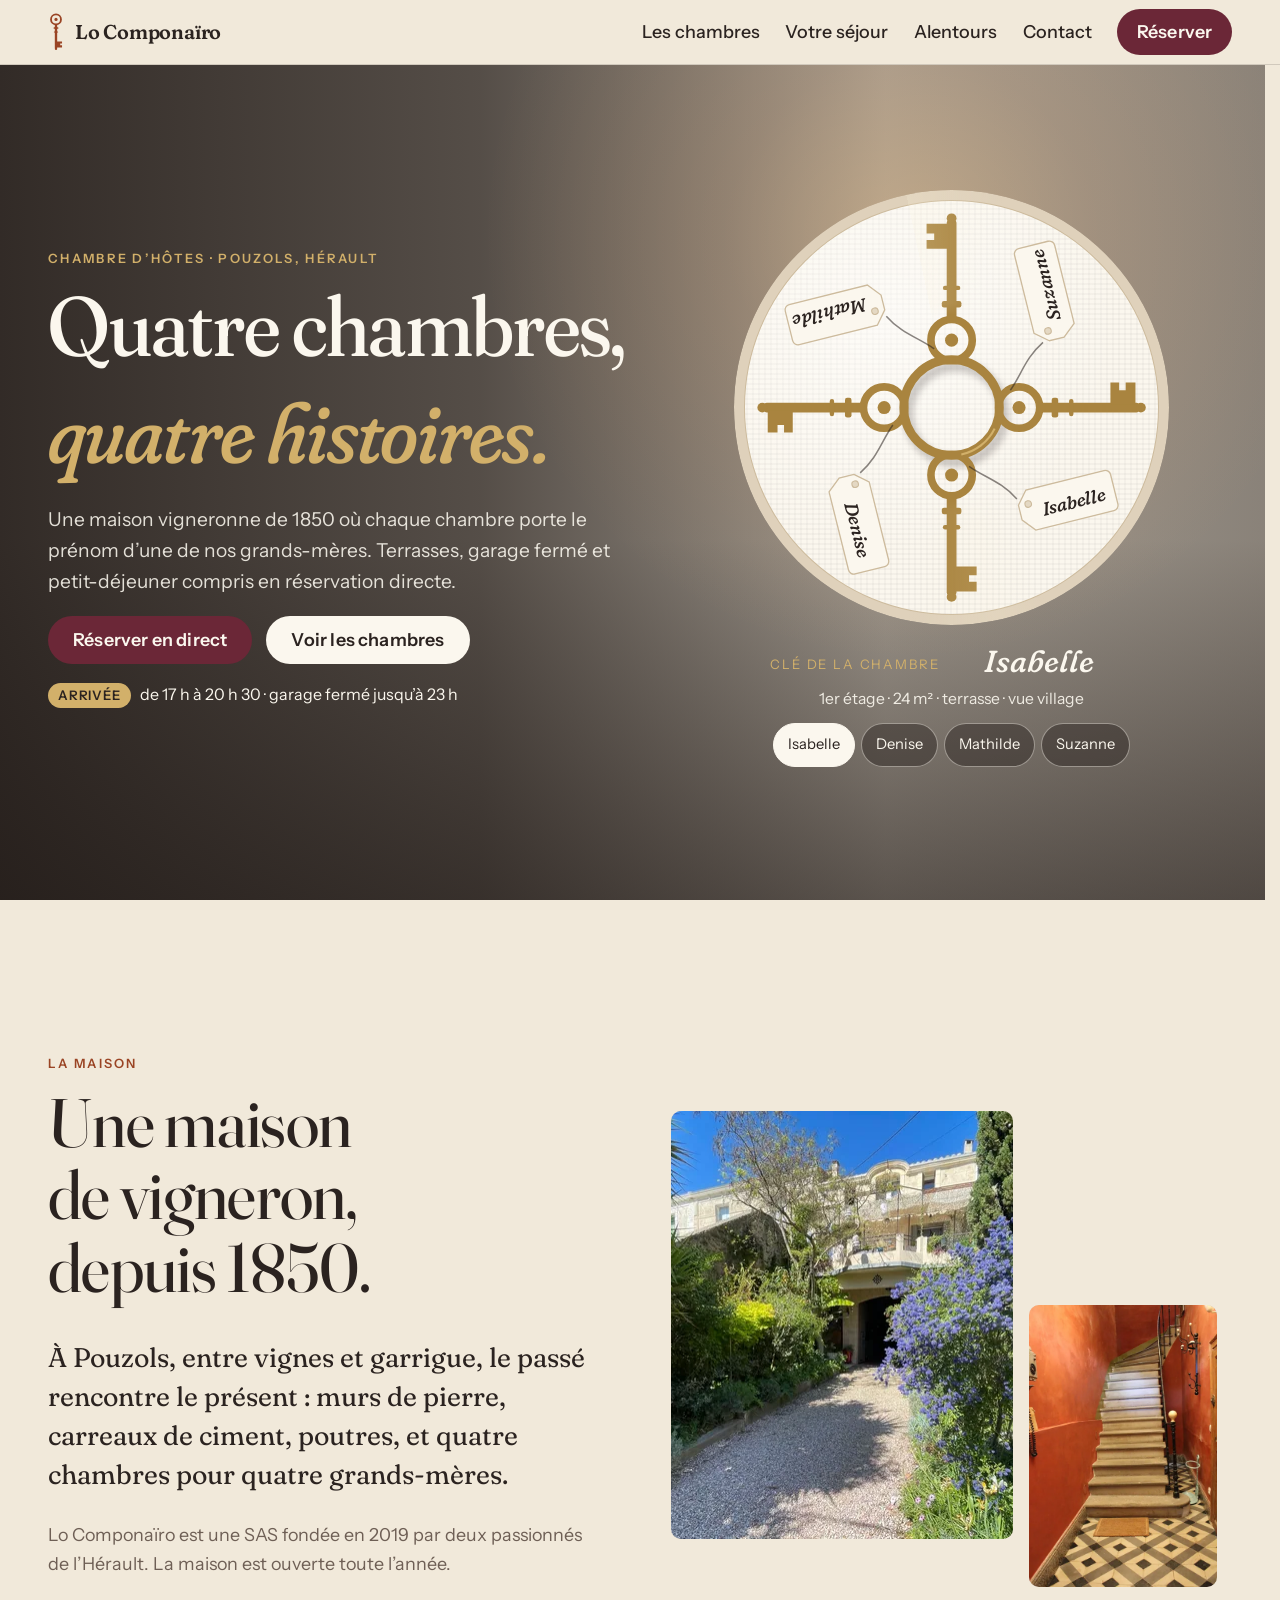
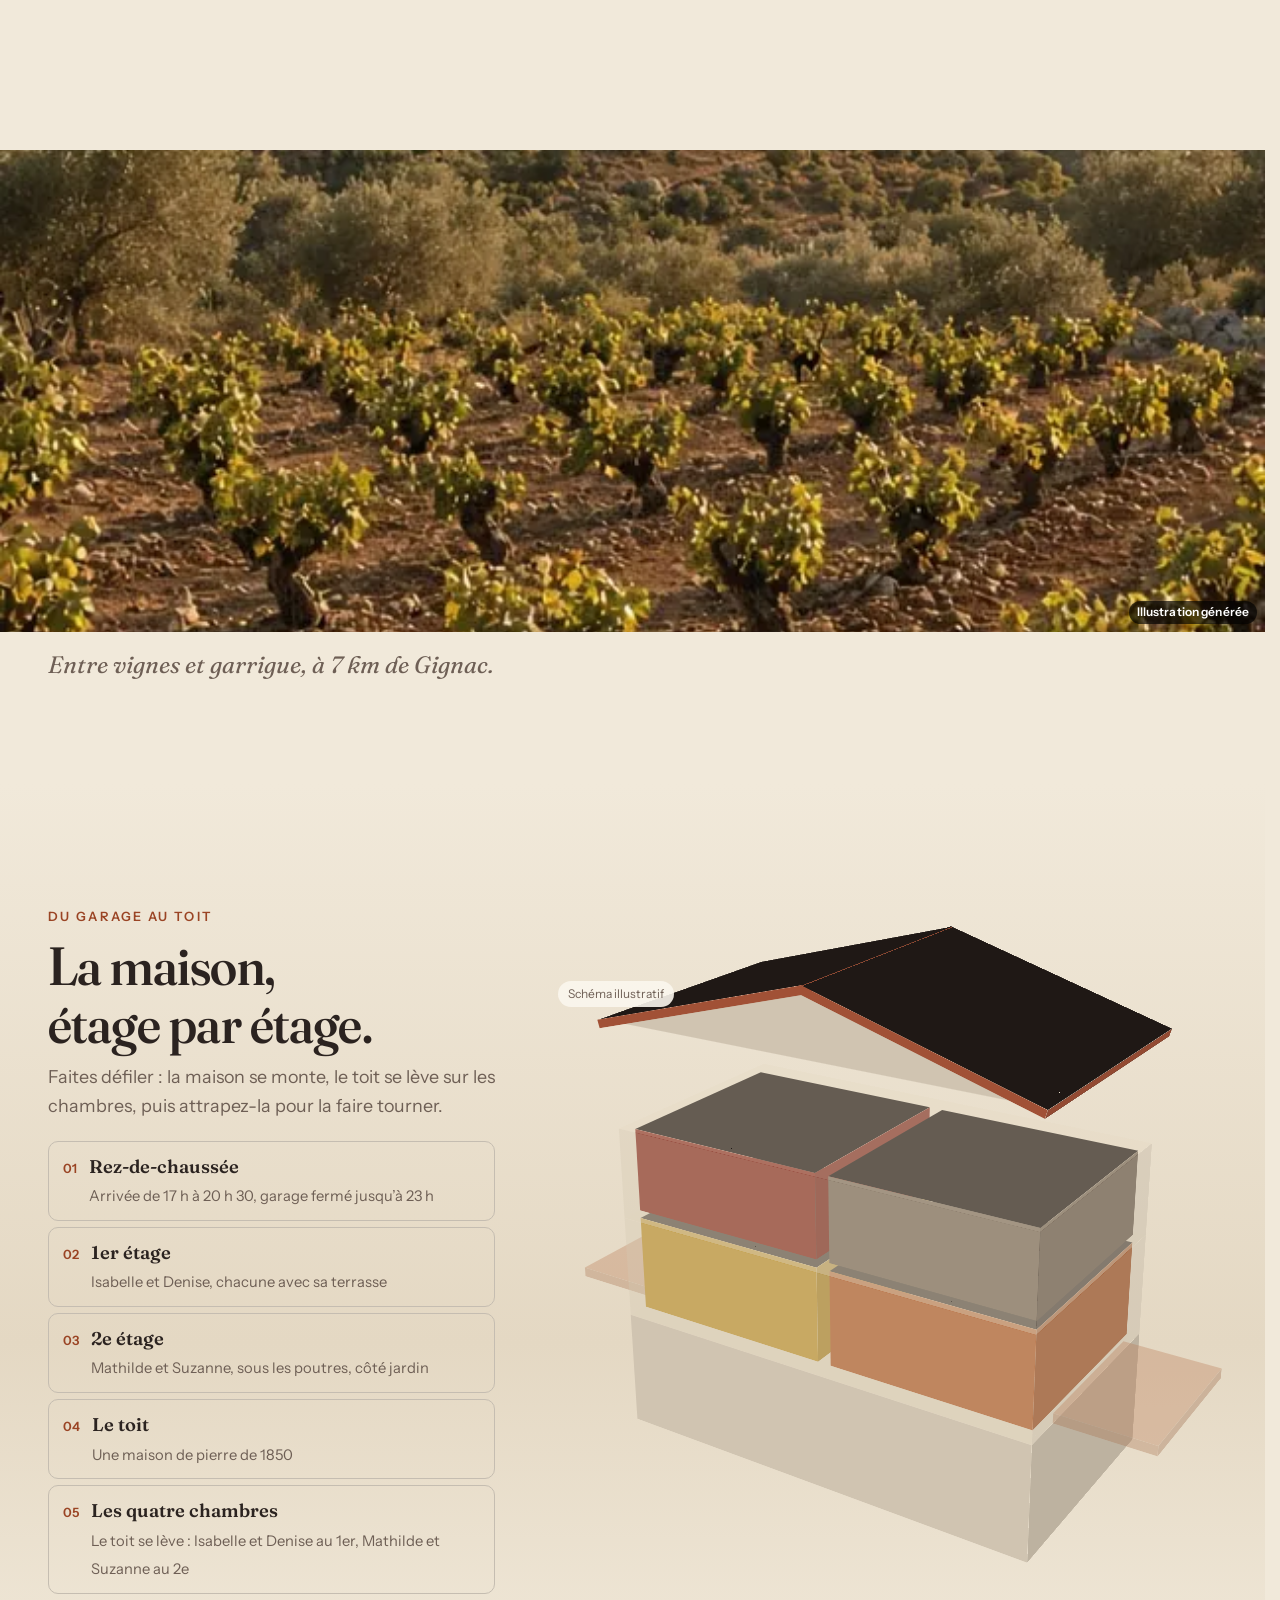
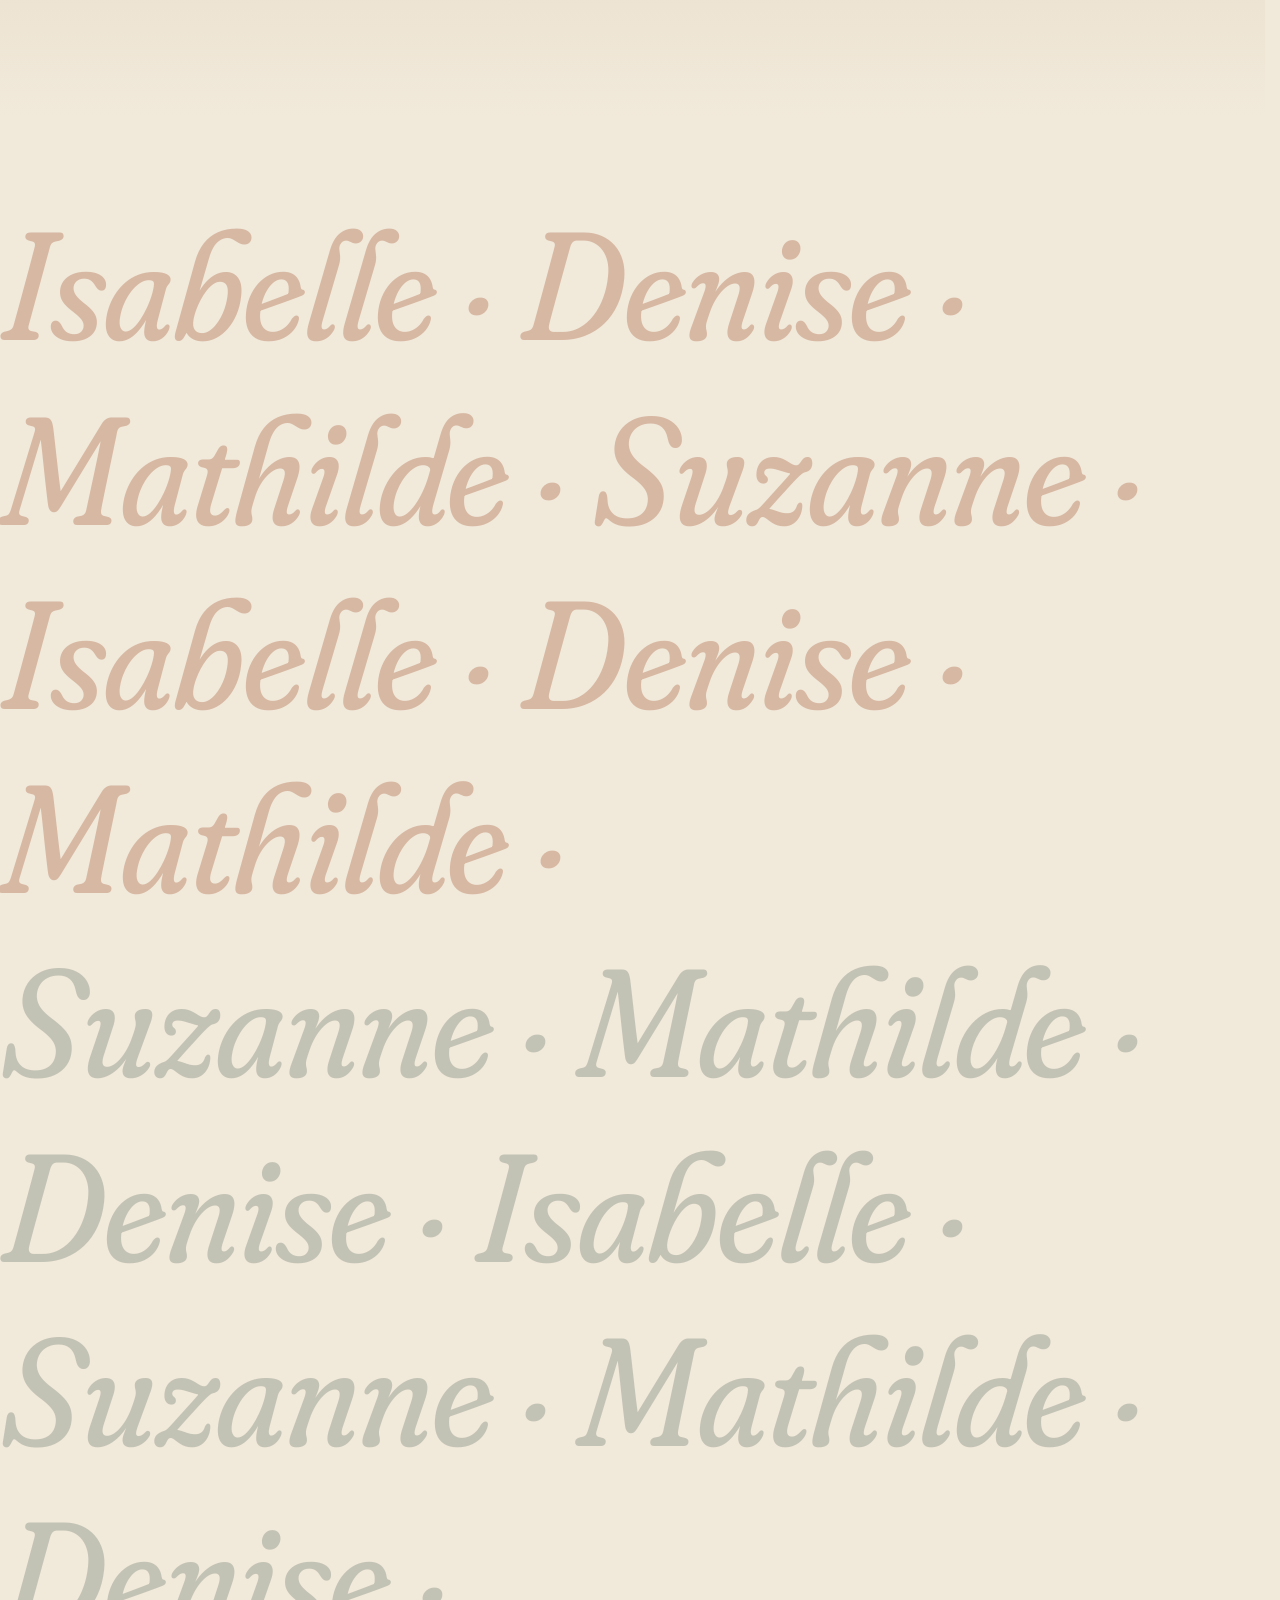
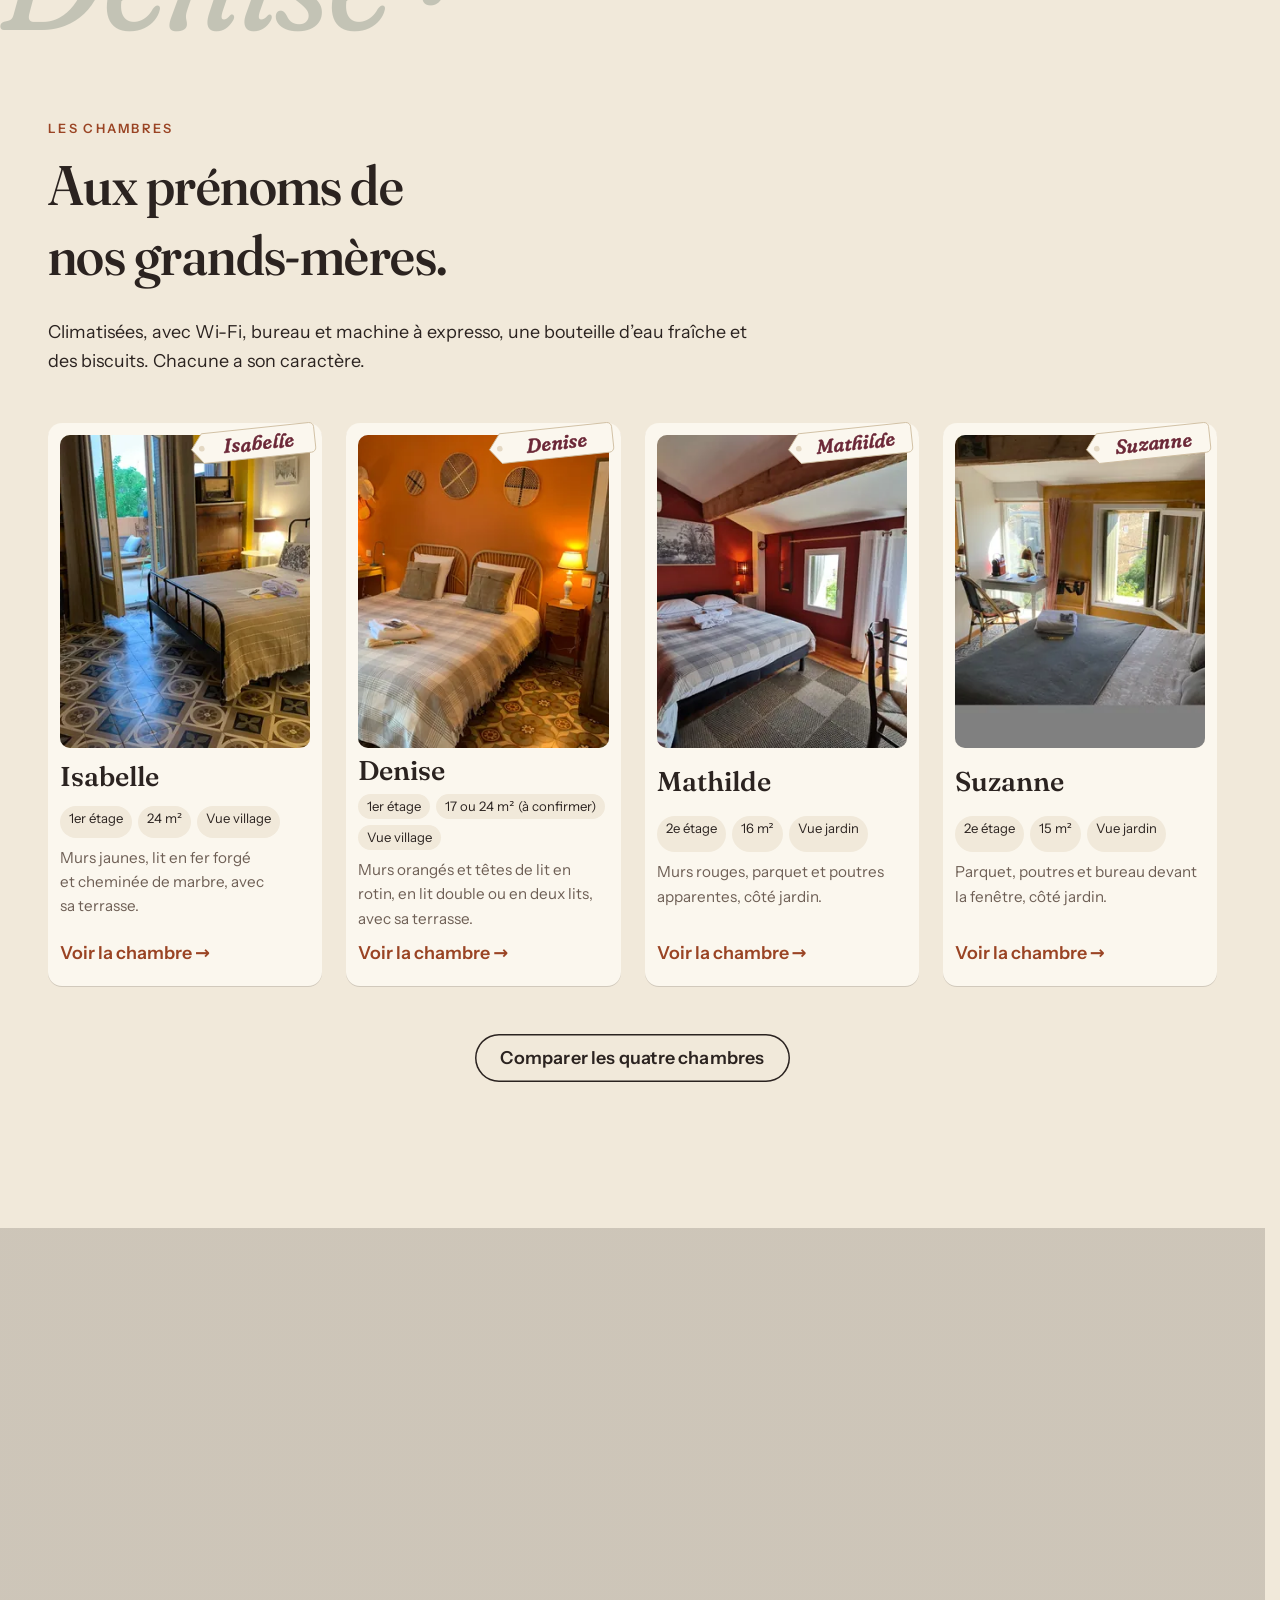
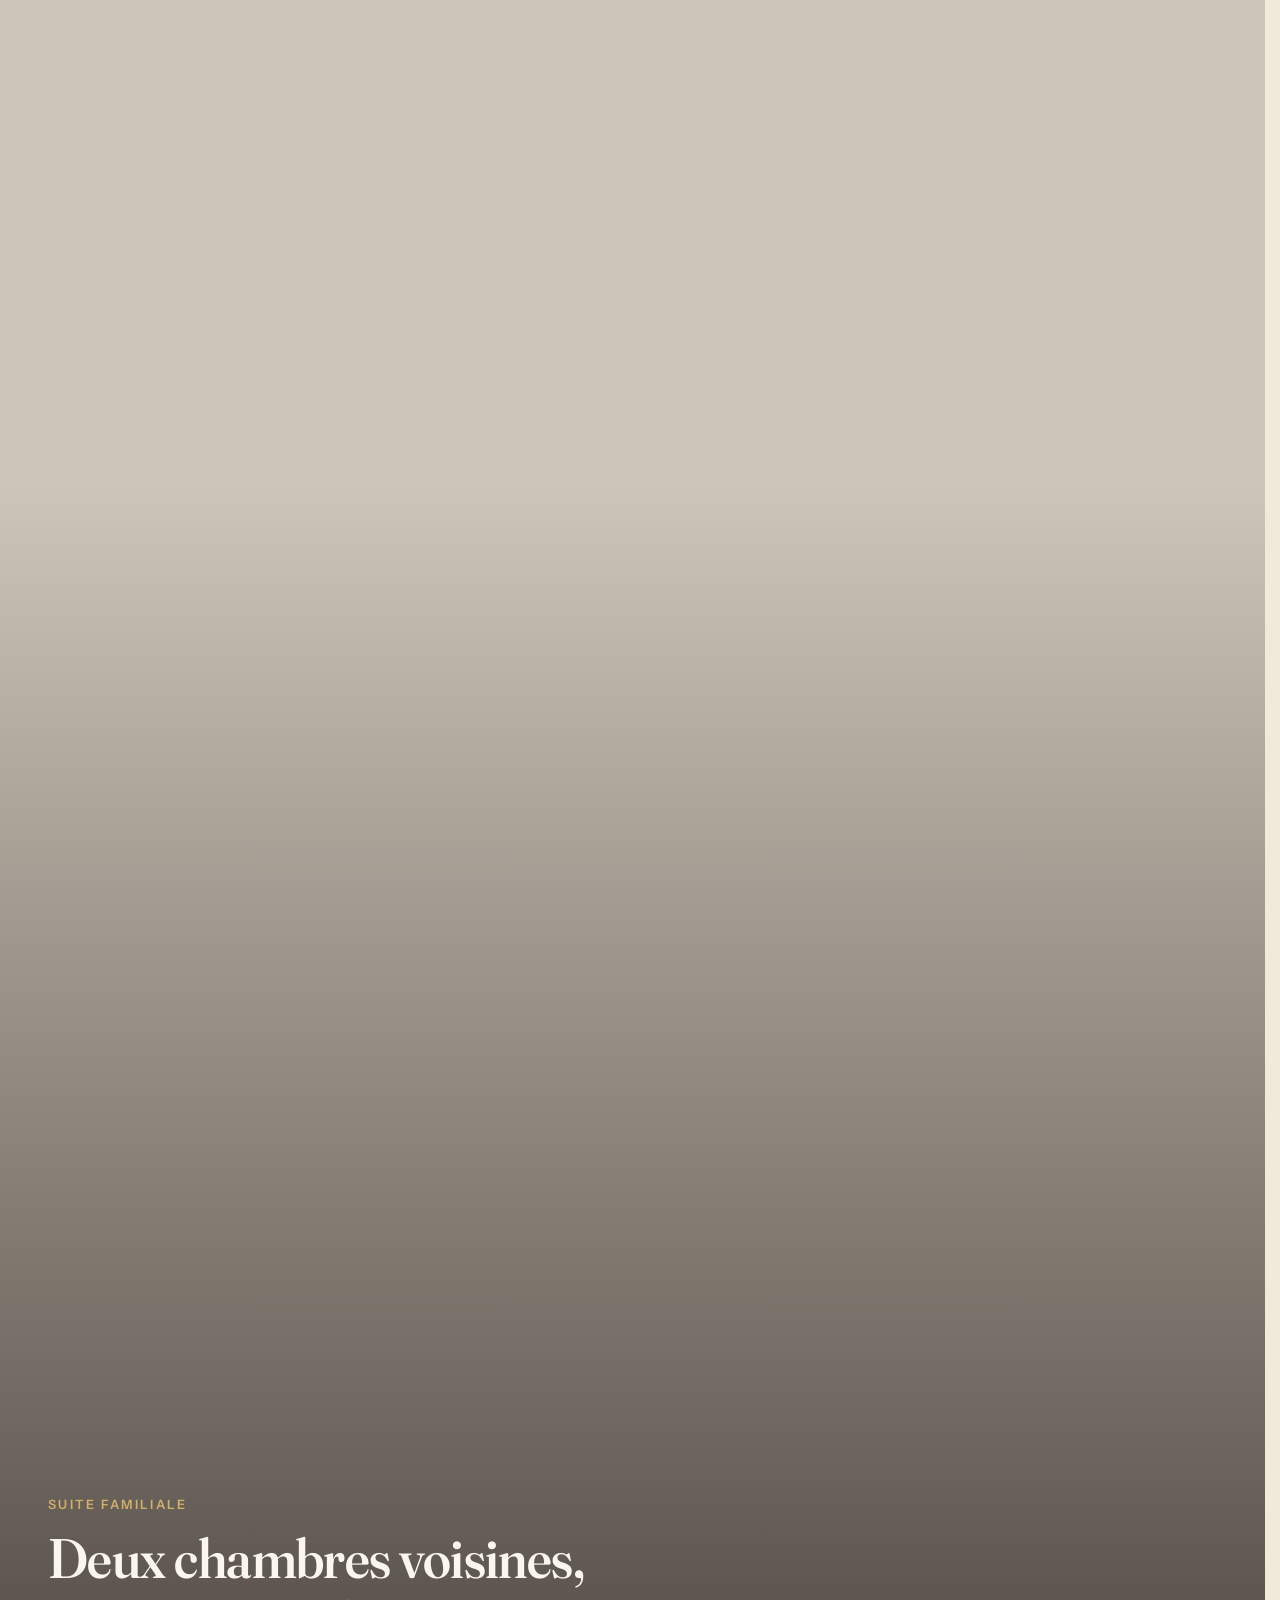
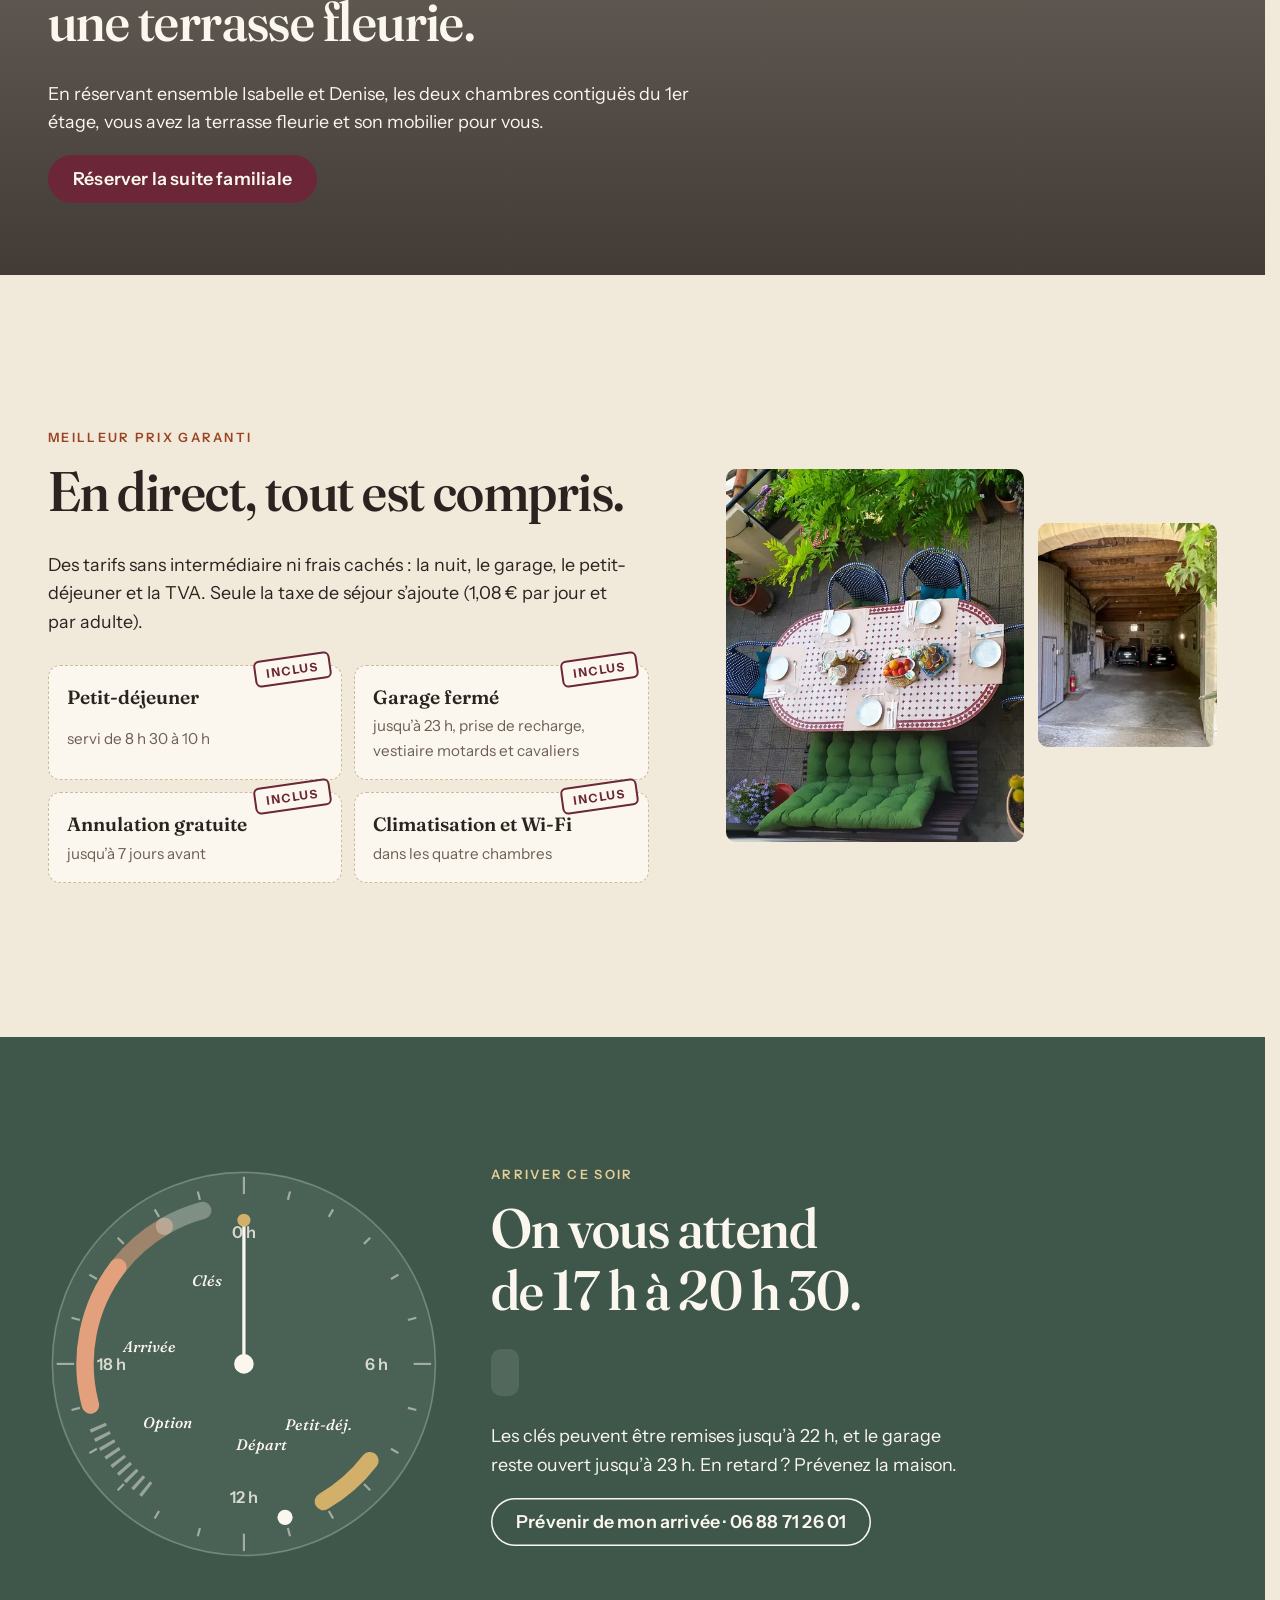
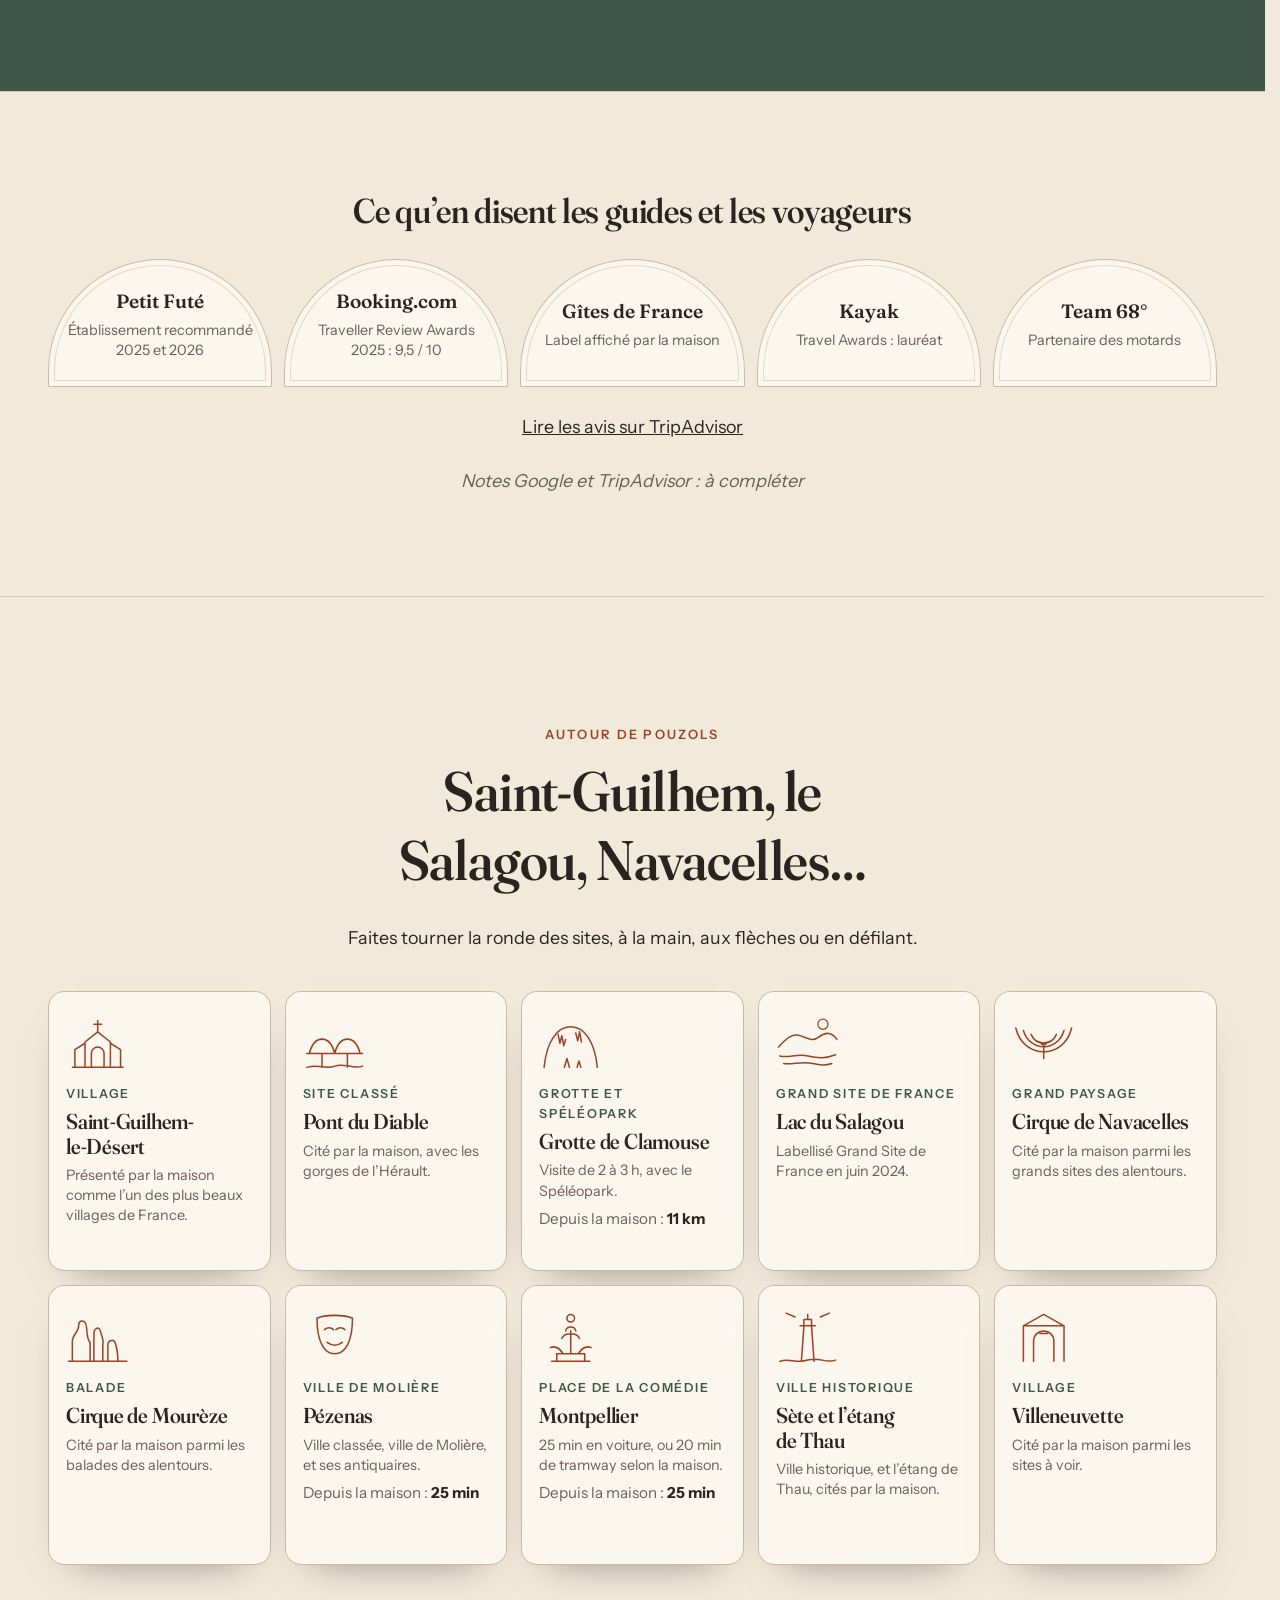
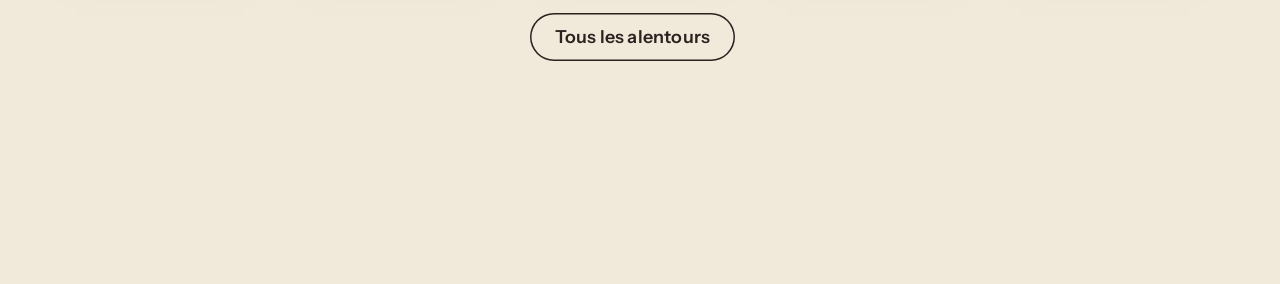
==== index.html @ fdd02ce3 "Maquette v1" ====
<!doctype html>
<html lang="fr" data-v="1">
<head>
<meta charset="utf-8">
<meta name="viewport" content="width=device-width, initial-scale=1, viewport-fit=cover">
<title>Lo Componaïro : chambre d’hôtes à Pouzols, maison vigneronne de 1850</title>
<meta name="description" content="Quatre chambres aux prénoms des grands-mères dans une maison vigneronne de 1850 à Pouzols (Hérault) : terrasses, garage fermé, petit-déjeuner compris en réservation directe.">
<meta name="robots" content="noindex, nofollow">
<link rel="canonical" href="https://locomponairo-maquette.vercel.app/">
<style>:root{--fond:#f1e9da;--texte:#2b2320;--voile-fond:#4a1c26;--ouverture-fond:#2b2320;--menu-fond:#2b2320}:root { --entete-h: 72px; --barres-h: 0px; } html { background: var(--fond); color: var(--texte); scrollbar-gutter: stable; } body { margin: 0; background: var(--fond); } html.js:not(.calme):not(.secours):not([data-arrivee="retour"]) [data-anime] { opacity: 0; } html.js:not(.calme):not(.secours):not([data-arrivee="retour"]) [data-anime].vu { opacity: 1; } [data-voile] { position: fixed; inset: 0; z-index: 900; background: var(--voile-fond); transform: translateY(100%); visibility: hidden; pointer-events: none; } html[data-arrivee="voile"]:not(.voile-leve):not(.calme):not(.secours) [data-voile] { transform: none; visibility: visible; } html.calme [data-voile], html.secours [data-voile] { visibility: hidden !important; } .ouverture-panneau { position: fixed; inset: 0; z-index: 850; display: none; place-content: center; justify-items: center; background: var(--ouverture-fond, var(--voile-fond)); color: var(--fond); text-align: center; } html.js[data-arrivee="intro"]:not(.calme):not(.secours):not(.intro-finie) .ouverture-panneau { display: grid; } html.defilement-bloque, html.defilement-bloque body, html.js[data-arrivee="intro"]:not(.calme):not(.secours):not(.intro-finie), html.js[data-arrivee="intro"]:not(.calme):not(.secours):not(.intro-finie) body, html[data-arrivee="voile"]:not(.voile-leve):not(.calme):not(.secours), html[data-arrivee="voile"]:not(.voile-leve):not(.calme):not(.secours) body { overflow: hidden; } html.js[data-arrivee="intro"]:not(.calme):not(.secours):not(.intro-finie) { background-color: var(--ouverture-fond, var(--voile-fond)); } html[data-arrivee="voile"]:not(.voile-leve):not(.calme):not(.secours) { background-color: var(--voile-fond); }</style>
<script>(function () {
var d = document.documentElement, ss = null, ls = null;
try { ss = window.sessionStorage; ls = window.localStorage; } catch (e) {}
d.classList.add('js');
var calme = false;
try { calme = !!ls && ls.getItem('socle:calme') === 'oui'; } catch (e) {}
if (!calme && window.matchMedia && matchMedia('(prefers-reduced-motion: reduce)').matches) calme = true;
if (calme) d.classList.add('calme');
var nav = performance.getEntriesByType ? performance.getEntriesByType('navigation')[0] : null;
var type = nav ? nav.type : 'navigate';
var depart = null;
try { depart = JSON.parse(ss.getItem('socle:depart') || 'null'); ss.removeItem('socle:depart'); } catch (e) {}
if (depart && !(Date.now() - depart.t < 15000)) depart = null;
var retourSection = false;
try { retourSection = !!ss.getItem('socle:calme-retour'); } catch (e) {}
var mode = type === 'back_forward' || retourSection ? 'retour' : type === 'reload' ? 'intro' : depart ? 'voile' : 'intro';
d.setAttribute('data-arrivee', mode);
if (mode === 'voile' && depart.couleur) d.style.setProperty('--voile-fond', depart.couleur);
if (type === 'reload' && 'scrollRestoration' in history) {
if (!retourSection) history.scrollRestoration = 'manual';
}
try {
var choisie = ls && ls.getItem('socle:langue');
var langue = (d.lang || '').slice(0, 2);
if (choisie && choisie !== langue && type === 'navigate' && !depart) {
var alt = document.querySelector('link[rel="alternate"][hreflang="' + choisie + '"]');
if (alt) location.replace(new URL(alt.href).pathname + location.search + location.hash);
}
} catch (e) {}
setTimeout(function () { if (!d.classList.contains('demarre')) d.classList.add('secours'); }, 2000);
})();</script>
<link rel="preload" href="/assets/polices/fraunces.woff2" as="font" type="font/woff2" crossorigin>
<link rel="preload" href="/assets/polices/instrument-sans.woff2" as="font" type="font/woff2" crossorigin>
<link rel="stylesheet" href="/assets/css/socle.css?v=1">
<link rel="stylesheet" href="/assets/css/site.css?v=1">
<link rel="modulepreload" href="/assets/js/site.js?v=1">
<link rel="modulepreload" href="/assets/js/socle/index.js?v=1">
<script src="/assets/vendor/gsap.min.js" defer></script>
<script src="/assets/vendor/ScrollTrigger.min.js" defer></script>
<script src="/assets/vendor/SplitText.min.js" defer></script>
<script type="module" src="/assets/js/site.js?v=1"></script>
<meta name="theme-color" content="#f1e9da">
<link rel="icon" href="/assets/images/favicon.svg" type="image/svg+xml">
<link rel="apple-touch-icon" href="/assets/images/apple-touch-icon.png">
<meta property="og:type" content="website">
<meta property="og:site_name" content="Lo Componaïro">
<meta property="og:locale" content="fr_FR">
<meta property="og:title" content="Lo Componaïro : chambre d’hôtes à Pouzols, maison vigneronne de 1850">
<meta property="og:description" content="Quatre chambres aux prénoms des grands-mères dans une maison vigneronne de 1850 à Pouzols (Hérault) : terrasses, garage fermé, petit-déjeuner compris en réservation directe.">
<meta property="og:url" content="https://locomponairo-maquette.vercel.app/">
<meta property="og:image" content="https://locomponairo-maquette.vercel.app/assets/partage/accueil-fr.jpg">
<meta property="og:image:width" content="1200">
<meta property="og:image:height" content="630">
<meta property="og:image:alt" content="Façade de la maison vigneronne Lo Componaïro à Pouzols">
<meta name="twitter:card" content="summary_large_image">
<script type="application/ld+json">{"@context":"https://schema.org","@type":"BedAndBreakfast","name":"Lo Componaïro","url":"https://locomponairo-maquette.vercel.app/","telephone":"+33688712601","email":"locomponairo34@gmail.com","address":{"@type":"PostalAddress","streetAddress":"15 rue des Jardins","postalCode":"34230","addressLocality":"Pouzols","addressRegion":"Hérault","addressCountry":"FR"},"checkinTime":"17:00","checkoutTime":"11:00","numberOfRooms":4,"petsAllowed":false,"amenityFeature":[{"@type":"LocationFeatureSpecification","name":"Petit-déjeuner inclus","value":true},{"@type":"LocationFeatureSpecification","name":"Garage fermé","value":true},{"@type":"LocationFeatureSpecification","name":"Wi-Fi","value":true},{"@type":"LocationFeatureSpecification","name":"Climatisation","value":true}],"description":"Chambre d'hôtes dans une maison vigneronne de 1850 à Pouzols (Hérault) : quatre chambres, terrasses, garage fermé, petit-déjeuner inclus."}</script>
</head>
<body id="haut">
<div data-voile data-forme="serrure" aria-hidden="true"><div class="voile-contenu"><svg class="voile-icone" viewBox="-30 30 60 160" aria-hidden="true" focusable="false"><g class="cle">
  <circle class="cle-anneau" cx="0" cy="62" r="19" fill="none" stroke-width="7"/>
  <circle class="cle-metal" cx="0" cy="62" r="6"/>
  <rect class="cle-metal" x="-4.5" y="80" width="9" height="92" rx="2"/>
  <rect class="cle-metal" x="-9" y="92" width="18" height="6" rx="2"/>
  <rect class="cle-metal" x="-8" y="108" width="16" height="4" rx="2"/>
  <path class="cle-metal" d="M3 146 h20 v8 h-7 v6 h7 v9 h-20 z"/>
  <circle class="cle-metal" cx="0" cy="174" r="4.5"/>
</g></svg><span data-voile-libelle>Accueil</span></div></div>
<div class="ouverture-panneau" data-ouverture aria-hidden="true">
  <svg class="ouverture-serrure" viewBox="-60 -60 120 160" aria-hidden="true"><path d="M-24.8 26 A 50 50 0 1 1 24.8 26 L 34 92 L -34 92 Z"/></svg>
  <div class="ouverture-objet" data-ouverture-objet><svg class="trousseau-svg trousseau-intro" viewBox="0 0 400 400" aria-hidden="true" focusable="false" data-audit-ignorer>
  <circle class="trousseau-ombre" cx="204" cy="206" r="44"/>
  <g class="trousseau-cle" style="--i:0" transform="translate(200 200) rotate(0)">
    <g class="cle" data-cle="isabelle">
  <circle class="cle-anneau" cx="0" cy="62" r="19" fill="none" stroke-width="7"/>
  <circle class="cle-metal" cx="0" cy="62" r="6"/>
  <rect class="cle-metal" x="-4.5" y="80" width="9" height="92" rx="2"/>
  <rect class="cle-metal" x="-9" y="92" width="18" height="6" rx="2"/>
  <rect class="cle-metal" x="-8" y="108" width="16" height="4" rx="2"/>
  <path class="cle-metal" d="M3 146 h20 v8 h-7 v6 h7 v9 h-20 z"/>
  <circle class="cle-metal" cx="0" cy="174" r="4.5"/>
</g><g class="etiquette" transform="translate(16 54)">
  <path class="etiquette-fil" d="M0 0 C 14 10, 30 14, 44 30" fill="none"/>
  <g transform="translate(44 30) rotate(-14)">
    <path class="etiquette-papier" d="M0 6 L10 -6 H84 a5 5 0 0 1 5 5 V27 a5 5 0 0 1 -5 5 H10 L0 20 Z"/>
    <circle class="etiquette-trou" cx="9" cy="7" r="3"/>
    <text class="etiquette-texte" x="50" y="21" text-anchor="middle">Isabelle</text>
  </g>
</g></g><g class="trousseau-cle" style="--i:1" transform="translate(200 200) rotate(90)">
    <g class="cle" data-cle="denise">
  <circle class="cle-anneau" cx="0" cy="62" r="19" fill="none" stroke-width="7"/>
  <circle class="cle-metal" cx="0" cy="62" r="6"/>
  <rect class="cle-metal" x="-4.5" y="80" width="9" height="92" rx="2"/>
  <rect class="cle-metal" x="-9" y="92" width="18" height="6" rx="2"/>
  <rect class="cle-metal" x="-8" y="108" width="16" height="4" rx="2"/>
  <path class="cle-metal" d="M3 146 h20 v8 h-7 v6 h7 v9 h-20 z"/>
  <circle class="cle-metal" cx="0" cy="174" r="4.5"/>
</g><g class="etiquette" transform="translate(16 54)">
  <path class="etiquette-fil" d="M0 0 C 14 10, 30 14, 44 30" fill="none"/>
  <g transform="translate(44 30) rotate(-14)">
    <path class="etiquette-papier" d="M0 6 L10 -6 H84 a5 5 0 0 1 5 5 V27 a5 5 0 0 1 -5 5 H10 L0 20 Z"/>
    <circle class="etiquette-trou" cx="9" cy="7" r="3"/>
    <text class="etiquette-texte" x="50" y="21" text-anchor="middle">Denise</text>
  </g>
</g></g><g class="trousseau-cle" style="--i:2" transform="translate(200 200) rotate(180)">
    <g class="cle" data-cle="mathilde">
  <circle class="cle-anneau" cx="0" cy="62" r="19" fill="none" stroke-width="7"/>
  <circle class="cle-metal" cx="0" cy="62" r="6"/>
  <rect class="cle-metal" x="-4.5" y="80" width="9" height="92" rx="2"/>
  <rect class="cle-metal" x="-9" y="92" width="18" height="6" rx="2"/>
  <rect class="cle-metal" x="-8" y="108" width="16" height="4" rx="2"/>
  <path class="cle-metal" d="M3 146 h20 v8 h-7 v6 h7 v9 h-20 z"/>
  <circle class="cle-metal" cx="0" cy="174" r="4.5"/>
</g><g class="etiquette" transform="translate(16 54)">
  <path class="etiquette-fil" d="M0 0 C 14 10, 30 14, 44 30" fill="none"/>
  <g transform="translate(44 30) rotate(-14)">
    <path class="etiquette-papier" d="M0 6 L10 -6 H84 a5 5 0 0 1 5 5 V27 a5 5 0 0 1 -5 5 H10 L0 20 Z"/>
    <circle class="etiquette-trou" cx="9" cy="7" r="3"/>
    <text class="etiquette-texte" x="50" y="21" text-anchor="middle">Mathilde</text>
  </g>
</g></g><g class="trousseau-cle" style="--i:3" transform="translate(200 200) rotate(270)">
    <g class="cle" data-cle="suzanne">
  <circle class="cle-anneau" cx="0" cy="62" r="19" fill="none" stroke-width="7"/>
  <circle class="cle-metal" cx="0" cy="62" r="6"/>
  <rect class="cle-metal" x="-4.5" y="80" width="9" height="92" rx="2"/>
  <rect class="cle-metal" x="-9" y="92" width="18" height="6" rx="2"/>
  <rect class="cle-metal" x="-8" y="108" width="16" height="4" rx="2"/>
  <path class="cle-metal" d="M3 146 h20 v8 h-7 v6 h7 v9 h-20 z"/>
  <circle class="cle-metal" cx="0" cy="174" r="4.5"/>
</g><g class="etiquette" transform="translate(16 54)">
  <path class="etiquette-fil" d="M0 0 C 14 10, 30 14, 44 30" fill="none"/>
  <g transform="translate(44 30) rotate(-14)">
    <path class="etiquette-papier" d="M0 6 L10 -6 H84 a5 5 0 0 1 5 5 V27 a5 5 0 0 1 -5 5 H10 L0 20 Z"/>
    <circle class="etiquette-trou" cx="9" cy="7" r="3"/>
    <text class="etiquette-texte" x="50" y="21" text-anchor="middle">Suzanne</text>
  </g>
</g></g>
  <circle class="trousseau-anneau" cx="200" cy="200" r="44" fill="none" stroke-width="8"/>
  <circle class="trousseau-reflet" cx="200" cy="200" r="44" fill="none" stroke-width="2"/>
</svg></div>
  <p class="ouverture-nom">Lo Componaïro</p>
  <span class="ouverture-trait"></span>
  <p class="ouverture-ligne">Maison vigneronne · 1850</p>
</div>
<a class="evitement" href="#contenu">Aller au contenu</a>
<header data-entete>
  <div class="entete-rangee">
    <a class="entete-logo" href="/" data-libelle="Accueil" aria-current="page">
      <svg class="entete-icone" viewBox="-30 30 60 160" aria-hidden="true" focusable="false"><g class="cle">
  <circle class="cle-anneau" cx="0" cy="62" r="19" fill="none" stroke-width="7"/>
  <circle class="cle-metal" cx="0" cy="62" r="6"/>
  <rect class="cle-metal" x="-4.5" y="80" width="9" height="92" rx="2"/>
  <rect class="cle-metal" x="-9" y="92" width="18" height="6" rx="2"/>
  <rect class="cle-metal" x="-8" y="108" width="16" height="4" rx="2"/>
  <path class="cle-metal" d="M3 146 h20 v8 h-7 v6 h7 v9 h-20 z"/>
  <circle class="cle-metal" cx="0" cy="174" r="4.5"/>
</g></svg><span>Lo Componaïro</span>
    </a>
    <nav data-nav aria-label="Navigation principale">
      <ul><li><a href="/chambres" data-libelle="Les chambres">Les chambres</a></li><li><a href="/votre-sejour" data-libelle="Votre séjour">Votre séjour</a></li><li><a href="/alentours" data-libelle="Alentours">Alentours</a></li><li><a href="/contact" data-libelle="Contact">Contact</a></li></ul>
    </nav>
    <div class="entete-actions">
      <a class="bouton bouton--action entete-action" href="/reserver" data-libelle="Réserver">Réserver</a>
      <button type="button" data-menu-bouton aria-controls="menu" aria-expanded="false" data-libelle-ouvrir="Menu" data-libelle-fermer="Fermer"><span data-libelle-bouton>Menu</span></button>
      <a class="menu-sansjs" href="#menu" data-menu-lien>Menu</a>
    </div>
  </div>
</header>
<script>/* Avant le premier affichage : rangées de la navigation (même règle que ajusterNav dans assets/js/socle/entete.js)
   et hauteur réelle de l'en-tête, pour que rien ne saute quand le JavaScript du site prend la main. */
(function () {
  var h = document.documentElement, u = document.querySelector('[data-nav] ul'), e = document.querySelector('[data-entete]');
  if (u) {
    var deborde = function () { return u.scrollWidth > u.clientWidth + 1; }, c = deborde();
    if (c && window.matchMedia('(min-width: 900px)').matches) {
      h.classList.add('nav-deux-rangees'); c = deborde();
      if (c) { h.classList.add('nav-deux-lignes'); var a = u.querySelector('a'); c = !a || u.getBoundingClientRect().height > a.getBoundingClientRect().height * 2.5; }
      if (c) h.classList.remove('nav-deux-rangees', 'nav-deux-lignes');
    }
    if (c) h.classList.add('nav-compacte');
  }
  if (e) h.style.setProperty('--entete-h', Math.round(e.getBoundingClientRect().height) + 'px');
})();</script>
<span id="menu-ferme" aria-hidden="true"></span>
<div id="menu" data-menu role="dialog" aria-modal="true" aria-label="Menu">
  <p class="menu-sansjs-fermer"><a href="#menu-ferme">Fermer</a></p>
  <ul><li style="--i:0"><a href="/" class="menu-lien" data-libelle="Accueil" aria-current="page">Accueil</a></li><li style="--i:1"><a href="/chambres" class="menu-lien" data-libelle="Les chambres">Les chambres</a></li><li style="--i:2"><a href="/votre-sejour" class="menu-lien" data-libelle="Votre séjour">Votre séjour</a></li><li style="--i:3"><a href="/alentours" class="menu-lien" data-libelle="Alentours">Alentours</a></li><li style="--i:4"><a href="/contact" class="menu-lien" data-libelle="Contact">Contact</a></li><li style="--i:5"><a href="/reserver" class="menu-lien" data-libelle="Réserver">Réserver</a></li></ul>
  <p><a class="bouton" href="tel:+33688712601">Appeler 06 88 71 26 01</a></p>
  <p><button type="button" class="lien" data-calme-bascule data-libelle-reduire="Réduire les animations" data-libelle-retablir="Rétablir les animations" data-libelle-systeme="Animations réduites par le réglage de votre appareil"><span data-libelle-bouton>Réduire les animations</span></button></p>
</div>
<main id="contenu" tabindex="-1" data-grille="fil" data-sarment>
<section class="hero" id="debut">
  <div class="hero-soleil" data-soleil-pointeur data-effet="soleil" data-souris aria-hidden="true" data-audit-ignorer></div>
  <figure class="media hero-photo" data-fx="parallaxe" data-fx-force="8" style="--cadrage:49% 50%;--cadrage-mobile:46% 50%">
  <picture><source media="(max-width: 760px) and (orientation: portrait)" srcset="/assets/images/maison-facade-mobile-640.webp 640w, /assets/images/maison-facade-mobile-1080.webp 1080w" sizes="100vw">
    <img src="/assets/images/maison-facade-1280.webp" srcset="/assets/images/maison-facade-640.webp 640w, /assets/images/maison-facade-1280.webp 1280w, /assets/images/maison-facade-1920.webp 1920w" sizes="100vw" alt="Façade de la maison vigneronne Lo Componaïro à Pouzols" width="1280" height="720" fetchpriority="high" loading="eager" decoding="async">
  </picture>
</figure>
  <div class="hero-grille conteneur">
    <div class="hero-texte">
      <p class="surtitre hero-sur masque-ecran-tres-bas" data-anime="gsap">Chambre d’hôtes · Pouzols, Hérault</p>
      <h1 class="hero-titre"><span class="ligne-masque"><span class="hero-ligne" data-anime="gsap">Quatre chambres,</span></span><span class="ligne-masque"><span class="hero-ligne hero-ligne--b" data-anime="gsap">quatre histoires.</span></span></h1>
      <p class="hero-intro masque-ecran-bas" data-anime="gsap">Une maison vigneronne de 1850 où chaque chambre porte le prénom d’une de nos grands-mères. Terrasses, garage fermé et petit-déjeuner compris en réservation directe.</p>
      <div class="hero-actions" data-anime="gsap">
        <a href="/reserver" class="bouton bouton--action" data-libelle="Réserver" data-action-principale data-survol="magnetique">Réserver en direct</a>
        <a href="/chambres" class="bouton bouton--clair" data-libelle="Les chambres">Voir les chambres</a>
      </div>
      <p class="hero-info" data-info-cle data-anime="gsap"><span>Arrivée</span> de 17 h à 20 h 30 · garage fermé jusqu’à 23 h</p>
    </div>
    <div class="hero-trousseau">
      <div class="oat trousseau" data-trousseau data-grille="manipuler" data-effet="trousseau" data-souris data-iris-centre="disque" role="img" aria-label="Trousseau des quatre chambres : faites-le tourner pour voir chaque chambre">
        <div class="oat__objet"><div class="trousseau-plaque"><svg class="trousseau-svg" viewBox="0 0 400 400" aria-hidden="true" focusable="false" data-audit-ignorer>
  <circle class="trousseau-ombre" cx="204" cy="206" r="44"/>
  <g class="trousseau-cle" style="--i:0" transform="translate(200 200) rotate(0)">
    <g class="cle" data-cle="isabelle">
  <circle class="cle-anneau" cx="0" cy="62" r="19" fill="none" stroke-width="7"/>
  <circle class="cle-metal" cx="0" cy="62" r="6"/>
  <rect class="cle-metal" x="-4.5" y="80" width="9" height="92" rx="2"/>
  <rect class="cle-metal" x="-9" y="92" width="18" height="6" rx="2"/>
  <rect class="cle-metal" x="-8" y="108" width="16" height="4" rx="2"/>
  <path class="cle-metal" d="M3 146 h20 v8 h-7 v6 h7 v9 h-20 z"/>
  <circle class="cle-metal" cx="0" cy="174" r="4.5"/>
</g><g class="etiquette" transform="translate(16 54)">
  <path class="etiquette-fil" d="M0 0 C 14 10, 30 14, 44 30" fill="none"/>
  <g transform="translate(44 30) rotate(-14)">
    <path class="etiquette-papier" d="M0 6 L10 -6 H84 a5 5 0 0 1 5 5 V27 a5 5 0 0 1 -5 5 H10 L0 20 Z"/>
    <circle class="etiquette-trou" cx="9" cy="7" r="3"/>
    <text class="etiquette-texte" x="50" y="21" text-anchor="middle">Isabelle</text>
  </g>
</g></g><g class="trousseau-cle" style="--i:1" transform="translate(200 200) rotate(90)">
    <g class="cle" data-cle="denise">
  <circle class="cle-anneau" cx="0" cy="62" r="19" fill="none" stroke-width="7"/>
  <circle class="cle-metal" cx="0" cy="62" r="6"/>
  <rect class="cle-metal" x="-4.5" y="80" width="9" height="92" rx="2"/>
  <rect class="cle-metal" x="-9" y="92" width="18" height="6" rx="2"/>
  <rect class="cle-metal" x="-8" y="108" width="16" height="4" rx="2"/>
  <path class="cle-metal" d="M3 146 h20 v8 h-7 v6 h7 v9 h-20 z"/>
  <circle class="cle-metal" cx="0" cy="174" r="4.5"/>
</g><g class="etiquette" transform="translate(16 54)">
  <path class="etiquette-fil" d="M0 0 C 14 10, 30 14, 44 30" fill="none"/>
  <g transform="translate(44 30) rotate(-14)">
    <path class="etiquette-papier" d="M0 6 L10 -6 H84 a5 5 0 0 1 5 5 V27 a5 5 0 0 1 -5 5 H10 L0 20 Z"/>
    <circle class="etiquette-trou" cx="9" cy="7" r="3"/>
    <text class="etiquette-texte" x="50" y="21" text-anchor="middle">Denise</text>
  </g>
</g></g><g class="trousseau-cle" style="--i:2" transform="translate(200 200) rotate(180)">
    <g class="cle" data-cle="mathilde">
  <circle class="cle-anneau" cx="0" cy="62" r="19" fill="none" stroke-width="7"/>
  <circle class="cle-metal" cx="0" cy="62" r="6"/>
  <rect class="cle-metal" x="-4.5" y="80" width="9" height="92" rx="2"/>
  <rect class="cle-metal" x="-9" y="92" width="18" height="6" rx="2"/>
  <rect class="cle-metal" x="-8" y="108" width="16" height="4" rx="2"/>
  <path class="cle-metal" d="M3 146 h20 v8 h-7 v6 h7 v9 h-20 z"/>
  <circle class="cle-metal" cx="0" cy="174" r="4.5"/>
</g><g class="etiquette" transform="translate(16 54)">
  <path class="etiquette-fil" d="M0 0 C 14 10, 30 14, 44 30" fill="none"/>
  <g transform="translate(44 30) rotate(-14)">
    <path class="etiquette-papier" d="M0 6 L10 -6 H84 a5 5 0 0 1 5 5 V27 a5 5 0 0 1 -5 5 H10 L0 20 Z"/>
    <circle class="etiquette-trou" cx="9" cy="7" r="3"/>
    <text class="etiquette-texte" x="50" y="21" text-anchor="middle">Mathilde</text>
  </g>
</g></g><g class="trousseau-cle" style="--i:3" transform="translate(200 200) rotate(270)">
    <g class="cle" data-cle="suzanne">
  <circle class="cle-anneau" cx="0" cy="62" r="19" fill="none" stroke-width="7"/>
  <circle class="cle-metal" cx="0" cy="62" r="6"/>
  <rect class="cle-metal" x="-4.5" y="80" width="9" height="92" rx="2"/>
  <rect class="cle-metal" x="-9" y="92" width="18" height="6" rx="2"/>
  <rect class="cle-metal" x="-8" y="108" width="16" height="4" rx="2"/>
  <path class="cle-metal" d="M3 146 h20 v8 h-7 v6 h7 v9 h-20 z"/>
  <circle class="cle-metal" cx="0" cy="174" r="4.5"/>
</g><g class="etiquette" transform="translate(16 54)">
  <path class="etiquette-fil" d="M0 0 C 14 10, 30 14, 44 30" fill="none"/>
  <g transform="translate(44 30) rotate(-14)">
    <path class="etiquette-papier" d="M0 6 L10 -6 H84 a5 5 0 0 1 5 5 V27 a5 5 0 0 1 -5 5 H10 L0 20 Z"/>
    <circle class="etiquette-trou" cx="9" cy="7" r="3"/>
    <text class="etiquette-texte" x="50" y="21" text-anchor="middle">Suzanne</text>
  </g>
</g></g>
  <circle class="trousseau-anneau" cx="200" cy="200" r="44" fill="none" stroke-width="8"/>
  <circle class="trousseau-reflet" cx="200" cy="200" r="44" fill="none" stroke-width="2"/>
</svg></div></div>
        <span class="oat__reflet" aria-hidden="true"></span>
        <p class="oat__indice" aria-hidden="true"><svg viewBox="0 0 24 24"><path d="M4 12a8 8 0 0 1 14-5.3M20 12a8 8 0 0 1-14 5.3M18 3v4h-4M6 21v-4h4"/></svg>Faites tourner</p>
      </div>
      <div class="trousseau-legende" aria-live="polite">
        <p class="trousseau-nom"><span>Clé de la chambre</span> <strong data-trousseau-nom>Isabelle</strong></p>
        <p class="trousseau-detail" data-trousseau-detail>1er étage · 24 m² · terrasse · vue village</p>
      </div>
      <div class="trousseau-choix" role="group" aria-label="Trousseau des quatre chambres : faites-le tourner pour voir chaque chambre">
        <button type="button" data-trousseau-choix="0" data-nom="Isabelle" data-detail="1er étage · 24 m² · terrasse · vue village" aria-pressed="true">Isabelle</button><button type="button" data-trousseau-choix="1" data-nom="Denise" data-detail="1er étage · 17 ou 24 m² (à confirmer) · terrasse · vue village" aria-pressed="false">Denise</button><button type="button" data-trousseau-choix="2" data-nom="Mathilde" data-detail="2e étage · 16 m² · vue jardin" aria-pressed="false">Mathilde</button><button type="button" data-trousseau-choix="3" data-nom="Suzanne" data-detail="2e étage · 15 m² · vue jardin" aria-pressed="false">Suzanne</button>
      </div>
    </div>
  </div>
</section>
<section class="maison" id="maison" data-fil="gauche">
  <div class="conteneur maison-grille">
    <div class="maison-texte">
      <p class="surtitre" data-anime>La maison</p>
      <h2 class="titre-axes" data-grille="typo" data-effet="axes" data-axes>Une maison de vigneron, depuis 1850.</h2>
      <p class="manifeste" data-manifeste data-effet="manifeste">À Pouzols, entre vignes et garrigue, le passé rencontre le présent : murs de pierre, carreaux de ciment, poutres, et quatre chambres pour quatre grands-mères.</p>
      <p class="maison-note" data-anime>Lo Componaïro est une SAS fondée en 2019 par deux passionnés de l’Hérault. La maison est ouverte toute l’année.</p>
    </div>
    <div class="maison-photos">
      <figure class="media maison-allee" data-fx="parallaxe" data-fx-force="10" style="--cadrage:53% 40%">
  <picture>
    <img src="/assets/images/maison-allee-1280.webp" srcset="/assets/images/maison-allee-640.webp 640w, /assets/images/maison-allee-1280.webp 1280w, /assets/images/maison-allee-1920.webp 1920w" sizes="(max-width: 760px) 100vw, 40vw" alt="Allée de gravier bordée de céanothes en fleurs jusqu’à la maison" width="1280" height="853" loading="lazy" decoding="async">
  </picture>
</figure>
      <figure class="media maison-escalier" data-fx="parallaxe" data-fx-force="14" style="--cadrage:58% 40%">
  <picture>
    <img src="/assets/images/escalier-784.webp" srcset="/assets/images/escalier-480.webp 480w, /assets/images/escalier-640.webp 640w, /assets/images/escalier-784.webp 784w" sizes="(max-width: 760px) 60vw, 22vw" alt="Escalier aux murs rouges et aux carreaux de ciment qui monte aux chambres" width="784" height="1176" loading="lazy" decoding="async">
  </picture>
</figure>
    </div>
  </div>
</section>
<section class="vignes-bande" id="vignes">
  <figure class="media vignes-photo" data-grok data-fx="onde" data-fx-force="1.4" style="--cadrage:50% 60%">
  <picture><source media="(max-width: 760px) and (orientation: portrait)" srcset="/assets/images/grok/g-vignes-mobile-640.webp 640w" sizes="100vw">
    <img src="/assets/images/grok/g-vignes-1280.webp" srcset="/assets/images/grok/g-vignes-640.webp 640w, /assets/images/grok/g-vignes-1280.webp 1280w" sizes="100vw" alt="Vignes en terrasses et garrigue dans la lumière du soir" width="1280" height="720" loading="lazy" decoding="async">
  </picture><figcaption class="mention-ia">Illustration générée</figcaption>
</figure>
  <p class="vignes-legende conteneur" data-anime="mots">Entre vignes et garrigue, à 7 km de Gignac.</p>
</section>
<section class="o3d coupe" id="coupe" data-grille="scene" data-effet="maison-coupe" data-scene aria-labelledby="coupe-titre">
  <div class="o3d__cadre conteneur">
    <div class="o3d__texte">
      <p class="surtitre">Du garage au toit</p>
      <h2 class="o3d__titre" id="coupe-titre">La maison, étage par étage.</h2>
      <p class="o3d__intro masque-ecran-bas">Faites défiler : la maison se monte, le toit se lève sur les chambres, puis attrapez-la pour la faire tourner.</p>
    </div>
    <div class="o3d__scene" data-visuel tabindex="0" role="region" aria-label="Maquette de la maison en 3D : flèches gauche et droite pour la faire tourner">
      <div class="o3d__objet" aria-hidden="true" data-audit-ignorer>
  <div class="o3d__sol"></div>
  <div class="o3d__piece o3d__piece--interieur" data-de=".22" data-a=".42"><div class="o3d__boite o3d__boite--chambre o3d__boite--isabelle" style="--l:206px;--p:200px;--h:96px;--x:-110px;--y:122px"><i class="o3d__f o3d__f--av"><span>Isabelle</span></i><i class="o3d__f o3d__f--ar"></i><i class="o3d__f o3d__f--g"></i><i class="o3d__f o3d__f--d"></i><i class="o3d__f o3d__f--haut"></i></div><div class="o3d__boite o3d__boite--chambre o3d__boite--denise" style="--l:206px;--p:200px;--h:96px;--x:110px;--y:122px"><i class="o3d__f o3d__f--av"><span>Denise</span></i><i class="o3d__f o3d__f--ar"></i><i class="o3d__f o3d__f--g"></i><i class="o3d__f o3d__f--d"></i><i class="o3d__f o3d__f--haut"></i></div></div>
  <div class="o3d__piece o3d__piece--interieur" data-de=".46" data-a=".66"><div class="o3d__boite o3d__boite--chambre o3d__boite--mathilde" style="--l:206px;--p:200px;--h:84px;--x:-110px;--y:226px"><i class="o3d__f o3d__f--av"><span>Mathilde</span></i><i class="o3d__f o3d__f--ar"></i><i class="o3d__f o3d__f--g"></i><i class="o3d__f o3d__f--d"></i><i class="o3d__f o3d__f--haut"></i></div><div class="o3d__boite o3d__boite--chambre o3d__boite--suzanne" style="--l:206px;--p:200px;--h:84px;--x:110px;--y:226px"><i class="o3d__f o3d__f--av"><span>Suzanne</span></i><i class="o3d__f o3d__f--ar"></i><i class="o3d__f o3d__f--g"></i><i class="o3d__f o3d__f--d"></i><i class="o3d__f o3d__f--haut"></i></div></div>
  <div class="o3d__piece" data-de="-.14" data-a=".14"><div class="o3d__boite o3d__boite--rdc" style="--l:440px;--p:230px;--h:118px;--y:0px"><i class="o3d__f o3d__f--av"></i><i class="o3d__f o3d__f--ar"></i><i class="o3d__f o3d__f--g"></i><i class="o3d__f o3d__f--d"></i><i class="o3d__f o3d__f--haut"></i></div></div>
  <div class="o3d__piece o3d__piece--facade" data-de=".22" data-a=".42"><div class="o3d__boite o3d__boite--etage1" style="--l:440px;--p:230px;--h:104px;--y:118px"><i class="o3d__f o3d__f--av"></i><i class="o3d__f o3d__f--ar"></i><i class="o3d__f o3d__f--g"></i><i class="o3d__f o3d__f--d"></i><i class="o3d__f o3d__f--haut"></i></div><div class="o3d__boite o3d__boite--terrasse" style="--l:96px;--p:150px;--h:10px;--x:-268px;--y:118px"><i class="o3d__f o3d__f--av"></i><i class="o3d__f o3d__f--ar"></i><i class="o3d__f o3d__f--g"></i><i class="o3d__f o3d__f--d"></i><i class="o3d__f o3d__f--haut"></i></div><div class="o3d__boite o3d__boite--terrasse" style="--l:96px;--p:150px;--h:10px;--x:268px;--y:118px"><i class="o3d__f o3d__f--av"></i><i class="o3d__f o3d__f--ar"></i><i class="o3d__f o3d__f--g"></i><i class="o3d__f o3d__f--d"></i><i class="o3d__f o3d__f--haut"></i></div></div>
  <div class="o3d__piece o3d__piece--facade" data-de=".46" data-a=".66"><div class="o3d__boite o3d__boite--etage2" style="--l:440px;--p:230px;--h:92px;--y:222px"><i class="o3d__f o3d__f--av"></i><i class="o3d__f o3d__f--ar"></i><i class="o3d__f o3d__f--g"></i><i class="o3d__f o3d__f--d"></i><i class="o3d__f o3d__f--haut"></i></div></div>
  <div class="o3d__piece o3d__piece--toit" data-de=".64" data-a=".8" style="--o3d-chute:-360px"><div class="o3d__boite o3d__boite--pignon" style="--l:440px;--p:230px;--h:64px;--y:314px"><i class="o3d__f o3d__f--av"></i><i class="o3d__f o3d__f--ar"></i><i class="o3d__f o3d__f--g"></i><i class="o3d__f o3d__f--d"></i><i class="o3d__f o3d__f--haut"></i></div><div class="o3d__boite o3d__boite--toit" style="--l:238px;--p:252px;--h:8px;--x:-111px;--y:342px;--rz:-16deg"><i class="o3d__f o3d__f--av"></i><i class="o3d__f o3d__f--ar"></i><i class="o3d__f o3d__f--g"></i><i class="o3d__f o3d__f--d"></i><i class="o3d__f o3d__f--haut"></i></div><div class="o3d__boite o3d__boite--toit" style="--l:238px;--p:252px;--h:8px;--x:111px;--y:342px;--rz:16deg"><i class="o3d__f o3d__f--av"></i><i class="o3d__f o3d__f--ar"></i><i class="o3d__f o3d__f--g"></i><i class="o3d__f o3d__f--d"></i><i class="o3d__f o3d__f--haut"></i></div></div>
</div>
      <p class="o3d__indice" aria-hidden="true">Attrapez la maison</p>
      <p class="schema-mention">Schéma illustratif</p>
    </div>
    <ol class="o3d__etapes">
      <li data-de="0"><div><strong>Rez-de-chaussée</strong><span>Arrivée de 17 h à 20 h 30, garage fermé jusqu’à 23 h</span></div></li>
      <li data-de=".24"><div><strong>1er étage</strong><span>Isabelle et Denise, chacune avec sa terrasse</span></div></li>
      <li data-de=".48"><div><strong>2e étage</strong><span>Mathilde et Suzanne, sous les poutres, côté jardin</span></div></li>
      <li data-de=".64"><div><strong>Le toit</strong><span>Une maison de pierre de 1850</span></div></li>
      <li data-de=".84"><div><strong>Les quatre chambres</strong><span>Le toit se lève : Isabelle et Denise au 1er, Mathilde et Suzanne au 2e</span></div></li>
    </ol>
  </div>
</section>
<section class="chambres-accueil" id="chambres" data-fil="droite">
  <div class="prenoms-geants" data-fx="mots-geants" aria-hidden="true" data-ruban data-visuel data-audit-ignorer>
    <p data-fx-rangee>Isabelle · Denise · Mathilde · Suzanne · Isabelle · Denise · Mathilde ·</p>
    <p data-fx-rangee data-sens="-1">Suzanne · Mathilde · Denise · Isabelle · Suzanne · Mathilde · Denise ·</p>
  </div>
  <div class="conteneur">
    <div class="tete-section">
      <p class="surtitre" data-anime>Les chambres</p>
      <h2 data-anime="lettres">Aux prénoms de nos grands-mères.</h2>
      <p data-anime>Climatisées, avec Wi-Fi, bureau et machine à expresso, une bouteille d’eau fraîche et des biscuits. Chacune a son caractère.</p>
    </div>
    <ul class="cartes-chambres">
      <li class="carte-chambre" id="carte-isabelle">
        <a href="/chambres#isabelle" data-libelle="Les chambres" class="carte-chambre-lien" aria-label="Voir la chambre Isabelle">
          <figure class="media carte-chambre-photo" data-fx="vitesse" data-fx-force="4" style="--cadrage:50% 45%">
  <picture>
    <img src="/assets/images/isabelle-1-960.webp" srcset="/assets/images/isabelle-1-480.webp 480w, /assets/images/isabelle-1-640.webp 640w, /assets/images/isabelle-1-960.webp 960w" sizes="(max-width: 760px) 86vw, (max-width: 1100px) 44vw, 23vw" alt="" width="960" height="720" loading="lazy" decoding="async">
  </picture>
</figure>
          <svg class="etiquette-plume" viewBox="0 0 220 64" aria-hidden="true" data-plume data-effet="etiquette-plume" data-grille="typo"><path class="etiquette-plume-papier" d="M2 32 L22 6 H210 a8 8 0 0 1 8 8 V50 a8 8 0 0 1 -8 8 H22 Z"/><circle cx="20" cy="32" r="5" class="etiquette-plume-trou"/><text x="120" y="44" text-anchor="middle">Isabelle</text></svg>
          <span class="carte-chambre-nom">Isabelle</span>
          <span class="carte-chambre-infos"><span>1er étage</span><span>24 m²</span><span>Vue village</span></span>
          <span class="carte-chambre-dit">Murs jaunes, lit en fer forgé et cheminée de marbre, avec sa terrasse.</span>
          <span class="carte-chambre-voir">Voir la chambre →</span>
        </a>
      </li><li class="carte-chambre" id="carte-denise">
        <a href="/chambres#denise" data-libelle="Les chambres" class="carte-chambre-lien" aria-label="Voir la chambre Denise">
          <figure class="media carte-chambre-photo" data-fx="vitesse" data-fx-force="4" style="--cadrage:50% 45%">
  <picture>
    <img src="/assets/images/denise-1-960.webp" srcset="/assets/images/denise-1-480.webp 480w, /assets/images/denise-1-640.webp 640w, /assets/images/denise-1-960.webp 960w" sizes="(max-width: 760px) 86vw, (max-width: 1100px) 44vw, 23vw" alt="" width="960" height="720" loading="lazy" decoding="async">
  </picture>
</figure>
          <svg class="etiquette-plume" viewBox="0 0 220 64" aria-hidden="true" data-plume data-effet="etiquette-plume" data-grille="typo"><path class="etiquette-plume-papier" d="M2 32 L22 6 H210 a8 8 0 0 1 8 8 V50 a8 8 0 0 1 -8 8 H22 Z"/><circle cx="20" cy="32" r="5" class="etiquette-plume-trou"/><text x="120" y="44" text-anchor="middle">Denise</text></svg>
          <span class="carte-chambre-nom">Denise</span>
          <span class="carte-chambre-infos"><span>1er étage</span><span>17 ou 24 m² (à confirmer)</span><span>Vue village</span></span>
          <span class="carte-chambre-dit">Murs orangés et têtes de lit en rotin, en lit double ou en deux lits, avec sa terrasse.</span>
          <span class="carte-chambre-voir">Voir la chambre →</span>
        </a>
      </li><li class="carte-chambre" id="carte-mathilde">
        <a href="/chambres#mathilde" data-libelle="Les chambres" class="carte-chambre-lien" aria-label="Voir la chambre Mathilde">
          <figure class="media carte-chambre-photo" data-fx="vitesse" data-fx-force="4" style="--cadrage:50% 45%">
  <picture>
    <img src="/assets/images/mathilde-1-960.webp" srcset="/assets/images/mathilde-1-480.webp 480w, /assets/images/mathilde-1-640.webp 640w, /assets/images/mathilde-1-960.webp 960w" sizes="(max-width: 760px) 86vw, (max-width: 1100px) 44vw, 23vw" alt="" width="960" height="720" loading="lazy" decoding="async">
  </picture>
</figure>
          <svg class="etiquette-plume" viewBox="0 0 220 64" aria-hidden="true" data-plume data-effet="etiquette-plume" data-grille="typo"><path class="etiquette-plume-papier" d="M2 32 L22 6 H210 a8 8 0 0 1 8 8 V50 a8 8 0 0 1 -8 8 H22 Z"/><circle cx="20" cy="32" r="5" class="etiquette-plume-trou"/><text x="120" y="44" text-anchor="middle">Mathilde</text></svg>
          <span class="carte-chambre-nom">Mathilde</span>
          <span class="carte-chambre-infos"><span>2e étage</span><span>16 m²</span><span>Vue jardin</span></span>
          <span class="carte-chambre-dit">Murs rouges, parquet et poutres apparentes, côté jardin.</span>
          <span class="carte-chambre-voir">Voir la chambre →</span>
        </a>
      </li><li class="carte-chambre" id="carte-suzanne">
        <a href="/chambres#suzanne" data-libelle="Les chambres" class="carte-chambre-lien" aria-label="Voir la chambre Suzanne">
          <figure class="media carte-chambre-photo" data-fx="vitesse" data-fx-force="4" style="--cadrage:50% 45%">
  <picture>
    <img src="/assets/images/suzanne-1-960.webp" srcset="/assets/images/suzanne-1-480.webp 480w, /assets/images/suzanne-1-640.webp 640w, /assets/images/suzanne-1-960.webp 960w" sizes="(max-width: 760px) 86vw, (max-width: 1100px) 44vw, 23vw" alt="" width="960" height="720" loading="lazy" decoding="async">
  </picture>
</figure>
          <svg class="etiquette-plume" viewBox="0 0 220 64" aria-hidden="true" data-plume data-effet="etiquette-plume" data-grille="typo"><path class="etiquette-plume-papier" d="M2 32 L22 6 H210 a8 8 0 0 1 8 8 V50 a8 8 0 0 1 -8 8 H22 Z"/><circle cx="20" cy="32" r="5" class="etiquette-plume-trou"/><text x="120" y="44" text-anchor="middle">Suzanne</text></svg>
          <span class="carte-chambre-nom">Suzanne</span>
          <span class="carte-chambre-infos"><span>2e étage</span><span>15 m²</span><span>Vue jardin</span></span>
          <span class="carte-chambre-dit">Parquet, poutres et bureau devant la fenêtre, côté jardin.</span>
          <span class="carte-chambre-voir">Voir la chambre →</span>
        </a>
      </li>
    </ul>
    <p class="centre" data-anime><a href="/chambres#comparer" class="bouton bouton--contour" data-libelle="Les chambres">Comparer les quatre chambres</a></p>
  </div>
</section>
<section class="suite" id="suite" data-fx="plein-ecran" style="--fx-longueur:230svh">
  <div data-collant>
    <figure class="media suite-photo" style="--cadrage:54% 54%">
  <picture><source media="(max-width: 760px) and (orientation: portrait)" srcset="/assets/images/terrasse-etage-mobile-640.webp 640w, /assets/images/terrasse-etage-mobile-1080.webp 1080w" sizes="100vw">
    <img src="/assets/images/terrasse-etage-1280.webp" srcset="/assets/images/terrasse-etage-640.webp 640w, /assets/images/terrasse-etage-1280.webp 1280w, /assets/images/terrasse-etage-1920.webp 1920w" sizes="100vw" alt="Terrasse d’une chambre du premier étage : canapé, table et chaises au soleil" width="1280" height="720" loading="lazy" decoding="async">
  </picture>
</figure>
    <div class="suite-mots" aria-hidden="true" data-superpose data-audit-ignorer><span data-fx-ecarte="g">Isabelle</span><span data-fx-ecarte="d">+ Denise</span></div>
    <div class="suite-texte conteneur"><div data-fx-apres>
      <p class="surtitre">Suite familiale</p>
      <h2>Deux chambres voisines, une terrasse fleurie.</h2>
      <p class="masque-ecran-tres-bas">En réservant ensemble Isabelle et Denise, les deux chambres contiguës du 1er étage, vous avez la terrasse fleurie et son mobilier pour vous.</p>
      <p><a href="/reserver?chambre=suite" class="bouton bouton--action" data-libelle="Réserver">Réserver la suite familiale</a></p>
    </div></div>
  </div>
</section>
<section class="inclus" id="inclus" data-fil="gauche">
  <div class="conteneur inclus-grille">
    <div class="inclus-texte">
      <p class="surtitre" data-anime>Meilleur prix garanti</p>
      <h2 data-anime="lignes">En direct, tout est compris.</h2>
      <p data-anime>Des tarifs sans intermédiaire ni frais cachés : la nuit, le garage, le petit-déjeuner et la TVA. Seule la taxe de séjour s’ajoute (1,08 € par jour et par adulte).</p>
      <ul class="inclus-liste" data-tampons data-effet="tampons">
        <li><span class="inclus-tampon" aria-hidden="true">Inclus</span><strong>Petit-déjeuner</strong><span>servi de 8 h 30 à 10 h</span></li><li><span class="inclus-tampon" aria-hidden="true">Inclus</span><strong>Garage fermé</strong><span>jusqu’à 23 h, prise de recharge, vestiaire motards et cavaliers</span></li><li><span class="inclus-tampon" aria-hidden="true">Inclus</span><strong>Annulation gratuite</strong><span>jusqu’à 7 jours avant</span></li><li><span class="inclus-tampon" aria-hidden="true">Inclus</span><strong>Climatisation et Wi-Fi</strong><span>dans les quatre chambres</span></li>
      </ul>
    </div>
    <div class="inclus-photos">
      <figure class="media inclus-photo-a" data-anime="rideau" style="--cadrage:50% 50%">
  <picture>
    <img src="/assets/images/petit-dejeuner-table-784.webp" srcset="/assets/images/petit-dejeuner-table-480.webp 480w, /assets/images/petit-dejeuner-table-640.webp 640w, /assets/images/petit-dejeuner-table-784.webp 784w" sizes="(max-width: 760px) 80vw, 30vw" alt="Table du petit-déjeuner vue d’en haut, nappe fleurie et coussins verts" width="784" height="980" loading="lazy" decoding="async">
  </picture>
</figure>
      <figure class="media inclus-photo-b" data-fx="parallaxe" data-fx-force="12" style="--cadrage:50% 50%">
  <picture>
    <img src="/assets/images/garage-784.webp" srcset="/assets/images/garage-480.webp 480w, /assets/images/garage-640.webp 640w, /assets/images/garage-784.webp 784w" sizes="(max-width: 760px) 50vw, 18vw" alt="Garage voûté et fermé de la maison" width="784" height="980" loading="lazy" decoding="async">
  </picture>
</figure>
    </div>
  </div>
</section>
<section class="soir" id="ce-soir" data-fil="droite">
  <div class="conteneur soir-grille">
    <div class="soir-cadran" data-cadran data-effet="cadran-journee" role="img" aria-label="Cadran des horaires de la maison, aiguille sur l’heure de Pouzols">
      <svg class="cadran" viewBox="0 0 360 360" aria-hidden="true" focusable="false" data-audit-ignorer>
  <circle class="cadran-fond" cx="180" cy="180" r="176"/>
  <g class="cadran-graduations"><line x1="180.0" y1="24.0" x2="180.0" y2="8.0"/><line x1="220.4" y1="29.3" x2="222.4" y2="21.6"/><line x1="258.0" y1="44.9" x2="262.0" y2="38.0"/><line x1="290.3" y1="69.7" x2="296.0" y2="64.0"/><line x1="315.1" y1="102.0" x2="322.0" y2="98.0"/><line x1="330.7" y1="139.6" x2="338.4" y2="137.6"/><line x1="336.0" y1="180.0" x2="352.0" y2="180.0"/><line x1="330.7" y1="220.4" x2="338.4" y2="222.4"/><line x1="315.1" y1="258.0" x2="322.0" y2="262.0"/><line x1="290.3" y1="290.3" x2="296.0" y2="296.0"/><line x1="258.0" y1="315.1" x2="262.0" y2="322.0"/><line x1="220.4" y1="330.7" x2="222.4" y2="338.4"/><line x1="180.0" y1="336.0" x2="180.0" y2="352.0"/><line x1="139.6" y1="330.7" x2="137.6" y2="338.4"/><line x1="102.0" y1="315.1" x2="98.0" y2="322.0"/><line x1="69.7" y1="290.3" x2="64.0" y2="296.0"/><line x1="44.9" y1="258.0" x2="38.0" y2="262.0"/><line x1="29.3" y1="220.4" x2="21.6" y2="222.4"/><line x1="24.0" y1="180.0" x2="8.0" y2="180.0"/><line x1="29.3" y1="139.6" x2="21.6" y2="137.6"/><line x1="44.9" y1="102.0" x2="38.0" y2="98.0"/><line x1="69.7" y1="69.7" x2="64.0" y2="64.0"/><line x1="102.0" y1="44.9" x2="98.0" y2="38.0"/><line x1="139.6" y1="29.3" x2="137.6" y2="21.6"/></g>
  <path class="cadran-arc cadran-arc--matin" d="M295.8 268.9 A146 146 0 0 1 253.0 306.4"/>
  <path class="cadran-arc cadran-arc--option" d="M91.1 295.8 A146 146 0 0 1 45.1 235.9"/>
  <path class="cadran-arc cadran-arc--arrivee" d="M39.0 217.8 A146 146 0 0 1 64.2 91.1"/>
  <path class="cadran-arc cadran-arc--cles" d="M64.2 91.1 A146 146 0 0 1 107.0 53.6"/>
  <path class="cadran-arc cadran-arc--garage" d="M107.0 53.6 A146 146 0 0 1 142.2 39.0"/>
  <circle class="cadran-depart" cx="217.8" cy="321.0" r="7"/>
  <g class="cadran-chiffres"><text x="180.0" y="58.0" dy="6" text-anchor="middle">0 h</text><text x="302.0" y="180.0" dy="6" text-anchor="middle">6 h</text><text x="180.0" y="302.0" dy="6" text-anchor="middle">12 h</text><text x="58.0" y="180.0" dy="6" text-anchor="middle">18 h</text></g>
  <text class="cadran-etiquette" x="248.4" y="235.4" dy="5" text-anchor="middle">Petit-déj.</text><text class="cadran-etiquette" x="195.8" y="254.3" dy="5" text-anchor="middle">Départ</text><text class="cadran-etiquette" x="110.2" y="233.6" dy="5" text-anchor="middle">Option</text><text class="cadran-etiquette" x="93.5" y="164.0" dy="5" text-anchor="middle">Arrivée</text><text class="cadran-etiquette" x="145.8" y="103.3" dy="5" text-anchor="middle">Clés</text>
  <g data-aiguille-balai><g class="cadran-aiguille" data-aiguille><line x1="180" y1="180" x2="180" y2="48"/><circle cx="180" cy="48" r="6"/></g></g>
  <circle class="cadran-centre" cx="180" cy="180" r="9"/>
</svg>
    </div>
    <div class="soir-texte">
      <p class="surtitre" data-anime>Arriver ce soir</p>
      <h2 data-anime="lignes">On vous attend de 17 h à 20 h 30.</h2>
      <p class="soir-statut" data-statut-arrivee data-ouvert="L’accueil est ouvert : vous pouvez arriver jusqu’à 20 h 30." data-avant="L’accueil ouvre à 17 h aujourd’hui." data-apres="L’accueil est fermé pour ce soir : il rouvre demain à 17 h." aria-live="polite"><span data-heure-pouzols></span></p>
      <p data-anime>Les clés peuvent être remises jusqu’à 22 h, et le garage reste ouvert jusqu’à 23 h. En retard ? Prévenez la maison.</p>
      <p data-anime><a class="bouton bouton--contour" href="tel:+33688712601">Prévenir de mon arrivée · 06 88 71 26 01</a></p>
    </div>
  </div>
</section>
<section class="distinctions" id="distinctions">
  <div class="conteneur">
    <h2 class="distinctions-titre" data-anime="mots">Ce qu’en disent les guides et les voyageurs</h2>
    <ul class="plaques" data-anime="cascade" data-visuel>
      <li class="plaque"><strong>Petit Futé</strong><span>Établissement recommandé 2025 et 2026</span></li><li class="plaque"><strong>Booking.com</strong><span>Traveller Review Awards 2025 : 9,5 / 10</span></li><li class="plaque"><strong>Gîtes de France</strong><span>Label affiché par la maison</span></li><li class="plaque"><strong>Kayak</strong><span>Travel Awards : lauréat</span></li><li class="plaque"><strong>Team 68°</strong><span>Partenaire des motards</span></li>
    </ul>
    <p class="distinctions-avis" data-anime><a href="https://www.tripadvisor.fr/Hotel_Review-g6706754-d21192859-Reviews-Lo_Componairo-Pouzols_Herault_Occitanie.html" target="_blank" rel="noopener" aria-label="Lire les avis sur TripAdvisor (nouvel onglet)">Lire les avis sur TripAdvisor</a></p>
    <p class="distinctions-avis a-completer" data-anime>Notes Google et TripAdvisor : à compléter</p>
  </div>
</section>
<section class="ronde" id="alentours" data-fil="gauche">
  <div class="conteneur ronde-tete">
    <p class="surtitre" data-anime>Autour de Pouzols</p>
    <h2 data-anime="lettres">Saint-Guilhem, le Salagou, Navacelles…</h2>
    <p data-anime>Faites tourner la ronde des sites, à la main, aux flèches ou en défilant.</p>
  </div>
  <div class="carrousel" data-carrousel data-visuel data-effet="carrousel-sites" tabindex="0" role="region" aria-label="Carrousel des sites autour de la maison : flèches gauche et droite pour le faire tourner">
    <div class="carrousel-scene">
      <ul class="carrousel-anneau" data-galerie style="--n:10">
        <li class="carrousel-carte" style="--i:0">
          <div class="carte-site">
            <svg class="gravure" viewBox="0 0 100 100" aria-hidden="true" focusable="false"><g fill="none" stroke="currentColor" stroke-width="2.4" stroke-linecap="round" stroke-linejoin="round"><path d="M30 92V52l20-16 20 16v40M50 36V18M44 24h12M40 92V70a10 10 0 0 1 20 0v22M10 92h80M14 92V64l16-10M86 92V64L70 54"/></g></svg>
            <p class="carte-site-type">Village</p>
            <h3>Saint-Guilhem-le-Désert</h3>
            <p class="carte-site-texte">Présenté par la maison comme l’un des plus beaux villages de France.</p>
          </div>
          <div class="carte-site carte-site--dos" data-face="dos" aria-hidden="true"><svg class="gravure" viewBox="0 0 100 100" aria-hidden="true" focusable="false"><g fill="none" stroke="currentColor" stroke-width="2.4" stroke-linecap="round" stroke-linejoin="round"><path d="M30 92V52l20-16 20 16v40M50 36V18M44 24h12M40 92V70a10 10 0 0 1 20 0v22M10 92h80M14 92V64l16-10M86 92V64L70 54"/></g></svg></div>
        </li><li class="carrousel-carte" style="--i:1">
          <div class="carte-site">
            <svg class="gravure" viewBox="0 0 100 100" aria-hidden="true" focusable="false"><g fill="none" stroke="currentColor" stroke-width="2.4" stroke-linecap="round" stroke-linejoin="round"><path d="M6 70h88M10 70c8-30 32-30 40 0M50 70c8-30 32-30 40 0M30 70v22M70 70v22M6 92c20-6 30 4 44-2s30 6 44 0"/></g></svg>
            <p class="carte-site-type">Site classé</p>
            <h3>Pont du Diable</h3>
            <p class="carte-site-texte">Cité par la maison, avec les gorges de l’Hérault.</p>
          </div>
          <div class="carte-site carte-site--dos" data-face="dos" aria-hidden="true"><svg class="gravure" viewBox="0 0 100 100" aria-hidden="true" focusable="false"><g fill="none" stroke="currentColor" stroke-width="2.4" stroke-linecap="round" stroke-linejoin="round"><path d="M6 70h88M10 70c8-30 32-30 40 0M50 70c8-30 32-30 40 0M30 70v22M70 70v22M6 92c20-6 30 4 44-2s30 6 44 0"/></g></svg></div>
        </li><li class="carrousel-carte" style="--i:2">
          <div class="carte-site">
            <svg class="gravure" viewBox="0 0 100 100" aria-hidden="true" focusable="false"><g fill="none" stroke="currentColor" stroke-width="2.4" stroke-linecap="round" stroke-linejoin="round"><path d="M8 92c4-40 20-64 42-64s38 24 42 64M30 40l3 14 3-12 3 16 3-10M58 38l3 12 3-14 3 16M40 92l4-14 4 14M60 92l3-10 3 10"/></g></svg>
            <p class="carte-site-type">Grotte et Spéléopark</p>
            <h3>Grotte de Clamouse</h3>
            <p class="carte-site-texte">Visite de 2 à 3 h, avec le Spéléopark.</p>
            <p class="carte-site-distance">Depuis la maison : <strong>11 km</strong></p>
          </div>
          <div class="carte-site carte-site--dos" data-face="dos" aria-hidden="true"><svg class="gravure" viewBox="0 0 100 100" aria-hidden="true" focusable="false"><g fill="none" stroke="currentColor" stroke-width="2.4" stroke-linecap="round" stroke-linejoin="round"><path d="M8 92c4-40 20-64 42-64s38 24 42 64M30 40l3 14 3-12 3 16 3-10M58 38l3 12 3-14 3 16M40 92l4-14 4 14M60 92l3-10 3 10"/></g></svg></div>
        </li><li class="carrousel-carte" style="--i:3">
          <div class="carte-site">
            <svg class="gravure" viewBox="0 0 100 100" aria-hidden="true" focusable="false"><g fill="none" stroke="currentColor" stroke-width="2.4" stroke-linecap="round" stroke-linejoin="round"><path d="M4 60c12-14 22-22 34-18s20 10 30 2 20-8 28 4M6 74c14 4 26-4 44 0s28 4 44-2M12 86c14 2 30-4 46 0s22 2 30 0"/><circle cx="74" cy="24" r="8"/></g></svg>
            <p class="carte-site-type">Grand Site de France</p>
            <h3>Lac du Salagou</h3>
            <p class="carte-site-texte">Labellisé Grand Site de France en juin 2024.</p>
          </div>
          <div class="carte-site carte-site--dos" data-face="dos" aria-hidden="true"><svg class="gravure" viewBox="0 0 100 100" aria-hidden="true" focusable="false"><g fill="none" stroke="currentColor" stroke-width="2.4" stroke-linecap="round" stroke-linejoin="round"><path d="M4 60c12-14 22-22 34-18s20 10 30 2 20-8 28 4M6 74c14 4 26-4 44 0s28 4 44-2M12 86c14 2 30-4 46 0s22 2 30 0"/><circle cx="74" cy="24" r="8"/></g></svg></div>
        </li><li class="carrousel-carte" style="--i:4">
          <div class="carte-site">
            <svg class="gravure" viewBox="0 0 100 100" aria-hidden="true" focusable="false"><g fill="none" stroke="currentColor" stroke-width="2.4" stroke-linecap="round" stroke-linejoin="round"><path d="M6 30c12 50 76 50 88 0M18 34c10 34 54 34 64 0M30 40c8 18 32 18 40 0M44 52c4 6 8 6 12 0M50 58v20"/></g></svg>
            <p class="carte-site-type">Grand paysage</p>
            <h3>Cirque de Navacelles</h3>
            <p class="carte-site-texte">Cité par la maison parmi les grands sites des alentours.</p>
          </div>
          <div class="carte-site carte-site--dos" data-face="dos" aria-hidden="true"><svg class="gravure" viewBox="0 0 100 100" aria-hidden="true" focusable="false"><g fill="none" stroke="currentColor" stroke-width="2.4" stroke-linecap="round" stroke-linejoin="round"><path d="M6 30c12 50 76 50 88 0M18 34c10 34 54 34 64 0M30 40c8 18 32 18 40 0M44 52c4 6 8 6 12 0M50 58v20"/></g></svg></div>
        </li><li class="carrousel-carte" style="--i:5">
          <div class="carte-site">
            <svg class="gravure" viewBox="0 0 100 100" aria-hidden="true" focusable="false"><g fill="none" stroke="currentColor" stroke-width="2.4" stroke-linecap="round" stroke-linejoin="round"><path d="M10 92V60c0-10 10-14 10-24s10-10 12 0 0 20 6 26v30M44 92V48c0-8 8-12 10-4s6 14 4 22v26M66 92V66c0-8 10-10 12-2s4 12 4 28M4 92h92"/></g></svg>
            <p class="carte-site-type">Balade</p>
            <h3>Cirque de Mourèze</h3>
            <p class="carte-site-texte">Cité par la maison parmi les balades des alentours.</p>
          </div>
          <div class="carte-site carte-site--dos" data-face="dos" aria-hidden="true"><svg class="gravure" viewBox="0 0 100 100" aria-hidden="true" focusable="false"><g fill="none" stroke="currentColor" stroke-width="2.4" stroke-linecap="round" stroke-linejoin="round"><path d="M10 92V60c0-10 10-14 10-24s10-10 12 0 0 20 6 26v30M44 92V48c0-8 8-12 10-4s6 14 4 22v26M66 92V66c0-8 10-10 12-2s4 12 4 28M4 92h92"/></g></svg></div>
        </li><li class="carrousel-carte" style="--i:6">
          <div class="carte-site">
            <svg class="gravure" viewBox="0 0 100 100" aria-hidden="true" focusable="false"><g fill="none" stroke="currentColor" stroke-width="2.4" stroke-linecap="round" stroke-linejoin="round"><path d="M22 24c12-6 44-6 56 0 0 34-10 56-28 56S22 58 22 24zM34 42c4-4 10-4 14 0M52 42c4-4 10-4 14 0M38 62c8 6 16 6 24 0"/></g></svg>
            <p class="carte-site-type">Ville de Molière</p>
            <h3>Pézenas</h3>
            <p class="carte-site-texte">Ville classée, ville de Molière, et ses antiquaires.</p>
            <p class="carte-site-distance">Depuis la maison : <strong>25 min</strong></p>
          </div>
          <div class="carte-site carte-site--dos" data-face="dos" aria-hidden="true"><svg class="gravure" viewBox="0 0 100 100" aria-hidden="true" focusable="false"><g fill="none" stroke="currentColor" stroke-width="2.4" stroke-linecap="round" stroke-linejoin="round"><path d="M22 24c12-6 44-6 56 0 0 34-10 56-28 56S22 58 22 24zM34 42c4-4 10-4 14 0M52 42c4-4 10-4 14 0M38 62c8 6 16 6 24 0"/></g></svg></div>
        </li><li class="carrousel-carte" style="--i:7">
          <div class="carte-site">
            <svg class="gravure" viewBox="0 0 100 100" aria-hidden="true" focusable="false"><g fill="none" stroke="currentColor" stroke-width="2.4" stroke-linecap="round" stroke-linejoin="round"><path d="M20 92h60M28 92V80h44v12M50 80V44M36 56c4-10 24-10 28 0M42 44c2-8 14-8 16 0M50 30a6 6 0 1 0 0-12 6 6 0 0 0 0 12M38 80c-6-10-14-12-20-10M62 80c6-10 14-12 20-10"/></g></svg>
            <p class="carte-site-type">Place de la Comédie</p>
            <h3>Montpellier</h3>
            <p class="carte-site-texte">25 min en voiture, ou 20 min de tramway selon la maison.</p>
            <p class="carte-site-distance">Depuis la maison : <strong>25 min</strong></p>
          </div>
          <div class="carte-site carte-site--dos" data-face="dos" aria-hidden="true"><svg class="gravure" viewBox="0 0 100 100" aria-hidden="true" focusable="false"><g fill="none" stroke="currentColor" stroke-width="2.4" stroke-linecap="round" stroke-linejoin="round"><path d="M20 92h60M28 92V80h44v12M50 80V44M36 56c4-10 24-10 28 0M42 44c2-8 14-8 16 0M50 30a6 6 0 1 0 0-12 6 6 0 0 0 0 12M38 80c-6-10-14-12-20-10M62 80c6-10 14-12 20-10"/></g></svg></div>
        </li><li class="carrousel-carte" style="--i:8">
          <div class="carte-site">
            <svg class="gravure" viewBox="0 0 100 100" aria-hidden="true" focusable="false"><g fill="none" stroke="currentColor" stroke-width="2.4" stroke-linecap="round" stroke-linejoin="round"><path d="M40 92l4-56h12l4 56M38 36h24M44 36v-10h12v10M50 26V18M30 22l-14-6M70 22l14-6M6 92c14-6 26 4 44-2s28 6 44 0"/></g></svg>
            <p class="carte-site-type">Ville historique</p>
            <h3>Sète et l’étang de Thau</h3>
            <p class="carte-site-texte">Ville historique, et l’étang de Thau, cités par la maison.</p>
          </div>
          <div class="carte-site carte-site--dos" data-face="dos" aria-hidden="true"><svg class="gravure" viewBox="0 0 100 100" aria-hidden="true" focusable="false"><g fill="none" stroke="currentColor" stroke-width="2.4" stroke-linecap="round" stroke-linejoin="round"><path d="M40 92l4-56h12l4 56M38 36h24M44 36v-10h12v10M50 26V18M30 22l-14-6M70 22l14-6M6 92c14-6 26 4 44-2s28 6 44 0"/></g></svg></div>
        </li><li class="carrousel-carte" style="--i:9">
          <div class="carte-site">
            <svg class="gravure" viewBox="0 0 100 100" aria-hidden="true" focusable="false"><g fill="none" stroke="currentColor" stroke-width="2.4" stroke-linecap="round" stroke-linejoin="round"><path d="M18 92V36h64v56M34 92V60a16 16 0 0 1 32 0v32M18 36l32-18 32 18M44 48h12"/></g></svg>
            <p class="carte-site-type">Village</p>
            <h3>Villeneuvette</h3>
            <p class="carte-site-texte">Cité par la maison parmi les sites à voir.</p>
          </div>
          <div class="carte-site carte-site--dos" data-face="dos" aria-hidden="true"><svg class="gravure" viewBox="0 0 100 100" aria-hidden="true" focusable="false"><g fill="none" stroke="currentColor" stroke-width="2.4" stroke-linecap="round" stroke-linejoin="round"><path d="M18 92V36h64v56M34 92V60a16 16 0 0 1 32 0v32M18 36l32-18 32 18M44 48h12"/></g></svg></div>
        </li>
      </ul>
    </div>
    <div class="carrousel-fleches">
      <button type="button" class="bouton-rond" data-carrousel-prec aria-label="Site précédent">←</button>
      <button type="button" class="bouton-rond" data-carrousel-suiv aria-label="Site suivant">→</button>
    </div>
  </div>
  <p class="centre" data-anime><a href="/alentours" class="bouton bouton--contour" data-libelle="Alentours">Tous les alentours</a></p>
</section>
<section class="fin" id="fin" data-fil="droite">
  <div class="conteneur fin-grille">
    <figure class="media fin-photo" data-anime="rideau" style="--cadrage:49% 50%">
  <picture>
    <img src="/assets/images/maison-porte-784.webp" srcset="/assets/images/maison-porte-480.webp 480w, /assets/images/maison-porte-640.webp 640w, /assets/images/maison-porte-784.webp 784w" sizes="(max-width: 760px) 70vw, 30vw" alt="Porte d’entrée en bois dans le mur de pierre" width="784" height="1045" loading="lazy" decoding="async">
  </picture>
</figure>
    <div class="fin-texte">
      <h2 data-anime="lettres">Votre clé vous attend.</h2>
      <p data-anime>Réservez en direct : meilleur prix, petit-déjeuner et garage compris, annulation gratuite jusqu’à 7 jours.</p>
      <p class="fin-actions" data-anime>
        <a href="/reserver" class="bouton bouton--action" data-libelle="Réserver" data-survol="magnetique">Réserver en direct</a>
        <a class="bouton bouton--contour" href="tel:+33688712601">Appeler la maison</a>
      </p>
    </div>
  </div>
</section>
<template data-fil-objet><g class="grappe"><circle cx="0" cy="0" r="5.5"/><circle cx="-6" cy="-7" r="5"/><circle cx="6" cy="-7" r="5"/><circle cx="0" cy="-14" r="5"/><circle cx="-11" cy="-15" r="4.5"/><circle cx="11" cy="-15" r="4.5"/><circle cx="-5" cy="-22" r="4.5"/><circle cx="5" cy="-22" r="4.5"/><path class="grappe-tige" d="M0 -26 C 2 -32, 6 -35, 12 -36"/><path class="grappe-feuille" d="M6 -30 C 14 -42, 30 -40, 32 -30 C 24 -26, 14 -24, 6 -30 Z"/></g></template>
</main>
<footer class="pied" id="pied">
  <div class="conteneur pied-grille">
    <div class="pied-maison">
      <p class="pied-nom"><svg class="pied-icone" viewBox="-30 30 60 160" aria-hidden="true" focusable="false"><g class="cle">
  <circle class="cle-anneau" cx="0" cy="62" r="19" fill="none" stroke-width="7"/>
  <circle class="cle-metal" cx="0" cy="62" r="6"/>
  <rect class="cle-metal" x="-4.5" y="80" width="9" height="92" rx="2"/>
  <rect class="cle-metal" x="-9" y="92" width="18" height="6" rx="2"/>
  <rect class="cle-metal" x="-8" y="108" width="16" height="4" rx="2"/>
  <path class="cle-metal" d="M3 146 h20 v8 h-7 v6 h7 v9 h-20 z"/>
  <circle class="cle-metal" cx="0" cy="174" r="4.5"/>
</g></svg><strong>Lo Componaïro</strong></p>
      <p>15 rue des Jardins, 34230 Pouzols<br><a href="tel:+33688712601">06 88 71 26 01</a><br><a href="mailto:locomponairo34@gmail.com">locomponairo34@gmail.com</a></p>
      <p class="pied-ouvert">Maison ouverte toute l’année</p>
    </div>
    <nav aria-label="Sommaire">
      <p><strong>Sommaire</strong></p>
      <ul><li><a href="/" data-libelle="Accueil" aria-current="page">Accueil</a></li><li><a href="/chambres" data-libelle="Les chambres">Les chambres</a></li><li><a href="/votre-sejour" data-libelle="Votre séjour">Votre séjour</a></li><li><a href="/alentours" data-libelle="Alentours">Alentours</a></li><li><a href="/contact" data-libelle="Contact">Contact</a></li><li><a href="/reserver" data-libelle="Réserver">Réserver</a></li></ul>
    </nav>
    <div>
      <p><strong>Suivre la maison</strong></p>
      <ul>
        <li><a href="https://www.instagram.com/lo.componairo/" target="_blank" rel="noopener" aria-label="Instagram (nouvel onglet)">Instagram</a></li>
        <li><a href="https://www.facebook.com/profile.php?id=61580359389188" target="_blank" rel="noopener" aria-label="Facebook (nouvel onglet)">Facebook</a></li>
        <li><a href="https://www.tripadvisor.fr/Hotel_Review-g6706754-d21192859-Reviews-Lo_Componairo-Pouzols_Herault_Occitanie.html" target="_blank" rel="noopener" aria-label="TripAdvisor (nouvel onglet)">TripAdvisor</a></li>
      </ul>
    </div>
    <div>
      <p><strong>Confort de lecture</strong></p>
      <ul>
        <li><button type="button" class="lien" data-calme-bascule data-libelle-reduire="Réduire les animations" data-libelle-retablir="Rétablir les animations" data-libelle-systeme="Animations réduites par le réglage de votre appareil"><span data-libelle-bouton>Réduire les animations</span></button></li>
        <li><a href="#haut" data-sans-transition>Retour en haut</a></li>
      </ul>
    </div>
  </div>
  <div class="conteneur pied-bas"><p>Maquette : les informations marquées « à compléter » seront fournies par la maison.</p><p>Mentions légales : à compléter · Politique de confidentialité : à compléter</p><p>SAS Lo Componairo · SIRET 887 800 688 00012</p></div>
</footer>
<div data-barre-fixe>
  <a class="bouton bouton--contour" href="tel:+33688712601">Appeler</a>
  <a class="bouton" href="/reserver" data-libelle="Réserver">Réserver</a>
</div>
</body>
</html>
---- assets/css/socle.css ----
/* Socle : règles communes à toutes les maquettes. Le style du projet va dans site.css.
   Les couleurs et polices du projet se règlent par les variables ci-dessous (redéfinies dans site.css). */
:root {
  --police-titres: Georgia, 'Times New Roman', serif;
  --police-texte: system-ui, -apple-system, 'Segoe UI', Roboto, sans-serif;
  --accent: #b3361f;
  --texte-doux: color-mix(in srgb, var(--texte) 78%, var(--fond));
  --ligne: color-mix(in srgb, var(--texte) 18%, var(--fond));
  --gouttiere: clamp(16px, 4vw, 48px);
  --largeur: 1240px;
  --rayon: 6px;
  --duree: .7s;
  --courbe: cubic-bezier(.22, 1, .36, 1);
}

*, *::before, *::after { box-sizing: border-box; }
html { -webkit-text-size-adjust: 100%; text-size-adjust: 100%; }
body {
  font-family: var(--police-texte); font-size: clamp(1rem, .96rem + .2vw, 1.125rem); line-height: 1.6;
  padding-bottom: var(--barres-h); overflow-x: clip;
}
img, picture, video, canvas, svg { display: block; max-width: 100%; }
img, video { height: auto; }
h1, h2, h3, h4 { font-family: var(--police-titres); line-height: 1.08; margin: 0 0 .5em; text-wrap: balance; font-weight: 600; }
p, li, dd, figcaption { text-wrap: pretty; }
p { margin: 0 0 1em; }
a { color: inherit; }
a[href^="mailto:"] { overflow-wrap: anywhere; }
button, input, select, textarea { font: inherit; color: inherit; }
button { cursor: pointer; }
:where(a, button, input, select, textarea, summary, [tabindex]) { -webkit-tap-highlight-color: transparent; }
:focus { outline: none; }
:focus-visible { outline: 3px solid var(--accent); outline-offset: 3px; border-radius: 2px; }
[id] { scroll-margin-top: calc(var(--entete-h) + 12px); scroll-margin-bottom: calc(var(--barres-h) + 12px); }
/* Lien profond vers une scène qui cache l'en-tête : elle arrive tout en haut de l'écran (comme aller() du socle). */
html.js:not(.calme):not(.secours) :is([data-entete-cache], [data-entete-cache] [id], [data-fx="plein-ecran"], [data-fx="plein-ecran"] [id]) { scroll-margin-top: 0; }
[hidden] { display: none !important; }

.visuellement-cache {
  position: absolute !important; width: 1px; height: 1px; padding: 0; margin: -1px;
  overflow: hidden; clip: rect(0 0 0 0); white-space: nowrap; border: 0;
}
.evitement {
  position: fixed; left: 12px; top: 12px; z-index: 1000; padding: 12px 16px; background: var(--texte); color: var(--fond);
  transform: translateY(-160%); text-decoration: none;
}
.evitement:focus-visible { transform: none; }
.conteneur { width: min(100% - 2 * var(--gouttiere), var(--largeur)); margin-inline: auto; }
.chiffres { font-variant-numeric: tabular-nums; }

/* Boutons : zones tactiles d'au moins 44 px. */
.bouton {
  display: inline-flex; align-items: center; justify-content: center; gap: .5em;
  min-height: 48px; min-width: 44px; padding: .7em 1.4em; border-radius: 999px;
  background: var(--accent); color: var(--fond); text-decoration: none; font-weight: 600; border: 0;
  line-height: 1.2; text-align: center;
}
.bouton--contour { background: transparent; color: inherit; box-shadow: inset 0 0 0 2px currentColor; }
.bouton[disabled] { opacity: .55; cursor: not-allowed; }

/* Apparitions : cachées par le style critique jusqu'à .vu, jamais recachées. */
html.js:not(.calme):not(.secours):not([data-arrivee="retour"]) [data-anime]:not([data-anime="gsap"]) {
  transform: translate3d(0, 1.2rem, 0);
  transition: opacity var(--duree) var(--courbe) var(--delai, 0s), transform var(--duree) var(--courbe) var(--delai, 0s);
}
html.js:not(.calme):not(.secours):not([data-arrivee="retour"]) [data-anime]:not([data-anime="gsap"]).vu { transform: none; }

/* Bibliothèque d'effets (effets.js). Apparitions : le bloc lui-même ne glisse pas, ce sont ses parties qui arrivent.
   Mêmes conditions que les apparitions : en mode calme, en secours, au retour et sans JavaScript, état final direct.
   Les transitions ne valent que pendant l'arrivée (.fx-fini ensuite) : celles du projet reprennent la main. */
html.js:not(.calme):not(.secours):not([data-arrivee="retour"]) :is([data-anime="lignes"], [data-anime="mots"], [data-anime="lettres"], [data-anime="cascade"]):not([data-anime="gsap"]) {
  transform: none; transition: opacity .25s linear var(--delai, 0s);
}
/* Masques des lignes : découpe par clip-path, débordante en haut et sur les côtés (accents), un peu en bas (jambages),
   au lieu d'un overflow et de marges : la mise en page ne change pas d'un pixel pendant la découpe. La ligne part
   d'assez bas (135 %) pour rester invisible malgré le débord du bas. */
.fx-ligne-mask { overflow: visible !important; clip-path: inset(-.4em -.6em -.2em -.6em); }
html.js:not(.calme):not(.secours):not([data-arrivee="retour"]) [data-anime="lignes"] .fx-ligne {
  transform: translate3d(0, 135%, 0); transition: transform 1s var(--courbe) calc(var(--delai, 0s) + var(--i, 0) * 90ms);
}
html.js:not(.calme):not(.secours):not([data-arrivee="retour"]) [data-anime="lignes"].vu .fx-ligne { transform: none; }
html.js:not(.calme):not(.secours):not([data-arrivee="retour"]) [data-anime="mots"] .fx-mot {
  opacity: 0; transform: translate3d(0, .5em, 0);
  transition: opacity .6s var(--courbe) calc(var(--delai, 0s) + var(--i, 0) * 35ms), transform .7s var(--courbe) calc(var(--delai, 0s) + var(--i, 0) * 35ms);
}
html.js:not(.calme):not(.secours):not([data-arrivee="retour"]) [data-anime="mots"].vu .fx-mot { opacity: 1; transform: none; }
/* Lettres : chaque mot reste d'un bloc (jamais coupé en fin de ligne), les lettres basculent en place. */
[data-anime="lettres"] :is(.fx-mot-l, .fx-lettre) { display: inline-block; }
html.js:not(.calme):not(.secours):not([data-arrivee="retour"]) [data-anime="lettres"] .fx-lettre {
  opacity: 0; transform: translate3d(0, .55em, 0) rotate(12deg); transform-origin: 0 100%;
  transition: opacity .5s var(--courbe) calc(var(--delai, 0s) + var(--i, 0) * 18ms), transform .8s var(--courbe) calc(var(--delai, 0s) + var(--i, 0) * 18ms);
}
html.js:not(.calme):not(.secours):not([data-arrivee="retour"]) [data-anime="lettres"].vu .fx-lettre { opacity: 1; transform: none; }
html.js:not(.calme):not(.secours):not([data-arrivee="retour"]) [data-anime="cascade"] > * { opacity: 0; transform: translate3d(0, 1.8rem, 0); }
html.js:not(.calme):not(.secours):not([data-arrivee="retour"]) [data-anime="cascade"]:not(.fx-fini) > * {
  transition: opacity .7s var(--courbe) calc(var(--delai, 0s) + var(--i, 0) * 80ms), transform .9s var(--courbe) calc(var(--delai, 0s) + var(--i, 0) * 80ms);
}
html.js:not(.calme):not(.secours):not([data-arrivee="retour"]) [data-anime="cascade"].vu > * { opacity: 1; transform: none; }
/* Rideau : règle aussi précise que celle des apparitions (sinon sa transition de découpe serait écrasée). */
html.js:not(.calme):not(.secours):not([data-arrivee="retour"]) [data-anime="rideau"]:not([data-anime="gsap"]) {
  transform: none; clip-path: inset(0 0 100% 0);
}
html.js:not(.calme):not(.secours):not([data-arrivee="retour"]) [data-anime="rideau"]:not([data-anime="gsap"]):not(.fx-fini) {
  transition: opacity .25s linear var(--delai, 0s), clip-path 1.2s cubic-bezier(.77, 0, .18, 1) var(--delai, 0s);
}
html.js:not(.calme):not(.secours):not([data-arrivee="retour"]) [data-anime="rideau"]:not([data-anime="gsap"]).vu { clip-path: inset(0 0 0 0); }
html.js:not(.calme):not(.secours):not([data-arrivee="retour"]) [data-anime="rideau"]:not([data-fx]) > :is(picture, video) { transform: scale(1.14); }
html.js:not(.calme):not(.secours):not([data-arrivee="retour"]) [data-anime="rideau"]:not([data-fx]):not(.fx-fini) > :is(picture, video) { transition: transform 1.6s var(--courbe) var(--delai, 0s); }
html.js:not(.calme):not(.secours):not([data-arrivee="retour"]) [data-anime="rideau"].vu:not([data-fx]) > :is(picture, video) { transform: none; }
/* Effets liés au défilement : l'image déplacée par GSAP n'a aucune transition CSS (une seule source par propriété). */
[data-fx="parallaxe"] > :is(picture, video, img), [data-fx="zoom"] > :is(picture, video, img) { transition: none; }
/* WebGL « onde » : le canvas, calé sur l'image, n'est visible que pendant le mouvement ; au repos, l'image d'origine, nette. */
[data-fx="onde"] { position: relative; }
.fx-onde { position: absolute; left: 0; top: 0; width: 100%; height: 100%; pointer-events: none; opacity: 0; transition: opacity .3s linear; }
.fx-onde--actif { opacity: 1; transition-duration: .12s; }
/* Image qui s'ouvre en plein écran : section haute, cadre collant en haut de l'écran (sticky, pas d'épinglage GSAP).
   En mode calme, en secours et sans JavaScript : image entière dans une section normale (règles [data-collant]). */
html.js:not(.calme):not(.secours) [data-fx="plein-ecran"] { position: relative; height: var(--fx-longueur, 260svh); }
html.js:not(.calme):not(.secours) [data-fx="plein-ecran"] > [data-collant] { position: sticky; top: 0; height: 100vh; height: 100svh; overflow: hidden; }
[data-fx="plein-ecran"] > [data-collant] > .media, [data-fx="plein-ecran"] [data-fx-cible] { width: 100%; height: 100%; border-radius: 0; }
:is(html.calme, html.secours, html:not(.js)) [data-fx="plein-ecran"] [data-fx-cible] { height: 100svh; }
/* Mots géants : la rangée garde sa largeur (mots répétés au besoin) et ne sort jamais de son bandeau.
   En mode calme, en secours et sans JavaScript, les mots passent à la ligne : rien n'est coupé. */
[data-fx="mots-geants"] { overflow: hidden; overflow: clip; }
[data-fx="mots-geants"] [data-fx-rangee] { width: max-content; white-space: nowrap; margin: 0; }
:is(html.calme, html.secours, html:not(.js)) [data-fx="mots-geants"] { overflow: visible; }
:is(html.calme, html.secours, html:not(.js)) [data-fx="mots-geants"] [data-fx-rangee] { width: auto; white-space: normal; line-height: 1.2; }
/* Inclinaison selon la vitesse : GSAP seul tient la transformation (pas de transition CSS sur transform). */
[data-fx="vitesse"], [data-fx="mots-geants"] [data-fx-rangee] { transition-property: opacity, color, background-color, border-color, box-shadow !important; }

/* Effets au survol : au premier survol, GSAP prend la main sur la transformation (classe fx-survol) :
   plus aucune transition CSS sur transform pour cet élément. */
.fx-survol { transition-property: opacity, color, background-color, border-color, box-shadow !important; }

/* Mode calme : tout est coupé, le contenu reste complet. */
html.calme *, html.calme *::before, html.calme *::after {
  animation-duration: 0s !important; animation-iteration-count: 1 !important; transition: none !important; scroll-behavior: auto !important;
}
html.calme [data-boucle-css] * , html.calme [data-boucle-css] { animation: none !important; }
[data-boucle-css].hors-ecran, [data-boucle-css].hors-ecran *, [data-boucle-css].en-pause, [data-boucle-css].en-pause * { animation-play-state: paused !important; }

/* En-tête : opaque, jamais coupé, se cache en descendant. */
[data-entete] {
  position: fixed; inset: 0 0 auto; z-index: 800; background: var(--fond);
  border-bottom: 1px solid var(--ligne); transition: transform .35s var(--courbe);
}
html.entete-cache [data-entete], html.scene-sans-entete:not(.menu-ouvert) [data-entete] { transform: translateY(-100%); }
.entete-rangee {
  display: flex; align-items: center; gap: clamp(8px, 2vw, 28px);
  min-height: 64px; padding: 8px var(--gouttiere); max-width: calc(var(--largeur) + 2 * var(--gouttiere)); margin-inline: auto;
}
.entete-logo { display: inline-flex; align-items: center; gap: .6em; min-height: 44px; text-decoration: none; font-weight: 700; flex: none; }
.entete-logo img { width: 36px; height: 36px; }
[data-nav] { flex: 1 1 auto; min-width: 0; display: flex; justify-content: flex-end; }
[data-nav] ul { display: flex; gap: clamp(12px, 2vw, 28px); list-style: none; margin: 0; padding: 0; min-width: 0; overflow: hidden; white-space: nowrap; }
/* Un lien de navigation ne passe jamais à la ligne : sinon il « tient » sur deux lignes et le relais
   (deuxième rangée, bouton Menu) ne se déclenche pas. */
[data-nav] a { display: inline-flex; align-items: center; min-height: 44px; text-decoration: none; white-space: nowrap; }
[data-nav] a[aria-current] { text-decoration: underline; text-underline-offset: .35em; text-decoration-thickness: 2px; }
.entete-actions { display: flex; align-items: center; gap: 8px; flex: none; }
.entete-actions .bouton { min-height: 44px; padding-inline: 1.1em; }
.entete-langue { display: inline-flex; align-items: center; justify-content: center; min-width: 44px; min-height: 44px; text-decoration: none; font-weight: 600; text-transform: uppercase; }
[data-menu-bouton] { display: none; min-height: 44px; min-width: 44px; padding: 0 14px; border: 0; border-radius: 999px; background: var(--texte); color: var(--fond); font-weight: 600; }
html.nav-compacte [data-nav] { display: none; }
html.nav-compacte [data-menu-bouton] { display: inline-flex; align-items: center; }
html.nav-compacte .entete-actions { margin-left: auto; }
/* Dès 900 px, les liens qui ne tiennent pas à côté du logo passent sur une deuxième rangée (entete.js) :
   jamais le bouton Menu seul sur ordinateur. L'en-tête est plus haut : --entete-h suit (mesures.js). */
html.nav-deux-rangees .entete-rangee { flex-wrap: wrap; row-gap: 0; }
html.nav-deux-rangees [data-nav] { order: 3; flex: 1 0 100%; justify-content: flex-start; border-top: 1px solid var(--ligne); }
html.nav-deux-rangees .entete-actions { margin-left: auto; }
html.nav-deux-lignes [data-nav] ul { flex-wrap: wrap; row-gap: 0; column-gap: clamp(12px, 1.6vw, 24px); }
@media (max-width: 520px) { .entete-actions .bouton { display: none; } }

/* Sans JavaScript : l'en-tête reste dans le flux (sa hauteur n'est pas mesurée, rien ne passe dessous).
   Dès 900 px, les liens passent à la ligne sous le logo ; en dessous, un lien Menu ouvre le menu plein écran
   par son ancre (#menu:target) et un lien Fermer le referme. */
.menu-sansjs, .menu-sansjs-fermer { display: none; }
html:not(.js) { --entete-h: 0px; }
html:not(.js) [data-entete] { position: relative; }
@media (min-width: 900px) {
  html:not(.js) .entete-rangee { flex-wrap: wrap; row-gap: 0; }
  html:not(.js) [data-nav] { order: 3; flex: 1 0 100%; justify-content: flex-start; }
  html:not(.js) [data-nav] ul { flex-wrap: wrap; column-gap: clamp(12px, 2vw, 28px); row-gap: 0; }
  html:not(.js) .entete-actions { margin-left: auto; }
}
@media (max-width: 899px) {
  html:not(.js) [data-nav] { display: none; }
  html:not(.js) .entete-actions { margin-left: auto; }
  html:not(.js) .menu-sansjs {
    display: inline-flex; align-items: center; min-height: 44px; min-width: 44px; padding: 0 14px; border-radius: 999px;
    background: var(--texte); color: var(--fond); font-weight: 600; text-decoration: none;
  }
}
html:not(.js) #menu:target { z-index: 810; visibility: visible; opacity: 1; transition: none; padding-top: 24px; }
html:not(.js) #menu:target li { opacity: 1; transform: none; transition: none; }
html:not(.js) #menu:target .menu-sansjs-fermer { display: block; margin: 0 0 16px; }
html:not(.js) .menu-sansjs-fermer a { display: inline-flex; align-items: center; min-height: 44px; font-weight: 600; }
/* Cible du lien Fermer : fixe, elle ne fait pas défiler la page quand le menu se referme. */
#menu-ferme { position: fixed; top: 0; left: 0; width: 1px; height: 1px; pointer-events: none; }
/* Sans JavaScript, la barre fixe du téléphone n'est pas mesurée : sa hauteur est réservée d'office. */
@media (max-width: 760px) { html:not(.js) { --barres-h: calc(65px + env(safe-area-inset-bottom)); } }

/* Menu : plein écran, liens qui arrivent l'un après l'autre. */
[data-menu] {
  position: fixed; inset: 0; z-index: 790; background: var(--menu-fond, var(--fond)); overflow-y: auto; overscroll-behavior: contain;
  padding: calc(var(--entete-h) + 24px) var(--gouttiere) calc(32px + var(--barres-h));
  visibility: hidden; opacity: 0; transition: opacity .3s var(--courbe), visibility 0s .3s;
}
html.menu-ouvert [data-menu] { visibility: visible; opacity: 1; transition: opacity .3s var(--courbe); }
html.menu-ouvert [data-entete] { transform: none; }
[data-menu] ul { list-style: none; margin: 0 0 32px; padding: 0; }
[data-menu] li { opacity: 0; transform: translateY(12px); transition: opacity .4s var(--courbe), transform .4s var(--courbe); transition-delay: calc(var(--i, 0) * 50ms + 80ms); }
html.menu-ouvert [data-menu] li { opacity: 1; transform: none; }
[data-menu] .menu-lien { display: flex; align-items: center; min-height: 52px; font-family: var(--police-titres); font-size: clamp(1.6rem, 7vw, 2.6rem); text-decoration: none; }
[data-menu] .menu-lien[aria-current] { color: var(--accent); }

/* Voile de transition (état de départ dans le style critique). */
[data-voile] { display: grid; place-items: center; color: var(--fond); }
.voile-contenu { display: grid; justify-items: center; gap: 12px; text-align: center; padding: var(--gouttiere); }
.voile-contenu img { width: 56px; height: 56px; }
[data-voile-libelle] { font-family: var(--police-titres); font-size: clamp(1.6rem, 5vw, 3rem); }
/* Forme « vague » : bords ondulés du voile (en haut à la montée, en bas au retrait), posés par le gabarit. */
[data-voile] .voile-vague { position: absolute; left: 0; width: 100%; height: clamp(60px, 12vh, 120px); fill: var(--voile-fond); pointer-events: none; }
[data-voile] .voile-vague--haut { bottom: calc(100% - 1px); transform-origin: 50% 100%; }
[data-voile] .voile-vague--bas { top: calc(100% - 1px); transform-origin: 50% 0; }
/* Trou qui s'ouvre dans le voile (forme « iris ») ou dans le panneau de l'intro (versObjet) :
   variables --cx, --cy (centre) et --trou (rayon), posées image par image par le socle. */
[data-voile].avec-trou, .ouverture-panneau.avec-trou {
  -webkit-mask: radial-gradient(circle at var(--cx, 50%) var(--cy, 50%), transparent var(--trou, -2px), #000 calc(var(--trou, -2px) + 1px));
          mask: radial-gradient(circle at var(--cx, 50%) var(--cy, 50%), transparent var(--trou, -2px), #000 calc(var(--trou, -2px) + 1px));
}

/* Barre fixe du téléphone : action principale et contact rapide. */
[data-barre-fixe] {
  position: fixed; inset: auto 0 0; z-index: 780; display: none; gap: 8px;
  padding: 8px var(--gouttiere) calc(8px + env(safe-area-inset-bottom)); background: var(--fond); border-top: 1px solid var(--ligne);
  transition: transform .3s var(--courbe);
}
[data-barre-fixe] .bouton { flex: 1; min-height: 48px; }
[data-barre-fixe].barre-masquee { transform: translateY(110%); }
@media (max-width: 760px) { [data-barre-fixe] { display: flex; } }

/* Écrans plein cadre et sections épinglées : tout tient dans la partie visible. */
.ecran {
  min-height: 100vh; min-height: 100svh; display: flex; flex-direction: column;
  padding-top: calc(var(--entete-h) + 16px); padding-bottom: calc(var(--barres-h) + 16px);
}
.ecran.epingle { height: 100vh; height: 100svh; min-height: 0; }
.ecran .piste { flex: 1 1 auto; min-height: 0; max-height: 820px; }

/* Scènes épinglées ou collantes du projet ([data-scene], .ecran.epingle) : en mode calme, en secours et sans
   JavaScript, plus rien n'est épinglé, la scène prend la hauteur de son contenu (au moins un écran) au lieu
   d'être coupée. Son cadre collant [data-collant] redevient un bloc normal. */
:is(html.calme, html.secours, html:not(.js)) :is([data-scene], .ecran.epingle) { height: auto !important; min-height: 100svh; }
:is(html.calme, html.secours, html:not(.js)) [data-collant] { position: relative !important; top: auto !important; height: auto !important; min-height: 100svh; }

/* Faces arrière d'un objet en 3D (verso d'une carte, dos d'un volet) : jamais visibles de dos ; en mode calme,
   en secours et sans JavaScript, l'objet est posé ouvert et son dos est retiré (sinon il recouvre le texte). */
[data-face="dos"] { backface-visibility: hidden; -webkit-backface-visibility: hidden; }
:is(html.calme, html.secours, html:not(.js)) [data-face="dos"] { display: none !important; }

/* Écrans bas. 1366×768 et moins de 820 px de haut sur ordinateur : .masque-ecran-bas se retire (phrase
   d'introduction, surtitre, légende), pour que le premier écran et les scènes épinglées tiennent.
   Téléphone à l'horizontale et moins de 500 px de haut : .masque-ecran-tres-bas se retire aussi, et les
   écrans plein cadre se resserrent. Les tailles des titres d'ouverture se règlent dans site.css, dans les
   mêmes requêtes (@media (max-height: 820px) and (min-width: 761px), puis (max-height: 500px)). */
@media (max-height: 820px) and (min-width: 761px) { .masque-ecran-bas { display: none !important; } }
@media (max-height: 500px) {
  .masque-ecran-bas, .masque-ecran-tres-bas { display: none !important; }
  .ecran { padding-top: calc(var(--entete-h) + 8px); padding-bottom: calc(var(--barres-h) + 8px); }
}

/* Médias : cadrage réglé par --cadrage (object-position), mention des illustrations générées. */
.media { position: relative; margin: 0; overflow: hidden; border-radius: var(--rayon); background: color-mix(in srgb, var(--texte) 8%, var(--fond)); } /* jamais de case vide pendant le chargement */
.media picture { display: block; width: 100%; height: 100%; }
.media img, .media video { width: 100%; height: 100%; object-fit: cover; object-position: var(--cadrage, 50% 50%); }
@media (max-width: 760px) { .media img, .media video { object-position: var(--cadrage-mobile, var(--cadrage, 50% 50%)); } }
.mention-ia {
  position: absolute; right: 8px; bottom: 8px; z-index: 2; padding: 3px 8px; border-radius: 999px;
  background: rgba(0, 0, 0, .66); color: #fff; font: 600 12px/1.4 var(--police-texte); letter-spacing: .01em; pointer-events: none;
}

/* Formulaires. */
.champ { display: grid; gap: 6px; margin-bottom: 18px; }
.champ label { font-weight: 600; }
.champ input, .champ select, .champ textarea {
  min-height: 48px; padding: 10px 12px; border: 1px solid color-mix(in srgb, var(--texte) 45%, var(--fond)); border-radius: var(--rayon); background: var(--fond);
}
.champ [aria-invalid="true"] { border-color: #b00020; }
.champ-erreur { margin: 0; color: #b00020; font-size: .95rem; }
.mention-donnees { font-size: .9rem; color: var(--texte-doux); }
[data-message-envoi] { padding: 12px 16px; border-radius: var(--rayon); background: color-mix(in srgb, var(--accent) 12%, var(--fond)); }

/* Barre de lecture des pages longues. */
[data-barre-lecture] { position: fixed; left: 0; right: 0; top: var(--entete-h); height: 3px; z-index: 805; background: var(--accent); transform: scaleX(0); transform-origin: 0 50%; }
html.entete-cache [data-barre-lecture] { top: 0; }

/* Curseur personnalisé (souris uniquement, activé par data-curseur sur html). */
.curseur {
  position: fixed; left: -8px; top: -8px; z-index: 1001; width: 16px; height: 16px; border-radius: 50%;
  border: 2px solid var(--accent); pointer-events: none; opacity: 0; transition: opacity .2s, width .2s, height .2s, left .2s, top .2s;
}
html.curseur-actif .curseur { opacity: 1; }
.curseur.curseur-lien { width: 40px; height: 40px; left: -20px; top: -20px; }
.curseur.curseur-cache { opacity: 0 !important; }

/* Pied de page. */
.pied { padding: 56px 0 32px; border-top: 1px solid var(--ligne); }
.pied-grille { display: grid; gap: 32px; grid-template-columns: repeat(auto-fit, minmax(200px, 1fr)); }
.pied ul { list-style: none; margin: 0; padding: 0; }
.pied a, .pied button.lien { display: inline-flex; align-items: center; min-height: 44px; }
button.lien { background: none; border: 0; padding: 0; text-decoration: underline; text-underline-offset: .2em; }
.pied-bas { display: flex; flex-wrap: wrap; justify-content: space-between; gap: 12px; margin-top: 32px; font-size: .9rem; color: var(--texte-doux); }
---- assets/css/site.css ----
/* Lo Componaïro — direction « Quatre clés, quatre histoires ».
   Calcaire blond, encre brune, tomette, vert volet, lie-de-vin pour l'action, laiton pour les clés.
   Le socle (socle.css) donne les règles communes ; ici, l'identité et les effets propres. */

@font-face { font-family: 'Fraunces'; src: url('/assets/polices/fraunces.woff2') format('woff2'); font-weight: 100 900; font-style: normal; font-display: swap; }
@font-face { font-family: 'Fraunces'; src: url('/assets/polices/fraunces-italique.woff2') format('woff2'); font-weight: 100 900; font-style: italic; font-display: swap; }
@font-face { font-family: 'Instrument Sans'; src: url('/assets/polices/instrument-sans.woff2') format('woff2'); font-weight: 400 700; font-style: normal; font-display: swap; }
/* Polices de secours ajustées : le texte ne saute pas à l'arrivée de la vraie police. */
@font-face { font-family: 'Fraunces secours'; src: local('Georgia'), local('Times New Roman'); size-adjust: 104%; ascent-override: 92%; descent-override: 24%; }
@font-face { font-family: 'Instrument secours'; src: local('Arial'), local('Helvetica'); size-adjust: 96%; ascent-override: 98%; descent-override: 25%; }

:root {
  --fond: #f1e9da; --texte: #2b2320;
  --papier: #fbf7ee; --pierre: #e4d8c3; --pierre-fonce: #cdbb9d;
  --tomette: #9a4424; --vin: #6b2737; --vin-fonce: #4a1c26; --volet: #3f574b; --volet-clair: #4e6a5c;
  --laiton: #a9843f; --laiton-clair: #d2b06a; --vigne: #5d6b3a;
  --accent: var(--tomette);
  --texte-doux: #6e5f55;
  --ligne: color-mix(in srgb, var(--texte) 16%, var(--fond));
  --police-titres: 'Fraunces', 'Fraunces secours', Georgia, serif;
  --police-texte: 'Instrument Sans', 'Instrument secours', system-ui, sans-serif;
  --rayon: 10px;
  --largeur: 1280px;
  /* Variables lues par les mécaniques reprises des modules. */
  --couleur-fond: var(--fond); --couleur-texte: var(--texte); --couleur-accent: var(--tomette); --couleur-secondaire: var(--volet-clair);
  --couleur-ligne: color-mix(in srgb, var(--texte) 22%, var(--fond)); --couleur-surface: var(--papier); --couleur-texte-doux: var(--texte-doux);
  --police-mono: var(--police-texte);
  --ecran-h: 100svh;
}
body { font-family: var(--police-texte); color: var(--texte); background: var(--fond); }
h1, h2, h3 { font-family: var(--police-titres); font-weight: 560; font-variation-settings: 'SOFT' 30, 'WONK' 0, 'opsz' 96; letter-spacing: -.01em; line-height: 1.12; }
h2 { font-size: clamp(2rem, 1.4rem + 2.6vw, 3.6rem); }
h3 { font-size: clamp(1.3rem, 1.1rem + .6vw, 1.7rem); }
::selection { background: var(--laiton-clair); color: var(--texte); }
.surtitre { margin: 0 0 .9em; font-size: max(12px, .8rem); font-weight: 600; letter-spacing: .18em; text-transform: uppercase; color: var(--tomette); }
.centre { text-align: center; margin-top: clamp(28px, 4vw, 48px); }
.a-completer { color: var(--texte-doux); font-style: italic; }
.schema-mention { position: absolute; left: 12px; top: 10px; margin: 0; padding: 3px 10px; border-radius: 999px; background: color-mix(in srgb, var(--papier) 90%, transparent); color: var(--texte-doux); font-size: 12px; }

/* Boutons. */
.bouton { font-family: var(--police-texte); letter-spacing: .01em; transition: background-color .25s, color .25s, box-shadow .25s; }
.bouton--action { background: var(--vin); color: var(--papier); }
.bouton--action:hover { background: var(--vin-fonce); }
.bouton--clair { background: var(--papier); color: var(--texte); }
.bouton--contour { box-shadow: inset 0 0 0 1.5px currentColor; }
.bouton-rond { display: inline-grid; place-items: center; width: 52px; height: 52px; border-radius: 50%; border: 1.5px solid currentColor; background: transparent; font-size: 1.2rem; transition: background-color .25s, color .25s; }
.bouton-rond:hover { background: var(--texte); color: var(--fond); }

/* En-tête : clé et nom. */
.entete-icone { width: 16px; height: 42px; flex: none; }
.entete-icone .cle-anneau { stroke: var(--tomette); }
.entete-icone .cle-metal { fill: var(--tomette); }
.entete-logo span { font-family: var(--police-titres); font-weight: 600; font-size: 1.25rem; letter-spacing: -.01em; font-variation-settings: 'SOFT' 60, 'WONK' 1; }
[data-nav] a { font-weight: 500; }
[data-nav] a[aria-current] { text-decoration-color: var(--tomette); }
.entete-action[aria-current] { box-shadow: inset 0 0 0 2px var(--papier); }
[data-menu] { color: var(--papier); }
[data-menu] .menu-lien[aria-current] { color: var(--laiton-clair); }
[data-menu] .bouton { background: var(--vin); color: var(--papier); }

/* Clés : laiton (trousseau, intro, voile, tableau). */
.cle-anneau { stroke: var(--laiton); }
.cle-metal { fill: var(--laiton); }
.trousseau-anneau { stroke: var(--laiton); }
.trousseau-reflet { stroke: var(--laiton-clair); stroke-dasharray: 40 236; stroke-dashoffset: -20; }
.trousseau-ombre { fill: none; stroke: rgba(43, 35, 32, .22); stroke-width: 10; filter: blur(3px); }
.etiquette-fil { stroke: color-mix(in srgb, var(--texte) 55%, transparent); stroke-width: 1.4; }
.etiquette-papier { fill: var(--papier); stroke: var(--pierre-fonce); stroke-width: 1.2; }
.etiquette-trou { fill: var(--pierre); stroke: var(--pierre-fonce); }
.etiquette-texte { font-family: var(--police-titres); font-style: italic; font-size: 17px; font-weight: 500; fill: var(--texte); font-variation-settings: 'SOFT' 100, 'WONK' 1; }

/* Intro : le trousseau se pose, les clés tombent sur l'anneau, puis l'anneau rejoint la page. */
.ouverture-panneau { gap: 14px; padding: var(--gouttiere); color: var(--papier); }
.ouverture-objet { width: min(46vmin, 300px); aspect-ratio: 1; }
.ouverture-objet svg { width: 100%; height: 100%; overflow: visible; }
.trousseau-intro .etiquette-papier { fill: var(--papier); }
.ouverture-nom { margin: 0; font-family: var(--police-titres); font-size: clamp(2.2rem, min(8vw, 10vh), 5.6rem); line-height: 1.05; font-variation-settings: 'SOFT' 100, 'WONK' 1, 'opsz' 144; font-weight: 500; }
.ouverture-trait { display: block; width: min(260px, 50vw); height: 2px; background: var(--laiton); transform-origin: 0 50%; transform: scaleX(0); }
.ouverture-ligne { margin: 0; font-size: max(12px, .82rem); letter-spacing: .24em; text-transform: uppercase; color: var(--laiton-clair); }

/* Voile en trou de serrure : lie-de-vin, une clé et le nom de la page. */
[data-voile] { color: var(--papier); }
.voile-icone { width: 22px; height: 60px; }
.voile-icone .cle-anneau { stroke: var(--laiton-clair); }
.voile-icone .cle-metal { fill: var(--laiton-clair); }
[data-voile-libelle] { font-style: italic; font-variation-settings: 'SOFT' 100, 'WONK' 1; }

/* ---------- Accueil : premier écran ---------- */
.hero { position: relative; min-height: 100vh; min-height: 100svh; display: grid; align-items: center; padding-top: calc(var(--entete-h) + 24px); padding-bottom: calc(var(--barres-h) + 32px); color: var(--papier); overflow: hidden; background: var(--texte); }
.hero-photo { position: absolute !important; inset: 0; border-radius: 0; z-index: 0; }
.hero-photo::after { content: ""; position: absolute; inset: 0; background: linear-gradient(90deg, rgba(31, 24, 21, .9) 0%, rgba(31, 24, 21, .72) 38%, rgba(31, 24, 21, .32) 70%, rgba(31, 24, 21, .45) 100%), linear-gradient(0deg, rgba(31, 24, 21, .55), transparent 40%); }
.hero-grille { position: relative; z-index: 2; display: grid; grid-template-columns: minmax(0, 1.05fr) minmax(0, .95fr); gap: clamp(20px, 4vw, 64px); align-items: center; }
.hero-sur { color: var(--laiton-clair); }
.hero-titre { font-size: clamp(2.5rem, min(6.6vw, 10.5vh), 6.6rem); line-height: 1.06; margin: 0 0 .32em; font-weight: 480; font-variation-settings: 'SOFT' 50, 'WONK' 0, 'opsz' 144; }
.ligne-masque { display: block; clip-path: inset(-.35em -1em -.22em -1em); margin-bottom: .2em; }
.hero-ligne { display: block; }
.hero-ligne--b { font-style: italic; color: var(--laiton-clair); font-variation-settings: 'SOFT' 100, 'WONK' 1, 'opsz' 144; }
.hero-intro { max-width: 34em; font-size: clamp(1.02rem, .96rem + .3vw, 1.2rem); color: color-mix(in srgb, var(--papier) 88%, transparent); }
.hero-actions { display: flex; flex-wrap: wrap; gap: 12px 14px; margin-bottom: 18px; }
.hero-info { margin: 0; font-size: 1rem; color: var(--papier); }
.hero-info span { display: inline-block; margin-right: .5em; padding: 2px 10px; border-radius: 999px; background: var(--laiton-clair); color: var(--texte); font-weight: 600; font-size: max(12px, .82rem); letter-spacing: .06em; text-transform: uppercase; }
.hero-trousseau { display: grid; justify-items: center; gap: 12px; }

/* Trousseau à faire tourner (mécanique du module objet-a-faire-tourner). */
.oat { position: relative; aspect-ratio: 1; width: var(--oat-taille, min(54svh, 34vw, 500px)); -webkit-user-select: none; user-select: none; }
.oat.est-actif { cursor: grab; touch-action: pan-y; }
.oat.est-tenu { cursor: grabbing; }
.oat__objet { position: absolute; inset: 0; border-radius: 50%; overflow: hidden; }
.oat__objet > * { width: 100%; height: 100%; transform: rotate(var(--oat-angle, 0deg)); will-change: transform; }
.trousseau-plaque { border-radius: 50%; background:
  radial-gradient(circle at 35% 30%, rgba(255, 255, 255, .55), transparent 55%),
  repeating-linear-gradient(0deg, rgba(43, 35, 32, .035) 0 2px, transparent 2px 5px),
  repeating-linear-gradient(90deg, rgba(43, 35, 32, .03) 0 2px, transparent 2px 6px), var(--papier);
  box-shadow: inset 0 0 0 10px color-mix(in srgb, var(--pierre) 80%, transparent), inset 0 0 0 11px var(--pierre-fonce); }
.trousseau-plaque svg { width: 100%; height: 100%; overflow: visible; }
.oat__reflet { position: absolute; inset: 0; border-radius: 50%; pointer-events: none;
  background: conic-gradient(from calc(var(--oat-lumiere, 0deg) - 12deg), rgba(255, 246, 220, calc(.18 + var(--oat-eclat, 0) * .22)) 0deg, transparent 26deg 166deg, rgba(255, 246, 220, .1) 180deg, transparent 204deg 360deg);
  -webkit-mask: radial-gradient(circle, transparent 0 30%, black 34% 97%, transparent 98%); mask: radial-gradient(circle, transparent 0 30%, black 34% 97%, transparent 98%); }
.oat__indice { position: absolute; right: -4%; bottom: 6%; display: none; align-items: center; gap: .5em; margin: 0; padding: .45em .9em; border-radius: 999px; background: var(--vin); color: var(--papier); font-size: max(12px, .78rem); font-weight: 600; letter-spacing: .1em; text-transform: uppercase; transform: rotate(6deg); transition: opacity .5s, transform .5s; pointer-events: none; }
.oat.est-actif .oat__indice { display: inline-flex; }
.oat__indice.est-vu { opacity: 0; transform: rotate(6deg) translateY(8px); }
.oat__indice svg { width: 1.3em; height: 1.3em; fill: none; stroke: currentColor; stroke-width: 2.4; stroke-linecap: round; stroke-linejoin: round; }
.trousseau .trousseau-cle .etiquette { transition: opacity .4s; }
.trousseau-legende { text-align: center; min-height: 3.6em; }
.trousseau-nom { margin: 0; font-size: max(12px, .82rem); letter-spacing: .14em; text-transform: uppercase; color: var(--laiton-clair); }
.trousseau-nom strong { display: inline-block; min-width: 6.2em; font-family: var(--police-titres); font-size: 1.9rem; letter-spacing: 0; text-transform: none; font-style: italic; color: var(--papier); font-weight: 500; vertical-align: -.1em; font-variation-settings: 'SOFT' 100, 'WONK' 1; }
.trousseau-detail { margin: 0; font-size: .98rem; color: color-mix(in srgb, var(--papier) 90%, transparent); }
.trousseau-choix { display: flex; flex-wrap: wrap; justify-content: center; gap: 6px; }
.trousseau-choix button { min-height: 44px; padding: 0 14px; border-radius: 999px; border: 1px solid color-mix(in srgb, var(--papier) 45%, transparent); background: rgba(31, 24, 21, .4); color: var(--papier); font-size: .92rem; }
.trousseau-choix button[aria-pressed="true"] { background: var(--papier); color: var(--texte); border-color: var(--papier); }

/* ---------- La maison ---------- */
.maison { padding-block: clamp(80px, 12vw, 170px); }
.maison-grille { display: grid; grid-template-columns: minmax(0, 1fr) minmax(0, 1fr); gap: clamp(28px, 6vw, 96px); align-items: center; }
.titre-axes { font-size: clamp(2.3rem, 1.4rem + 3.6vw, 5rem); line-height: 1.06; font-weight: var(--axe-wght, 420); font-variation-settings: 'SOFT' var(--axe-soft, 0), 'WONK' var(--axe-wonk, 0), 'opsz' 144; }
.manifeste { font-family: var(--police-titres); font-size: clamp(1.25rem, 1.05rem + .8vw, 1.8rem); line-height: 1.45; font-variation-settings: 'SOFT' 50, 'opsz' 36; }
.manifeste .mot { color: var(--texte-doux); background: linear-gradient(transparent 62%, color-mix(in srgb, var(--laiton-clair) 0%, transparent) 62%); transition: color .35s, background .5s; }
.manifeste .mot.allume { color: var(--texte); background: linear-gradient(transparent 62%, color-mix(in srgb, var(--laiton-clair) 55%, transparent) 62%); }
.maison-note { color: var(--texte-doux); }
.maison-photos { position: relative; display: grid; grid-template-columns: 1fr .55fr; gap: 16px; align-items: end; }
.maison-allee { aspect-ratio: 4 / 5; }
.maison-escalier { aspect-ratio: 2 / 3; margin-bottom: -48px; }

/* ---------- Maison en coupe 3D (mécanique du module objet-3d-qui-se-construit) ---------- */
.o3d { position: relative; padding-block: clamp(56px, 8vw, 120px); --o3d-k: 1; --o3d-ry: -32deg; --o3d-rx: -20deg; background: linear-gradient(180deg, var(--fond), var(--pierre) 60%, var(--fond)); }
.o3d__cadre { display: grid; grid-template-columns: minmax(0, 1fr); gap: clamp(20px, 3vw, 40px); }
.o3d__texte { display: grid; gap: 10px; align-content: center; }
.o3d__texte .surtitre { margin: 0; }
.o3d__titre { font-size: clamp(1.9rem, min(4.2vw, 7vh), 3.6rem); line-height: 1.08; margin: 0; }
.o3d__intro { color: var(--texte-doux); max-width: 44ch; margin: 0; }
.o3d__etapes { list-style: none; margin: 0; padding: 0; display: grid; gap: 6px; counter-reset: o3d; }
.o3d__etapes li { counter-increment: o3d; display: grid; grid-template-columns: auto 1fr; gap: 12px; align-items: baseline; padding: 10px 14px; border-radius: var(--rayon); border: 1px solid var(--couleur-ligne); transition: background .35s, border-color .35s; }
.o3d__etapes li::before { content: counter(o3d, decimal-leading-zero); font-size: max(12px, .8rem); font-weight: 600; color: var(--tomette); }
.o3d__etapes li strong { display: block; font-family: var(--police-titres); font-size: 1.15rem; font-weight: 600; }
.o3d__etapes li span { color: var(--texte-doux); font-size: max(13px, .92rem); }
.o3d.est-actif .o3d__etapes li { color: var(--texte-doux); }
.o3d.est-actif .o3d__etapes li.est-active { color: var(--texte); background: var(--papier); border-color: var(--tomette); }
.o3d__scene { position: relative; height: min(clamp(300px, 52vw, 520px), 80svh); perspective: 1500px; perspective-origin: 50% 25%; cursor: grab; touch-action: pan-y; user-select: none; -webkit-user-select: none; outline-offset: 6px; }
.o3d__scene:active { cursor: grabbing; }
.o3d__objet { position: absolute; left: 50%; top: 82%; width: 0; height: 0; transform-style: preserve-3d; transform: scale(var(--o3d-k)) rotateX(var(--o3d-rx)) rotateY(var(--o3d-ry)); }
.o3d__sol { position: absolute; left: -360px; top: -260px; width: 720px; height: 520px; border-radius: 50%; transform: rotateX(90deg); background: radial-gradient(closest-side, rgba(43, 35, 32, .2), transparent); }
.o3d__piece { position: absolute; left: 0; top: 0; transform-style: preserve-3d; transform: translate3d(0, calc((1 - var(--m, 1)) * var(--o3d-chute, -300px)), 0) rotateY(calc((1 - var(--m, 1)) * var(--o3d-vrille, 0deg))); }
.o3d__boite { position: absolute; left: 0; top: 0; transform-style: preserve-3d; --o3d-teinte: var(--pierre);
  transform: translate3d(var(--x, 0px), calc(var(--y, 0px) * -1), var(--z, 0px)) rotateY(var(--ry, 0deg)) rotateZ(var(--rz, 0deg)); }
.o3d__f { position: absolute; background: var(--o3d-teinte); box-shadow: inset 0 0 0 1px rgba(43, 35, 32, .22); backface-visibility: hidden; -webkit-backface-visibility: hidden; opacity: calc(var(--m, 1) * 3); }
.o3d__f::after { content: ""; position: absolute; inset: 0; background: #1f1815; opacity: var(--o, 0); pointer-events: none; }
.o3d__f--av, .o3d__f--ar { width: var(--l); height: var(--h); left: calc(var(--l) / -2); top: calc(var(--h) * -1); transform-origin: 50% 100%; }
.o3d__f--av { --o: var(--o3d-o-av, .1); transform: translateZ(calc(var(--p) / 2)); }
.o3d__f--ar { --o: var(--o3d-o-ar, .4); transform: rotateY(180deg) translateZ(calc(var(--p) / 2)); }
.o3d__f--g, .o3d__f--d { width: var(--p); height: var(--h); left: calc(var(--p) / -2); top: calc(var(--h) * -1); transform-origin: 50% 100%; }
.o3d__f--g { --o: var(--o3d-o-g, .3); transform: rotateY(-90deg) translateZ(calc(var(--l) / 2)); }
.o3d__f--d { --o: var(--o3d-o-d, .2); transform: rotateY(90deg) translateZ(calc(var(--l) / 2)); }
.o3d__f--haut { width: var(--l); height: var(--p); left: calc(var(--l) / -2); top: calc(var(--p) / -2); --o: 0; transform: translateY(calc(var(--h) * -1)) rotateX(90deg); }
.o3d__indice { position: absolute; left: 50%; bottom: 8px; translate: -50% 0; margin: 0; padding: .35em .9em; border-radius: 999px; background: var(--vin); color: var(--papier); font-size: max(12px, .82rem); white-space: nowrap; pointer-events: none; transition: opacity .4s; }
.o3d:not(.est-actif) .o3d__indice { display: none; }
.o3d.est-touche .o3d__indice { opacity: 0; }
/* Habillage : pierre calcaire, volets vert-de-gris, porte de garage cintrée, tuiles. */
.o3d__boite--rdc > :is(.o3d__f--av, .o3d__f--ar) { background:
  radial-gradient(ellipse 50% 60% at 50% 100%, #5b3a27 0 98%, transparent 100%) 50% 100% / 34% 78% no-repeat,
  linear-gradient(var(--volet-clair), var(--volet-clair)) 12% 40% / 9% 34% no-repeat,
  linear-gradient(var(--volet-clair), var(--volet-clair)) 88% 40% / 9% 34% no-repeat,
  repeating-linear-gradient(0deg, transparent 0 15px, rgba(43, 35, 32, .08) 15px 16px), var(--pierre); }
.o3d__boite--etage1 > :is(.o3d__f--av, .o3d__f--ar), .o3d__boite--etage2 > :is(.o3d__f--av, .o3d__f--ar) { background:
  linear-gradient(var(--volet-clair), var(--volet-clair)) 14% 50% / 11% 58% no-repeat,
  linear-gradient(var(--volet-clair), var(--volet-clair)) 38% 50% / 11% 58% no-repeat,
  linear-gradient(var(--volet-clair), var(--volet-clair)) 62% 50% / 11% 58% no-repeat,
  linear-gradient(var(--volet-clair), var(--volet-clair)) 86% 50% / 11% 58% no-repeat,
  repeating-linear-gradient(0deg, transparent 0 15px, rgba(43, 35, 32, .08) 15px 16px), #e9dcc4; }
.o3d__boite--etage2 > :is(.o3d__f--av, .o3d__f--ar) { background-size: 9% 46%, 9% 46%, 9% 46%, 9% 46%, auto, auto; }
.o3d__boite--etage1 > :is(.o3d__f--g, .o3d__f--d), .o3d__boite--etage2 > :is(.o3d__f--g, .o3d__f--d), .o3d__boite--rdc > :is(.o3d__f--g, .o3d__f--d) { background: linear-gradient(var(--volet-clair), var(--volet-clair)) 50% 50% / 22% 50% no-repeat, repeating-linear-gradient(0deg, transparent 0 15px, rgba(43, 35, 32, .08) 15px 16px), var(--pierre); }
.o3d__boite--terrasse { --o3d-teinte: #b97b54; }
.o3d__boite--toit { --o3d-teinte: #b0583a; }
.o3d__boite--toit > .o3d__f--haut { background: repeating-linear-gradient(90deg, #a24a28 0 10px, #8f3f21 10px 12px); }
.o3d__boite--pignon > :is(.o3d__f--av, .o3d__f--ar) { clip-path: polygon(50% 0, 100% 100%, 0 100%); box-shadow: none; }
.o3d__boite--pignon > :is(.o3d__f--g, .o3d__f--d, .o3d__f--haut) { display: none; }
@media (min-width: 900px) {
  .o3d__cadre { grid-template-columns: minmax(0, .8fr) minmax(0, 1.2fr); grid-template-rows: 1fr auto auto 1fr; grid-template-areas: ". scene" "texte scene" "etapes scene" ". scene"; column-gap: clamp(24px, 4vw, 64px); row-gap: 20px; }
  .o3d__texte { grid-area: texte; } .o3d__etapes { grid-area: etapes; } .o3d__scene { grid-area: scene; align-self: center; height: clamp(380px, 62vh, 620px); }
}
.o3d--epingle { padding-block: 0; }
.o3d--epingle .o3d__cadre { height: var(--ecran-h); row-gap: 14px; padding-top: calc(var(--entete-h) + 16px); padding-bottom: calc(var(--barres-h) + 16px); }
.o3d--epingle .o3d__scene { height: 100%; max-height: 680px; align-self: stretch; }
@media (max-height: 820px) and (min-width: 900px) { .o3d__etapes li { padding: 6px 10px; } .o3d__etapes li span { font-size: 13px; } }

/* ---------- Les quatre chambres (accueil) ---------- */
.chambres-accueil { padding-block: clamp(40px, 6vw, 90px) clamp(80px, 10vw, 140px); overflow: hidden; overflow: clip; }
.prenoms-geants { margin-bottom: clamp(24px, 4vw, 56px); font-family: var(--police-titres); font-style: italic; font-size: clamp(3.6rem, 12vw, 11rem); line-height: 1; font-variation-settings: 'SOFT' 100, 'WONK' 1, 'opsz' 144; font-weight: 400; color: color-mix(in srgb, var(--tomette) 30%, var(--fond)); }
.prenoms-geants [data-fx-rangee]:nth-child(2) { color: color-mix(in srgb, var(--volet) 26%, var(--fond)); }
.tete-section { max-width: 44rem; margin-bottom: clamp(28px, 4vw, 48px); }
.cartes-chambres { list-style: none; margin: 0; padding: 0; display: grid; grid-template-columns: repeat(4, minmax(0, 1fr)); gap: clamp(14px, 2vw, 24px); }
.carte-chambre-lien { position: relative; display: grid; gap: 8px; height: 100%; padding: 12px 12px 18px; border-radius: 14px; background: var(--papier); text-decoration: none; box-shadow: 0 1px 0 var(--ligne); transition: box-shadow .3s; }
.carte-chambre-lien:hover { box-shadow: 0 18px 40px -24px rgba(43, 35, 32, .45); }
.carte-chambre-photo { aspect-ratio: 4 / 5; }
.etiquette-plume { position: absolute; top: 2px; right: 6px; width: 46%; height: auto; overflow: visible; transform: rotate(-6deg); }
.etiquette-plume-papier { fill: var(--papier); stroke: var(--pierre-fonce); stroke-width: 1.5; }
.etiquette-plume-trou { fill: var(--pierre); }
.etiquette-plume text { font-family: var(--police-titres); font-style: italic; font-size: 34px; font-weight: 500; fill: var(--vin); stroke: var(--vin); stroke-width: .9; font-variation-settings: 'SOFT' 100, 'WONK' 1; }
html.js:not(.calme):not(.secours):not([data-arrivee="retour"]) [data-plume]:not(.ecrit) text { fill-opacity: 0; stroke-dasharray: 260; stroke-dashoffset: 260; }
html.js:not(.calme):not(.secours):not([data-arrivee="retour"]) [data-plume] text { transition: stroke-dashoffset 1.6s cubic-bezier(.45, .05, .3, 1), fill-opacity .6s .9s; }
.carte-chambre-nom { font-family: var(--police-titres); font-size: 1.7rem; line-height: 1.1; font-weight: 560; }
.carte-chambre-infos { display: flex; flex-wrap: wrap; gap: 6px; }
.carte-chambre-infos span { padding: 2px 9px; border-radius: 999px; background: var(--fond); font-size: max(12px, .82rem); }
.carte-chambre-dit { color: var(--texte-doux); font-size: .95rem; }
.carte-chambre-voir { margin-top: auto; font-weight: 600; color: var(--tomette); }

/* ---------- Suite familiale en plein écran ---------- */
.suite { background: var(--texte); color: var(--papier); }
.suite [data-collant] { position: relative; display: grid; }
.suite-photo::after { content: ""; position: absolute; inset: 0; background: linear-gradient(0deg, rgba(31, 24, 21, .82), rgba(31, 24, 21, .1) 62%); pointer-events: none; }
.suite-mots { position: absolute; inset: 0; z-index: 2; display: flex; justify-content: center; align-items: center; gap: .3em; pointer-events: none; font-family: var(--police-titres); font-style: italic; font-size: clamp(3rem, 10vw, 9rem); font-variation-settings: 'SOFT' 100, 'WONK' 1, 'opsz' 144; color: var(--papier); text-shadow: 0 2px 30px rgba(0, 0, 0, .35); white-space: nowrap; }
.suite-texte { position: absolute; left: 0; right: 0; bottom: calc(var(--barres-h) + clamp(24px, 6vh, 64px)); z-index: 3; max-width: var(--largeur); }
.suite-texte h2 { max-width: 16em; }
.suite-texte p { max-width: 38em; }
.suite-texte .surtitre { color: var(--laiton-clair); }
:is(html.calme, html.secours, html:not(.js)) .suite-mots { display: none; }

/* ---------- Inclus en direct ---------- */
.inclus { padding-block: clamp(80px, 12vw, 160px); }
.inclus-grille { display: grid; grid-template-columns: minmax(0, 1.1fr) minmax(0, .9fr); gap: clamp(28px, 6vw, 96px); align-items: center; }
.inclus-liste { list-style: none; margin: 28px 0 0; padding: 0; display: grid; grid-template-columns: repeat(2, minmax(0, 1fr)); gap: 12px; }
.inclus-liste li { position: relative; display: grid; gap: 2px; padding: 16px 16px 16px 18px; border-radius: 12px; background: var(--papier); border: 1px dashed var(--pierre-fonce); }
.inclus-liste strong { font-family: var(--police-titres); font-size: 1.2rem; font-weight: 600; }
.inclus-liste span:not(.inclus-tampon) { color: var(--texte-doux); font-size: .95rem; }
.inclus-tampon { position: absolute; top: -10px; right: 10px; padding: 2px 10px; border: 2px solid var(--vin); border-radius: 6px; color: var(--vin); font-size: 12px; font-weight: 700; letter-spacing: .14em; text-transform: uppercase; transform: rotate(-8deg); background: var(--papier); }
html.js:not(.calme):not(.secours):not([data-arrivee="retour"]) [data-tampons]:not(.tamponne) .inclus-tampon { visibility: hidden; }
html.js:not(.calme):not(.secours):not([data-arrivee="retour"]) [data-tampons].tamponne .inclus-tampon { animation: tampon-inclus .45s cubic-bezier(.2, 1.6, .4, 1) calc(var(--i, 0) * 180ms + .1s) both; }
@keyframes tampon-inclus { from { transform: rotate(-8deg) scale(1.6); opacity: 0; } to { transform: rotate(-8deg) scale(1); opacity: 1; } }
.inclus-photos { position: relative; display: grid; grid-template-columns: 1fr .6fr; gap: 14px; align-items: start; }
.inclus-photo-a { aspect-ratio: 4 / 5; }
.inclus-photo-b { aspect-ratio: 4 / 5; margin-top: 30%; }

/* ---------- Arriver ce soir ---------- */
.soir { padding-block: clamp(70px, 10vw, 140px); background: var(--volet); color: var(--papier); }
.soir-grille { display: grid; grid-template-columns: minmax(0, .9fr) minmax(0, 1.1fr) minmax(0, .45fr); gap: clamp(24px, 4vw, 64px); align-items: center; }
.soir .surtitre { color: #e8cf96; }
.soir-statut { display: inline-block; padding: 8px 14px; border-radius: 10px; background: rgba(255, 255, 255, .1); font-weight: 600; min-height: 2.6em; }
.soir .bouton--contour { color: var(--papier); }
.soir-horloge { aspect-ratio: 4 / 5; border-radius: 999px 999px 12px 12px; }
.cadran { width: 100%; max-width: 440px; margin-inline: auto; overflow: visible; }
.cadran-fond { fill: rgba(255, 255, 255, .06); stroke: rgba(255, 255, 255, .25); stroke-width: 1.5; }
.cadran-graduations line { stroke: currentColor; stroke-width: 2; opacity: .5; }
.cadran-arc { fill: none; stroke-width: 16; stroke-linecap: round; }
.cadran-arc--matin { stroke: var(--laiton-clair); }
.cadran-arc--option { stroke: color-mix(in srgb, var(--papier) 45%, transparent); stroke-dasharray: 3 6; stroke-linecap: butt; }
.cadran-arc--arrivee { stroke: #e3a07c; }
.cadran-arc--cles { stroke: color-mix(in srgb, #e3a07c 55%, transparent); }
.cadran-arc--garage { stroke: color-mix(in srgb, var(--papier) 30%, transparent); }
.cadran-depart { fill: var(--papier); }
.cadran-chiffres text { font: 600 15px var(--police-texte); fill: currentColor; opacity: .8; }
.cadran-etiquette { font: italic 500 14px var(--police-titres); fill: currentColor; }
.cadran-aiguille line { stroke: var(--papier); stroke-width: 3; stroke-linecap: round; }
.cadran-aiguille circle { fill: var(--laiton-clair); }
.cadran-centre { fill: var(--papier); }
html.js:not(.calme):not(.secours):not([data-arrivee="retour"]) [data-cadran]:not(.trace) .cadran-arc { stroke-dashoffset: 400; stroke-dasharray: 400; }
html.js:not(.calme):not(.secours):not([data-arrivee="retour"]) [data-cadran] .cadran-arc { transition: stroke-dashoffset 1.4s cubic-bezier(.22, 1, .36, 1); }
[data-cadran].trace .cadran-arc--option { stroke-dasharray: 3 6; stroke-dashoffset: 0; }

/* ---------- Distinctions ---------- */
.distinctions { padding-block: clamp(56px, 8vw, 100px); border-block: 1px solid var(--ligne); }
.distinctions-titre { font-size: clamp(1.5rem, 1.2rem + 1.2vw, 2.3rem); text-align: center; margin-bottom: 28px; }
.plaques { list-style: none; margin: 0; padding: 0; display: grid; grid-template-columns: repeat(5, minmax(0, 1fr)); gap: 12px; }
.plaque { display: grid; gap: 4px; align-content: center; justify-items: center; text-align: center; min-height: 128px; padding: 18px 14px; border-radius: 999px 999px 14px 14px; background: var(--papier); box-shadow: inset 0 0 0 1px var(--pierre-fonce), inset 0 0 0 6px var(--papier), inset 0 0 0 7px var(--pierre); }
.plaque strong { font-family: var(--police-titres); font-size: 1.2rem; font-weight: 600; }
.plaque span { color: var(--texte-doux); font-size: .9rem; line-height: 1.35; }
.distinctions-avis { margin: 18px 0 0; text-align: center; }
.distinctions-avis a { display: inline-flex; align-items: center; min-height: 44px; }

/* ---------- Ronde des sites : carrousel 3D (mécanique du module carrousel-3d) ---------- */
.ronde { padding-block: clamp(80px, 10vw, 140px); overflow: hidden; overflow: clip; }
.ronde-tete { max-width: 46rem; text-align: center; }
.carrousel { position: relative; margin-top: clamp(16px, 3vw, 40px); outline-offset: -6px; }
.carrousel-scene { position: relative; height: clamp(340px, 42vw, 460px); perspective: 1600px; touch-action: pan-y; cursor: grab; user-select: none; -webkit-user-select: none; }
.carrousel-scene:active { cursor: grabbing; }
.carrousel-anneau { --carte-l: clamp(200px, 22vw, 260px); --rayon-c: calc(var(--carte-l) * .5 / tan(180deg / var(--n)) + 30px); list-style: none; margin: 0; padding: 0; position: absolute; left: 50%; top: 50%; width: 0; height: 0; transform-style: preserve-3d; transform: translateZ(calc(var(--rayon-c) * -1)) rotateY(var(--rot, 0deg)); }
.carrousel-carte { position: absolute; left: calc(var(--carte-l) / -2); top: calc(var(--carte-l) * -.59); width: var(--carte-l); height: calc(var(--carte-l) * 1.18); transform-style: preserve-3d; transform: rotateY(calc(360deg / var(--n) * var(--i))) translateZ(var(--rayon-c)); }
.carte-site { position: absolute; inset: 0; display: grid; align-content: start; gap: 6px; padding: 18px 18px 20px; border-radius: 16px; background: var(--papier); box-shadow: inset 0 0 0 1px var(--pierre-fonce), 0 20px 40px -28px rgba(43, 35, 32, .6); backface-visibility: hidden; -webkit-backface-visibility: hidden; }
.carte-site--dos { transform: rotateY(180deg); background: var(--pierre); display: grid; place-items: center; }
.carte-site--dos .gravure { width: 50%; opacity: .5; }
.carte-site .gravure { width: 34%; aspect-ratio: 1; color: var(--tomette); margin-bottom: 6px; }
.carte-site h3 { font-size: 1.35rem; margin: 0; }
.carte-site-type { margin: 0; font-size: max(12px, .78rem); letter-spacing: .14em; text-transform: uppercase; color: var(--volet); font-weight: 600; }
.carte-site-texte { margin: 0; font-size: .9rem; line-height: 1.4; color: var(--texte-doux); }
.carte-site-distance { margin: auto 0 0; font-size: .95rem; color: var(--texte-doux); }
.carte-site-distance strong { color: var(--texte); }
.carrousel-carte.est-cachee { visibility: hidden; }
.carrousel-fleches { display: flex; justify-content: center; gap: 12px; margin-top: 8px; }
/* Mode calme, secours et sans JavaScript : les cartes en grille, à plat, toutes lisibles. */
:is(html.calme, html.secours, html:not(.js)) .carrousel-scene { height: auto; perspective: none; cursor: auto; }
:is(html.calme, html.secours, html:not(.js)) .carrousel-anneau { position: static; width: auto; height: auto; transform: none; display: grid; grid-template-columns: repeat(auto-fill, minmax(min(100%, 220px), 1fr)); gap: 14px; padding-inline: var(--gouttiere); }
:is(html.calme, html.secours, html:not(.js)) .carrousel-carte { position: relative; left: auto; top: auto; width: auto; height: auto; min-height: 280px; transform: none; }
:is(html.calme, html.secours, html:not(.js)) .carrousel-fleches { display: none; }

/* ---------- Appel final ---------- */
.fin { padding-block: clamp(80px, 12vw, 160px); }
.fin-grille { display: grid; grid-template-columns: minmax(0, .7fr) minmax(0, 1fr); gap: clamp(28px, 6vw, 96px); align-items: center; }
.fin-photo { aspect-ratio: 3 / 4; border-radius: 999px 999px 14px 14px; }
.fin-texte h2 { font-size: clamp(2.3rem, 1.6rem + 3vw, 4.6rem); }
.fin-actions { display: flex; flex-wrap: wrap; gap: 12px; }

/* ---------- Sarment : fil conducteur (mécanique du module fil-conducteur) ---------- */
.fic { position: relative; --fic-epaisseur: 2.4px; }
.fic__svg { position: absolute; inset: 0; width: 100%; height: 100%; z-index: 1; pointer-events: none; overflow: visible; }
:where(.fic > * > *, .fic [data-fil-dessus]) { position: relative; z-index: 2; }
.fic__rail, .fic__trace { fill: none; stroke-linecap: round; stroke-linejoin: round; vector-effect: non-scaling-stroke; }
.fic__rail { stroke: color-mix(in srgb, var(--vigne) 30%, transparent); stroke-width: 1px; stroke-dasharray: 2 7; }
.fic__trace { stroke: var(--vigne); stroke-width: var(--fic-epaisseur); }
.fic__feuille { fill: color-mix(in srgb, var(--vigne) 25%, var(--fond)); stroke: var(--vigne); stroke-width: 1.2px; transform-box: fill-box; transform-origin: 0 50%; transform: scale(.25); opacity: .5; transition: transform .6s cubic-bezier(.2, 1.4, .4, 1), opacity .4s, fill .4s; }
.fic__feuille.est-atteinte { transform: scale(1); opacity: 1; fill: color-mix(in srgb, var(--vigne) 70%, var(--fond)); }
.fic__objet { opacity: 0; transition: opacity .3s; }
.fic__objet.est-visible { opacity: 1; }
.grappe circle { fill: var(--vin); stroke: color-mix(in srgb, var(--vin) 60%, black); stroke-width: .8; }
.grappe-tige { fill: none; stroke: var(--vigne); stroke-width: 2; }
.grappe-feuille { fill: var(--vigne); }
@media (max-width: 699px) { .fic { --fic-epaisseur: 1.8px; } }
.calme .fic__objet { display: none; }
.calme .fic__trace { stroke-dashoffset: 0 !important; }
.calme .fic__feuille { transform: scale(1); opacity: 1; }
/* Sections de fond plein : le contenu passe au-dessus du sarment. */
.fic > :is(.hero, .suite, .soir, .coupe) { position: relative; z-index: 2; }

/* ---------- Pied de page ---------- */
.pied { background: var(--texte); color: var(--papier); border-top: 0; }
.pied-bas { color: color-mix(in srgb, var(--papier) 75%, transparent); }
.pied-nom { display: flex; align-items: center; gap: 10px; font-family: var(--police-titres); font-size: 1.4rem; }
.pied-icone { width: 14px; height: 38px; }
.pied-icone .cle-anneau { stroke: var(--laiton-clair); }
.pied-icone .cle-metal { fill: var(--laiton-clair); }
.pied-ouvert { color: var(--laiton-clair); }
.pied a:focus-visible, .pied button:focus-visible { outline-color: var(--laiton-clair); }
[data-barre-fixe] .bouton:not(.bouton--contour) { background: var(--vin); color: var(--papier); }

/* ---------- Téléphone et tablette ---------- */
@media (max-width: 1100px) {
  .cartes-chambres { grid-template-columns: repeat(2, minmax(0, 1fr)); }
  .plaques { grid-template-columns: repeat(3, minmax(0, 1fr)); }
  .soir-grille { grid-template-columns: minmax(0, 1fr) minmax(0, 1fr); }
  .soir-horloge { display: none; }
}
@media (max-width: 760px) {
  .hero { align-items: start; padding-top: calc(var(--entete-h) + 12px); }
  .hero-photo::after { background: linear-gradient(180deg, rgba(31, 24, 21, .55) 0%, rgba(31, 24, 21, .78) 45%, rgba(31, 24, 21, .92) 100%); }
  .hero-grille { grid-template-columns: minmax(0, 1fr); gap: 10px; }
  .hero-trousseau { order: -1; grid-template-columns: auto minmax(0, 1fr); align-items: center; justify-items: start; gap: 6px 14px; }
  .oat { --oat-taille: min(38vw, 22svh, 170px); grid-row: span 2; }
  .oat__indice { right: -14%; bottom: -4%; }
  .trousseau-legende { text-align: left; min-height: 0; }
  .trousseau-nom strong { font-size: 1.5rem; min-width: 0; }
  .trousseau-detail { font-size: .9rem; }
  .trousseau-choix { display: none; }
  .hero-titre { font-size: clamp(2.3rem, 11vw, 3.4rem); }
  .hero-actions .bouton { flex: 1 1 auto; }
  .maison-grille, .inclus-grille, .fin-grille, .soir-grille { grid-template-columns: minmax(0, 1fr); }
  .maison-photos { grid-template-columns: 1fr .6fr; }
  .maison-escalier { margin-bottom: -24px; }
  .cartes-chambres { grid-template-columns: minmax(0, 1fr); }
  .carte-chambre-photo { aspect-ratio: 4 / 3; }
  .inclus-liste { grid-template-columns: minmax(0, 1fr); }
  .plaques { grid-template-columns: repeat(2, minmax(0, 1fr)); }
  .plaque { min-height: 110px; }
  .soir-cadran { max-width: 300px; margin-inline: auto; }
  .fin-photo { max-width: 70%; }
  .carrousel-anneau { --carte-l: 196px; }
}
/* Écrans bas : le premier écran garde titre, bouton et information clé. */
@media (max-height: 820px) and (min-width: 761px) {
  .hero-titre { font-size: clamp(2.4rem, min(5.6vw, 10vh), 5.2rem); }
  .oat { --oat-taille: min(48svh, 32vw, 440px); }
  .trousseau-choix { display: none; }
}
@media (max-height: 500px) and (min-width: 561px) {
  .hero { padding-top: calc(var(--entete-h) + 8px); padding-bottom: 12px; }
  .hero-grille { grid-template-columns: minmax(0, 1.2fr) minmax(0, .8fr); }
  .hero-trousseau { order: 0; display: grid; grid-template-columns: minmax(0, 1fr); justify-items: center; }
  .oat { --oat-taille: min(52svh, 30vw, 220px); grid-row: auto; }
  .trousseau-legende { text-align: center; }
  .trousseau-nom strong { font-size: 1.2rem; }
  .trousseau-detail, .trousseau-choix { display: none; }
  .hero-titre { font-size: clamp(1.9rem, 9.5vh, 2.8rem); }
  .hero-actions { margin-bottom: 8px; }
  .hero-actions .bouton { min-height: 44px; padding: .5em 1.1em; }
}
@media (max-width: 760px) and (max-height: 700px) {
  .hero-intro, .trousseau-detail { display: none; }
  .oat { --oat-taille: min(30vw, 20svh, 130px); }
}

/* ======================= Les chambres ======================= */
.tete-portes { min-height: 100vh; min-height: 100svh; display: grid; align-content: center; gap: clamp(20px, 4vh, 44px); padding-top: calc(var(--entete-h) + 24px); padding-bottom: calc(var(--barres-h) + 28px); background: radial-gradient(ellipse at 50% 120%, var(--pierre), transparent 60%), var(--fond); text-align: center; }
.tete-portes-texte { max-width: 60rem; }
.tete-portes-titre { font-size: clamp(2.6rem, min(7vw, 11vh), 7rem); line-height: 1.02; margin: 0 0 .3em; font-weight: 450; font-variation-settings: 'SOFT' 80, 'WONK' 1, 'opsz' 144; }
.tete-portes-intro { max-width: 40em; margin-inline: auto; color: var(--texte-doux); }
.tete-portes-actions { display: flex; flex-wrap: wrap; justify-content: center; align-items: center; gap: 12px 18px; margin: 0; }
.tete-info { font-weight: 600; }
.portes { list-style: none; margin: 0 auto; padding: 0; display: grid; grid-template-columns: repeat(4, minmax(0, 1fr)); gap: clamp(10px, 2.4vw, 36px); max-width: 1000px; }
.porte { display: grid; justify-items: center; gap: 6px; text-decoration: none; }
.porte-cadre { position: relative; display: block; width: 100%; aspect-ratio: 3 / 4.4; max-height: 40svh; border-radius: 999px 999px 4px 4px; overflow: hidden; perspective: 900px; background: #3a2c25; box-shadow: 0 0 0 6px var(--pierre), 0 0 0 7px var(--pierre-fonce), 0 24px 40px -26px rgba(43, 35, 32, .6); }
.porte-photo { position: absolute !important; inset: 0; border-radius: 0; }
.porte-battant, .chambre-battant { position: absolute; inset: 0; transform-origin: 0 50%; transform: rotateY(var(--ouv, 0deg)); backface-visibility: hidden; -webkit-backface-visibility: hidden;
  background: linear-gradient(90deg, rgba(0, 0, 0, .18), transparent 12%, transparent 88%, rgba(0, 0, 0, .14)),
    linear-gradient(var(--volet-clair), var(--volet-clair)) 50% 22% / 62% 26% no-repeat,
    linear-gradient(var(--volet-clair), var(--volet-clair)) 50% 70% / 62% 36% no-repeat,
    repeating-linear-gradient(90deg, transparent 0 18px, rgba(0, 0, 0, .06) 18px 19px), var(--volet);
  box-shadow: inset 0 0 0 3px rgba(0, 0, 0, .18); }
.porte-poignee { position: absolute; right: 12%; top: 54%; width: 9px; height: 26px; border-radius: 6px; background: var(--laiton-clair); box-shadow: 0 1px 0 rgba(0, 0, 0, .3); }
.porte-nom { font-family: var(--police-titres); font-style: italic; font-size: clamp(1.2rem, 1rem + 1vw, 1.9rem); font-variation-settings: 'SOFT' 100, 'WONK' 1; }
.porte-etage { font-size: max(12px, .85rem); color: var(--texte-doux); margin-top: -6px; }
:is(html.calme, html.secours, html:not(.js)) .porte-battant { transform: rotateY(-100deg); }

.couloir { padding-block: clamp(70px, 10vw, 140px) 40px; }
.couloir-tete { max-width: 46rem; text-align: center; margin-bottom: clamp(30px, 5vw, 70px); }
.chambre { display: grid; grid-template-columns: minmax(0, 1fr) minmax(0, 1fr); gap: clamp(28px, 5vw, 80px); align-items: start; padding-block: clamp(30px, 5vw, 70px); }
.chambre--inverse .chambre-porte { order: 2; }
.chambre-porte { position: sticky; top: calc(var(--entete-h) + 24px); }
.chambre-cadre { position: relative; aspect-ratio: 4 / 5; max-height: calc(100svh - var(--entete-h) - var(--barres-h) - 60px); margin-inline: auto; border-radius: 999px 999px 8px 8px; overflow: hidden; perspective: 1200px; background: #3a2c25; box-shadow: 0 0 0 10px var(--pierre), 0 0 0 11px var(--pierre-fonce), 0 40px 60px -40px rgba(43, 35, 32, .7); }
.chambre-photo { position: absolute !important; inset: 0; border-radius: 0; }
.chambre-battant .porte-poignee { width: 12px; height: 40px; }
.chambre-plaque { position: absolute; left: 50%; top: 14%; translate: -50% 0; display: grid; place-items: center; width: 54px; height: 54px; border-radius: 50%; background: var(--papier); color: var(--vin); font-family: var(--police-titres); font-style: italic; font-size: 1.8rem; box-shadow: inset 0 0 0 2px var(--laiton); }
:is(html.calme, html.secours, html:not(.js)) .chambre-battant { display: none; }
.chambre-infos { display: grid; gap: 14px; align-content: start; padding-top: clamp(0px, 4vw, 40px); }
.etiquette-plume--titre { position: static; width: min(220px, 60%); transform: rotate(-4deg); }
.chambre-nom { position: absolute; width: 1px; height: 1px; overflow: hidden; clip: rect(0 0 0 0); white-space: nowrap; margin: 0; }
.chambre-dit { font-family: var(--police-titres); font-size: clamp(1.2rem, 1rem + .6vw, 1.55rem); line-height: 1.4; margin: 0; }
.chambre-fiche { display: grid; grid-template-columns: repeat(2, minmax(0, 1fr)); gap: 10px; margin: 0; }
.chambre-fiche div { padding: 10px 14px; border-radius: 10px; background: var(--papier); border: 1px solid var(--ligne); }
.chambre-fiche dt { font-size: max(12px, .76rem); letter-spacing: .12em; text-transform: uppercase; color: var(--tomette); font-weight: 600; }
.chambre-fiche dd { margin: 2px 0 0; font-weight: 600; }
.chambre-equipements { list-style: none; margin: 0; padding: 0; display: flex; flex-wrap: wrap; gap: 6px; }
.chambre-equipements li { padding: 4px 11px; border-radius: 999px; border: 1px solid var(--pierre-fonce); font-size: .92rem; }
.chambre-galerie { display: grid; grid-template-columns: repeat(3, minmax(0, 1fr)); gap: 10px; }
.chambre-vignette { aspect-ratio: 1; }

.comparer { padding-block: clamp(70px, 10vw, 130px); background: var(--papier); }
.filtres { display: flex; flex-wrap: wrap; gap: 8px; margin: 18px 0 24px; }
.filtres button { min-height: 44px; padding: 0 16px; border-radius: 999px; border: 1px solid var(--pierre-fonce); background: var(--fond); }
.filtres button[aria-pressed="true"] { background: var(--texte); color: var(--papier); border-color: var(--texte); }
.comparatif { list-style: none; margin: 0; padding: 0; display: grid; gap: 10px; }
.comparatif-ligne { display: grid; grid-template-columns: 1.1fr .8fr .7fr 1.6fr .8fr .6fr; gap: 12px; align-items: center; padding: 14px 18px; border-radius: 12px; background: var(--fond); transition: opacity .35s, filter .35s; }
.comparatif-ligne small { display: block; font-size: 12px; letter-spacing: .1em; text-transform: uppercase; color: var(--texte-doux); }
.comparatif-ligne.est-ecartee { opacity: .28; }
.comparatif-nom { display: inline-flex; align-items: center; gap: 10px; min-height: 44px; font-family: var(--police-titres); font-size: 1.35rem; text-decoration: none; }
.comparatif-initiale { display: grid; place-items: center; width: 38px; height: 38px; border-radius: 50%; background: var(--vin); color: var(--papier); font-style: italic; }
.comparatif-vide { margin-top: 12px; }

.partout { padding-block: clamp(70px, 10vw, 140px); }
.partout-grille { display: grid; grid-template-columns: minmax(0, 1.1fr) minmax(0, .9fr); gap: clamp(28px, 6vw, 90px); align-items: center; }
.partout-liste { list-style: none; margin: 20px 0; padding: 0; display: grid; gap: 10px; }
.partout-liste li { position: relative; padding-left: 30px; }
.partout-liste li::before { content: ""; position: absolute; left: 0; top: .45em; width: 16px; height: 10px; border-left: 2px solid var(--tomette); border-bottom: 2px solid var(--tomette); transform: rotate(-45deg); }
.partout-note { color: var(--texte-doux); }
.partout-photos { display: grid; grid-template-columns: 1fr .7fr; gap: 14px; align-items: end; }
.partout-a { aspect-ratio: 3 / 4; }
.partout-b { aspect-ratio: 1; margin-bottom: 20%; }
.fin-centre { text-align: center; max-width: 44rem; }

@media (max-width: 900px) {
  .chambre { grid-template-columns: minmax(0, 1fr); }
  .chambre--inverse .chambre-porte { order: 0; }
  .chambre-porte { position: relative; top: auto; }
  .chambre-cadre { max-width: 520px; aspect-ratio: 4 / 4.4; }
  .comparatif-ligne { grid-template-columns: repeat(2, minmax(0, 1fr)); }
  .comparatif-nom { grid-column: 1 / -1; }
  .partout-grille { grid-template-columns: minmax(0, 1fr); }
}
@media (max-width: 760px) {
  .tete-portes { align-content: start; }
  .tete-portes-titre { font-size: clamp(2.2rem, 10.5vw, 3.2rem); }
  .portes { gap: 8px; }
  .porte-cadre { max-height: 26svh; box-shadow: 0 0 0 3px var(--pierre), 0 0 0 4px var(--pierre-fonce); }
  .porte-nom { font-size: 1rem; }
  .porte-etage { display: none; }
  .porte-poignee { width: 6px; height: 16px; }
  .chambre-fiche { grid-template-columns: minmax(0, 1fr); }
}
@media (max-height: 820px) and (min-width: 761px) { .tete-portes-titre { font-size: clamp(2.4rem, min(6vw, 9.5vh), 5.6rem); } .porte-cadre { max-height: 34svh; } }
@media (max-height: 500px) and (min-width: 561px) {
  .tete-portes { grid-template-columns: minmax(0, 1fr) minmax(0, 1fr); align-items: center; text-align: left; padding-top: calc(var(--entete-h) + 8px); padding-bottom: 8px; }
  .tete-portes-titre { font-size: clamp(1.8rem, 9vh, 2.6rem); }
  .tete-portes-actions { justify-content: flex-start; }
  .porte-cadre { max-height: 52svh; }
  .porte-etage { display: none; }
}

/* Intro : état de départ posé avant le premier affichage (sinon le trousseau complet s'affiche puis disparaît). */
html.js[data-arrivee="intro"]:not(.calme):not(.secours) .ouverture-panneau :is(.trousseau-anneau, .trousseau-reflet, .cle, .etiquette, .trousseau-ombre),
html.js[data-arrivee="intro"]:not(.calme):not(.secours) .ouverture-panneau :is(.ouverture-nom, .ouverture-ligne) { opacity: 0; }

/* ======================= Votre séjour ======================= */
.tete-cadran { min-height: 100vh; min-height: 100svh; display: grid; align-items: center; padding-top: calc(var(--entete-h) + 20px); padding-bottom: calc(var(--barres-h) + 24px); background: var(--volet); color: var(--papier); }
.tete-cadran .surtitre { color: #e8cf96; }
.tete-cadran-grille { display: grid; grid-template-columns: minmax(0, 1fr) minmax(0, 1fr); gap: clamp(24px, 5vw, 80px); align-items: center; }
.tete-cadran-titre { font-size: clamp(2.5rem, min(6vw, 10vh), 6rem); line-height: 1.03; font-weight: 450; font-variation-settings: 'SOFT' 100, 'WONK' 1, 'opsz' 144; }
.tete-cadran-info { font-weight: 600; }
.tete-cadran-info::before { content: ""; display: inline-block; width: 10px; height: 10px; margin-right: 10px; border-radius: 50%; background: #e3a07c; }
.tete-cadran-objet { display: grid; justify-items: center; gap: 10px; }
.grand-cadran { width: min(100%, 62svh, 520px); aspect-ratio: 1; border-radius: 50%; }
.cadran--grand .cadran-etiquette { font-size: 15px; }
.tete-cadran-heure { margin: 0; min-height: 1.6em; color: #e8cf96; font-weight: 600; }

.journee { position: relative; background: var(--fond); }
html.js:not(.calme):not(.secours) .journee { height: calc(var(--n) * 70svh + 100svh); }
.journee-cadre { position: sticky; top: 0; height: 100svh; display: grid; grid-template-rows: auto auto 1fr auto; gap: 8px; padding-top: calc(var(--entete-h) + 16px); padding-bottom: calc(var(--barres-h) + 18px); overflow: hidden; }
.journee-tete h2 { margin: 0; }
.journee-tete .surtitre { margin-bottom: .4em; }
.journee-ciel { width: calc(100% - 2 * var(--gouttiere)); height: clamp(40px, 8vh, 90px); margin-inline: auto; overflow: visible; }
.journee-arc { fill: none; stroke: var(--pierre-fonce); stroke-width: 2; stroke-dasharray: 3 7; vector-effect: non-scaling-stroke; }
.journee-soleil { fill: var(--laiton); }
.journee-etapes { position: relative; list-style: none; margin: 0 auto; padding: 0; min-height: 0; }
.journee-etape { position: absolute; inset: 0; display: grid; grid-template-columns: minmax(0, 1.1fr) minmax(0, .9fr); gap: clamp(20px, 4vw, 64px); align-items: center; opacity: 0; visibility: hidden; transition: opacity .5s, visibility .5s; }
.journee-etape.est-active { opacity: 1; visibility: visible; }
.journee-photo { height: 100%; max-height: 58svh; border-radius: 14px; }
.journee-heure { margin: 0; font-family: var(--police-titres); font-size: clamp(3.6rem, min(10vw, 14vh), 9rem); line-height: 1.25; color: var(--tomette); font-style: italic; font-variation-settings: 'SOFT' 100, 'WONK' 1, 'opsz' 144; font-weight: 400; }
.journee-texte h3 { margin: .1em 0 .3em; font-size: clamp(1.6rem, 1.2rem + 1.6vw, 2.6rem); }
.journee-progres { height: 3px; background: var(--pierre); border-radius: 3px; overflow: hidden; }
.journee-progres span { display: block; height: 100%; background: var(--tomette); transform-origin: 0 50%; transform: scaleX(var(--p, 0)); }
:is(html.calme, html.secours, html:not(.js)) .journee-cadre { position: relative; height: auto; overflow: visible; }
:is(html.calme, html.secours, html:not(.js)) .journee-etape { position: relative; opacity: 1; visibility: visible; margin-bottom: 28px; }
:is(html.calme, html.secours, html:not(.js)) :is(.journee-ciel, .journee-progres) { display: none; }

.garage-section { padding-block: clamp(70px, 10vw, 140px); }
.garage-grille { display: grid; grid-template-columns: minmax(0, .9fr) minmax(0, 1.1fr); gap: clamp(28px, 6vw, 90px); align-items: center; }
.garage-photo { aspect-ratio: 4 / 5; border-radius: 999px 999px 14px 14px; }
.plaque--ligne { display: inline-grid; min-height: 0; border-radius: 14px; padding: 12px 22px; justify-items: start; text-align: left; }
.conditions { padding-block: clamp(70px, 10vw, 130px); background: var(--papier); }
.conditions-liste { list-style: none; margin: 24px 0 0; padding: 0; display: grid; grid-template-columns: repeat(2, minmax(0, 1fr)); gap: 12px 28px; }
.conditions-liste li { display: grid; grid-template-columns: auto 1fr; gap: 14px; padding: 16px 0; border-top: 1px solid var(--ligne); }
.conditions-num { font-family: var(--police-titres); font-style: italic; font-size: 1.4rem; color: var(--tomette); line-height: 1.2; }
.faq { padding-block: clamp(70px, 10vw, 140px); }
.faq-grille { display: grid; grid-template-columns: minmax(0, 1.3fr) minmax(0, .7fr); gap: clamp(28px, 6vw, 90px); align-items: start; }
.faq-item { border-bottom: 1px solid var(--ligne); }
.faq-item summary { display: flex; align-items: center; min-height: 56px; padding-block: 10px; font-family: var(--police-titres); font-size: 1.2rem; cursor: pointer; list-style: none; }
.faq-item summary::-webkit-details-marker { display: none; }
.faq-item summary::after { content: "+"; margin-left: auto; padding-left: 16px; font-size: 1.5rem; color: var(--tomette); transition: transform .3s; }
.faq-item[open] summary::after { transform: rotate(45deg); }
.faq-item p { margin: 0 0 16px; color: var(--texte-doux); }
.faq-photo { aspect-ratio: 2 / 3; position: sticky; top: calc(var(--entete-h) + 24px); }

@media (max-width: 760px) {
  .tete-cadran { align-items: start; }
  .tete-cadran-grille, .garage-grille, .faq-grille { grid-template-columns: minmax(0, 1fr); }
  .tete-cadran-titre { font-size: clamp(2.2rem, 11vw, 3.2rem); }
  .tete-cadran-objet { order: -1; }
  .grand-cadran { width: min(62vw, 30svh); }
  .tete-cadran-heure { font-size: .92rem; }
  html.js:not(.calme):not(.secours) .journee { height: auto; }
  .journee-cadre { position: relative; height: auto; overflow: visible; }
  .journee-ciel, .journee-progres { display: none; }
  .journee-etape { position: relative; opacity: 1; visibility: visible; grid-template-columns: minmax(0, 1fr); margin-bottom: 26px; }
  .journee-photo { height: auto; aspect-ratio: 16 / 10; }
  .journee-heure { font-size: 3.2rem; }
  .conditions-liste { grid-template-columns: minmax(0, 1fr); }
  .faq-photo { position: relative; top: auto; max-width: 70%; }
}
@media (max-height: 820px) and (min-width: 761px) { .tete-cadran-titre { font-size: clamp(2.4rem, min(5.4vw, 9.5vh), 5rem); } .journee-photo { max-height: 50svh; } }
@media (max-height: 500px) and (min-width: 561px) {
  .tete-cadran { padding-top: calc(var(--entete-h) + 8px); padding-bottom: 8px; }
  .tete-cadran-titre { font-size: clamp(1.8rem, 9vh, 2.6rem); }
  .grand-cadran { width: min(60svh, 40vw); }
  .tete-cadran-heure { display: none; }
  .journee-heure { font-size: 3rem; }
  .journee-tete .surtitre { display: none; }
}

/* ======================= Alentours ======================= */
.tete-carte { min-height: 100vh; min-height: 100svh; display: grid; align-items: center; padding-top: calc(var(--entete-h) + 20px); padding-bottom: calc(var(--barres-h) + 24px); background: #ead7bd; }
.tete-carte-grille { display: grid; grid-template-columns: minmax(0, .85fr) minmax(0, 1.15fr); gap: clamp(24px, 4vw, 64px); align-items: center; }
.tete-carte-titre { font-size: clamp(2.6rem, min(6.6vw, 11vh), 6.6rem); line-height: 1.02; font-weight: 450; font-variation-settings: 'SOFT' 0, 'WONK' 1, 'opsz' 144; }
.tete-carte-info { font-weight: 600; color: var(--tomette); }
.tete-carte-objet { position: relative; }
.carte-svg { width: 100%; height: auto; max-height: 74svh; margin-inline: auto; overflow: visible; }
.carte-fond { fill: #f3e5cc; stroke: #c9a97c; stroke-width: 2; }
.carte-relief path { fill: none; stroke: #c9a97c; stroke-width: 1.4; stroke-linecap: round; }
.carte-eau { fill: none; stroke: #6f9aa6; stroke-width: 3; stroke-linecap: round; }
.carte-lac { fill: #9cbcc2; stroke: #6f9aa6; stroke-width: 1.4; }
.carte-cote { fill: none; stroke: #6f9aa6; stroke-width: 2.4; stroke-dasharray: 2 5; }
.carte-route { fill: none; stroke: var(--tomette); stroke-width: 2; stroke-dasharray: 5 5; stroke-linecap: round; }
.carte-routes[data-fx="trace"] .carte-route { stroke-dasharray: none; }
.carte-site circle { fill: var(--papier); stroke: var(--tomette); stroke-width: 2; }
.carte-site text { font: 600 13px var(--police-texte); fill: var(--texte); paint-order: stroke; stroke: #f3e5cc; stroke-width: 4px; }
.carte-maison circle { fill: var(--vin); }
.carte-maison path { fill: var(--papier); }
.carte-pouzols { font-family: var(--police-titres); font-style: italic; font-size: 30px; font-weight: 500; fill: var(--vin); stroke: var(--vin); stroke-width: .8; font-variation-settings: 'SOFT' 100, 'WONK' 1; }
html.js:not(.calme):not(.secours):not([data-arrivee="retour"]) text[data-plume]:not(.ecrit) { fill-opacity: 0; stroke-dasharray: 260; stroke-dashoffset: 260; }
html.js:not(.calme):not(.secours):not([data-arrivee="retour"]) text[data-plume] { transition: stroke-dashoffset 1.6s cubic-bezier(.45, .05, .3, 1), fill-opacity .6s .9s; }
.medaillon { position: absolute; right: 2%; bottom: 4%; width: clamp(110px, 13vw, 170px); aspect-ratio: 1; border-radius: 50%; box-shadow: 0 0 0 5px var(--papier), 0 18px 30px -16px rgba(43, 35, 32, .6); }
.medaillon svg, .medaillon .media { width: 100%; height: 100%; border-radius: 50%; }
.deuxcv-fond { fill: #8fb3bb; }
.deuxcv-caisse { fill: #e3b23c; stroke: #2b2320; stroke-width: 3; }
.deuxcv-vitre { fill: #d6e6e8; stroke: #2b2320; stroke-width: 2; }
.deuxcv-roue { fill: #2b2320; }
.deuxcv-jante { fill: #d9d2c4; }
.deuxcv-route { stroke: #2b2320; stroke-width: 3; stroke-linecap: round; }
.tete-carte .schema-mention { position: static; display: inline-block; margin-top: 8px; }
.ronde--page { background: var(--fond); }
.rando { background: var(--texte); color: var(--papier); }
.rando [data-collant] { position: relative; display: grid; }
.rando-dessin svg { width: 100%; height: 100%; }
.rando-photo::after { content: ""; position: absolute; inset: 0; background: linear-gradient(0deg, rgba(31, 24, 21, .78), rgba(31, 24, 21, .05) 60%); pointer-events: none; }
.proches { padding-block: clamp(70px, 10vw, 140px); }
.proches-liste { list-style: none; margin: 24px 0 0; padding: 0; display: grid; grid-template-columns: repeat(4, minmax(0, 1fr)); gap: clamp(12px, 2vw, 22px); }
.proche { display: grid; gap: 6px; align-content: start; }
.proche h3 { margin: 8px 0 0; font-size: 1.25rem; }
.proche p { margin: 0; color: var(--texte-doux); }
.proche-photo { aspect-ratio: 4 / 3; border-radius: 12px; }
.proche-dessin { display: grid; place-items: center; background: var(--pierre); color: var(--tomette); }
.proche-dessin--b { background: #dfe3d5; color: var(--volet); }
.proche-dessin .gravure { width: 40%; }
@media (max-width: 900px) { .proches-liste { grid-template-columns: repeat(2, minmax(0, 1fr)); } }
@media (max-width: 760px) {
  .tete-carte { align-items: start; }
  .tete-carte-grille { grid-template-columns: minmax(0, 1fr); gap: 8px; }
  .tete-carte-objet { order: -1; max-width: 420px; margin-inline: auto; width: 100%; }
  .carte-svg { max-height: 34svh; }
  .carte-site text { font-size: 15px; }
  .tete-carte-titre { font-size: clamp(2.2rem, 11vw, 3.2rem); }
  .medaillon { width: 76px; right: 0; bottom: -4px; box-shadow: 0 0 0 3px var(--papier); }
}
@media (max-width: 480px) { .proches-liste { grid-template-columns: minmax(0, 1fr); } }
@media (max-height: 820px) and (min-width: 761px) { .tete-carte-titre { font-size: clamp(2.4rem, min(5.6vw, 9.5vh), 5.4rem); } }
@media (max-height: 500px) and (min-width: 561px) {
  .tete-carte { padding-top: calc(var(--entete-h) + 8px); padding-bottom: 8px; }
  .tete-carte-titre { font-size: clamp(1.8rem, 9vh, 2.6rem); }
  .carte-svg { max-height: 66svh; }
  .medaillon { width: 70px; }
}

/* Boost : serrure de l'intro (le trousseau se pose dans une grande serrure qui s'ouvre sur la page). */
.ouverture-panneau { position: fixed; }
.ouverture-serrure { position: absolute; left: 50%; top: 50%; width: min(78vmin, 520px); height: auto; translate: -50% -38%; overflow: visible; pointer-events: none; }
.ouverture-serrure path { fill: rgba(169, 132, 63, .07); stroke: var(--laiton); stroke-width: .8; vector-effect: non-scaling-stroke; }
html.js[data-arrivee="intro"]:not(.calme):not(.secours) .ouverture-serrure { opacity: 0; }
.ouverture-objet, .ouverture-nom, .ouverture-trait, .ouverture-ligne { position: relative; z-index: 1; }

/* Boost : la maison s'ouvre (le toit se lève, les façades s'effacent sur les quatre chambres). */
.o3d__piece--toit { transform: translate3d(0, calc((1 - var(--m, 1)) * var(--o3d-chute, -300px) - var(--ouvre, 0) * 105px), 0) rotateY(calc((1 - var(--m, 1)) * var(--o3d-vrille, 0deg))); }
.o3d__piece--facade .o3d__f { opacity: calc(var(--m, 1) * 3 - var(--ouvre, 0) * 2.65); }
.o3d__boite--chambre > .o3d__f { box-shadow: inset 0 0 0 1px rgba(43, 35, 32, .3); }
.o3d__boite--chambre > .o3d__f--av { display: grid; place-items: center; }
.o3d__boite--chambre > .o3d__f--av span { font-family: var(--police-titres); font-style: italic; font-size: 30px; color: var(--papier); font-variation-settings: 'SOFT' 100, 'WONK' 1; text-shadow: 0 1px 2px rgba(0, 0, 0, .35); }
.o3d__boite--isabelle { --o3d-teinte: #d3a63c; }
.o3d__boite--denise { --o3d-teinte: #c56a35; }
.o3d__boite--mathilde { --o3d-teinte: #9b3a2e; }
.o3d__boite--suzanne { --o3d-teinte: #8a7a68; }
.o3d__boite--chambre > .o3d__f--haut { background: repeating-linear-gradient(90deg, #a77b55 0 12px, #946a46 12px 13px); }
:is(html.calme, html.secours, html:not(.js)) .o3d__piece--toit { --ouvre: 1; }
:is(html.calme, html.secours, html:not(.js)) .o3d__piece--facade { --ouvre: 1; }

/* Boost : un soleil de fin de journée suit la souris sur la façade (souris seulement). */
.hero-soleil { position: absolute; inset: 0; z-index: 1; pointer-events: none; opacity: var(--soleil-o, .75);
  background: radial-gradient(circle at var(--sx, 72%) var(--sy, 26%), rgba(255, 196, 120, .42) 0, rgba(255, 170, 90, .16) 16%, transparent 38%); }

/* Vignes (accueil) : bande d'image qui ondule au défilement (WebGL « onde »). */
.vignes-bande { position: relative; padding-bottom: clamp(40px, 6vw, 80px); }
.vignes-photo { aspect-ratio: 21 / 8; border-radius: 0; }
.vignes-legende { margin-top: 14px; font-family: var(--police-titres); font-style: italic; font-size: clamp(1.1rem, 1rem + .6vw, 1.5rem); color: var(--texte-doux); }
.sites-tete { display: grid; grid-template-columns: minmax(0, 1fr) minmax(0, .8fr); gap: clamp(24px, 5vw, 70px); align-items: center; }
.sites-photo { aspect-ratio: 3 / 2; }
/* 404 */
.introuvable { min-height: 100vh; min-height: 100svh; display: grid; align-items: center; padding-top: calc(var(--entete-h) + 24px); padding-bottom: calc(var(--barres-h) + 24px); }
.introuvable-grille { display: grid; grid-template-columns: minmax(0, 1fr) minmax(0, 1fr); gap: clamp(24px, 5vw, 70px); align-items: center; }
.introuvable-photo { aspect-ratio: 16 / 10; }
.introuvable h1 { font-size: clamp(2.2rem, 1.4rem + 3vw, 4.4rem); font-variation-settings: 'SOFT' 100, 'WONK' 1, 'opsz' 144; }
.introuvable-actions { display: flex; flex-wrap: wrap; gap: 12px; }
@media (max-width: 760px) {
  .vignes-photo { aspect-ratio: 4 / 3; }
  .sites-tete, .introuvable-grille { grid-template-columns: minmax(0, 1fr); }
  .introuvable { align-items: start; }
}

/* ======================= Contact ======================= */
.tete-numero { position: relative; display: grid; grid-template-rows: auto auto; padding-top: calc(var(--entete-h) + clamp(24px, 6vh, 64px)); background: var(--fond); }
.tete-numero-grille { padding-bottom: clamp(20px, 4vh, 40px); }
.tete-numero-titre { font-size: clamp(1.8rem, 1.2rem + 2.4vw, 3.4rem); margin: 0 0 .25em; font-style: italic; font-variation-settings: 'SOFT' 100, 'WONK' 1, 'opsz' 144; font-weight: 450; }
.numero-geant { display: flex; flex-wrap: wrap; gap: 0 .22em; width: fit-content; max-width: 100%; min-height: 64px; align-items: center; padding-block: .12em; margin: .1em 0 .12em; font-family: var(--police-titres); font-size: clamp(3rem, min(11vw, 15vh), 10.5rem); line-height: 1; font-weight: 500; letter-spacing: -.02em; font-variant-numeric: tabular-nums lining-nums; text-decoration: none; color: var(--vin); font-variation-settings: 'SOFT' 0, 'WONK' 0, 'opsz' 144; }
.numero-geant:hover { color: var(--tomette); }
.numero-paire { display: inline-block; }
.tete-numero-texte { max-width: 38em; color: var(--texte-doux); }
.tete-numero-coord { font-weight: 600; }
.tete-numero-bandeau { aspect-ratio: 21 / 6; border-radius: 0; max-height: 36svh; width: 100%; }
.acces { padding-block: clamp(70px, 10vw, 140px); }
.acces-grille { display: grid; grid-template-columns: minmax(0, 1.1fr) minmax(0, .9fr); gap: clamp(28px, 6vw, 90px); align-items: center; }
.acces-svg { width: 100%; height: auto; overflow: visible; }
.acces-autoroute { fill: none; stroke: var(--pierre-fonce); stroke-width: 10; stroke-linecap: round; }
.acces-route { fill: none; stroke: var(--vin); stroke-width: 4; stroke-linecap: round; }
.acces-etape circle, .acces-etape rect { fill: var(--papier); stroke: var(--vin); stroke-width: 3; }
.acces-etape text, .acces-maison text { font: 600 15px var(--police-texte); fill: var(--texte); }
.acces-maison circle { fill: var(--vin); }
.acces-maison path { fill: var(--papier); }
.acces-maison text { font: italic 500 26px var(--police-titres); fill: var(--vin); }
.acces-km { font: 600 14px var(--police-texte); fill: var(--texte-doux); }
.acces-etapes { list-style: none; margin: 18px 0; padding: 0; display: grid; gap: 8px; counter-reset: e; }
.acces-etapes li { display: flex; justify-content: space-between; gap: 12px; padding: 12px 16px; border-radius: 10px; background: var(--papier); border: 1px solid var(--ligne); }
.ecrire { padding-block: clamp(70px, 10vw, 140px); background: var(--pierre); }
.ecrire-grille { display: grid; grid-template-columns: minmax(0, .9fr) minmax(0, 1.1fr); gap: clamp(28px, 6vw, 90px); align-items: start; }
.ecrire-photo { aspect-ratio: 3 / 2; margin-top: 20px; }
.carte-papier { position: relative; padding: clamp(20px, 3vw, 36px); border-radius: 16px; background: var(--papier); box-shadow: 0 30px 50px -40px rgba(43, 35, 32, .6); }
.champ input, .champ select, .champ textarea { background: var(--fond); }
.tampon-recu { position: absolute; right: 24px; bottom: 26px; display: none; padding: 6px 16px; border: 3px solid var(--vin); border-radius: 8px; background: var(--papier); color: var(--vin); font-weight: 700; font-size: 1.3rem; letter-spacing: .16em; text-transform: uppercase; transform: rotate(-10deg); pointer-events: none; }
.recu .tampon-recu, .tampon-recu--pret { display: block; animation: tamponner .45s cubic-bezier(.2, 1.6, .4, 1) both; }
@keyframes tamponner { from { transform: rotate(-10deg) scale(1.8); opacity: 0; } to { transform: rotate(-10deg) scale(1); opacity: 1; } }
.reseaux { padding-block: clamp(70px, 10vw, 140px); }
.reseaux-liste { list-style: none; margin: 24px 0 0; padding: 0; display: grid; grid-template-columns: repeat(3, minmax(0, 1fr)); gap: 16px; }
.reseau { position: relative; display: block; border-radius: 14px; overflow: hidden; text-decoration: none; color: var(--papier); }
.reseau-photo { aspect-ratio: 4 / 3; border-radius: 0; }
.reseau-nom { position: absolute; left: 0; right: 0; bottom: 0; padding: 40px 18px 16px; background: linear-gradient(0deg, rgba(31, 24, 21, .85), transparent); font-family: var(--police-titres); font-size: 1.5rem; }

/* ======================= Réserver ======================= */
.tete-tableau { min-height: 100vh; min-height: 100svh; display: grid; align-items: center; padding-top: calc(var(--entete-h) + 20px); padding-bottom: calc(var(--barres-h) + 24px);
  background: linear-gradient(var(--ligne) 1px, transparent 1px) 0 0 / 32px 32px, linear-gradient(90deg, var(--ligne) 1px, transparent 1px) 0 0 / 32px 32px, var(--fond); }
.tete-tableau-grille { display: grid; grid-template-columns: minmax(0, 1fr) minmax(0, 1fr); gap: clamp(24px, 5vw, 80px); align-items: center; }
.tete-tableau-titre { font-size: clamp(2.6rem, min(6.6vw, 11vh), 6.4rem); line-height: 1.02; font-weight: 450; font-variation-settings: 'SOFT' 100, 'WONK' 1, 'opsz' 144; }
.tete-tableau-info { font-weight: 600; color: var(--volet); }
.tete-tableau .surtitre { color: var(--vin); }
[data-axes]:not(.titre-axes) { font-variation-settings: 'SOFT' var(--axe-soft, 100), 'WONK' var(--axe-wonk, 1), 'opsz' 144; }
.tableau { padding: clamp(16px, 2.4vw, 28px); border-radius: 18px; background: linear-gradient(180deg, rgba(255, 255, 255, .08), transparent), repeating-linear-gradient(90deg, #7a4f34 0 22px, #6f472f 22px 24px), #7a4f34; box-shadow: inset 0 0 0 6px #5e3a26, 0 40px 60px -40px rgba(43, 35, 32, .8); }
.tableau-plaque { margin: 0 auto 10px; width: fit-content; padding: 4px 16px; border-radius: 6px; background: var(--laiton-clair); color: var(--texte); font-family: var(--police-titres); font-style: italic; font-size: 1.05rem; }
.tableau-crochets { list-style: none; margin: 0; padding: 0; display: grid; grid-template-columns: repeat(5, minmax(0, 1fr)); gap: 6px; }
.crochet { position: relative; display: grid; justify-items: center; width: 100%; min-height: 44px; padding: 14px 0 10px; border: 0; border-radius: 10px; background: transparent; color: var(--papier); }
.crochet:hover, .crochet[aria-pressed="true"] { background: rgba(255, 255, 255, .08); }
.crochet-clou { width: 12px; height: 12px; border-radius: 50%; background: var(--laiton-clair); box-shadow: 0 2px 0 rgba(0, 0, 0, .4); }
.crochet-cle { width: 100%; max-width: min(64px, 70%); height: auto; margin-top: -6px; transform-origin: 50% 0; transition: opacity .3s; }
.crochet[aria-pressed="true"] .crochet-cle { opacity: .18; }
.crochet-nom { margin-top: 6px; font-family: var(--police-titres); font-style: italic; font-size: clamp(.75rem, 1.5vw, 1rem); }
.demande { padding-block: clamp(70px, 10vw, 130px); }
.demande-grille { display: grid; grid-template-columns: minmax(0, 1.2fr) minmax(0, .8fr); gap: clamp(20px, 4vw, 56px); align-items: start; }
.demande-simule { padding: 10px 14px; border-radius: 10px; background: color-mix(in srgb, var(--laiton-clair) 30%, var(--papier)); font-size: .95rem; }
.demande-etapes { color: var(--texte-doux); }
.demande-bloc { margin: 0 0 22px; padding: 0; border: 0; }
.demande-bloc legend { margin-bottom: 10px; font-family: var(--police-titres); font-size: 1.3rem; font-weight: 600; }
.demande-chambres { display: grid; grid-template-columns: repeat(auto-fill, minmax(min(100%, 180px), 1fr)); gap: 8px; }
.choix-chambre { position: relative; display: block; cursor: pointer; }
.choix-chambre input { position: absolute; opacity: 0; inset: 0; }
.choix-chambre span { display: grid; gap: 2px; min-height: 64px; padding: 10px 14px; border-radius: 12px; border: 1.5px solid var(--pierre-fonce); background: var(--fond); transition: border-color .2s, background-color .2s; }
.choix-chambre small { color: var(--texte-doux); font-size: .85rem; line-height: 1.35; }
.choix-chambre input:checked + span { border-color: var(--vin); background: color-mix(in srgb, var(--vin) 8%, var(--papier)); }
.choix-chambre input:focus-visible + span { outline: 3px solid var(--tomette); outline-offset: 2px; }
.demande-dates { display: grid; grid-template-columns: repeat(2, minmax(0, 1fr)); gap: 0 12px; }
.case { display: flex; align-items: center; gap: 10px; min-height: 44px; }
.case input { width: 20px; height: 20px; accent-color: var(--vin); }
.recap { position: sticky; top: calc(var(--entete-h) + 20px); }
.recap h3 { margin-top: 0; }
.recap-cle { display: grid; place-items: center; min-height: 92px; margin-bottom: 10px; border-radius: 12px; border: 1.5px dashed var(--pierre-fonce); color: var(--texte-doux); font-size: .92rem; }
.recap-cle svg { width: 46px; height: auto; }
.recap-liste { margin: 0; display: grid; gap: 6px; }
.recap-liste div { display: flex; justify-content: space-between; gap: 12px; padding-bottom: 6px; border-bottom: 1px solid var(--ligne); }
.recap-liste dt { color: var(--texte-doux); }
.recap-liste dd { margin: 0; text-align: right; font-weight: 600; }
.recap-pret { position: relative; margin-top: 16px; padding-top: 58px; }
.recap-pret .tampon-recu { position: absolute; top: 0; right: 0; bottom: auto; font-size: 1rem; }
.cle-volante { position: fixed; left: 0; top: 0; z-index: 870; width: 46px; pointer-events: none; }
.cadeau { padding-block: clamp(60px, 8vw, 110px); background: var(--papier); }
.cadeau-grille { display: grid; grid-template-columns: minmax(0, .6fr) minmax(0, 1fr); gap: clamp(24px, 5vw, 70px); align-items: center; }
.cadeau-photo { aspect-ratio: 4 / 5; border-radius: 999px 999px 14px 14px; }
@media (max-width: 900px) { .demande-grille { grid-template-columns: minmax(0, 1fr); } .recap { position: relative; top: auto; } }
@media (max-width: 760px) {
  .acces-grille, .ecrire-grille, .tete-tableau-grille, .cadeau-grille { grid-template-columns: minmax(0, 1fr); }
  .reseaux-liste { grid-template-columns: minmax(0, 1fr); }
  .tete-numero-bandeau { aspect-ratio: 16 / 9; }
  .numero-geant { font-size: clamp(2.4rem, 13.5vw, 4rem); }
  .tete-tableau { align-items: start; }
  .tete-tableau-titre { font-size: clamp(2.2rem, 11vw, 3.2rem); }
  .tableau { order: -1; padding: 10px; }
  .tableau-plaque { display: none; }
  .crochet { padding: 8px 0 4px; }
  .crochet-cle { max-width: 34px; }
  .crochet-nom { font-size: .82rem; }
  .demande-dates { grid-template-columns: minmax(0, 1fr); }
  .cadeau-photo { max-width: 60%; }
}
@media (max-height: 820px) and (min-width: 761px) { .tete-tableau-titre { font-size: clamp(2.4rem, min(5.6vw, 9.5vh), 5.2rem); } .numero-geant { font-size: clamp(3rem, min(9vw, 13vh), 8rem); } .crochet-cle { max-width: 52px; } }
@media (max-height: 500px) and (min-width: 561px) {
  .tete-tableau, .tete-numero { padding-top: calc(var(--entete-h) + 8px); padding-bottom: 8px; }
  .tete-tableau-titre { font-size: clamp(1.8rem, 9vh, 2.6rem); }
  .tableau-plaque { display: none; }
  .crochet-cle { max-width: 34px; }
  .numero-geant { font-size: clamp(2.2rem, 15vh, 3.6rem); }
  .tete-numero-bandeau { max-height: 22svh; }
}

/* Corrections de l'audit : comparatif avec photo, conditions avec photo, petits téléphones. */
.comparatif-photo { width: 52px; height: 52px; flex: none; border-radius: 50%; }
.conditions-grille { display: grid; grid-template-columns: minmax(0, .45fr) minmax(0, 1.55fr); gap: clamp(20px, 4vw, 56px); align-items: start; margin-top: 18px; }
.conditions-photo { aspect-ratio: 4 / 5; border-radius: 999px 999px 14px 14px; }
.conditions-grille .conditions-liste { margin-top: 0; }
@media (max-width: 760px) {
  .oat__indice { right: 0; bottom: -2%; }
  .porte-nom { font-size: clamp(.8rem, 3.6vw, 1rem); }
  .conditions-grille { grid-template-columns: minmax(0, 1fr); }
  .conditions-photo { max-width: 50%; }
}
@media (max-width: 760px) and (max-height: 700px) {
  .tete-cadran-texte .masque-ecran-bas, .tete-carte-texte .masque-ecran-bas, .tete-tableau .masque-ecran-bas, .tete-portes-intro, .tete-numero-texte { display: none; }
  .grand-cadran { width: min(46vw, 22svh); }
  .tete-cadran-heure { display: none; }
  .carte-svg { max-height: 24svh; }
  .medaillon { width: 56px; }
  .tete-tableau .crochet-cle { max-width: 24px; }
  .tete-tableau .crochet-nom { font-size: .75rem; }
  .tete-tableau-titre, .tete-carte-titre, .tete-cadran-titre { font-size: clamp(1.9rem, 9.5vw, 2.6rem); }
  .introuvable-photo { aspect-ratio: 16 / 7; }
  .introuvable h1 { font-size: 1.9rem; }
}

/* Titres découpés lettre à lettre : interligne d'au moins 1,25 (les lettres en bloc ne se chevauchent pas d'une ligne à l'autre). */
h2[data-anime="lettres"] { line-height: 1.25; }
.comparer-tete { display: grid; grid-template-columns: minmax(0, 1fr) minmax(0, .45fr); gap: clamp(20px, 4vw, 56px); align-items: end; }
.comparer-photo { aspect-ratio: 3 / 2; border-radius: 14px; }
@media (max-width: 760px) {
  .carte-site text { display: none; }
  .comparer-tete { grid-template-columns: minmax(0, 1fr); }
  .comparer-photo { max-width: 70%; }
}
@media (max-height: 500px) and (min-width: 561px) { .porte-nom { font-size: .82rem; } }
@media (max-width: 760px) and (max-height: 600px) {
  .hero-sur, .trousseau-legende { display: none; }
  .hero-trousseau { justify-items: center; }
  .oat { --oat-taille: 100px; }
  .hero-titre { font-size: 2.05rem; margin-bottom: .2em; }
  .hero-actions { margin-bottom: 10px; gap: 8px; }
  .hero-actions .bouton { min-height: 44px; padding: .5em 1em; }
}

/* Corrections du regard neuf et du test visiteur. */
.o3d__boite--isabelle > .o3d__f--av span { color: var(--texte); text-shadow: none; }
@media (max-width: 760px) {
  .oat__indice { display: none !important; }
  .carte-site .gravure { width: 26%; margin-bottom: 2px; }
  .carte-site { padding: 14px; }
  .rando .suite-mots, .suite .suite-mots { font-size: clamp(2rem, 10vw, 3rem); }
}
@media (hover: none), (pointer: coarse) { .hero-soleil { display: none; } }
.tete-numero-coord { display: flex; flex-wrap: wrap; gap: 4px 10px; }
@media (max-height: 700px) and (min-width: 900px) {
  .o3d__etapes { gap: 4px; }
  .o3d__etapes li { padding: 5px 10px; }
  .o3d__etapes li span { display: none; }
  .o3d__titre { font-size: clamp(1.7rem, 6vh, 2.6rem); }
  .o3d--epingle .o3d__cadre { padding-bottom: calc(var(--barres-h) + 24px); }
  .o3d__indice { bottom: 14px; }
}
.tete-numero-coord { align-items: center; }
.tete-numero-coord a { display: inline-flex; align-items: center; min-height: 44px; }
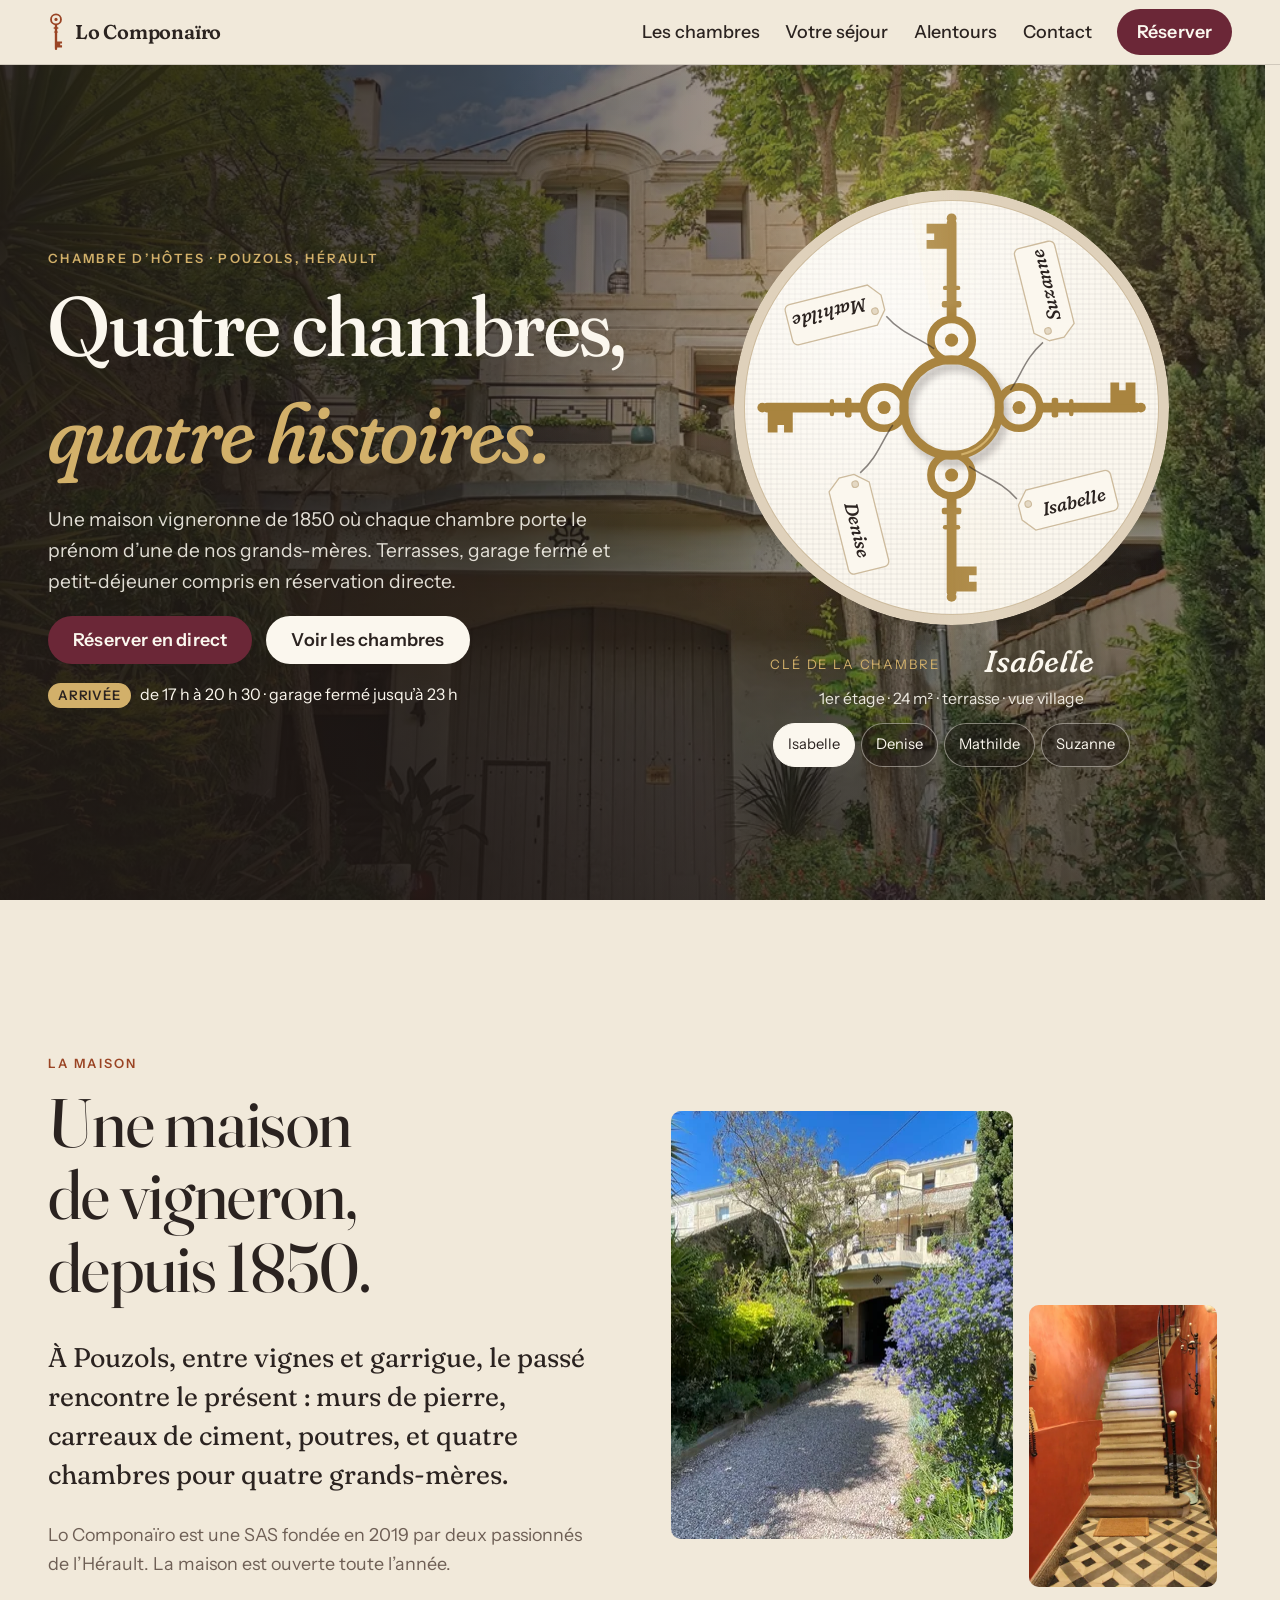
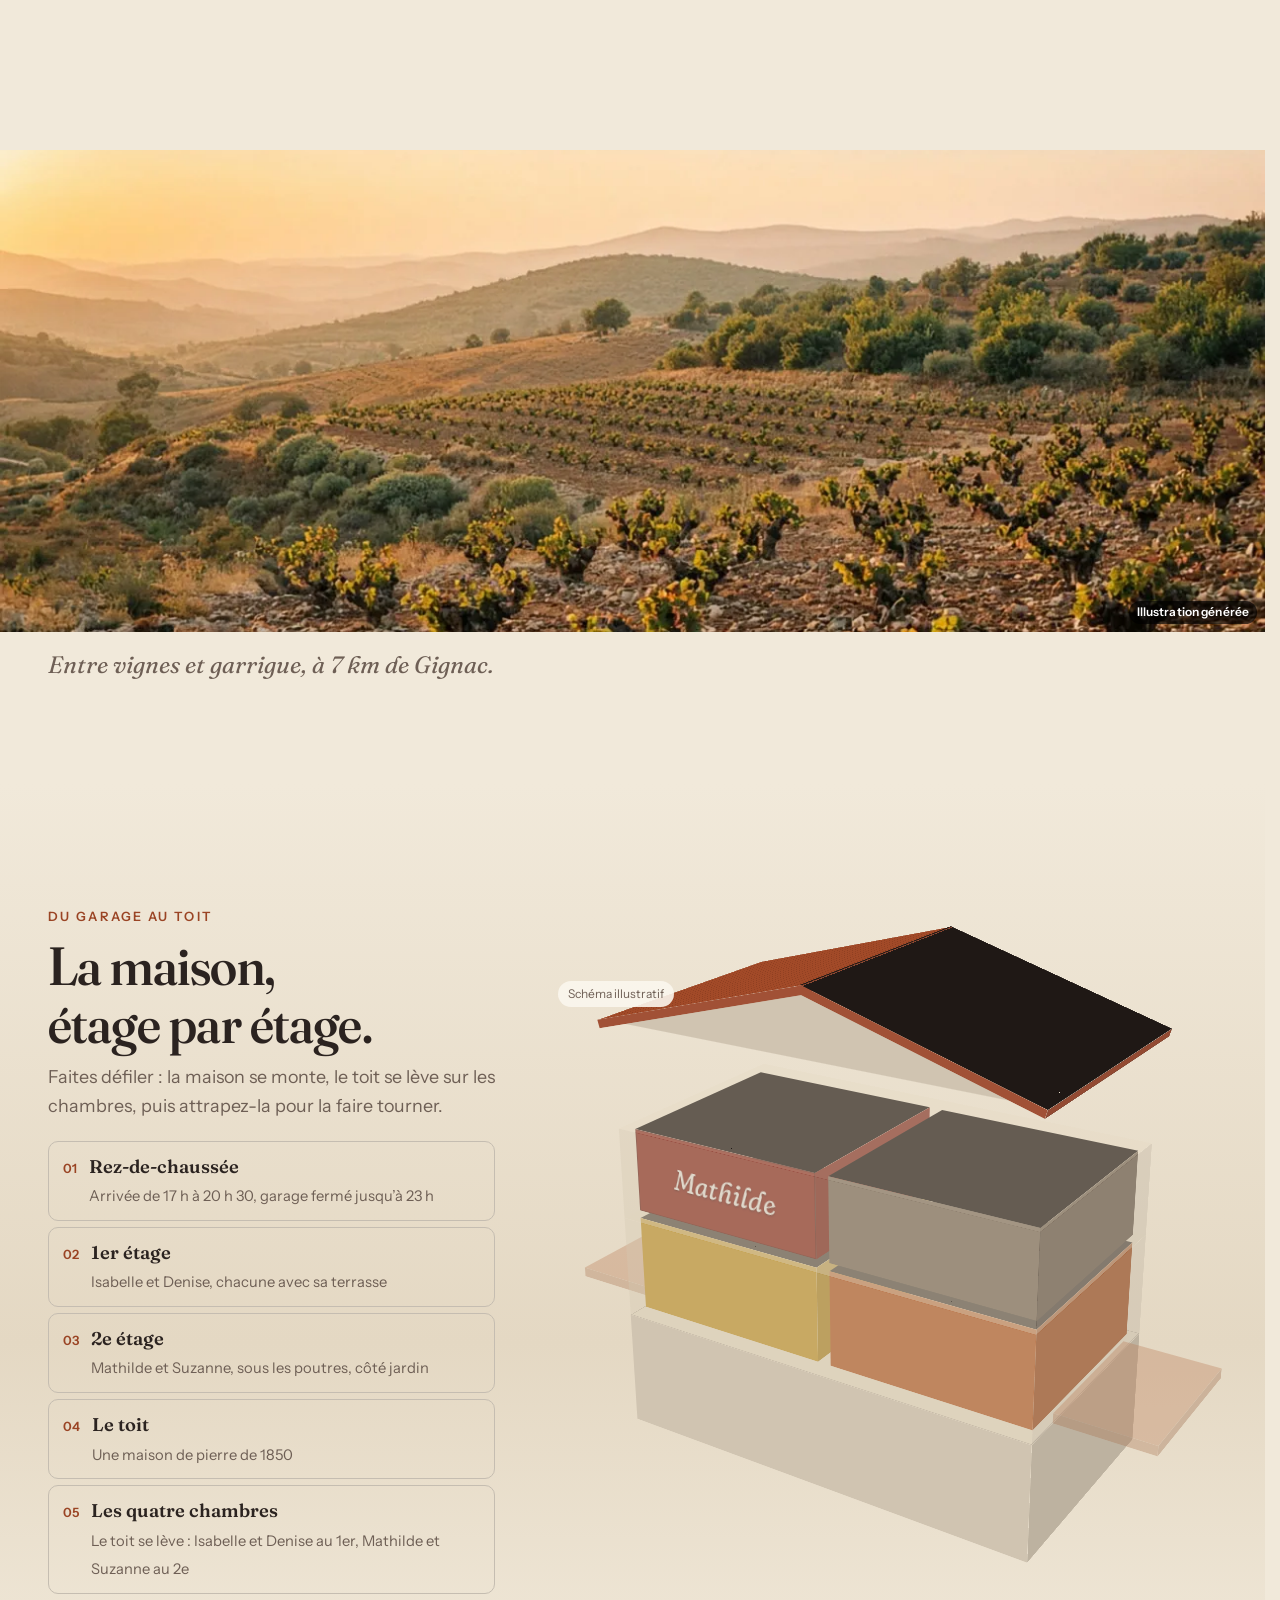
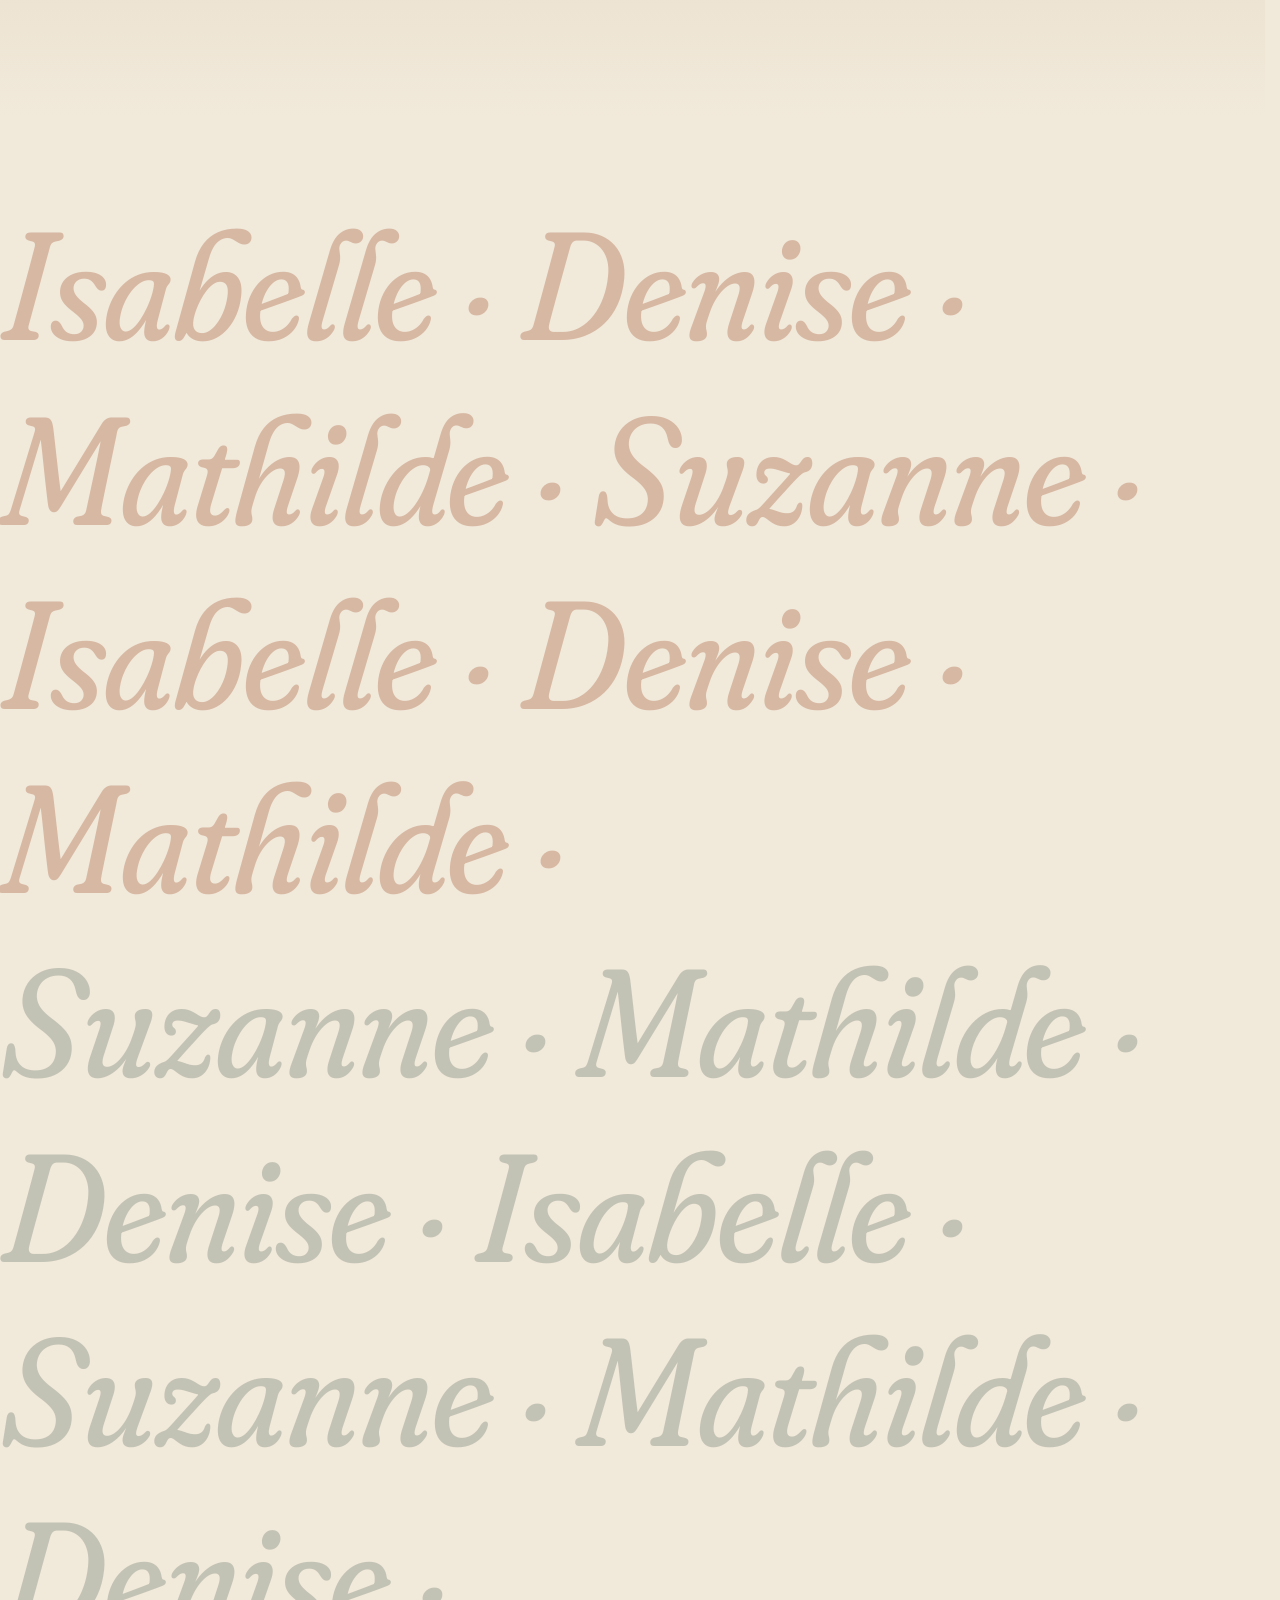
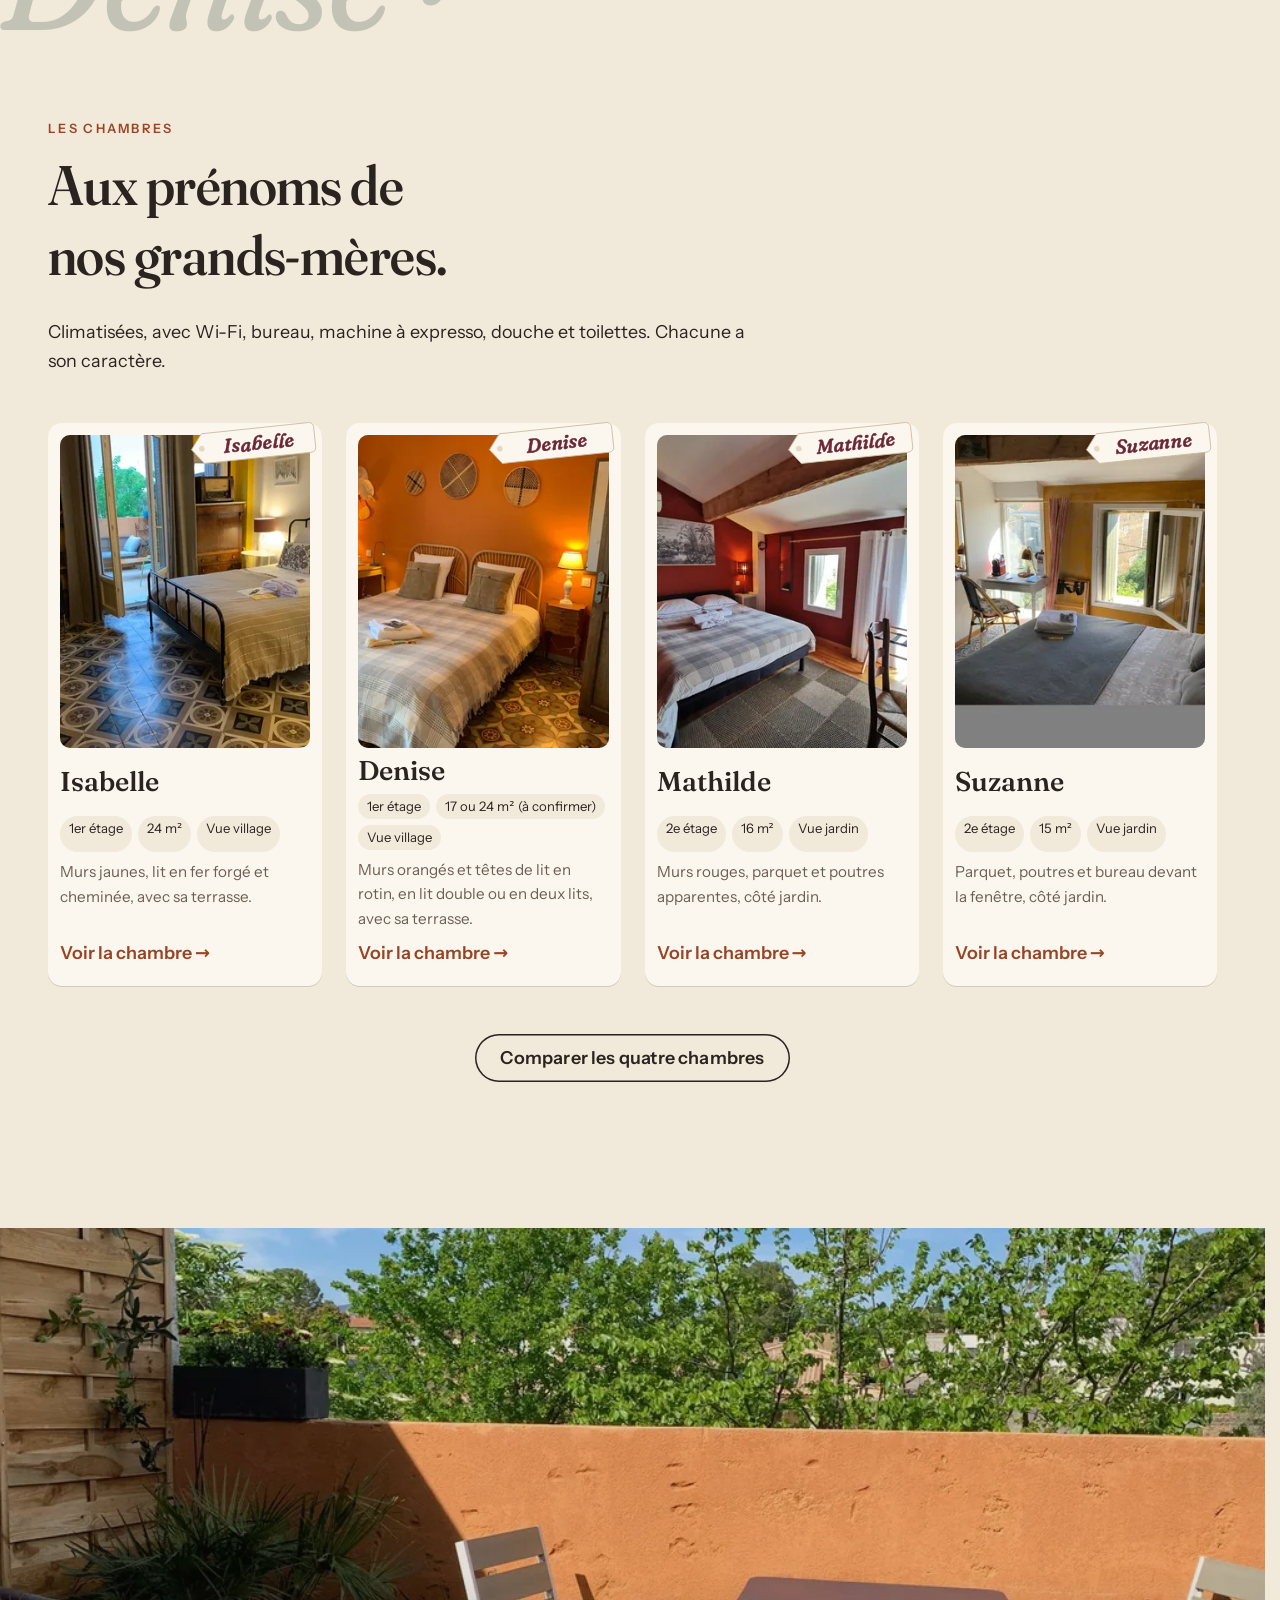
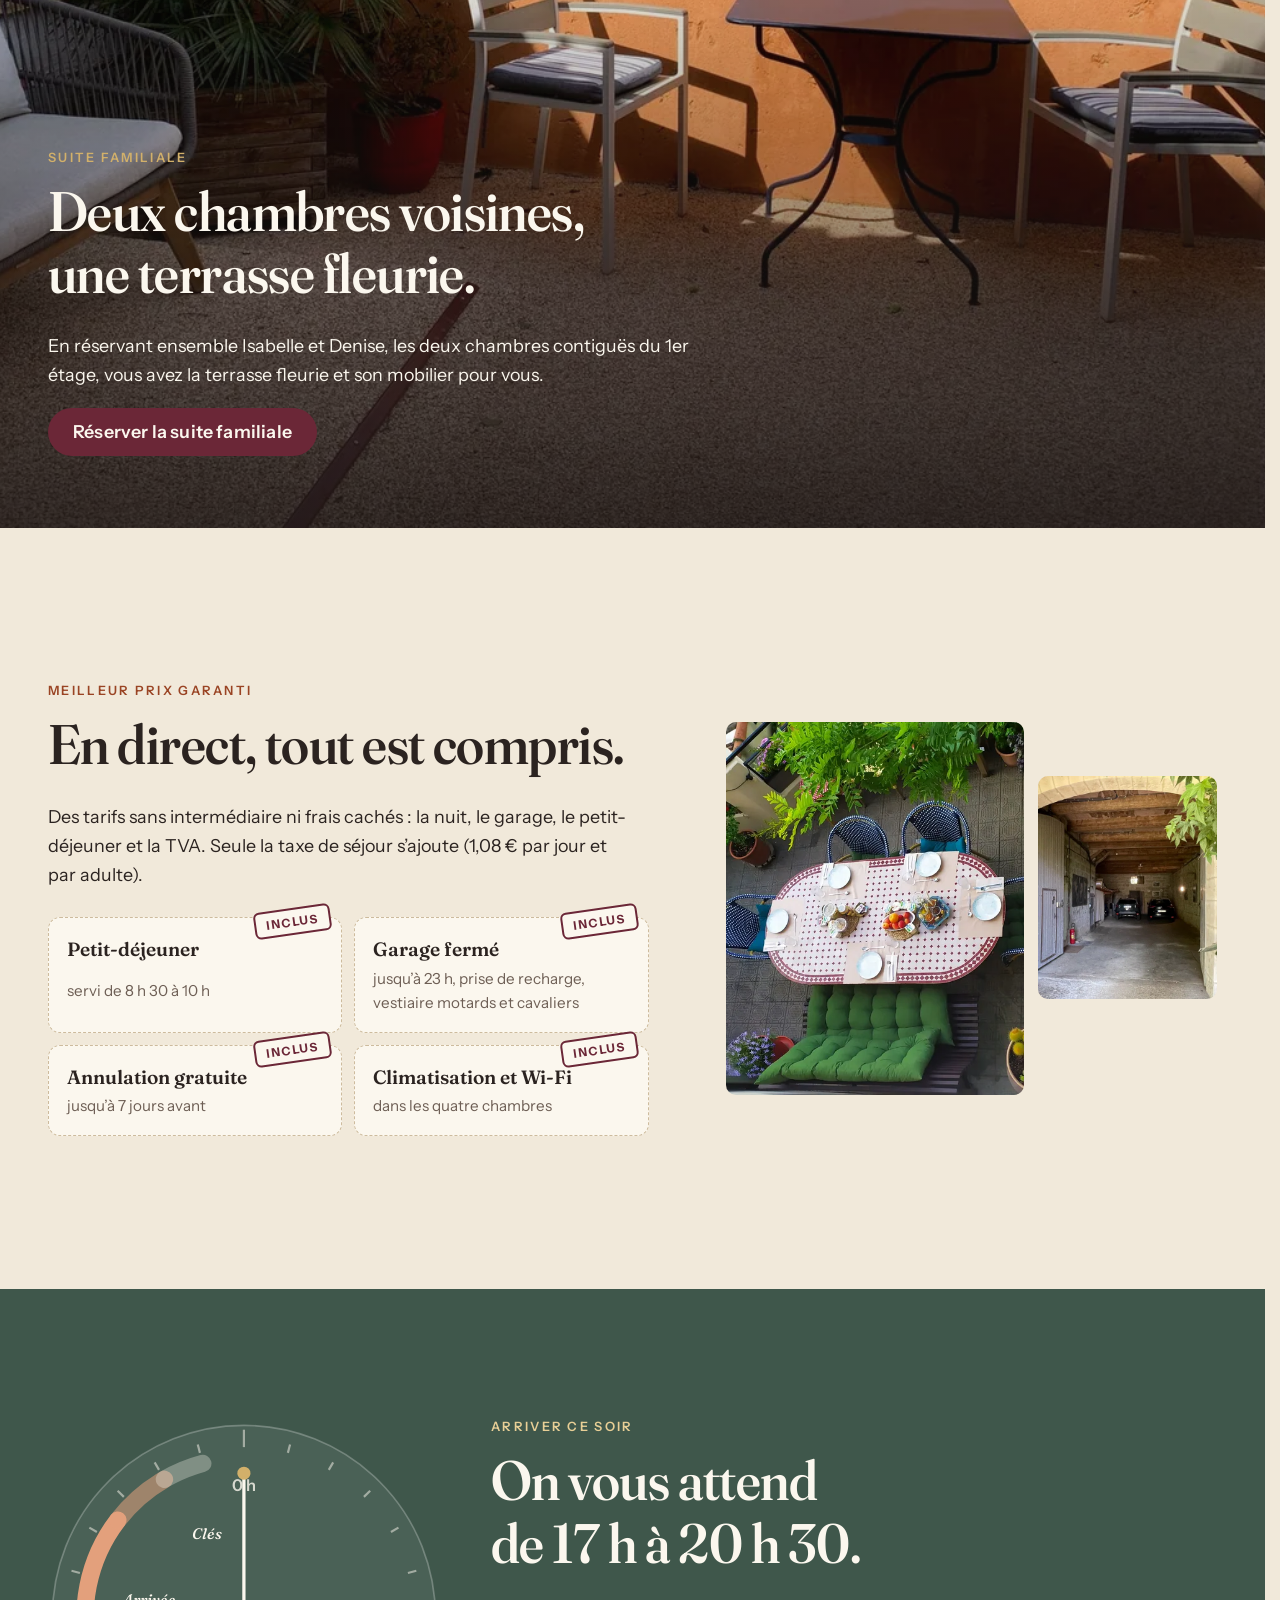
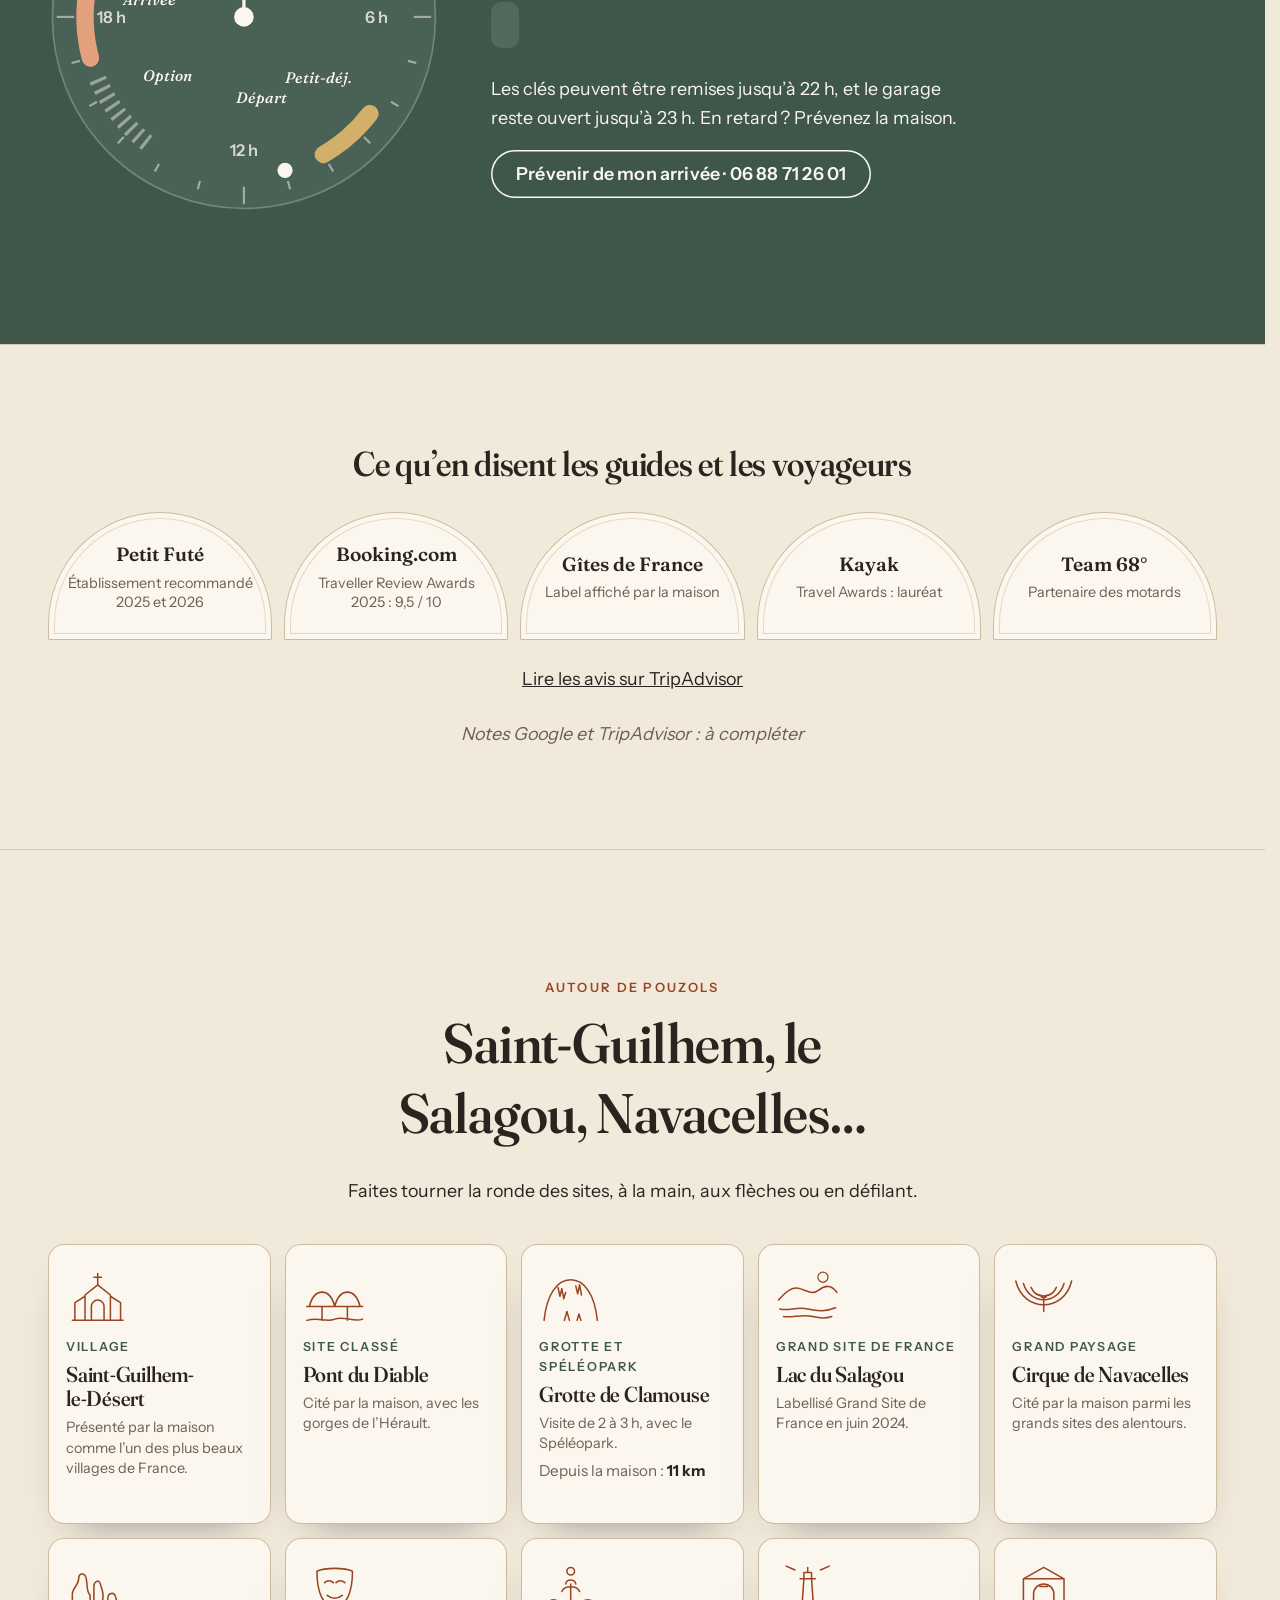
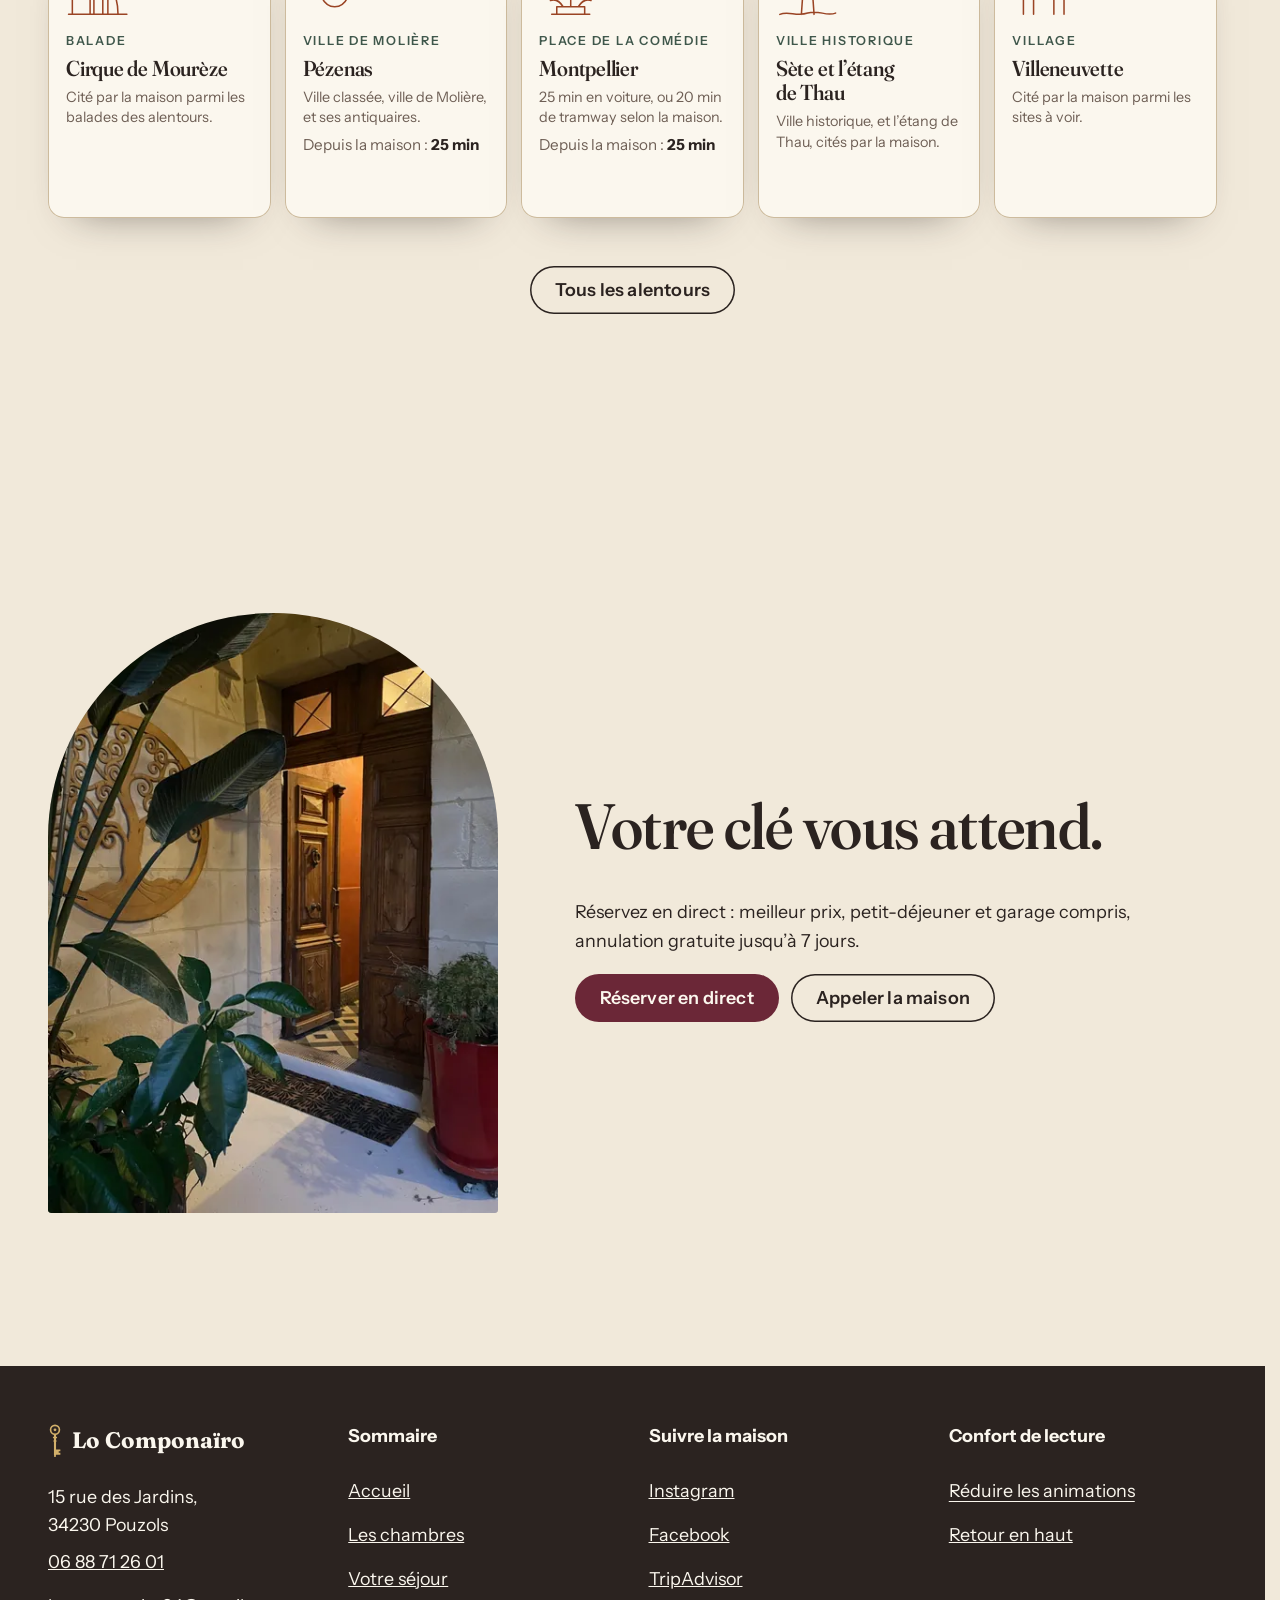
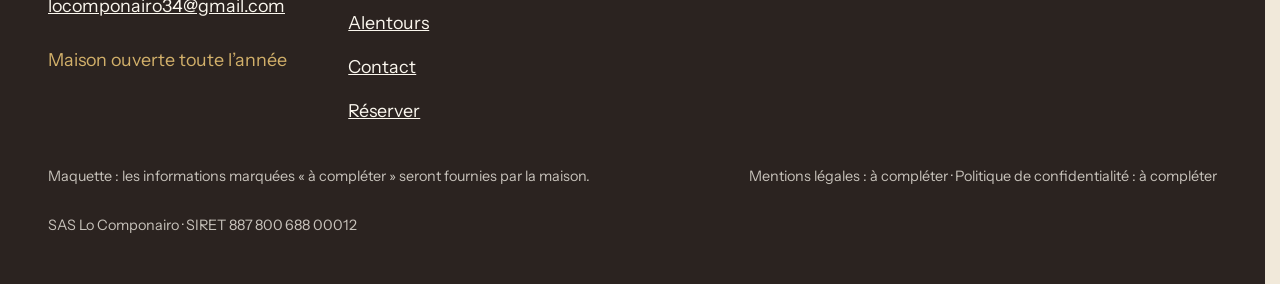
==== commit 8bdb54f7: "Maquette v1 corrigee apres audit complet" ====
--- a/index.html
+++ b/index.html
@@ -1,5 +1,5 @@
 <!doctype html>
-<html lang="fr" data-v="1">
+<html lang="fr" data-v="2">
 <head>
 <meta charset="utf-8">
 <meta name="viewport" content="width=device-width, initial-scale=1, viewport-fit=cover">
@@ -41,14 +41,14 @@
 })();</script>
 <link rel="preload" href="/assets/polices/fraunces.woff2" as="font" type="font/woff2" crossorigin>
 <link rel="preload" href="/assets/polices/instrument-sans.woff2" as="font" type="font/woff2" crossorigin>
-<link rel="stylesheet" href="/assets/css/socle.css?v=1">
-<link rel="stylesheet" href="/assets/css/site.css?v=1">
-<link rel="modulepreload" href="/assets/js/site.js?v=1">
-<link rel="modulepreload" href="/assets/js/socle/index.js?v=1">
+<link rel="stylesheet" href="/assets/css/socle.css?v=2">
+<link rel="stylesheet" href="/assets/css/site.css?v=2">
+<link rel="modulepreload" href="/assets/js/site.js?v=2">
+<link rel="modulepreload" href="/assets/js/socle/index.js?v=2">
 <script src="/assets/vendor/gsap.min.js" defer></script>
 <script src="/assets/vendor/ScrollTrigger.min.js" defer></script>
 <script src="/assets/vendor/SplitText.min.js" defer></script>
-<script type="module" src="/assets/js/site.js?v=1"></script>
+<script type="module" src="/assets/js/site.js?v=2"></script>
 <meta name="theme-color" content="#f1e9da">
 <link rel="icon" href="/assets/images/favicon.svg" type="image/svg+xml">
 <link rel="apple-touch-icon" href="/assets/images/apple-touch-icon.png">
@@ -369,7 +369,7 @@
     <div class="tete-section">
       <p class="surtitre" data-anime>Les chambres</p>
       <h2 data-anime="lettres">Aux prénoms de nos grands-mères.</h2>
-      <p data-anime>Climatisées, avec Wi-Fi, bureau et machine à expresso, une bouteille d’eau fraîche et des biscuits. Chacune a son caractère.</p>
+      <p data-anime>Climatisées, avec Wi-Fi, bureau, machine à expresso, douche et toilettes. Chacune a son caractère.</p>
     </div>
     <ul class="cartes-chambres">
       <li class="carte-chambre" id="carte-isabelle">
@@ -382,7 +382,7 @@
           <svg class="etiquette-plume" viewBox="0 0 220 64" aria-hidden="true" data-plume data-effet="etiquette-plume" data-grille="typo"><path class="etiquette-plume-papier" d="M2 32 L22 6 H210 a8 8 0 0 1 8 8 V50 a8 8 0 0 1 -8 8 H22 Z"/><circle cx="20" cy="32" r="5" class="etiquette-plume-trou"/><text x="120" y="44" text-anchor="middle">Isabelle</text></svg>
           <span class="carte-chambre-nom">Isabelle</span>
           <span class="carte-chambre-infos"><span>1er étage</span><span>24 m²</span><span>Vue village</span></span>
-          <span class="carte-chambre-dit">Murs jaunes, lit en fer forgé et cheminée de marbre, avec sa terrasse.</span>
+          <span class="carte-chambre-dit">Murs jaunes, lit en fer forgé et cheminée, avec sa terrasse.</span>
           <span class="carte-chambre-voir">Voir la chambre →</span>
         </a>
       </li><li class="carte-chambre" id="carte-denise">
--- a/assets/css/site.css
+++ b/assets/css/site.css
@@ -652,7 +652,7 @@
 
 /* Boost : la maison s'ouvre (le toit se lève, les façades s'effacent sur les quatre chambres). */
 .o3d__piece--toit { transform: translate3d(0, calc((1 - var(--m, 1)) * var(--o3d-chute, -300px) - var(--ouvre, 0) * 105px), 0) rotateY(calc((1 - var(--m, 1)) * var(--o3d-vrille, 0deg))); }
-.o3d__piece--facade .o3d__f { opacity: calc(var(--m, 1) * 3 - var(--ouvre, 0) * 2.65); }
+.o3d__piece--facade .o3d__f { opacity: calc(min(var(--m, 1) * 3, 1) - var(--ouvre, 0) * .65); }
 .o3d__boite--chambre > .o3d__f { box-shadow: inset 0 0 0 1px rgba(43, 35, 32, .3); }
 .o3d__boite--chambre > .o3d__f--av { display: grid; place-items: center; }
 .o3d__boite--chambre > .o3d__f--av span { font-family: var(--police-titres); font-style: italic; font-size: 30px; color: var(--papier); font-variation-settings: 'SOFT' 100, 'WONK' 1; text-shadow: 0 1px 2px rgba(0, 0, 0, .35); }
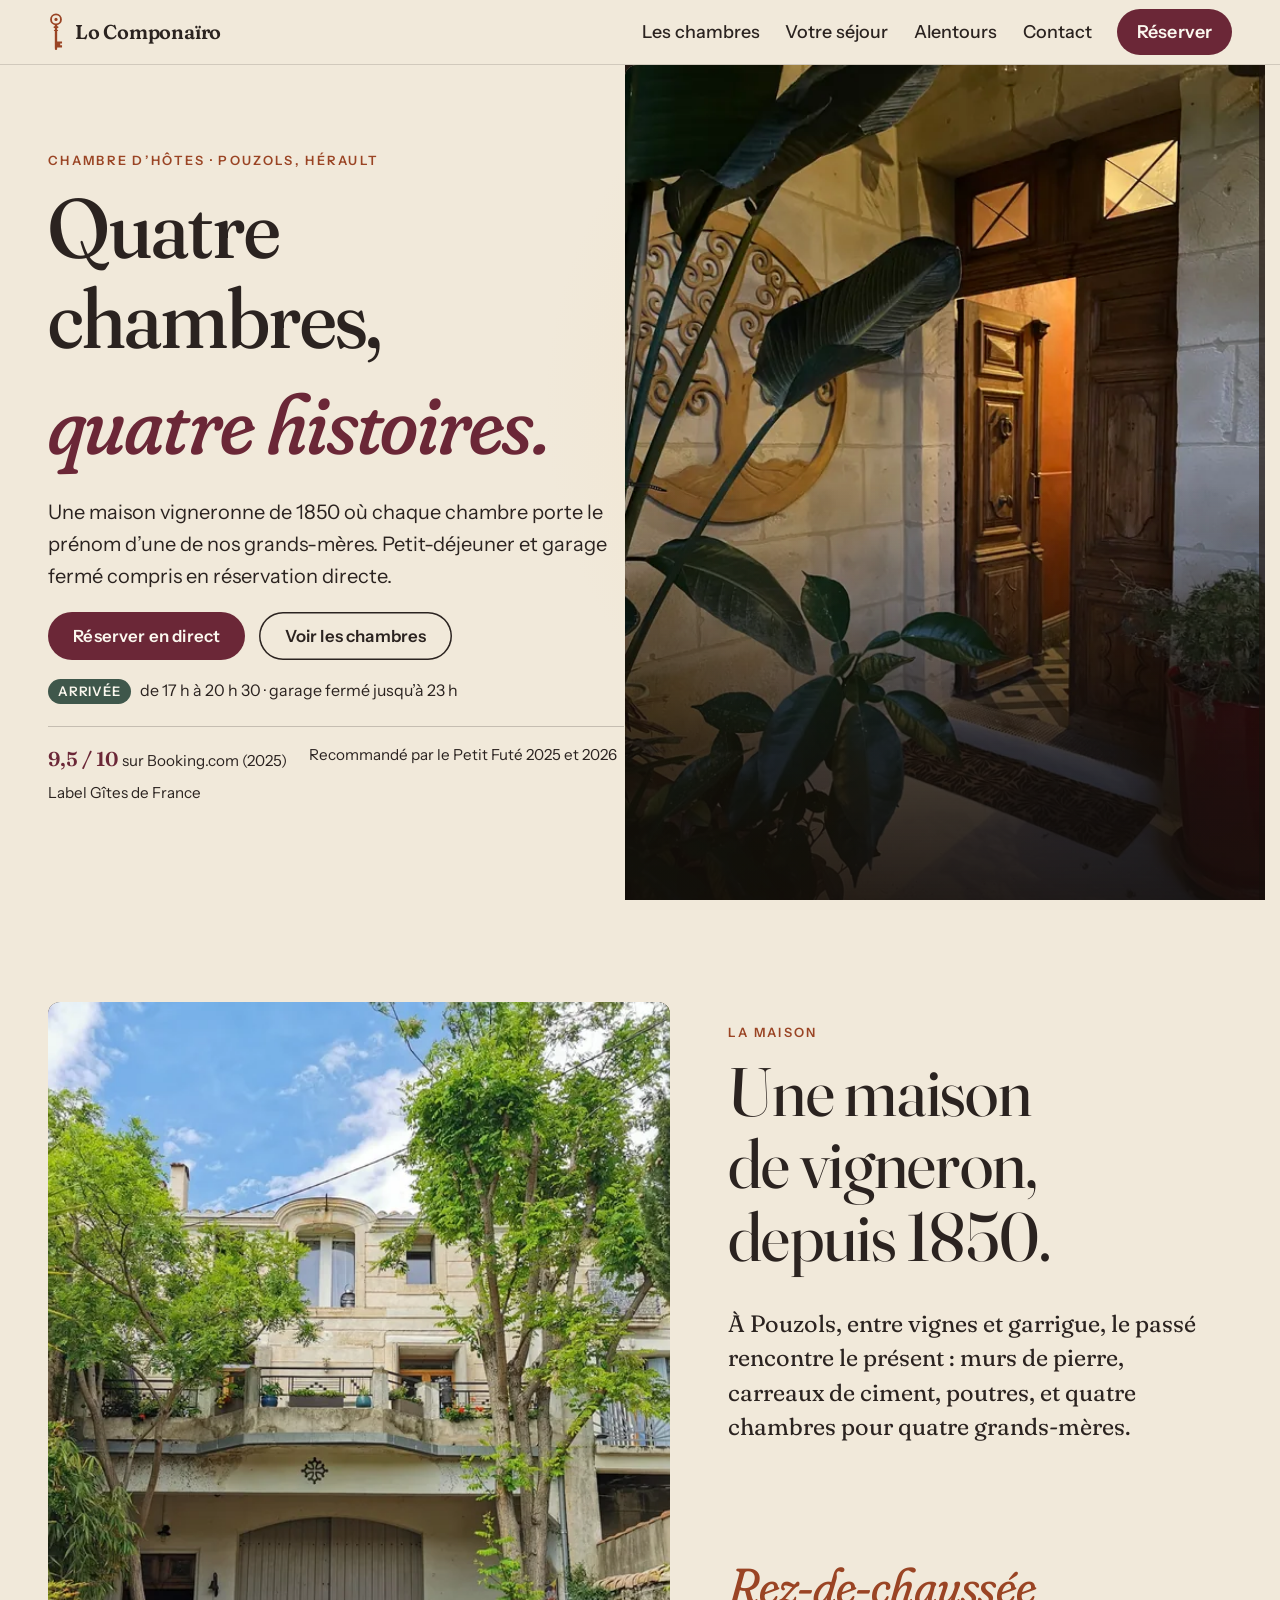
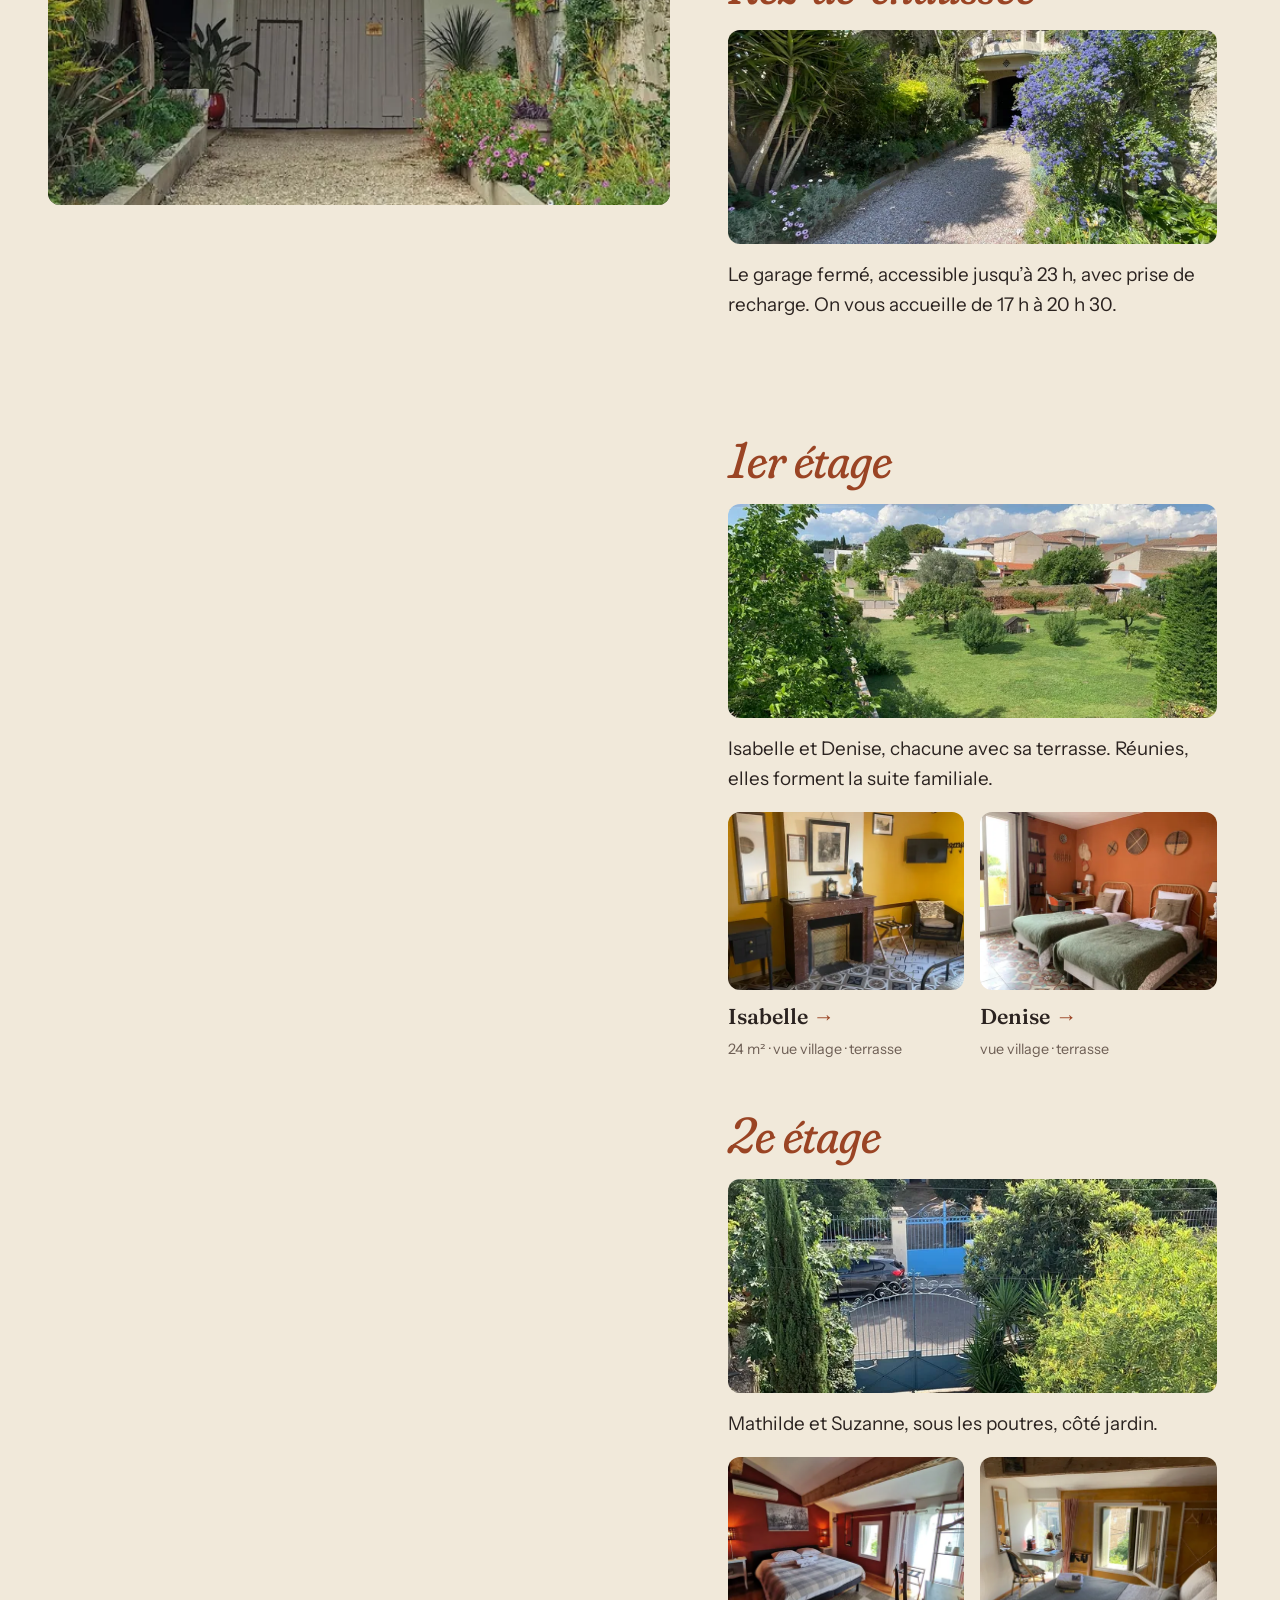
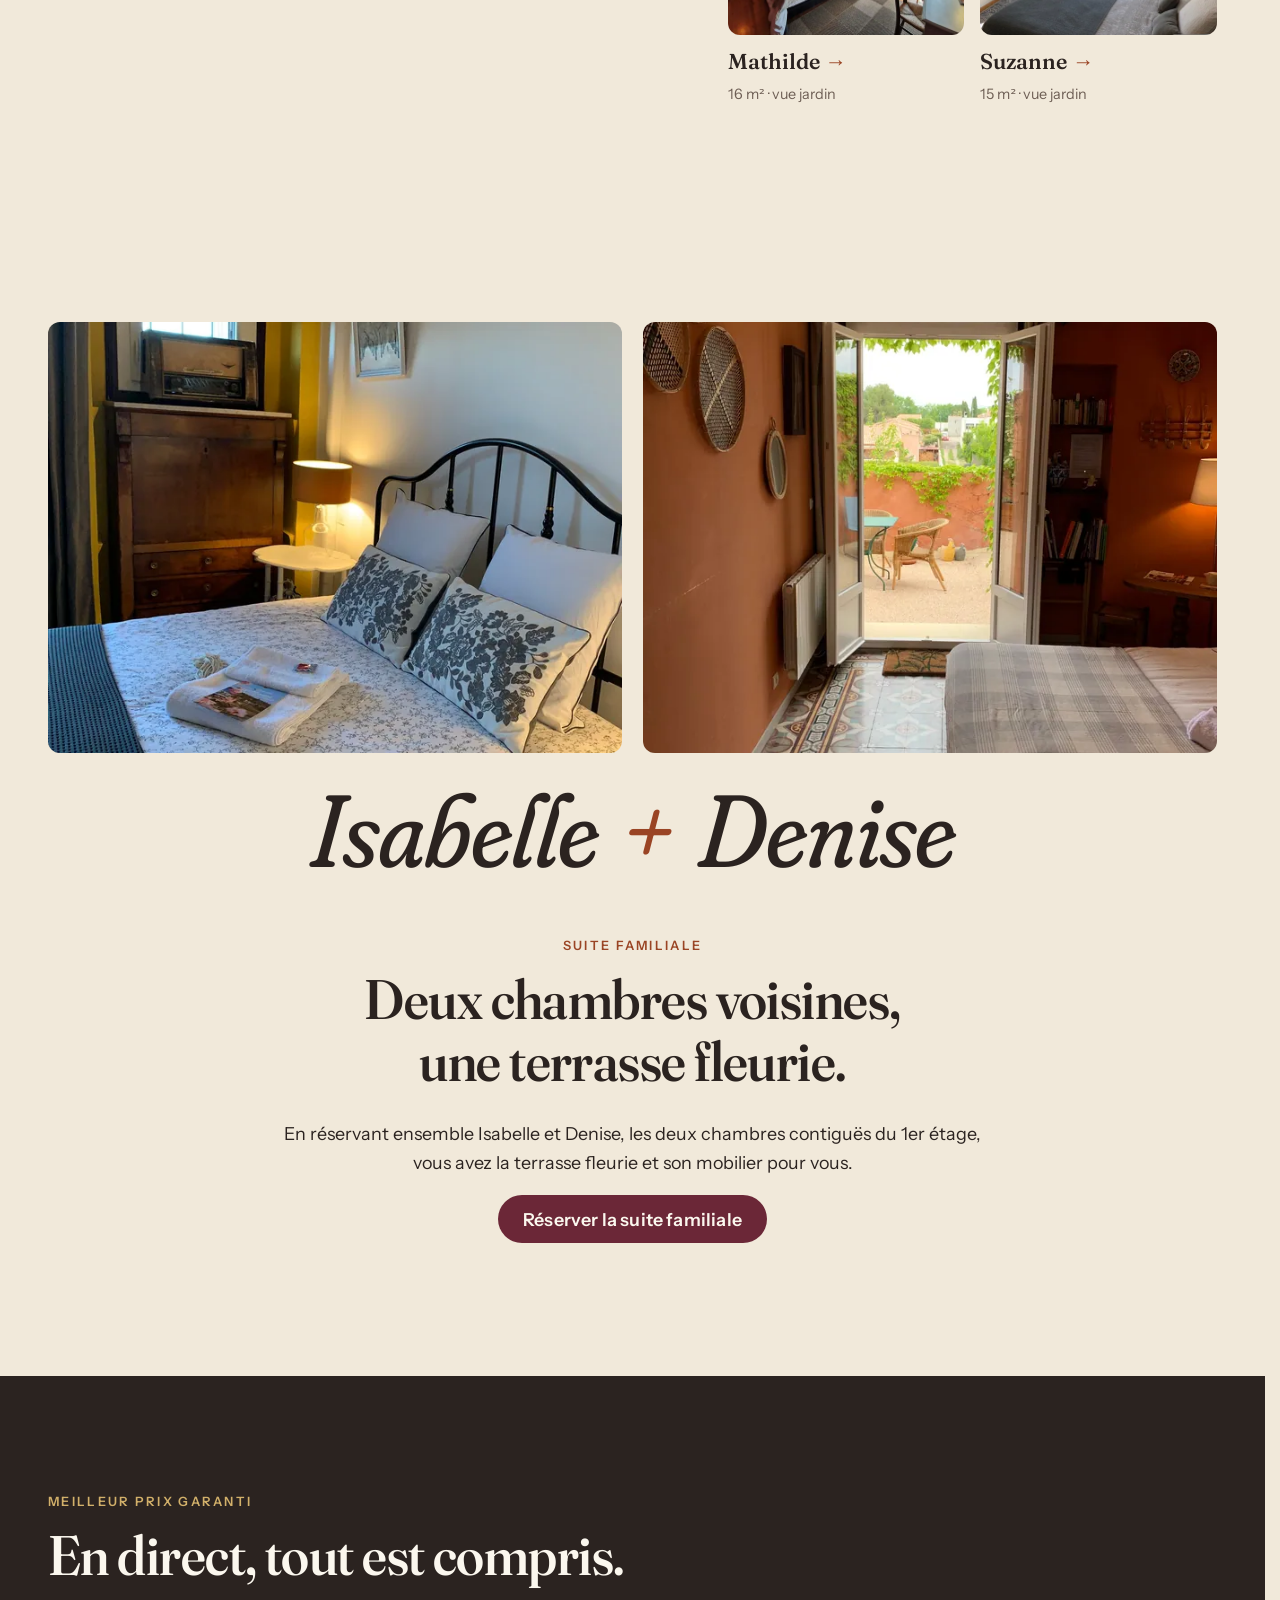
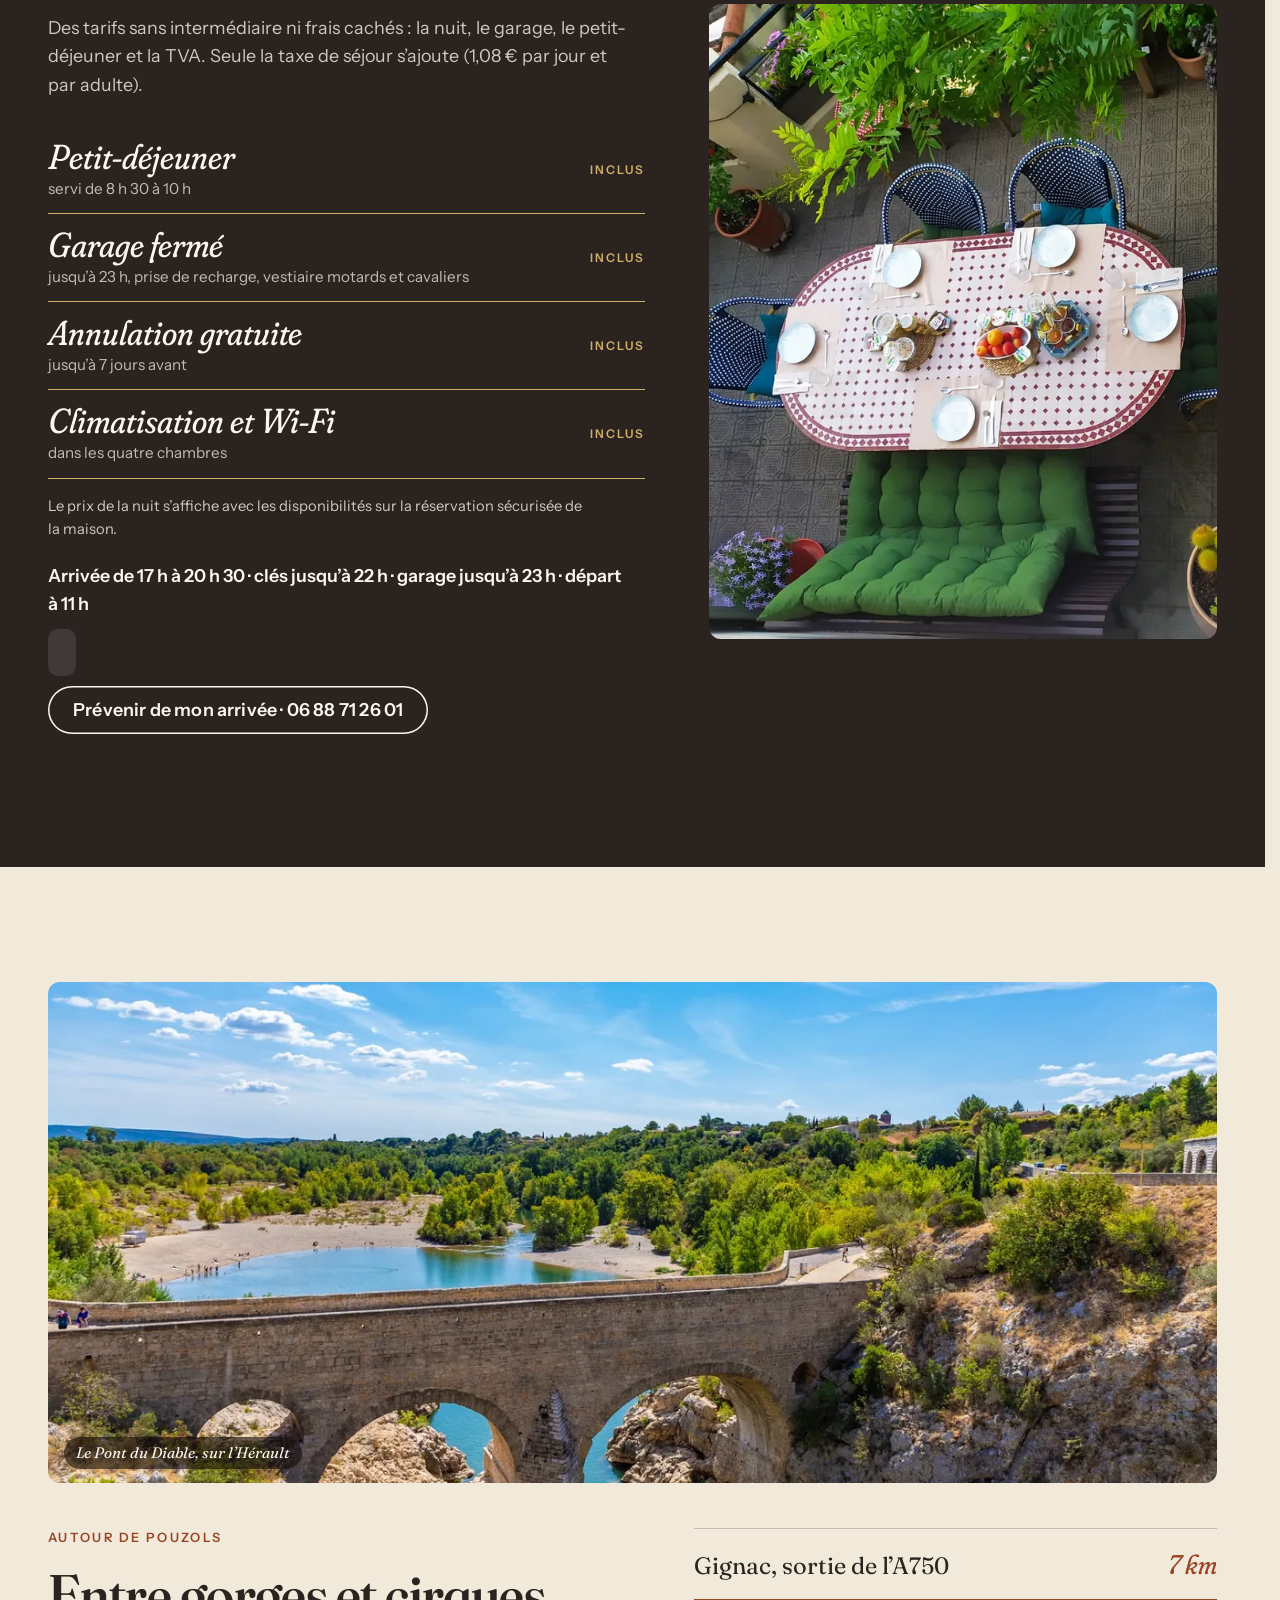
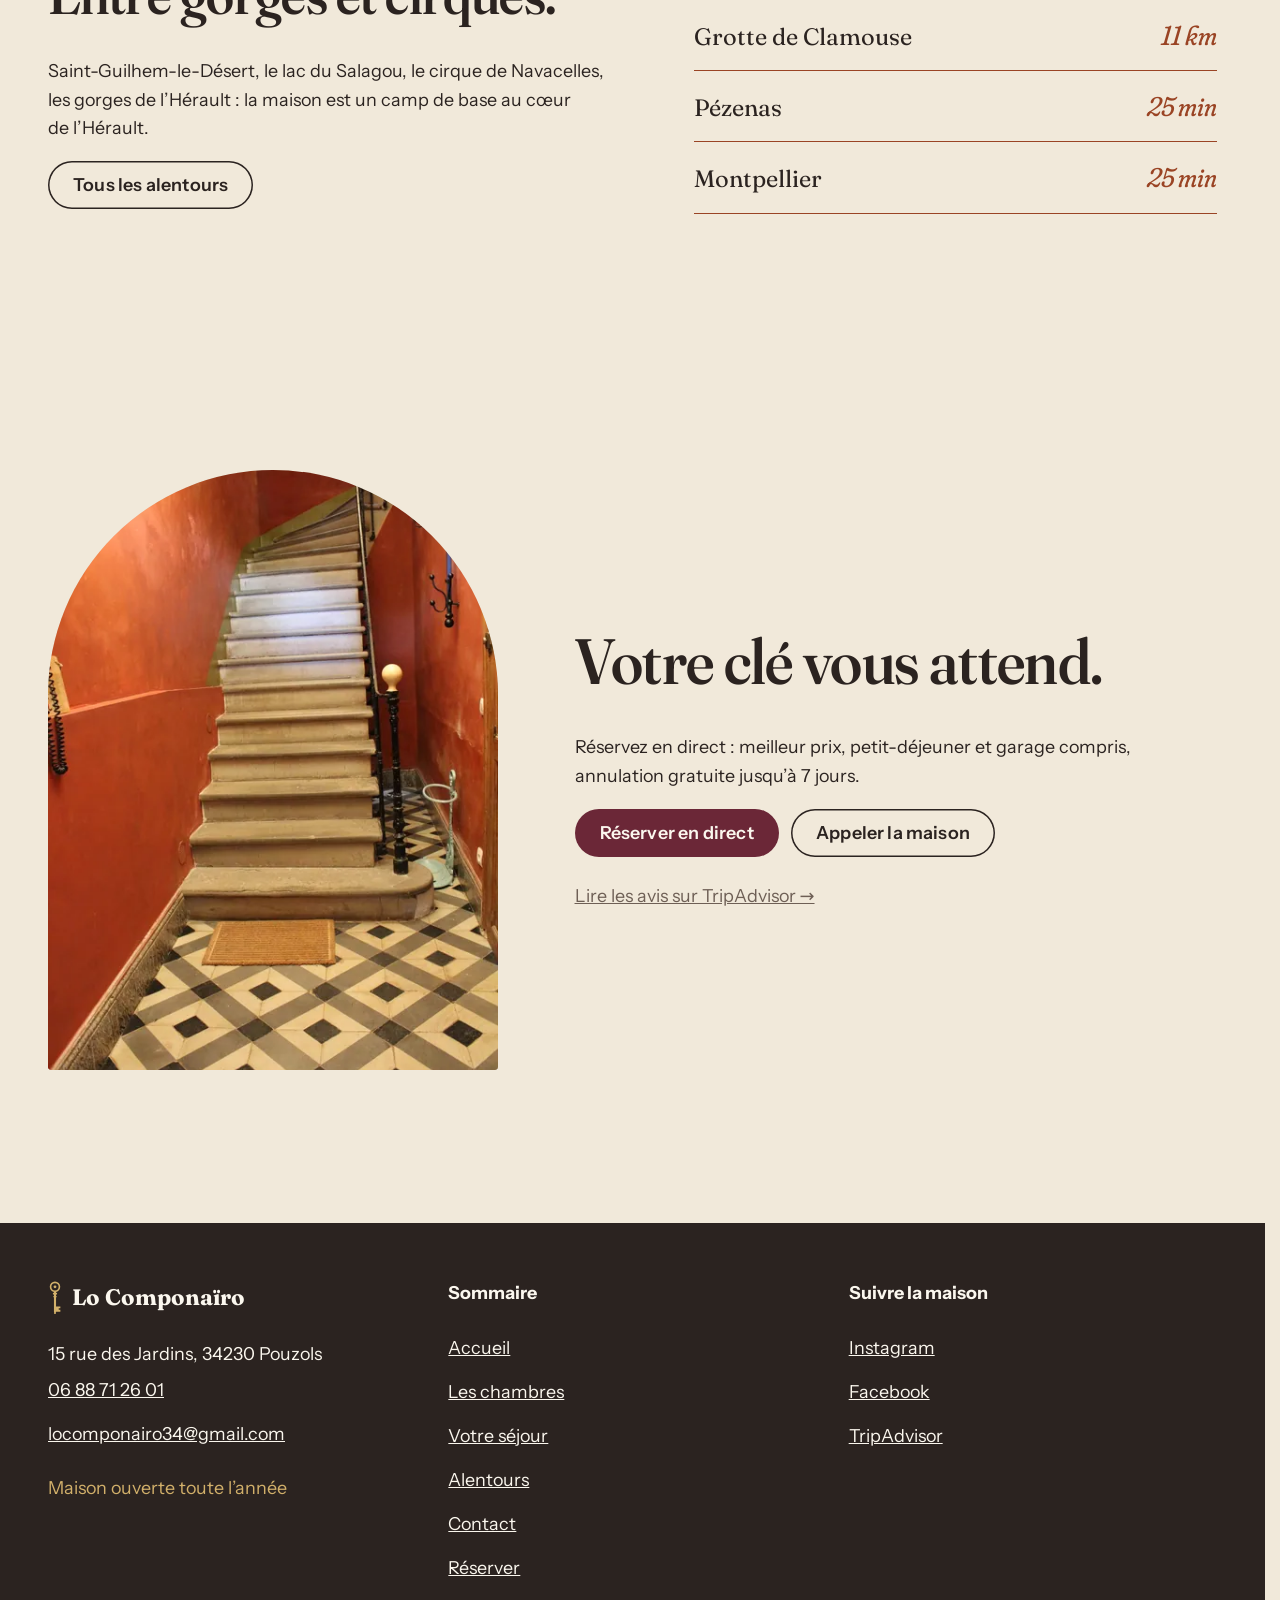
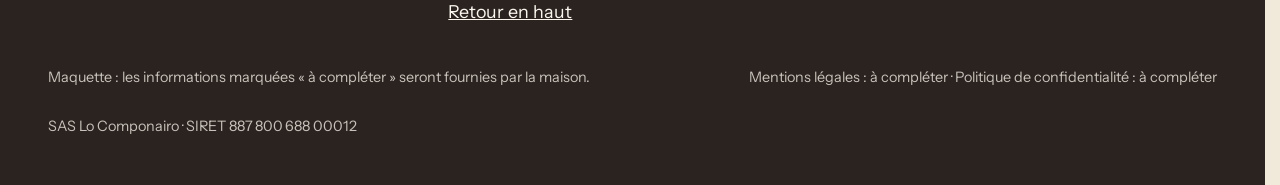
==== commit d9a5abed: "Maquette v2 accueil refait et corrections apres audit complet" ====
--- a/index.html
+++ b/index.html
@@ -1,5 +1,5 @@
 <!doctype html>
-<html lang="fr" data-v="2">
+<html lang="fr" data-v="3">
 <head>
 <meta charset="utf-8">
 <meta name="viewport" content="width=device-width, initial-scale=1, viewport-fit=cover">
@@ -7,14 +7,13 @@
 <meta name="description" content="Quatre chambres aux prénoms des grands-mères dans une maison vigneronne de 1850 à Pouzols (Hérault) : terrasses, garage fermé, petit-déjeuner compris en réservation directe.">
 <meta name="robots" content="noindex, nofollow">
 <link rel="canonical" href="https://locomponairo-maquette.vercel.app/">
-<style>:root{--fond:#f1e9da;--texte:#2b2320;--voile-fond:#4a1c26;--ouverture-fond:#2b2320;--menu-fond:#2b2320}:root { --entete-h: 72px; --barres-h: 0px; } html { background: var(--fond); color: var(--texte); scrollbar-gutter: stable; } body { margin: 0; background: var(--fond); } html.js:not(.calme):not(.secours):not([data-arrivee="retour"]) [data-anime] { opacity: 0; } html.js:not(.calme):not(.secours):not([data-arrivee="retour"]) [data-anime].vu { opacity: 1; } [data-voile] { position: fixed; inset: 0; z-index: 900; background: var(--voile-fond); transform: translateY(100%); visibility: hidden; pointer-events: none; } html[data-arrivee="voile"]:not(.voile-leve):not(.calme):not(.secours) [data-voile] { transform: none; visibility: visible; } html.calme [data-voile], html.secours [data-voile] { visibility: hidden !important; } .ouverture-panneau { position: fixed; inset: 0; z-index: 850; display: none; place-content: center; justify-items: center; background: var(--ouverture-fond, var(--voile-fond)); color: var(--fond); text-align: center; } html.js[data-arrivee="intro"]:not(.calme):not(.secours):not(.intro-finie) .ouverture-panneau { display: grid; } html.defilement-bloque, html.defilement-bloque body, html.js[data-arrivee="intro"]:not(.calme):not(.secours):not(.intro-finie), html.js[data-arrivee="intro"]:not(.calme):not(.secours):not(.intro-finie) body, html[data-arrivee="voile"]:not(.voile-leve):not(.calme):not(.secours), html[data-arrivee="voile"]:not(.voile-leve):not(.calme):not(.secours) body { overflow: hidden; } html.js[data-arrivee="intro"]:not(.calme):not(.secours):not(.intro-finie) { background-color: var(--ouverture-fond, var(--voile-fond)); } html[data-arrivee="voile"]:not(.voile-leve):not(.calme):not(.secours) { background-color: var(--voile-fond); }</style>
+<style>:root{--fond:#f1e9da;--texte:#2b2320;--voile-fond:#4a1c26;--ouverture-fond:#4a1c26;--menu-fond:#2b2320}:root { --entete-h: 72px; --barres-h: 0px; } html { background: var(--fond); color: var(--texte); scrollbar-gutter: stable; } body { margin: 0; background: var(--fond); } html.js:not(.calme):not(.secours):not([data-arrivee="retour"]) [data-anime] { opacity: 0; } html.js:not(.calme):not(.secours):not([data-arrivee="retour"]) [data-anime].vu { opacity: 1; } [data-voile] { position: fixed; inset: 0; z-index: 900; background: var(--voile-fond); transform: translateY(100%); visibility: hidden; pointer-events: none; } html[data-arrivee="voile"]:not(.voile-leve):not(.calme):not(.secours) [data-voile] { transform: none; visibility: visible; } html.calme [data-voile], html.secours [data-voile] { visibility: hidden !important; } .ouverture-panneau { position: fixed; inset: 0; z-index: 850; display: none; place-content: center; justify-items: center; background: var(--ouverture-fond, var(--voile-fond)); color: var(--fond); text-align: center; } html.js[data-arrivee="intro"]:not(.calme):not(.secours):not(.intro-finie) .ouverture-panneau { display: grid; } html.defilement-bloque, html.defilement-bloque body, html.js[data-arrivee="intro"]:not(.calme):not(.secours):not(.intro-finie), html.js[data-arrivee="intro"]:not(.calme):not(.secours):not(.intro-finie) body, html[data-arrivee="voile"]:not(.voile-leve):not(.calme):not(.secours), html[data-arrivee="voile"]:not(.voile-leve):not(.calme):not(.secours) body { overflow: hidden; } html.js[data-arrivee="intro"]:not(.calme):not(.secours):not(.intro-finie) { background-color: var(--ouverture-fond, var(--voile-fond)); } html[data-arrivee="voile"]:not(.voile-leve):not(.calme):not(.secours) { background-color: var(--voile-fond); }</style>
 <script>(function () {
 var d = document.documentElement, ss = null, ls = null;
 try { ss = window.sessionStorage; ls = window.localStorage; } catch (e) {}
 d.classList.add('js');
 var calme = false;
-try { calme = !!ls && ls.getItem('socle:calme') === 'oui'; } catch (e) {}
-if (!calme && window.matchMedia && matchMedia('(prefers-reduced-motion: reduce)').matches) calme = true;
+try { ls && ls.removeItem('socle:calme'); } catch (e) {}
 if (calme) d.classList.add('calme');
 var nav = performance.getEntriesByType ? performance.getEntriesByType('navigation')[0] : null;
 var type = nav ? nav.type : 'navigate';
@@ -41,14 +40,14 @@
 })();</script>
 <link rel="preload" href="/assets/polices/fraunces.woff2" as="font" type="font/woff2" crossorigin>
 <link rel="preload" href="/assets/polices/instrument-sans.woff2" as="font" type="font/woff2" crossorigin>
-<link rel="stylesheet" href="/assets/css/socle.css?v=2">
-<link rel="stylesheet" href="/assets/css/site.css?v=2">
-<link rel="modulepreload" href="/assets/js/site.js?v=2">
-<link rel="modulepreload" href="/assets/js/socle/index.js?v=2">
+<link rel="stylesheet" href="/assets/css/socle.css?v=3">
+<link rel="stylesheet" href="/assets/css/site.css?v=3">
+<link rel="modulepreload" href="/assets/js/site.js?v=3">
+<link rel="modulepreload" href="/assets/js/socle/index.js?v=3">
 <script src="/assets/vendor/gsap.min.js" defer></script>
 <script src="/assets/vendor/ScrollTrigger.min.js" defer></script>
 <script src="/assets/vendor/SplitText.min.js" defer></script>
-<script type="module" src="/assets/js/site.js?v=2"></script>
+<script type="module" src="/assets/js/site.js?v=3"></script>
 <meta name="theme-color" content="#f1e9da">
 <link rel="icon" href="/assets/images/favicon.svg" type="image/svg+xml">
 <link rel="apple-touch-icon" href="/assets/images/apple-touch-icon.png">
@@ -66,87 +65,37 @@
 <script type="application/ld+json">{"@context":"https://schema.org","@type":"BedAndBreakfast","name":"Lo Componaïro","url":"https://locomponairo-maquette.vercel.app/","telephone":"+33688712601","email":"locomponairo34@gmail.com","address":{"@type":"PostalAddress","streetAddress":"15 rue des Jardins","postalCode":"34230","addressLocality":"Pouzols","addressRegion":"Hérault","addressCountry":"FR"},"checkinTime":"17:00","checkoutTime":"11:00","numberOfRooms":4,"petsAllowed":false,"amenityFeature":[{"@type":"LocationFeatureSpecification","name":"Petit-déjeuner inclus","value":true},{"@type":"LocationFeatureSpecification","name":"Garage fermé","value":true},{"@type":"LocationFeatureSpecification","name":"Wi-Fi","value":true},{"@type":"LocationFeatureSpecification","name":"Climatisation","value":true}],"description":"Chambre d'hôtes dans une maison vigneronne de 1850 à Pouzols (Hérault) : quatre chambres, terrasses, garage fermé, petit-déjeuner inclus."}</script>
 </head>
 <body id="haut">
+<svg class="defs-laiton" width="0" height="0" aria-hidden="true" focusable="false"><defs>
+  <linearGradient id="laiton-tige" x1="0" y1="0" x2="1" y2="0"><stop offset="0" stop-color="#4f350f"/><stop offset=".2" stop-color="#9c7027"/><stop offset=".42" stop-color="#f6dd96"/><stop offset=".56" stop-color="#d4ad57"/><stop offset=".8" stop-color="#83601f"/><stop offset="1" stop-color="#46300d"/></linearGradient>
+  <linearGradient id="laiton-plat" x1="0" y1="0" x2="1" y2="1"><stop offset="0" stop-color="#f7e2a2"/><stop offset=".32" stop-color="#c7963f"/><stop offset=".62" stop-color="#e6c473"/><stop offset="1" stop-color="#6a4914"/></linearGradient>
+  <linearGradient id="laiton-anneau" x1="0" y1="0" x2="1" y2="1"><stop offset="0" stop-color="#fbe9ad"/><stop offset=".28" stop-color="#c7963f"/><stop offset=".52" stop-color="#6f4c15"/><stop offset=".78" stop-color="#d6ae5b"/><stop offset="1" stop-color="#f1d58a"/></linearGradient>
+</defs></svg>
 <div data-voile data-forme="serrure" aria-hidden="true"><div class="voile-contenu"><svg class="voile-icone" viewBox="-30 30 60 160" aria-hidden="true" focusable="false"><g class="cle">
   <circle class="cle-anneau" cx="0" cy="62" r="19" fill="none" stroke-width="7"/>
+  <circle class="cle-anneau-reflet" cx="0" cy="62" r="19" fill="none" stroke-width="1.6"/>
+  <path class="cle-metal cle-orne" d="M0 37 c4 0 6 3 6 6 c0 2-2 4-6 4 c-4 0-6-2-6-4 c0-3 2-6 6-6 z"/>
   <circle class="cle-metal" cx="0" cy="62" r="6"/>
-  <rect class="cle-metal" x="-4.5" y="80" width="9" height="92" rx="2"/>
-  <rect class="cle-metal" x="-9" y="92" width="18" height="6" rx="2"/>
-  <rect class="cle-metal" x="-8" y="108" width="16" height="4" rx="2"/>
-  <path class="cle-metal" d="M3 146 h20 v8 h-7 v6 h7 v9 h-20 z"/>
+  <rect class="cle-metal cle-tige" x="-4.5" y="80" width="9" height="92" rx="2"/>
+  <rect class="cle-metal cle-bague" x="-9" y="88" width="18" height="7" rx="2.5"/>
+  <rect class="cle-metal cle-bague" x="-8" y="102" width="16" height="4.5" rx="2"/>
+  <path class="cle-metal cle-panneton" d="M3 146 h20 v8 h-7 v6 h7 v9 h-20 z"/>
   <circle class="cle-metal" cx="0" cy="174" r="4.5"/>
+  <path class="cle-reflet" d="M-2.2 84 V168"/>
 </g></svg><span data-voile-libelle>Accueil</span></div></div>
 <div class="ouverture-panneau" data-ouverture aria-hidden="true">
   <svg class="ouverture-serrure" viewBox="-60 -60 120 160" aria-hidden="true"><path d="M-24.8 26 A 50 50 0 1 1 24.8 26 L 34 92 L -34 92 Z"/></svg>
-  <div class="ouverture-objet" data-ouverture-objet><svg class="trousseau-svg trousseau-intro" viewBox="0 0 400 400" aria-hidden="true" focusable="false" data-audit-ignorer>
-  <circle class="trousseau-ombre" cx="204" cy="206" r="44"/>
-  <g class="trousseau-cle" style="--i:0" transform="translate(200 200) rotate(0)">
-    <g class="cle" data-cle="isabelle">
+  <div class="ouverture-objet" data-ouverture-objet><svg class="cle-intro cle-laiton" viewBox="-34 30 68 156" aria-hidden="true" focusable="false" data-audit-ignorer><g class="cle">
   <circle class="cle-anneau" cx="0" cy="62" r="19" fill="none" stroke-width="7"/>
+  <circle class="cle-anneau-reflet" cx="0" cy="62" r="19" fill="none" stroke-width="1.6"/>
+  <path class="cle-metal cle-orne" d="M0 37 c4 0 6 3 6 6 c0 2-2 4-6 4 c-4 0-6-2-6-4 c0-3 2-6 6-6 z"/>
   <circle class="cle-metal" cx="0" cy="62" r="6"/>
-  <rect class="cle-metal" x="-4.5" y="80" width="9" height="92" rx="2"/>
-  <rect class="cle-metal" x="-9" y="92" width="18" height="6" rx="2"/>
-  <rect class="cle-metal" x="-8" y="108" width="16" height="4" rx="2"/>
-  <path class="cle-metal" d="M3 146 h20 v8 h-7 v6 h7 v9 h-20 z"/>
+  <rect class="cle-metal cle-tige" x="-4.5" y="80" width="9" height="92" rx="2"/>
+  <rect class="cle-metal cle-bague" x="-9" y="88" width="18" height="7" rx="2.5"/>
+  <rect class="cle-metal cle-bague" x="-8" y="102" width="16" height="4.5" rx="2"/>
+  <path class="cle-metal cle-panneton" d="M3 146 h20 v8 h-7 v6 h7 v9 h-20 z"/>
   <circle class="cle-metal" cx="0" cy="174" r="4.5"/>
-</g><g class="etiquette" transform="translate(16 54)">
-  <path class="etiquette-fil" d="M0 0 C 14 10, 30 14, 44 30" fill="none"/>
-  <g transform="translate(44 30) rotate(-14)">
-    <path class="etiquette-papier" d="M0 6 L10 -6 H84 a5 5 0 0 1 5 5 V27 a5 5 0 0 1 -5 5 H10 L0 20 Z"/>
-    <circle class="etiquette-trou" cx="9" cy="7" r="3"/>
-    <text class="etiquette-texte" x="50" y="21" text-anchor="middle">Isabelle</text>
-  </g>
-</g></g><g class="trousseau-cle" style="--i:1" transform="translate(200 200) rotate(90)">
-    <g class="cle" data-cle="denise">
-  <circle class="cle-anneau" cx="0" cy="62" r="19" fill="none" stroke-width="7"/>
-  <circle class="cle-metal" cx="0" cy="62" r="6"/>
-  <rect class="cle-metal" x="-4.5" y="80" width="9" height="92" rx="2"/>
-  <rect class="cle-metal" x="-9" y="92" width="18" height="6" rx="2"/>
-  <rect class="cle-metal" x="-8" y="108" width="16" height="4" rx="2"/>
-  <path class="cle-metal" d="M3 146 h20 v8 h-7 v6 h7 v9 h-20 z"/>
-  <circle class="cle-metal" cx="0" cy="174" r="4.5"/>
-</g><g class="etiquette" transform="translate(16 54)">
-  <path class="etiquette-fil" d="M0 0 C 14 10, 30 14, 44 30" fill="none"/>
-  <g transform="translate(44 30) rotate(-14)">
-    <path class="etiquette-papier" d="M0 6 L10 -6 H84 a5 5 0 0 1 5 5 V27 a5 5 0 0 1 -5 5 H10 L0 20 Z"/>
-    <circle class="etiquette-trou" cx="9" cy="7" r="3"/>
-    <text class="etiquette-texte" x="50" y="21" text-anchor="middle">Denise</text>
-  </g>
-</g></g><g class="trousseau-cle" style="--i:2" transform="translate(200 200) rotate(180)">
-    <g class="cle" data-cle="mathilde">
-  <circle class="cle-anneau" cx="0" cy="62" r="19" fill="none" stroke-width="7"/>
-  <circle class="cle-metal" cx="0" cy="62" r="6"/>
-  <rect class="cle-metal" x="-4.5" y="80" width="9" height="92" rx="2"/>
-  <rect class="cle-metal" x="-9" y="92" width="18" height="6" rx="2"/>
-  <rect class="cle-metal" x="-8" y="108" width="16" height="4" rx="2"/>
-  <path class="cle-metal" d="M3 146 h20 v8 h-7 v6 h7 v9 h-20 z"/>
-  <circle class="cle-metal" cx="0" cy="174" r="4.5"/>
-</g><g class="etiquette" transform="translate(16 54)">
-  <path class="etiquette-fil" d="M0 0 C 14 10, 30 14, 44 30" fill="none"/>
-  <g transform="translate(44 30) rotate(-14)">
-    <path class="etiquette-papier" d="M0 6 L10 -6 H84 a5 5 0 0 1 5 5 V27 a5 5 0 0 1 -5 5 H10 L0 20 Z"/>
-    <circle class="etiquette-trou" cx="9" cy="7" r="3"/>
-    <text class="etiquette-texte" x="50" y="21" text-anchor="middle">Mathilde</text>
-  </g>
-</g></g><g class="trousseau-cle" style="--i:3" transform="translate(200 200) rotate(270)">
-    <g class="cle" data-cle="suzanne">
-  <circle class="cle-anneau" cx="0" cy="62" r="19" fill="none" stroke-width="7"/>
-  <circle class="cle-metal" cx="0" cy="62" r="6"/>
-  <rect class="cle-metal" x="-4.5" y="80" width="9" height="92" rx="2"/>
-  <rect class="cle-metal" x="-9" y="92" width="18" height="6" rx="2"/>
-  <rect class="cle-metal" x="-8" y="108" width="16" height="4" rx="2"/>
-  <path class="cle-metal" d="M3 146 h20 v8 h-7 v6 h7 v9 h-20 z"/>
-  <circle class="cle-metal" cx="0" cy="174" r="4.5"/>
-</g><g class="etiquette" transform="translate(16 54)">
-  <path class="etiquette-fil" d="M0 0 C 14 10, 30 14, 44 30" fill="none"/>
-  <g transform="translate(44 30) rotate(-14)">
-    <path class="etiquette-papier" d="M0 6 L10 -6 H84 a5 5 0 0 1 5 5 V27 a5 5 0 0 1 -5 5 H10 L0 20 Z"/>
-    <circle class="etiquette-trou" cx="9" cy="7" r="3"/>
-    <text class="etiquette-texte" x="50" y="21" text-anchor="middle">Suzanne</text>
-  </g>
-</g></g>
-  <circle class="trousseau-anneau" cx="200" cy="200" r="44" fill="none" stroke-width="8"/>
-  <circle class="trousseau-reflet" cx="200" cy="200" r="44" fill="none" stroke-width="2"/>
-</svg></div>
+  <path class="cle-reflet" d="M-2.2 84 V168"/>
+</g></svg></div>
   <p class="ouverture-nom">Lo Componaïro</p>
   <span class="ouverture-trait"></span>
   <p class="ouverture-ligne">Maison vigneronne · 1850</p>
@@ -157,12 +106,15 @@
     <a class="entete-logo" href="/" data-libelle="Accueil" aria-current="page">
       <svg class="entete-icone" viewBox="-30 30 60 160" aria-hidden="true" focusable="false"><g class="cle">
   <circle class="cle-anneau" cx="0" cy="62" r="19" fill="none" stroke-width="7"/>
+  <circle class="cle-anneau-reflet" cx="0" cy="62" r="19" fill="none" stroke-width="1.6"/>
+  <path class="cle-metal cle-orne" d="M0 37 c4 0 6 3 6 6 c0 2-2 4-6 4 c-4 0-6-2-6-4 c0-3 2-6 6-6 z"/>
   <circle class="cle-metal" cx="0" cy="62" r="6"/>
-  <rect class="cle-metal" x="-4.5" y="80" width="9" height="92" rx="2"/>
-  <rect class="cle-metal" x="-9" y="92" width="18" height="6" rx="2"/>
-  <rect class="cle-metal" x="-8" y="108" width="16" height="4" rx="2"/>
-  <path class="cle-metal" d="M3 146 h20 v8 h-7 v6 h7 v9 h-20 z"/>
+  <rect class="cle-metal cle-tige" x="-4.5" y="80" width="9" height="92" rx="2"/>
+  <rect class="cle-metal cle-bague" x="-9" y="88" width="18" height="7" rx="2.5"/>
+  <rect class="cle-metal cle-bague" x="-8" y="102" width="16" height="4.5" rx="2"/>
+  <path class="cle-metal cle-panneton" d="M3 146 h20 v8 h-7 v6 h7 v9 h-20 z"/>
   <circle class="cle-metal" cx="0" cy="174" r="4.5"/>
+  <path class="cle-reflet" d="M-2.2 84 V168"/>
 </g></svg><span>Lo Componaïro</span>
     </a>
     <nav data-nav aria-label="Navigation principale">
@@ -195,424 +147,221 @@
   <p class="menu-sansjs-fermer"><a href="#menu-ferme">Fermer</a></p>
   <ul><li style="--i:0"><a href="/" class="menu-lien" data-libelle="Accueil" aria-current="page">Accueil</a></li><li style="--i:1"><a href="/chambres" class="menu-lien" data-libelle="Les chambres">Les chambres</a></li><li style="--i:2"><a href="/votre-sejour" class="menu-lien" data-libelle="Votre séjour">Votre séjour</a></li><li style="--i:3"><a href="/alentours" class="menu-lien" data-libelle="Alentours">Alentours</a></li><li style="--i:4"><a href="/contact" class="menu-lien" data-libelle="Contact">Contact</a></li><li style="--i:5"><a href="/reserver" class="menu-lien" data-libelle="Réserver">Réserver</a></li></ul>
   <p><a class="bouton" href="tel:+33688712601">Appeler 06 88 71 26 01</a></p>
-  <p><button type="button" class="lien" data-calme-bascule data-libelle-reduire="Réduire les animations" data-libelle-retablir="Rétablir les animations" data-libelle-systeme="Animations réduites par le réglage de votre appareil"><span data-libelle-bouton>Réduire les animations</span></button></p>
 </div>
 <main id="contenu" tabindex="-1" data-grille="fil" data-sarment>
-<section class="hero" id="debut">
-  <div class="hero-soleil" data-soleil-pointeur data-effet="soleil" data-souris aria-hidden="true" data-audit-ignorer></div>
-  <figure class="media hero-photo" data-fx="parallaxe" data-fx-force="8" style="--cadrage:49% 50%;--cadrage-mobile:46% 50%">
-  <picture><source media="(max-width: 760px) and (orientation: portrait)" srcset="/assets/images/maison-facade-mobile-640.webp 640w, /assets/images/maison-facade-mobile-1080.webp 1080w" sizes="100vw">
-    <img src="/assets/images/maison-facade-1280.webp" srcset="/assets/images/maison-facade-640.webp 640w, /assets/images/maison-facade-1280.webp 1280w, /assets/images/maison-facade-1920.webp 1920w" sizes="100vw" alt="Façade de la maison vigneronne Lo Componaïro à Pouzols" width="1280" height="720" fetchpriority="high" loading="eager" decoding="async">
-  </picture>
-</figure>
-  <div class="hero-grille conteneur">
-    <div class="hero-texte">
+<section class="hero entree" id="debut">
+  <div class="entree-grille conteneur">
+    <div class="hero-texte entree-texte">
       <p class="surtitre hero-sur masque-ecran-tres-bas" data-anime="gsap">Chambre d’hôtes · Pouzols, Hérault</p>
-      <h1 class="hero-titre"><span class="ligne-masque"><span class="hero-ligne" data-anime="gsap">Quatre chambres,</span></span><span class="ligne-masque"><span class="hero-ligne hero-ligne--b" data-anime="gsap">quatre histoires.</span></span></h1>
-      <p class="hero-intro masque-ecran-bas" data-anime="gsap">Une maison vigneronne de 1850 où chaque chambre porte le prénom d’une de nos grands-mères. Terrasses, garage fermé et petit-déjeuner compris en réservation directe.</p>
+      <h1 class="hero-titre"><span class="ligne-masque"><span class="hero-ligne" data-anime="gsap">Quatre chambres,</span></span> <span class="ligne-masque"><span class="hero-ligne hero-ligne--b" data-anime="gsap">quatre histoires.</span></span></h1>
+      <p class="hero-intro masque-ecran-bas" data-anime="gsap">Une maison vigneronne de 1850 où chaque chambre porte le prénom d’une de nos grands-mères. Petit-déjeuner et garage fermé compris en réservation directe.</p>
       <div class="hero-actions" data-anime="gsap">
         <a href="/reserver" class="bouton bouton--action" data-libelle="Réserver" data-action-principale data-survol="magnetique">Réserver en direct</a>
-        <a href="/chambres" class="bouton bouton--clair" data-libelle="Les chambres">Voir les chambres</a>
+        <a href="/chambres" class="bouton bouton--contour" data-libelle="Les chambres">Voir les chambres</a>
       </div>
       <p class="hero-info" data-info-cle data-anime="gsap"><span>Arrivée</span> de 17 h à 20 h 30 · garage fermé jusqu’à 23 h</p>
-    </div>
-    <div class="hero-trousseau">
-      <div class="oat trousseau" data-trousseau data-grille="manipuler" data-effet="trousseau" data-souris data-iris-centre="disque" role="img" aria-label="Trousseau des quatre chambres : faites-le tourner pour voir chaque chambre">
-        <div class="oat__objet"><div class="trousseau-plaque"><svg class="trousseau-svg" viewBox="0 0 400 400" aria-hidden="true" focusable="false" data-audit-ignorer>
-  <circle class="trousseau-ombre" cx="204" cy="206" r="44"/>
-  <g class="trousseau-cle" style="--i:0" transform="translate(200 200) rotate(0)">
-    <g class="cle" data-cle="isabelle">
-  <circle class="cle-anneau" cx="0" cy="62" r="19" fill="none" stroke-width="7"/>
-  <circle class="cle-metal" cx="0" cy="62" r="6"/>
-  <rect class="cle-metal" x="-4.5" y="80" width="9" height="92" rx="2"/>
-  <rect class="cle-metal" x="-9" y="92" width="18" height="6" rx="2"/>
-  <rect class="cle-metal" x="-8" y="108" width="16" height="4" rx="2"/>
-  <path class="cle-metal" d="M3 146 h20 v8 h-7 v6 h7 v9 h-20 z"/>
-  <circle class="cle-metal" cx="0" cy="174" r="4.5"/>
-</g><g class="etiquette" transform="translate(16 54)">
-  <path class="etiquette-fil" d="M0 0 C 14 10, 30 14, 44 30" fill="none"/>
-  <g transform="translate(44 30) rotate(-14)">
-    <path class="etiquette-papier" d="M0 6 L10 -6 H84 a5 5 0 0 1 5 5 V27 a5 5 0 0 1 -5 5 H10 L0 20 Z"/>
-    <circle class="etiquette-trou" cx="9" cy="7" r="3"/>
-    <text class="etiquette-texte" x="50" y="21" text-anchor="middle">Isabelle</text>
-  </g>
-</g></g><g class="trousseau-cle" style="--i:1" transform="translate(200 200) rotate(90)">
-    <g class="cle" data-cle="denise">
-  <circle class="cle-anneau" cx="0" cy="62" r="19" fill="none" stroke-width="7"/>
-  <circle class="cle-metal" cx="0" cy="62" r="6"/>
-  <rect class="cle-metal" x="-4.5" y="80" width="9" height="92" rx="2"/>
-  <rect class="cle-metal" x="-9" y="92" width="18" height="6" rx="2"/>
-  <rect class="cle-metal" x="-8" y="108" width="16" height="4" rx="2"/>
-  <path class="cle-metal" d="M3 146 h20 v8 h-7 v6 h7 v9 h-20 z"/>
-  <circle class="cle-metal" cx="0" cy="174" r="4.5"/>
-</g><g class="etiquette" transform="translate(16 54)">
-  <path class="etiquette-fil" d="M0 0 C 14 10, 30 14, 44 30" fill="none"/>
-  <g transform="translate(44 30) rotate(-14)">
-    <path class="etiquette-papier" d="M0 6 L10 -6 H84 a5 5 0 0 1 5 5 V27 a5 5 0 0 1 -5 5 H10 L0 20 Z"/>
-    <circle class="etiquette-trou" cx="9" cy="7" r="3"/>
-    <text class="etiquette-texte" x="50" y="21" text-anchor="middle">Denise</text>
-  </g>
-</g></g><g class="trousseau-cle" style="--i:2" transform="translate(200 200) rotate(180)">
-    <g class="cle" data-cle="mathilde">
-  <circle class="cle-anneau" cx="0" cy="62" r="19" fill="none" stroke-width="7"/>
-  <circle class="cle-metal" cx="0" cy="62" r="6"/>
-  <rect class="cle-metal" x="-4.5" y="80" width="9" height="92" rx="2"/>
-  <rect class="cle-metal" x="-9" y="92" width="18" height="6" rx="2"/>
-  <rect class="cle-metal" x="-8" y="108" width="16" height="4" rx="2"/>
-  <path class="cle-metal" d="M3 146 h20 v8 h-7 v6 h7 v9 h-20 z"/>
-  <circle class="cle-metal" cx="0" cy="174" r="4.5"/>
-</g><g class="etiquette" transform="translate(16 54)">
-  <path class="etiquette-fil" d="M0 0 C 14 10, 30 14, 44 30" fill="none"/>
-  <g transform="translate(44 30) rotate(-14)">
-    <path class="etiquette-papier" d="M0 6 L10 -6 H84 a5 5 0 0 1 5 5 V27 a5 5 0 0 1 -5 5 H10 L0 20 Z"/>
-    <circle class="etiquette-trou" cx="9" cy="7" r="3"/>
-    <text class="etiquette-texte" x="50" y="21" text-anchor="middle">Mathilde</text>
-  </g>
-</g></g><g class="trousseau-cle" style="--i:3" transform="translate(200 200) rotate(270)">
-    <g class="cle" data-cle="suzanne">
-  <circle class="cle-anneau" cx="0" cy="62" r="19" fill="none" stroke-width="7"/>
-  <circle class="cle-metal" cx="0" cy="62" r="6"/>
-  <rect class="cle-metal" x="-4.5" y="80" width="9" height="92" rx="2"/>
-  <rect class="cle-metal" x="-9" y="92" width="18" height="6" rx="2"/>
-  <rect class="cle-metal" x="-8" y="108" width="16" height="4" rx="2"/>
-  <path class="cle-metal" d="M3 146 h20 v8 h-7 v6 h7 v9 h-20 z"/>
-  <circle class="cle-metal" cx="0" cy="174" r="4.5"/>
-</g><g class="etiquette" transform="translate(16 54)">
-  <path class="etiquette-fil" d="M0 0 C 14 10, 30 14, 44 30" fill="none"/>
-  <g transform="translate(44 30) rotate(-14)">
-    <path class="etiquette-papier" d="M0 6 L10 -6 H84 a5 5 0 0 1 5 5 V27 a5 5 0 0 1 -5 5 H10 L0 20 Z"/>
-    <circle class="etiquette-trou" cx="9" cy="7" r="3"/>
-    <text class="etiquette-texte" x="50" y="21" text-anchor="middle">Suzanne</text>
-  </g>
-</g></g>
-  <circle class="trousseau-anneau" cx="200" cy="200" r="44" fill="none" stroke-width="8"/>
-  <circle class="trousseau-reflet" cx="200" cy="200" r="44" fill="none" stroke-width="2"/>
-</svg></div></div>
-        <span class="oat__reflet" aria-hidden="true"></span>
-        <p class="oat__indice" aria-hidden="true"><svg viewBox="0 0 24 24"><path d="M4 12a8 8 0 0 1 14-5.3M20 12a8 8 0 0 1-14 5.3M18 3v4h-4M6 21v-4h4"/></svg>Faites tourner</p>
-      </div>
-      <div class="trousseau-legende" aria-live="polite">
-        <p class="trousseau-nom"><span>Clé de la chambre</span> <strong data-trousseau-nom>Isabelle</strong></p>
-        <p class="trousseau-detail" data-trousseau-detail>1er étage · 24 m² · terrasse · vue village</p>
-      </div>
-      <div class="trousseau-choix" role="group" aria-label="Trousseau des quatre chambres : faites-le tourner pour voir chaque chambre">
-        <button type="button" data-trousseau-choix="0" data-nom="Isabelle" data-detail="1er étage · 24 m² · terrasse · vue village" aria-pressed="true">Isabelle</button><button type="button" data-trousseau-choix="1" data-nom="Denise" data-detail="1er étage · 17 ou 24 m² (à confirmer) · terrasse · vue village" aria-pressed="false">Denise</button><button type="button" data-trousseau-choix="2" data-nom="Mathilde" data-detail="2e étage · 16 m² · vue jardin" aria-pressed="false">Mathilde</button><button type="button" data-trousseau-choix="3" data-nom="Suzanne" data-detail="2e étage · 15 m² · vue jardin" aria-pressed="false">Suzanne</button>
-      </div>
-    </div>
-  </div>
-</section>
-<section class="maison" id="maison" data-fil="gauche">
-  <div class="conteneur maison-grille">
-    <div class="maison-texte">
-      <p class="surtitre" data-anime>La maison</p>
-      <h2 class="titre-axes" data-grille="typo" data-effet="axes" data-axes>Une maison de vigneron, depuis 1850.</h2>
-      <p class="manifeste" data-manifeste data-effet="manifeste">À Pouzols, entre vignes et garrigue, le passé rencontre le présent : murs de pierre, carreaux de ciment, poutres, et quatre chambres pour quatre grands-mères.</p>
-      <p class="maison-note" data-anime>Lo Componaïro est une SAS fondée en 2019 par deux passionnés de l’Hérault. La maison est ouverte toute l’année.</p>
-    </div>
-    <div class="maison-photos">
-      <figure class="media maison-allee" data-fx="parallaxe" data-fx-force="10" style="--cadrage:53% 40%">
-  <picture>
-    <img src="/assets/images/maison-allee-1280.webp" srcset="/assets/images/maison-allee-640.webp 640w, /assets/images/maison-allee-1280.webp 1280w, /assets/images/maison-allee-1920.webp 1920w" sizes="(max-width: 760px) 100vw, 40vw" alt="Allée de gravier bordée de céanothes en fleurs jusqu’à la maison" width="1280" height="853" loading="lazy" decoding="async">
-  </picture>
-</figure>
-      <figure class="media maison-escalier" data-fx="parallaxe" data-fx-force="14" style="--cadrage:58% 40%">
-  <picture>
-    <img src="/assets/images/escalier-784.webp" srcset="/assets/images/escalier-480.webp 480w, /assets/images/escalier-640.webp 640w, /assets/images/escalier-784.webp 784w" sizes="(max-width: 760px) 60vw, 22vw" alt="Escalier aux murs rouges et aux carreaux de ciment qui monte aux chambres" width="784" height="1176" loading="lazy" decoding="async">
-  </picture>
-</figure>
-    </div>
-  </div>
-</section>
-<section class="vignes-bande" id="vignes">
-  <figure class="media vignes-photo" data-grok data-fx="onde" data-fx-force="1.4" style="--cadrage:50% 60%">
-  <picture><source media="(max-width: 760px) and (orientation: portrait)" srcset="/assets/images/grok/g-vignes-mobile-640.webp 640w" sizes="100vw">
-    <img src="/assets/images/grok/g-vignes-1280.webp" srcset="/assets/images/grok/g-vignes-640.webp 640w, /assets/images/grok/g-vignes-1280.webp 1280w" sizes="100vw" alt="Vignes en terrasses et garrigue dans la lumière du soir" width="1280" height="720" loading="lazy" decoding="async">
-  </picture><figcaption class="mention-ia">Illustration générée</figcaption>
-</figure>
-  <p class="vignes-legende conteneur" data-anime="mots">Entre vignes et garrigue, à 7 km de Gignac.</p>
-</section>
-<section class="o3d coupe" id="coupe" data-grille="scene" data-effet="maison-coupe" data-scene aria-labelledby="coupe-titre">
-  <div class="o3d__cadre conteneur">
-    <div class="o3d__texte">
-      <p class="surtitre">Du garage au toit</p>
-      <h2 class="o3d__titre" id="coupe-titre">La maison, étage par étage.</h2>
-      <p class="o3d__intro masque-ecran-bas">Faites défiler : la maison se monte, le toit se lève sur les chambres, puis attrapez-la pour la faire tourner.</p>
-    </div>
-    <div class="o3d__scene" data-visuel tabindex="0" role="region" aria-label="Maquette de la maison en 3D : flèches gauche et droite pour la faire tourner">
-      <div class="o3d__objet" aria-hidden="true" data-audit-ignorer>
-  <div class="o3d__sol"></div>
-  <div class="o3d__piece o3d__piece--interieur" data-de=".22" data-a=".42"><div class="o3d__boite o3d__boite--chambre o3d__boite--isabelle" style="--l:206px;--p:200px;--h:96px;--x:-110px;--y:122px"><i class="o3d__f o3d__f--av"><span>Isabelle</span></i><i class="o3d__f o3d__f--ar"></i><i class="o3d__f o3d__f--g"></i><i class="o3d__f o3d__f--d"></i><i class="o3d__f o3d__f--haut"></i></div><div class="o3d__boite o3d__boite--chambre o3d__boite--denise" style="--l:206px;--p:200px;--h:96px;--x:110px;--y:122px"><i class="o3d__f o3d__f--av"><span>Denise</span></i><i class="o3d__f o3d__f--ar"></i><i class="o3d__f o3d__f--g"></i><i class="o3d__f o3d__f--d"></i><i class="o3d__f o3d__f--haut"></i></div></div>
-  <div class="o3d__piece o3d__piece--interieur" data-de=".46" data-a=".66"><div class="o3d__boite o3d__boite--chambre o3d__boite--mathilde" style="--l:206px;--p:200px;--h:84px;--x:-110px;--y:226px"><i class="o3d__f o3d__f--av"><span>Mathilde</span></i><i class="o3d__f o3d__f--ar"></i><i class="o3d__f o3d__f--g"></i><i class="o3d__f o3d__f--d"></i><i class="o3d__f o3d__f--haut"></i></div><div class="o3d__boite o3d__boite--chambre o3d__boite--suzanne" style="--l:206px;--p:200px;--h:84px;--x:110px;--y:226px"><i class="o3d__f o3d__f--av"><span>Suzanne</span></i><i class="o3d__f o3d__f--ar"></i><i class="o3d__f o3d__f--g"></i><i class="o3d__f o3d__f--d"></i><i class="o3d__f o3d__f--haut"></i></div></div>
-  <div class="o3d__piece" data-de="-.14" data-a=".14"><div class="o3d__boite o3d__boite--rdc" style="--l:440px;--p:230px;--h:118px;--y:0px"><i class="o3d__f o3d__f--av"></i><i class="o3d__f o3d__f--ar"></i><i class="o3d__f o3d__f--g"></i><i class="o3d__f o3d__f--d"></i><i class="o3d__f o3d__f--haut"></i></div></div>
-  <div class="o3d__piece o3d__piece--facade" data-de=".22" data-a=".42"><div class="o3d__boite o3d__boite--etage1" style="--l:440px;--p:230px;--h:104px;--y:118px"><i class="o3d__f o3d__f--av"></i><i class="o3d__f o3d__f--ar"></i><i class="o3d__f o3d__f--g"></i><i class="o3d__f o3d__f--d"></i><i class="o3d__f o3d__f--haut"></i></div><div class="o3d__boite o3d__boite--terrasse" style="--l:96px;--p:150px;--h:10px;--x:-268px;--y:118px"><i class="o3d__f o3d__f--av"></i><i class="o3d__f o3d__f--ar"></i><i class="o3d__f o3d__f--g"></i><i class="o3d__f o3d__f--d"></i><i class="o3d__f o3d__f--haut"></i></div><div class="o3d__boite o3d__boite--terrasse" style="--l:96px;--p:150px;--h:10px;--x:268px;--y:118px"><i class="o3d__f o3d__f--av"></i><i class="o3d__f o3d__f--ar"></i><i class="o3d__f o3d__f--g"></i><i class="o3d__f o3d__f--d"></i><i class="o3d__f o3d__f--haut"></i></div></div>
-  <div class="o3d__piece o3d__piece--facade" data-de=".46" data-a=".66"><div class="o3d__boite o3d__boite--etage2" style="--l:440px;--p:230px;--h:92px;--y:222px"><i class="o3d__f o3d__f--av"></i><i class="o3d__f o3d__f--ar"></i><i class="o3d__f o3d__f--g"></i><i class="o3d__f o3d__f--d"></i><i class="o3d__f o3d__f--haut"></i></div></div>
-  <div class="o3d__piece o3d__piece--toit" data-de=".64" data-a=".8" style="--o3d-chute:-360px"><div class="o3d__boite o3d__boite--pignon" style="--l:440px;--p:230px;--h:64px;--y:314px"><i class="o3d__f o3d__f--av"></i><i class="o3d__f o3d__f--ar"></i><i class="o3d__f o3d__f--g"></i><i class="o3d__f o3d__f--d"></i><i class="o3d__f o3d__f--haut"></i></div><div class="o3d__boite o3d__boite--toit" style="--l:238px;--p:252px;--h:8px;--x:-111px;--y:342px;--rz:-16deg"><i class="o3d__f o3d__f--av"></i><i class="o3d__f o3d__f--ar"></i><i class="o3d__f o3d__f--g"></i><i class="o3d__f o3d__f--d"></i><i class="o3d__f o3d__f--haut"></i></div><div class="o3d__boite o3d__boite--toit" style="--l:238px;--p:252px;--h:8px;--x:111px;--y:342px;--rz:16deg"><i class="o3d__f o3d__f--av"></i><i class="o3d__f o3d__f--ar"></i><i class="o3d__f o3d__f--g"></i><i class="o3d__f o3d__f--d"></i><i class="o3d__f o3d__f--haut"></i></div></div>
-</div>
-      <p class="o3d__indice" aria-hidden="true">Attrapez la maison</p>
-      <p class="schema-mention">Schéma illustratif</p>
-    </div>
-    <ol class="o3d__etapes">
-      <li data-de="0"><div><strong>Rez-de-chaussée</strong><span>Arrivée de 17 h à 20 h 30, garage fermé jusqu’à 23 h</span></div></li>
-      <li data-de=".24"><div><strong>1er étage</strong><span>Isabelle et Denise, chacune avec sa terrasse</span></div></li>
-      <li data-de=".48"><div><strong>2e étage</strong><span>Mathilde et Suzanne, sous les poutres, côté jardin</span></div></li>
-      <li data-de=".64"><div><strong>Le toit</strong><span>Une maison de pierre de 1850</span></div></li>
-      <li data-de=".84"><div><strong>Les quatre chambres</strong><span>Le toit se lève : Isabelle et Denise au 1er, Mathilde et Suzanne au 2e</span></div></li>
-    </ol>
-  </div>
-</section>
-<section class="chambres-accueil" id="chambres" data-fil="droite">
-  <div class="prenoms-geants" data-fx="mots-geants" aria-hidden="true" data-ruban data-visuel data-audit-ignorer>
-    <p data-fx-rangee>Isabelle · Denise · Mathilde · Suzanne · Isabelle · Denise · Mathilde ·</p>
-    <p data-fx-rangee data-sens="-1">Suzanne · Mathilde · Denise · Isabelle · Suzanne · Mathilde · Denise ·</p>
-  </div>
-  <div class="conteneur">
-    <div class="tete-section">
-      <p class="surtitre" data-anime>Les chambres</p>
-      <h2 data-anime="lettres">Aux prénoms de nos grands-mères.</h2>
-      <p data-anime>Climatisées, avec Wi-Fi, bureau, machine à expresso, douche et toilettes. Chacune a son caractère.</p>
-    </div>
-    <ul class="cartes-chambres">
-      <li class="carte-chambre" id="carte-isabelle">
-        <a href="/chambres#isabelle" data-libelle="Les chambres" class="carte-chambre-lien" aria-label="Voir la chambre Isabelle">
-          <figure class="media carte-chambre-photo" data-fx="vitesse" data-fx-force="4" style="--cadrage:50% 45%">
-  <picture>
-    <img src="/assets/images/isabelle-1-960.webp" srcset="/assets/images/isabelle-1-480.webp 480w, /assets/images/isabelle-1-640.webp 640w, /assets/images/isabelle-1-960.webp 960w" sizes="(max-width: 760px) 86vw, (max-width: 1100px) 44vw, 23vw" alt="" width="960" height="720" loading="lazy" decoding="async">
-  </picture>
-</figure>
-          <svg class="etiquette-plume" viewBox="0 0 220 64" aria-hidden="true" data-plume data-effet="etiquette-plume" data-grille="typo"><path class="etiquette-plume-papier" d="M2 32 L22 6 H210 a8 8 0 0 1 8 8 V50 a8 8 0 0 1 -8 8 H22 Z"/><circle cx="20" cy="32" r="5" class="etiquette-plume-trou"/><text x="120" y="44" text-anchor="middle">Isabelle</text></svg>
-          <span class="carte-chambre-nom">Isabelle</span>
-          <span class="carte-chambre-infos"><span>1er étage</span><span>24 m²</span><span>Vue village</span></span>
-          <span class="carte-chambre-dit">Murs jaunes, lit en fer forgé et cheminée, avec sa terrasse.</span>
-          <span class="carte-chambre-voir">Voir la chambre →</span>
-        </a>
-      </li><li class="carte-chambre" id="carte-denise">
-        <a href="/chambres#denise" data-libelle="Les chambres" class="carte-chambre-lien" aria-label="Voir la chambre Denise">
-          <figure class="media carte-chambre-photo" data-fx="vitesse" data-fx-force="4" style="--cadrage:50% 45%">
-  <picture>
-    <img src="/assets/images/denise-1-960.webp" srcset="/assets/images/denise-1-480.webp 480w, /assets/images/denise-1-640.webp 640w, /assets/images/denise-1-960.webp 960w" sizes="(max-width: 760px) 86vw, (max-width: 1100px) 44vw, 23vw" alt="" width="960" height="720" loading="lazy" decoding="async">
-  </picture>
-</figure>
-          <svg class="etiquette-plume" viewBox="0 0 220 64" aria-hidden="true" data-plume data-effet="etiquette-plume" data-grille="typo"><path class="etiquette-plume-papier" d="M2 32 L22 6 H210 a8 8 0 0 1 8 8 V50 a8 8 0 0 1 -8 8 H22 Z"/><circle cx="20" cy="32" r="5" class="etiquette-plume-trou"/><text x="120" y="44" text-anchor="middle">Denise</text></svg>
-          <span class="carte-chambre-nom">Denise</span>
-          <span class="carte-chambre-infos"><span>1er étage</span><span>17 ou 24 m² (à confirmer)</span><span>Vue village</span></span>
-          <span class="carte-chambre-dit">Murs orangés et têtes de lit en rotin, en lit double ou en deux lits, avec sa terrasse.</span>
-          <span class="carte-chambre-voir">Voir la chambre →</span>
-        </a>
-      </li><li class="carte-chambre" id="carte-mathilde">
-        <a href="/chambres#mathilde" data-libelle="Les chambres" class="carte-chambre-lien" aria-label="Voir la chambre Mathilde">
-          <figure class="media carte-chambre-photo" data-fx="vitesse" data-fx-force="4" style="--cadrage:50% 45%">
-  <picture>
-    <img src="/assets/images/mathilde-1-960.webp" srcset="/assets/images/mathilde-1-480.webp 480w, /assets/images/mathilde-1-640.webp 640w, /assets/images/mathilde-1-960.webp 960w" sizes="(max-width: 760px) 86vw, (max-width: 1100px) 44vw, 23vw" alt="" width="960" height="720" loading="lazy" decoding="async">
-  </picture>
-</figure>
-          <svg class="etiquette-plume" viewBox="0 0 220 64" aria-hidden="true" data-plume data-effet="etiquette-plume" data-grille="typo"><path class="etiquette-plume-papier" d="M2 32 L22 6 H210 a8 8 0 0 1 8 8 V50 a8 8 0 0 1 -8 8 H22 Z"/><circle cx="20" cy="32" r="5" class="etiquette-plume-trou"/><text x="120" y="44" text-anchor="middle">Mathilde</text></svg>
-          <span class="carte-chambre-nom">Mathilde</span>
-          <span class="carte-chambre-infos"><span>2e étage</span><span>16 m²</span><span>Vue jardin</span></span>
-          <span class="carte-chambre-dit">Murs rouges, parquet et poutres apparentes, côté jardin.</span>
-          <span class="carte-chambre-voir">Voir la chambre →</span>
-        </a>
-      </li><li class="carte-chambre" id="carte-suzanne">
-        <a href="/chambres#suzanne" data-libelle="Les chambres" class="carte-chambre-lien" aria-label="Voir la chambre Suzanne">
-          <figure class="media carte-chambre-photo" data-fx="vitesse" data-fx-force="4" style="--cadrage:50% 45%">
-  <picture>
-    <img src="/assets/images/suzanne-1-960.webp" srcset="/assets/images/suzanne-1-480.webp 480w, /assets/images/suzanne-1-640.webp 640w, /assets/images/suzanne-1-960.webp 960w" sizes="(max-width: 760px) 86vw, (max-width: 1100px) 44vw, 23vw" alt="" width="960" height="720" loading="lazy" decoding="async">
-  </picture>
-</figure>
-          <svg class="etiquette-plume" viewBox="0 0 220 64" aria-hidden="true" data-plume data-effet="etiquette-plume" data-grille="typo"><path class="etiquette-plume-papier" d="M2 32 L22 6 H210 a8 8 0 0 1 8 8 V50 a8 8 0 0 1 -8 8 H22 Z"/><circle cx="20" cy="32" r="5" class="etiquette-plume-trou"/><text x="120" y="44" text-anchor="middle">Suzanne</text></svg>
-          <span class="carte-chambre-nom">Suzanne</span>
-          <span class="carte-chambre-infos"><span>2e étage</span><span>15 m²</span><span>Vue jardin</span></span>
-          <span class="carte-chambre-dit">Parquet, poutres et bureau devant la fenêtre, côté jardin.</span>
-          <span class="carte-chambre-voir">Voir la chambre →</span>
-        </a>
-      </li>
-    </ul>
-    <p class="centre" data-anime><a href="/chambres#comparer" class="bouton bouton--contour" data-libelle="Les chambres">Comparer les quatre chambres</a></p>
-  </div>
-</section>
-<section class="suite" id="suite" data-fx="plein-ecran" style="--fx-longueur:230svh">
-  <div data-collant>
-    <figure class="media suite-photo" style="--cadrage:54% 54%">
-  <picture><source media="(max-width: 760px) and (orientation: portrait)" srcset="/assets/images/terrasse-etage-mobile-640.webp 640w, /assets/images/terrasse-etage-mobile-1080.webp 1080w" sizes="100vw">
-    <img src="/assets/images/terrasse-etage-1280.webp" srcset="/assets/images/terrasse-etage-640.webp 640w, /assets/images/terrasse-etage-1280.webp 1280w, /assets/images/terrasse-etage-1920.webp 1920w" sizes="100vw" alt="Terrasse d’une chambre du premier étage : canapé, table et chaises au soleil" width="1280" height="720" loading="lazy" decoding="async">
-  </picture>
-</figure>
-    <div class="suite-mots" aria-hidden="true" data-superpose data-audit-ignorer><span data-fx-ecarte="g">Isabelle</span><span data-fx-ecarte="d">+ Denise</span></div>
-    <div class="suite-texte conteneur"><div data-fx-apres>
-      <p class="surtitre">Suite familiale</p>
-      <h2>Deux chambres voisines, une terrasse fleurie.</h2>
-      <p class="masque-ecran-tres-bas">En réservant ensemble Isabelle et Denise, les deux chambres contiguës du 1er étage, vous avez la terrasse fleurie et son mobilier pour vous.</p>
-      <p><a href="/reserver?chambre=suite" class="bouton bouton--action" data-libelle="Réserver">Réserver la suite familiale</a></p>
-    </div></div>
-  </div>
-</section>
-<section class="inclus" id="inclus" data-fil="gauche">
-  <div class="conteneur inclus-grille">
-    <div class="inclus-texte">
+      <ul class="hero-preuves masque-ecran-bas" data-anime="gsap" aria-label="Distinctions de la maison">
+        <li><strong>9,5 / 10</strong> sur Booking.com (2025)</li><li>Recommandé par le Petit Futé 2025 et 2026</li><li>Label Gîtes de France</li>
+      </ul>
+    </div>
+  </div>
+  <div class="entree-porte" data-porte-entree data-effet="porte-entree" data-grille="manipuler" data-visuel>
+    <div class="entree-scene" role="group" aria-label="La porte de la maison : choisissez une chambre pour l’ouvrir, ou faites glisser la porte">
+      <div class="entree-chambres">
+        <div class="entree-chambre est-visible" data-entree-chambre="isabelle"><figure class="media entree-photo" style="--cadrage:50% 55%">
+  <picture>
+    <img src="/assets/images/porte-isabelle-1200.webp" srcset="/assets/images/porte-isabelle-640.webp 640w, /assets/images/porte-isabelle-960.webp 960w, /assets/images/porte-isabelle-1200.webp 1200w" sizes="(max-width: 760px) 100vw, 50vw" alt="" width="1200" height="1500" loading="lazy" decoding="async">
+  </picture>
+</figure></div><div class="entree-chambre" data-entree-chambre="denise"><figure class="media entree-photo" style="--cadrage:50% 55%">
+  <picture>
+    <img src="/assets/images/porte-denise-1200.webp" srcset="/assets/images/porte-denise-640.webp 640w, /assets/images/porte-denise-960.webp 960w, /assets/images/porte-denise-1200.webp 1200w" sizes="(max-width: 760px) 100vw, 50vw" alt="" width="1200" height="1500" loading="lazy" decoding="async">
+  </picture>
+</figure></div><div class="entree-chambre" data-entree-chambre="mathilde"><figure class="media entree-photo" style="--cadrage:50% 55%">
+  <picture>
+    <img src="/assets/images/porte-mathilde-1200.webp" srcset="/assets/images/porte-mathilde-640.webp 640w, /assets/images/porte-mathilde-960.webp 960w, /assets/images/porte-mathilde-1200.webp 1200w" sizes="(max-width: 760px) 100vw, 50vw" alt="" width="1200" height="1500" loading="lazy" decoding="async">
+  </picture>
+</figure></div><div class="entree-chambre" data-entree-chambre="suzanne"><figure class="media entree-photo" style="--cadrage:50% 55%">
+  <picture>
+    <img src="/assets/images/porte-suzanne-1200.webp" srcset="/assets/images/porte-suzanne-640.webp 640w, /assets/images/porte-suzanne-960.webp 960w, /assets/images/porte-suzanne-1200.webp 1200w" sizes="(max-width: 760px) 100vw, 50vw" alt="" width="1200" height="1500" loading="lazy" decoding="async">
+  </picture>
+</figure></div>
+      </div>
+      <span class="entree-lumiere" aria-hidden="true"></span>
+      <span class="entree-portee" aria-hidden="true"></span>
+      <div class="entree-battant" data-entree-battant data-iris-centre>
+        <div class="entree-souffle">
+          <figure class="media entree-photo" style="--cadrage:62% 42%">
+  <picture>
+    <img src="/assets/images/porte-soir-1280.webp" srcset="/assets/images/porte-soir-640.webp 640w, /assets/images/porte-soir-960.webp 960w, /assets/images/porte-soir-1280.webp 1280w" sizes="(max-width: 760px) 100vw, 50vw" alt="Porte d’entrée de la maison, bois ciré et lumière chaude derrière les vitres" width="1280" height="1600" fetchpriority="high" loading="eager" decoding="async">
+  </picture>
+</figure>
+          <span class="entree-ombre" aria-hidden="true"></span>
+        </div>
+      </div>
+    </div>
+    <div class="entree-choix">
+      <p class="entree-question">Derrière la porte</p>
+      <div class="entree-boutons" role="group" aria-label="Derrière la porte">
+        <button type="button" data-entree-choix="isabelle" data-nom="Isabelle" data-detail="1er étage · 24 m² · terrasse · vue village" data-lien="/chambres#isabelle" aria-pressed="true">Isabelle</button><button type="button" data-entree-choix="denise" data-nom="Denise" data-detail="1er étage · terrasse · vue village" data-lien="/chambres#denise" aria-pressed="false">Denise</button><button type="button" data-entree-choix="mathilde" data-nom="Mathilde" data-detail="2e étage · 16 m² · vue jardin" data-lien="/chambres#mathilde" aria-pressed="false">Mathilde</button><button type="button" data-entree-choix="suzanne" data-nom="Suzanne" data-detail="2e étage · 15 m² · vue jardin" data-lien="/chambres#suzanne" aria-pressed="false">Suzanne</button>
+      </div>
+      <p class="entree-legende" aria-live="polite"><strong data-entree-nom>Isabelle</strong> <span data-entree-detail>1er étage · 24 m² · terrasse · vue village</span> <a href="/chambres#isabelle" data-entree-lien data-libelle="Les chambres">Voir la chambre →</a></p>
+    </div>
+  </div>
+</section>
+<section class="facade" id="maison" data-grille="scene" data-effet="facade-etages" data-scene data-fil="gauche">
+  <div class="facade-grille conteneur">
+    <div class="facade-visuel" data-facade-visuel data-visuel>
+      <figure class="media facade-photo" style="--cadrage:50% 50%">
+  <picture>
+    <img src="/assets/images/facade-etages-1280.webp" srcset="/assets/images/facade-etages-640.webp 640w, /assets/images/facade-etages-960.webp 960w, /assets/images/facade-etages-1280.webp 1280w, /assets/images/facade-etages-1600.webp 1600w" sizes="(max-width: 760px) 100vw, 55vw" alt="Façade de la maison vigneronne : garage au rez-de-chaussée, balcon du 1er étage, fenêtres du 2e" width="1280" height="960" loading="lazy" decoding="async">
+  </picture>
+</figure>
+      <span class="facade-lueur" data-facade-lueur aria-hidden="true"></span><span class="facade-nuit facade-nuit--haut" data-nuit-haut aria-hidden="true"></span><span class="facade-nuit facade-nuit--bas" data-nuit-bas aria-hidden="true"></span>
+      <p class="facade-repere" data-facade-repere="rdc" style="--y:74.5%" aria-hidden="true"><span>Rez-de-chaussée · garage</span></p><p class="facade-repere" data-facade-repere="e1" style="--y:48.0%" aria-hidden="true"><span>1er · Isabelle, Denise</span></p><p class="facade-repere" data-facade-repere="e2" style="--y:32.0%" aria-hidden="true"><span>2e · Mathilde, Suzanne</span></p>
+    </div>
+    <div class="facade-texte">
+      <div class="facade-intro" data-facade-etape="tout">
+        <p class="surtitre" data-anime>La maison</p>
+        <h2 class="titre-axes" data-grille="typo" data-effet="axes" data-axes>Une maison de vigneron, depuis 1850.</h2>
+        <p class="manifeste" data-manifeste data-effet="manifeste">À Pouzols, entre vignes et garrigue, le passé rencontre le présent : murs de pierre, carreaux de ciment, poutres, et quatre chambres pour quatre grands-mères.</p>
+      </div>
+      <div class="facade-etage" data-facade-etape="rdc" data-haut="0.56" data-bas="0.93">
+        <p class="facade-niveau">Rez-de-chaussée</p>
+        <figure class="media facade-vue" style="--cadrage:50% 50%">
+  <picture>
+    <img src="/assets/images/vue-rdc-1280.webp" srcset="/assets/images/vue-rdc-640.webp 640w, /assets/images/vue-rdc-960.webp 960w, /assets/images/vue-rdc-1280.webp 1280w" sizes="(max-width: 760px) 92vw, 36vw" alt="L’allée de gravier et les céanothes bleus jusqu’à la maison" width="1280" height="560" loading="lazy" decoding="async">
+  </picture>
+</figure>
+        <p class="facade-phrase">Le garage fermé, accessible jusqu’à 23 h, avec prise de recharge. On vous accueille de 17 h à 20 h 30.</p>
+      </div><div class="facade-etage" data-facade-etape="e1" data-haut="0.395" data-bas="0.565">
+        <p class="facade-niveau">1er étage</p>
+        <figure class="media facade-vue" style="--cadrage:50% 50%">
+  <picture>
+    <img src="/assets/images/vue-1er-1280.webp" srcset="/assets/images/vue-1er-640.webp 640w, /assets/images/vue-1er-960.webp 960w, /assets/images/vue-1er-1280.webp 1280w" sizes="(max-width: 760px) 92vw, 36vw" alt="Depuis la terrasse du 1er étage : le jardin, les arbres et les toits du village" width="1280" height="560" loading="lazy" decoding="async">
+  </picture>
+</figure>
+        <p class="facade-phrase">Isabelle et Denise, chacune avec sa terrasse. Réunies, elles forment la suite familiale.</p>
+        <ul class="facade-chambres"><li>
+          <a href="/chambres#isabelle" data-libelle="Les chambres" class="facade-chambre">
+            <figure class="media facade-chambre-photo" style="--cadrage:50% 50%">
+  <picture>
+    <img src="/assets/images/isabelle-4-960.webp" srcset="/assets/images/isabelle-4-480.webp 480w, /assets/images/isabelle-4-640.webp 640w, /assets/images/isabelle-4-960.webp 960w" sizes="(max-width: 760px) 44vw, 16vw" alt="" width="960" height="720" loading="lazy" decoding="async">
+  </picture>
+</figure>
+            <span class="facade-chambre-nom">Isabelle</span>
+            <span class="facade-chambre-infos">24 m² · vue village · terrasse</span>
+          </a></li><li>
+          <a href="/chambres#denise" data-libelle="Les chambres" class="facade-chambre">
+            <figure class="media facade-chambre-photo" style="--cadrage:50% 50%">
+  <picture>
+    <img src="/assets/images/denise-2-960.webp" srcset="/assets/images/denise-2-480.webp 480w, /assets/images/denise-2-640.webp 640w, /assets/images/denise-2-960.webp 960w" sizes="(max-width: 760px) 44vw, 16vw" alt="" width="960" height="720" loading="lazy" decoding="async">
+  </picture>
+</figure>
+            <span class="facade-chambre-nom">Denise</span>
+            <span class="facade-chambre-infos">vue village · terrasse</span>
+          </a></li></ul>
+      </div><div class="facade-etage" data-facade-etape="e2" data-haut="0.235" data-bas="0.405">
+        <p class="facade-niveau">2e étage</p>
+        <figure class="media facade-vue" style="--cadrage:50% 50%">
+  <picture>
+    <img src="/assets/images/vue-2e-1280.webp" srcset="/assets/images/vue-2e-640.webp 640w, /assets/images/vue-2e-960.webp 960w, /assets/images/vue-2e-1280.webp 1280w" sizes="(max-width: 760px) 92vw, 36vw" alt="Depuis le 2e étage : le jardin vu d’en haut, les cyprès et le portail" width="1280" height="560" loading="lazy" decoding="async">
+  </picture>
+</figure>
+        <p class="facade-phrase">Mathilde et Suzanne, sous les poutres, côté jardin.</p>
+        <ul class="facade-chambres"><li>
+          <a href="/chambres#mathilde" data-libelle="Les chambres" class="facade-chambre">
+            <figure class="media facade-chambre-photo" style="--cadrage:50% 50%">
+  <picture>
+    <img src="/assets/images/mathilde-1-960.webp" srcset="/assets/images/mathilde-1-480.webp 480w, /assets/images/mathilde-1-640.webp 640w, /assets/images/mathilde-1-960.webp 960w" sizes="(max-width: 760px) 44vw, 16vw" alt="" width="960" height="720" loading="lazy" decoding="async">
+  </picture>
+</figure>
+            <span class="facade-chambre-nom">Mathilde</span>
+            <span class="facade-chambre-infos">16 m² · vue jardin</span>
+          </a></li><li>
+          <a href="/chambres#suzanne" data-libelle="Les chambres" class="facade-chambre">
+            <figure class="media facade-chambre-photo" style="--cadrage:50% 50%">
+  <picture>
+    <img src="/assets/images/suzanne-1-960.webp" srcset="/assets/images/suzanne-1-480.webp 480w, /assets/images/suzanne-1-640.webp 640w, /assets/images/suzanne-1-960.webp 960w" sizes="(max-width: 760px) 44vw, 16vw" alt="" width="960" height="720" loading="lazy" decoding="async">
+  </picture>
+</figure>
+            <span class="facade-chambre-nom">Suzanne</span>
+            <span class="facade-chambre-infos">15 m² · vue jardin</span>
+          </a></li></ul>
+      </div>
+    </div>
+  </div>
+</section>
+<section class="duo" id="suite" data-fil="droite">
+  <div class="duo-photos" data-duo data-effet="duo" data-visuel>
+    <figure class="media duo-photo duo-photo--g" data-duo-g style="--cadrage:50% 55%">
+  <picture>
+    <img src="/assets/images/isabelle-2-960.webp" srcset="/assets/images/isabelle-2-480.webp 480w, /assets/images/isabelle-2-640.webp 640w, /assets/images/isabelle-2-960.webp 960w" sizes="(max-width: 760px) 50vw, 40vw" alt="Chambre Isabelle : lit en fer forgé et murs jaunes" width="960" height="720" loading="lazy" decoding="async">
+  </picture>
+</figure>
+    <figure class="media duo-photo duo-photo--d" data-duo-d style="--cadrage:50% 50%">
+  <picture>
+    <img src="/assets/images/denise-3-960.webp" srcset="/assets/images/denise-3-480.webp 480w, /assets/images/denise-3-640.webp 640w, /assets/images/denise-3-960.webp 960w" sizes="(max-width: 760px) 50vw, 40vw" alt="Chambre Denise : porte-fenêtre ouverte sur la terrasse" width="960" height="1280" loading="lazy" decoding="async">
+  </picture>
+</figure>
+  </div>
+  <p class="duo-mots" aria-hidden="true" data-grille="typo" data-audit-ignorer><span data-duo-mot="g">Isabelle</span><span class="duo-plus" data-duo-plus>+</span><span data-duo-mot="d">Denise</span></p>
+  <div class="duo-texte conteneur">
+    <p class="surtitre" data-anime>Suite familiale</p>
+    <h2 data-anime="lignes">Deux chambres voisines, une terrasse fleurie.</h2>
+    <p data-anime>En réservant ensemble Isabelle et Denise, les deux chambres contiguës du 1er étage, vous avez la terrasse fleurie et son mobilier pour vous.</p>
+    <p data-anime><a href="/reserver?chambre=suite" class="bouton bouton--action" data-libelle="Réserver">Réserver la suite familiale</a></p>
+  </div>
+</section>
+<section class="direct" id="inclus" data-fil="gauche">
+  <div class="conteneur direct-grille">
+    <div class="direct-texte">
       <p class="surtitre" data-anime>Meilleur prix garanti</p>
       <h2 data-anime="lignes">En direct, tout est compris.</h2>
-      <p data-anime>Des tarifs sans intermédiaire ni frais cachés : la nuit, le garage, le petit-déjeuner et la TVA. Seule la taxe de séjour s’ajoute (1,08 € par jour et par adulte).</p>
-      <ul class="inclus-liste" data-tampons data-effet="tampons">
-        <li><span class="inclus-tampon" aria-hidden="true">Inclus</span><strong>Petit-déjeuner</strong><span>servi de 8 h 30 à 10 h</span></li><li><span class="inclus-tampon" aria-hidden="true">Inclus</span><strong>Garage fermé</strong><span>jusqu’à 23 h, prise de recharge, vestiaire motards et cavaliers</span></li><li><span class="inclus-tampon" aria-hidden="true">Inclus</span><strong>Annulation gratuite</strong><span>jusqu’à 7 jours avant</span></li><li><span class="inclus-tampon" aria-hidden="true">Inclus</span><strong>Climatisation et Wi-Fi</strong><span>dans les quatre chambres</span></li>
-      </ul>
-    </div>
-    <div class="inclus-photos">
-      <figure class="media inclus-photo-a" data-anime="rideau" style="--cadrage:50% 50%">
-  <picture>
-    <img src="/assets/images/petit-dejeuner-table-784.webp" srcset="/assets/images/petit-dejeuner-table-480.webp 480w, /assets/images/petit-dejeuner-table-640.webp 640w, /assets/images/petit-dejeuner-table-784.webp 784w" sizes="(max-width: 760px) 80vw, 30vw" alt="Table du petit-déjeuner vue d’en haut, nappe fleurie et coussins verts" width="784" height="980" loading="lazy" decoding="async">
-  </picture>
-</figure>
-      <figure class="media inclus-photo-b" data-fx="parallaxe" data-fx-force="12" style="--cadrage:50% 50%">
-  <picture>
-    <img src="/assets/images/garage-784.webp" srcset="/assets/images/garage-480.webp 480w, /assets/images/garage-640.webp 640w, /assets/images/garage-784.webp 784w" sizes="(max-width: 760px) 50vw, 18vw" alt="Garage voûté et fermé de la maison" width="784" height="980" loading="lazy" decoding="async">
-  </picture>
-</figure>
-    </div>
-  </div>
-</section>
-<section class="soir" id="ce-soir" data-fil="droite">
-  <div class="conteneur soir-grille">
-    <div class="soir-cadran" data-cadran data-effet="cadran-journee" role="img" aria-label="Cadran des horaires de la maison, aiguille sur l’heure de Pouzols">
-      <svg class="cadran" viewBox="0 0 360 360" aria-hidden="true" focusable="false" data-audit-ignorer>
-  <circle class="cadran-fond" cx="180" cy="180" r="176"/>
-  <g class="cadran-graduations"><line x1="180.0" y1="24.0" x2="180.0" y2="8.0"/><line x1="220.4" y1="29.3" x2="222.4" y2="21.6"/><line x1="258.0" y1="44.9" x2="262.0" y2="38.0"/><line x1="290.3" y1="69.7" x2="296.0" y2="64.0"/><line x1="315.1" y1="102.0" x2="322.0" y2="98.0"/><line x1="330.7" y1="139.6" x2="338.4" y2="137.6"/><line x1="336.0" y1="180.0" x2="352.0" y2="180.0"/><line x1="330.7" y1="220.4" x2="338.4" y2="222.4"/><line x1="315.1" y1="258.0" x2="322.0" y2="262.0"/><line x1="290.3" y1="290.3" x2="296.0" y2="296.0"/><line x1="258.0" y1="315.1" x2="262.0" y2="322.0"/><line x1="220.4" y1="330.7" x2="222.4" y2="338.4"/><line x1="180.0" y1="336.0" x2="180.0" y2="352.0"/><line x1="139.6" y1="330.7" x2="137.6" y2="338.4"/><line x1="102.0" y1="315.1" x2="98.0" y2="322.0"/><line x1="69.7" y1="290.3" x2="64.0" y2="296.0"/><line x1="44.9" y1="258.0" x2="38.0" y2="262.0"/><line x1="29.3" y1="220.4" x2="21.6" y2="222.4"/><line x1="24.0" y1="180.0" x2="8.0" y2="180.0"/><line x1="29.3" y1="139.6" x2="21.6" y2="137.6"/><line x1="44.9" y1="102.0" x2="38.0" y2="98.0"/><line x1="69.7" y1="69.7" x2="64.0" y2="64.0"/><line x1="102.0" y1="44.9" x2="98.0" y2="38.0"/><line x1="139.6" y1="29.3" x2="137.6" y2="21.6"/></g>
-  <path class="cadran-arc cadran-arc--matin" d="M295.8 268.9 A146 146 0 0 1 253.0 306.4"/>
-  <path class="cadran-arc cadran-arc--option" d="M91.1 295.8 A146 146 0 0 1 45.1 235.9"/>
-  <path class="cadran-arc cadran-arc--arrivee" d="M39.0 217.8 A146 146 0 0 1 64.2 91.1"/>
-  <path class="cadran-arc cadran-arc--cles" d="M64.2 91.1 A146 146 0 0 1 107.0 53.6"/>
-  <path class="cadran-arc cadran-arc--garage" d="M107.0 53.6 A146 146 0 0 1 142.2 39.0"/>
-  <circle class="cadran-depart" cx="217.8" cy="321.0" r="7"/>
-  <g class="cadran-chiffres"><text x="180.0" y="58.0" dy="6" text-anchor="middle">0 h</text><text x="302.0" y="180.0" dy="6" text-anchor="middle">6 h</text><text x="180.0" y="302.0" dy="6" text-anchor="middle">12 h</text><text x="58.0" y="180.0" dy="6" text-anchor="middle">18 h</text></g>
-  <text class="cadran-etiquette" x="248.4" y="235.4" dy="5" text-anchor="middle">Petit-déj.</text><text class="cadran-etiquette" x="195.8" y="254.3" dy="5" text-anchor="middle">Départ</text><text class="cadran-etiquette" x="110.2" y="233.6" dy="5" text-anchor="middle">Option</text><text class="cadran-etiquette" x="93.5" y="164.0" dy="5" text-anchor="middle">Arrivée</text><text class="cadran-etiquette" x="145.8" y="103.3" dy="5" text-anchor="middle">Clés</text>
-  <g data-aiguille-balai><g class="cadran-aiguille" data-aiguille><line x1="180" y1="180" x2="180" y2="48"/><circle cx="180" cy="48" r="6"/></g></g>
-  <circle class="cadran-centre" cx="180" cy="180" r="9"/>
-</svg>
-    </div>
-    <div class="soir-texte">
-      <p class="surtitre" data-anime>Arriver ce soir</p>
-      <h2 data-anime="lignes">On vous attend de 17 h à 20 h 30.</h2>
-      <p class="soir-statut" data-statut-arrivee data-ouvert="L’accueil est ouvert : vous pouvez arriver jusqu’à 20 h 30." data-avant="L’accueil ouvre à 17 h aujourd’hui." data-apres="L’accueil est fermé pour ce soir : il rouvre demain à 17 h." aria-live="polite"><span data-heure-pouzols></span></p>
-      <p data-anime>Les clés peuvent être remises jusqu’à 22 h, et le garage reste ouvert jusqu’à 23 h. En retard ? Prévenez la maison.</p>
-      <p data-anime><a class="bouton bouton--contour" href="tel:+33688712601">Prévenir de mon arrivée · 06 88 71 26 01</a></p>
-    </div>
-  </div>
-</section>
-<section class="distinctions" id="distinctions">
+      <p class="direct-chapo" data-anime>Des tarifs sans intermédiaire ni frais cachés : la nuit, le garage, le petit-déjeuner et la TVA. Seule la taxe de séjour s’ajoute (1,08 € par jour et par adulte).</p>
+      <ol class="direct-liste" data-direct data-effet="compris">
+        <li><span class="direct-mot">Petit-déjeuner</span><span class="direct-detail">servi de 8 h 30 à 10 h</span><span class="direct-inclus">Inclus</span></li><li><span class="direct-mot">Garage fermé</span><span class="direct-detail">jusqu’à 23 h, prise de recharge, vestiaire motards et cavaliers</span><span class="direct-inclus">Inclus</span></li><li><span class="direct-mot">Annulation gratuite</span><span class="direct-detail">jusqu’à 7 jours avant</span><span class="direct-inclus">Inclus</span></li><li><span class="direct-mot">Climatisation et Wi-Fi</span><span class="direct-detail">dans les quatre chambres</span><span class="direct-inclus">Inclus</span></li>
+      </ol>
+      <p class="direct-prix">Le prix de la nuit s’affiche avec les disponibilités sur la réservation sécurisée de la maison.</p>
+      <div class="direct-arrivee">
+        <p class="direct-horaires">Arrivée de 17 h à 20 h 30 · clés jusqu’à 22 h · garage jusqu’à 23 h · départ à 11 h</p>
+        <p class="soir-statut" data-statut-arrivee data-ouvert="L’accueil est ouvert : vous pouvez arriver jusqu’à 20 h 30." data-avant="L’accueil ouvre à 17 h aujourd’hui." data-apres="L’accueil est fermé pour ce soir : il rouvre demain à 17 h." aria-live="polite"><span data-heure-pouzols></span></p>
+        <p><a class="bouton bouton--contour" href="tel:+33688712601">Prévenir de mon arrivée · 06 88 71 26 01</a></p>
+      </div>
+    </div>
+    <div class="direct-visuel">
+      <figure class="media direct-photo" data-fx="parallaxe" data-fx-force="8" style="--cadrage:50% 50%">
+  <picture>
+    <img src="/assets/images/petit-dejeuner-table-784.webp" srcset="/assets/images/petit-dejeuner-table-480.webp 480w, /assets/images/petit-dejeuner-table-640.webp 640w, /assets/images/petit-dejeuner-table-784.webp 784w" sizes="(max-width: 760px) 92vw, 40vw" alt="Table du petit-déjeuner vue d’en haut, nappe fleurie et coussins verts" width="784" height="980" loading="lazy" decoding="async">
+  </picture>
+</figure>
+    </div>
+  </div>
+</section>
+<section class="horizons" id="alentours" data-fil="droite">
   <div class="conteneur">
-    <h2 class="distinctions-titre" data-anime="mots">Ce qu’en disent les guides et les voyageurs</h2>
-    <ul class="plaques" data-anime="cascade" data-visuel>
-      <li class="plaque"><strong>Petit Futé</strong><span>Établissement recommandé 2025 et 2026</span></li><li class="plaque"><strong>Booking.com</strong><span>Traveller Review Awards 2025 : 9,5 / 10</span></li><li class="plaque"><strong>Gîtes de France</strong><span>Label affiché par la maison</span></li><li class="plaque"><strong>Kayak</strong><span>Travel Awards : lauréat</span></li><li class="plaque"><strong>Team 68°</strong><span>Partenaire des motards</span></li>
-    </ul>
-    <p class="distinctions-avis" data-anime><a href="https://www.tripadvisor.fr/Hotel_Review-g6706754-d21192859-Reviews-Lo_Componairo-Pouzols_Herault_Occitanie.html" target="_blank" rel="noopener" aria-label="Lire les avis sur TripAdvisor (nouvel onglet)">Lire les avis sur TripAdvisor</a></p>
-    <p class="distinctions-avis a-completer" data-anime>Notes Google et TripAdvisor : à compléter</p>
-  </div>
-</section>
-<section class="ronde" id="alentours" data-fil="gauche">
-  <div class="conteneur ronde-tete">
-    <p class="surtitre" data-anime>Autour de Pouzols</p>
-    <h2 data-anime="lettres">Saint-Guilhem, le Salagou, Navacelles…</h2>
-    <p data-anime>Faites tourner la ronde des sites, à la main, aux flèches ou en défilant.</p>
-  </div>
-  <div class="carrousel" data-carrousel data-visuel data-effet="carrousel-sites" tabindex="0" role="region" aria-label="Carrousel des sites autour de la maison : flèches gauche et droite pour le faire tourner">
-    <div class="carrousel-scene">
-      <ul class="carrousel-anneau" data-galerie style="--n:10">
-        <li class="carrousel-carte" style="--i:0">
-          <div class="carte-site">
-            <svg class="gravure" viewBox="0 0 100 100" aria-hidden="true" focusable="false"><g fill="none" stroke="currentColor" stroke-width="2.4" stroke-linecap="round" stroke-linejoin="round"><path d="M30 92V52l20-16 20 16v40M50 36V18M44 24h12M40 92V70a10 10 0 0 1 20 0v22M10 92h80M14 92V64l16-10M86 92V64L70 54"/></g></svg>
-            <p class="carte-site-type">Village</p>
-            <h3>Saint-Guilhem-le-Désert</h3>
-            <p class="carte-site-texte">Présenté par la maison comme l’un des plus beaux villages de France.</p>
-          </div>
-          <div class="carte-site carte-site--dos" data-face="dos" aria-hidden="true"><svg class="gravure" viewBox="0 0 100 100" aria-hidden="true" focusable="false"><g fill="none" stroke="currentColor" stroke-width="2.4" stroke-linecap="round" stroke-linejoin="round"><path d="M30 92V52l20-16 20 16v40M50 36V18M44 24h12M40 92V70a10 10 0 0 1 20 0v22M10 92h80M14 92V64l16-10M86 92V64L70 54"/></g></svg></div>
-        </li><li class="carrousel-carte" style="--i:1">
-          <div class="carte-site">
-            <svg class="gravure" viewBox="0 0 100 100" aria-hidden="true" focusable="false"><g fill="none" stroke="currentColor" stroke-width="2.4" stroke-linecap="round" stroke-linejoin="round"><path d="M6 70h88M10 70c8-30 32-30 40 0M50 70c8-30 32-30 40 0M30 70v22M70 70v22M6 92c20-6 30 4 44-2s30 6 44 0"/></g></svg>
-            <p class="carte-site-type">Site classé</p>
-            <h3>Pont du Diable</h3>
-            <p class="carte-site-texte">Cité par la maison, avec les gorges de l’Hérault.</p>
-          </div>
-          <div class="carte-site carte-site--dos" data-face="dos" aria-hidden="true"><svg class="gravure" viewBox="0 0 100 100" aria-hidden="true" focusable="false"><g fill="none" stroke="currentColor" stroke-width="2.4" stroke-linecap="round" stroke-linejoin="round"><path d="M6 70h88M10 70c8-30 32-30 40 0M50 70c8-30 32-30 40 0M30 70v22M70 70v22M6 92c20-6 30 4 44-2s30 6 44 0"/></g></svg></div>
-        </li><li class="carrousel-carte" style="--i:2">
-          <div class="carte-site">
-            <svg class="gravure" viewBox="0 0 100 100" aria-hidden="true" focusable="false"><g fill="none" stroke="currentColor" stroke-width="2.4" stroke-linecap="round" stroke-linejoin="round"><path d="M8 92c4-40 20-64 42-64s38 24 42 64M30 40l3 14 3-12 3 16 3-10M58 38l3 12 3-14 3 16M40 92l4-14 4 14M60 92l3-10 3 10"/></g></svg>
-            <p class="carte-site-type">Grotte et Spéléopark</p>
-            <h3>Grotte de Clamouse</h3>
-            <p class="carte-site-texte">Visite de 2 à 3 h, avec le Spéléopark.</p>
-            <p class="carte-site-distance">Depuis la maison : <strong>11 km</strong></p>
-          </div>
-          <div class="carte-site carte-site--dos" data-face="dos" aria-hidden="true"><svg class="gravure" viewBox="0 0 100 100" aria-hidden="true" focusable="false"><g fill="none" stroke="currentColor" stroke-width="2.4" stroke-linecap="round" stroke-linejoin="round"><path d="M8 92c4-40 20-64 42-64s38 24 42 64M30 40l3 14 3-12 3 16 3-10M58 38l3 12 3-14 3 16M40 92l4-14 4 14M60 92l3-10 3 10"/></g></svg></div>
-        </li><li class="carrousel-carte" style="--i:3">
-          <div class="carte-site">
-            <svg class="gravure" viewBox="0 0 100 100" aria-hidden="true" focusable="false"><g fill="none" stroke="currentColor" stroke-width="2.4" stroke-linecap="round" stroke-linejoin="round"><path d="M4 60c12-14 22-22 34-18s20 10 30 2 20-8 28 4M6 74c14 4 26-4 44 0s28 4 44-2M12 86c14 2 30-4 46 0s22 2 30 0"/><circle cx="74" cy="24" r="8"/></g></svg>
-            <p class="carte-site-type">Grand Site de France</p>
-            <h3>Lac du Salagou</h3>
-            <p class="carte-site-texte">Labellisé Grand Site de France en juin 2024.</p>
-          </div>
-          <div class="carte-site carte-site--dos" data-face="dos" aria-hidden="true"><svg class="gravure" viewBox="0 0 100 100" aria-hidden="true" focusable="false"><g fill="none" stroke="currentColor" stroke-width="2.4" stroke-linecap="round" stroke-linejoin="round"><path d="M4 60c12-14 22-22 34-18s20 10 30 2 20-8 28 4M6 74c14 4 26-4 44 0s28 4 44-2M12 86c14 2 30-4 46 0s22 2 30 0"/><circle cx="74" cy="24" r="8"/></g></svg></div>
-        </li><li class="carrousel-carte" style="--i:4">
-          <div class="carte-site">
-            <svg class="gravure" viewBox="0 0 100 100" aria-hidden="true" focusable="false"><g fill="none" stroke="currentColor" stroke-width="2.4" stroke-linecap="round" stroke-linejoin="round"><path d="M6 30c12 50 76 50 88 0M18 34c10 34 54 34 64 0M30 40c8 18 32 18 40 0M44 52c4 6 8 6 12 0M50 58v20"/></g></svg>
-            <p class="carte-site-type">Grand paysage</p>
-            <h3>Cirque de Navacelles</h3>
-            <p class="carte-site-texte">Cité par la maison parmi les grands sites des alentours.</p>
-          </div>
-          <div class="carte-site carte-site--dos" data-face="dos" aria-hidden="true"><svg class="gravure" viewBox="0 0 100 100" aria-hidden="true" focusable="false"><g fill="none" stroke="currentColor" stroke-width="2.4" stroke-linecap="round" stroke-linejoin="round"><path d="M6 30c12 50 76 50 88 0M18 34c10 34 54 34 64 0M30 40c8 18 32 18 40 0M44 52c4 6 8 6 12 0M50 58v20"/></g></svg></div>
-        </li><li class="carrousel-carte" style="--i:5">
-          <div class="carte-site">
-            <svg class="gravure" viewBox="0 0 100 100" aria-hidden="true" focusable="false"><g fill="none" stroke="currentColor" stroke-width="2.4" stroke-linecap="round" stroke-linejoin="round"><path d="M10 92V60c0-10 10-14 10-24s10-10 12 0 0 20 6 26v30M44 92V48c0-8 8-12 10-4s6 14 4 22v26M66 92V66c0-8 10-10 12-2s4 12 4 28M4 92h92"/></g></svg>
-            <p class="carte-site-type">Balade</p>
-            <h3>Cirque de Mourèze</h3>
-            <p class="carte-site-texte">Cité par la maison parmi les balades des alentours.</p>
-          </div>
-          <div class="carte-site carte-site--dos" data-face="dos" aria-hidden="true"><svg class="gravure" viewBox="0 0 100 100" aria-hidden="true" focusable="false"><g fill="none" stroke="currentColor" stroke-width="2.4" stroke-linecap="round" stroke-linejoin="round"><path d="M10 92V60c0-10 10-14 10-24s10-10 12 0 0 20 6 26v30M44 92V48c0-8 8-12 10-4s6 14 4 22v26M66 92V66c0-8 10-10 12-2s4 12 4 28M4 92h92"/></g></svg></div>
-        </li><li class="carrousel-carte" style="--i:6">
-          <div class="carte-site">
-            <svg class="gravure" viewBox="0 0 100 100" aria-hidden="true" focusable="false"><g fill="none" stroke="currentColor" stroke-width="2.4" stroke-linecap="round" stroke-linejoin="round"><path d="M22 24c12-6 44-6 56 0 0 34-10 56-28 56S22 58 22 24zM34 42c4-4 10-4 14 0M52 42c4-4 10-4 14 0M38 62c8 6 16 6 24 0"/></g></svg>
-            <p class="carte-site-type">Ville de Molière</p>
-            <h3>Pézenas</h3>
-            <p class="carte-site-texte">Ville classée, ville de Molière, et ses antiquaires.</p>
-            <p class="carte-site-distance">Depuis la maison : <strong>25 min</strong></p>
-          </div>
-          <div class="carte-site carte-site--dos" data-face="dos" aria-hidden="true"><svg class="gravure" viewBox="0 0 100 100" aria-hidden="true" focusable="false"><g fill="none" stroke="currentColor" stroke-width="2.4" stroke-linecap="round" stroke-linejoin="round"><path d="M22 24c12-6 44-6 56 0 0 34-10 56-28 56S22 58 22 24zM34 42c4-4 10-4 14 0M52 42c4-4 10-4 14 0M38 62c8 6 16 6 24 0"/></g></svg></div>
-        </li><li class="carrousel-carte" style="--i:7">
-          <div class="carte-site">
-            <svg class="gravure" viewBox="0 0 100 100" aria-hidden="true" focusable="false"><g fill="none" stroke="currentColor" stroke-width="2.4" stroke-linecap="round" stroke-linejoin="round"><path d="M20 92h60M28 92V80h44v12M50 80V44M36 56c4-10 24-10 28 0M42 44c2-8 14-8 16 0M50 30a6 6 0 1 0 0-12 6 6 0 0 0 0 12M38 80c-6-10-14-12-20-10M62 80c6-10 14-12 20-10"/></g></svg>
-            <p class="carte-site-type">Place de la Comédie</p>
-            <h3>Montpellier</h3>
-            <p class="carte-site-texte">25 min en voiture, ou 20 min de tramway selon la maison.</p>
-            <p class="carte-site-distance">Depuis la maison : <strong>25 min</strong></p>
-          </div>
-          <div class="carte-site carte-site--dos" data-face="dos" aria-hidden="true"><svg class="gravure" viewBox="0 0 100 100" aria-hidden="true" focusable="false"><g fill="none" stroke="currentColor" stroke-width="2.4" stroke-linecap="round" stroke-linejoin="round"><path d="M20 92h60M28 92V80h44v12M50 80V44M36 56c4-10 24-10 28 0M42 44c2-8 14-8 16 0M50 30a6 6 0 1 0 0-12 6 6 0 0 0 0 12M38 80c-6-10-14-12-20-10M62 80c6-10 14-12 20-10"/></g></svg></div>
-        </li><li class="carrousel-carte" style="--i:8">
-          <div class="carte-site">
-            <svg class="gravure" viewBox="0 0 100 100" aria-hidden="true" focusable="false"><g fill="none" stroke="currentColor" stroke-width="2.4" stroke-linecap="round" stroke-linejoin="round"><path d="M40 92l4-56h12l4 56M38 36h24M44 36v-10h12v10M50 26V18M30 22l-14-6M70 22l14-6M6 92c14-6 26 4 44-2s28 6 44 0"/></g></svg>
-            <p class="carte-site-type">Ville historique</p>
-            <h3>Sète et l’étang de Thau</h3>
-            <p class="carte-site-texte">Ville historique, et l’étang de Thau, cités par la maison.</p>
-          </div>
-          <div class="carte-site carte-site--dos" data-face="dos" aria-hidden="true"><svg class="gravure" viewBox="0 0 100 100" aria-hidden="true" focusable="false"><g fill="none" stroke="currentColor" stroke-width="2.4" stroke-linecap="round" stroke-linejoin="round"><path d="M40 92l4-56h12l4 56M38 36h24M44 36v-10h12v10M50 26V18M30 22l-14-6M70 22l14-6M6 92c14-6 26 4 44-2s28 6 44 0"/></g></svg></div>
-        </li><li class="carrousel-carte" style="--i:9">
-          <div class="carte-site">
-            <svg class="gravure" viewBox="0 0 100 100" aria-hidden="true" focusable="false"><g fill="none" stroke="currentColor" stroke-width="2.4" stroke-linecap="round" stroke-linejoin="round"><path d="M18 92V36h64v56M34 92V60a16 16 0 0 1 32 0v32M18 36l32-18 32 18M44 48h12"/></g></svg>
-            <p class="carte-site-type">Village</p>
-            <h3>Villeneuvette</h3>
-            <p class="carte-site-texte">Cité par la maison parmi les sites à voir.</p>
-          </div>
-          <div class="carte-site carte-site--dos" data-face="dos" aria-hidden="true"><svg class="gravure" viewBox="0 0 100 100" aria-hidden="true" focusable="false"><g fill="none" stroke="currentColor" stroke-width="2.4" stroke-linecap="round" stroke-linejoin="round"><path d="M18 92V36h64v56M34 92V60a16 16 0 0 1 32 0v32M18 36l32-18 32 18M44 48h12"/></g></svg></div>
-        </li>
-      </ul>
-    </div>
-    <div class="carrousel-fleches">
-      <button type="button" class="bouton-rond" data-carrousel-prec aria-label="Site précédent">←</button>
-      <button type="button" class="bouton-rond" data-carrousel-suiv aria-label="Site suivant">→</button>
-    </div>
-  </div>
-  <p class="centre" data-anime><a href="/alentours" class="bouton bouton--contour" data-libelle="Alentours">Tous les alentours</a></p>
-</section>
-<section class="fin" id="fin" data-fil="droite">
+    <figure class="media horizons-photo" data-fx="parallaxe" data-fx-force="8" style="--cadrage:50% 62%">
+  <picture>
+    <img src="/assets/images/site-pont-diable-1280.webp" srcset="/assets/images/site-pont-diable-640.webp 640w, /assets/images/site-pont-diable-960.webp 960w, /assets/images/site-pont-diable-1280.webp 1280w" sizes="(max-width: 760px) 100vw, 1280px" alt="Le Pont du Diable au-dessus des eaux vertes de l’Hérault" width="1280" height="853" loading="lazy" decoding="async">
+  </picture><figcaption class="media-legende">Le Pont du Diable, sur l’Hérault</figcaption>
+</figure>
+    <div class="horizons-grille">
+      <div class="horizons-tete">
+        <p class="surtitre" data-anime>Autour de Pouzols</p>
+        <h2 data-anime="lettres">Entre gorges et cirques.</h2>
+        <p data-anime>Saint-Guilhem-le-Désert, le lac du Salagou, le cirque de Navacelles, les gorges de l’Hérault : la maison est un camp de base au cœur de l’Hérault.</p>
+        <p data-anime><a href="/alentours" class="bouton bouton--contour" data-libelle="Alentours">Tous les alentours</a></p>
+      </div>
+      <ol class="horizons-trajets" data-direct data-effet="trajets">
+        <li><span class="trajet-lieu">Gignac, sortie de l’A750</span><span class="trajet-temps">7 km</span></li><li><span class="trajet-lieu">Grotte de Clamouse</span><span class="trajet-temps">11 km</span></li><li><span class="trajet-lieu">Pézenas</span><span class="trajet-temps">25 min</span></li><li><span class="trajet-lieu">Montpellier</span><span class="trajet-temps">25 min</span></li>
+      </ol>
+    </div>
+  </div>
+</section>
+<section class="fin" id="fin" data-fil="gauche">
   <div class="conteneur fin-grille">
-    <figure class="media fin-photo" data-anime="rideau" style="--cadrage:49% 50%">
-  <picture>
-    <img src="/assets/images/maison-porte-784.webp" srcset="/assets/images/maison-porte-480.webp 480w, /assets/images/maison-porte-640.webp 640w, /assets/images/maison-porte-784.webp 784w" sizes="(max-width: 760px) 70vw, 30vw" alt="Porte d’entrée en bois dans le mur de pierre" width="784" height="1045" loading="lazy" decoding="async">
+    <figure class="media fin-photo" data-anime="rideau" style="--cadrage:58% 78%">
+  <picture>
+    <img src="/assets/images/escalier-784.webp" srcset="/assets/images/escalier-480.webp 480w, /assets/images/escalier-640.webp 640w, /assets/images/escalier-784.webp 784w" sizes="(max-width: 760px) 70vw, 30vw" alt="Escalier aux murs rouges et aux carreaux de ciment qui monte aux chambres" width="784" height="1176" loading="lazy" decoding="async">
   </picture>
 </figure>
     <div class="fin-texte">
@@ -622,29 +371,44 @@
         <a href="/reserver" class="bouton bouton--action" data-libelle="Réserver" data-survol="magnetique">Réserver en direct</a>
         <a class="bouton bouton--contour" href="tel:+33688712601">Appeler la maison</a>
       </p>
-    </div>
-  </div>
-</section>
-<template data-fil-objet><g class="grappe"><circle cx="0" cy="0" r="5.5"/><circle cx="-6" cy="-7" r="5"/><circle cx="6" cy="-7" r="5"/><circle cx="0" cy="-14" r="5"/><circle cx="-11" cy="-15" r="4.5"/><circle cx="11" cy="-15" r="4.5"/><circle cx="-5" cy="-22" r="4.5"/><circle cx="5" cy="-22" r="4.5"/><path class="grappe-tige" d="M0 -26 C 2 -32, 6 -35, 12 -36"/><path class="grappe-feuille" d="M6 -30 C 14 -42, 30 -40, 32 -30 C 24 -26, 14 -24, 6 -30 Z"/></g></template>
+      <p class="fin-avis" data-anime><a href="https://www.tripadvisor.fr/Hotel_Review-g6706754-d21192859-Reviews-Lo_Componairo-Pouzols_Herault_Occitanie.html" target="_blank" rel="noopener" aria-label="Lire les avis sur TripAdvisor (nouvel onglet)">Lire les avis sur TripAdvisor →</a></p>
+    </div>
+  </div>
+</section>
+<template data-fil-objet><g class="fil-cle" transform="translate(0 -10) scale(.32)"><g class="cle">
+  <circle class="cle-anneau" cx="0" cy="62" r="19" fill="none" stroke-width="7"/>
+  <circle class="cle-anneau-reflet" cx="0" cy="62" r="19" fill="none" stroke-width="1.6"/>
+  <path class="cle-metal cle-orne" d="M0 37 c4 0 6 3 6 6 c0 2-2 4-6 4 c-4 0-6-2-6-4 c0-3 2-6 6-6 z"/>
+  <circle class="cle-metal" cx="0" cy="62" r="6"/>
+  <rect class="cle-metal cle-tige" x="-4.5" y="80" width="9" height="92" rx="2"/>
+  <rect class="cle-metal cle-bague" x="-9" y="88" width="18" height="7" rx="2.5"/>
+  <rect class="cle-metal cle-bague" x="-8" y="102" width="16" height="4.5" rx="2"/>
+  <path class="cle-metal cle-panneton" d="M3 146 h20 v8 h-7 v6 h7 v9 h-20 z"/>
+  <circle class="cle-metal" cx="0" cy="174" r="4.5"/>
+  <path class="cle-reflet" d="M-2.2 84 V168"/>
+</g></g></template>
 </main>
 <footer class="pied" id="pied">
   <div class="conteneur pied-grille">
     <div class="pied-maison">
       <p class="pied-nom"><svg class="pied-icone" viewBox="-30 30 60 160" aria-hidden="true" focusable="false"><g class="cle">
   <circle class="cle-anneau" cx="0" cy="62" r="19" fill="none" stroke-width="7"/>
+  <circle class="cle-anneau-reflet" cx="0" cy="62" r="19" fill="none" stroke-width="1.6"/>
+  <path class="cle-metal cle-orne" d="M0 37 c4 0 6 3 6 6 c0 2-2 4-6 4 c-4 0-6-2-6-4 c0-3 2-6 6-6 z"/>
   <circle class="cle-metal" cx="0" cy="62" r="6"/>
-  <rect class="cle-metal" x="-4.5" y="80" width="9" height="92" rx="2"/>
-  <rect class="cle-metal" x="-9" y="92" width="18" height="6" rx="2"/>
-  <rect class="cle-metal" x="-8" y="108" width="16" height="4" rx="2"/>
-  <path class="cle-metal" d="M3 146 h20 v8 h-7 v6 h7 v9 h-20 z"/>
+  <rect class="cle-metal cle-tige" x="-4.5" y="80" width="9" height="92" rx="2"/>
+  <rect class="cle-metal cle-bague" x="-9" y="88" width="18" height="7" rx="2.5"/>
+  <rect class="cle-metal cle-bague" x="-8" y="102" width="16" height="4.5" rx="2"/>
+  <path class="cle-metal cle-panneton" d="M3 146 h20 v8 h-7 v6 h7 v9 h-20 z"/>
   <circle class="cle-metal" cx="0" cy="174" r="4.5"/>
+  <path class="cle-reflet" d="M-2.2 84 V168"/>
 </g></svg><strong>Lo Componaïro</strong></p>
       <p>15 rue des Jardins, 34230 Pouzols<br><a href="tel:+33688712601">06 88 71 26 01</a><br><a href="mailto:locomponairo34@gmail.com">locomponairo34@gmail.com</a></p>
       <p class="pied-ouvert">Maison ouverte toute l’année</p>
     </div>
     <nav aria-label="Sommaire">
       <p><strong>Sommaire</strong></p>
-      <ul><li><a href="/" data-libelle="Accueil" aria-current="page">Accueil</a></li><li><a href="/chambres" data-libelle="Les chambres">Les chambres</a></li><li><a href="/votre-sejour" data-libelle="Votre séjour">Votre séjour</a></li><li><a href="/alentours" data-libelle="Alentours">Alentours</a></li><li><a href="/contact" data-libelle="Contact">Contact</a></li><li><a href="/reserver" data-libelle="Réserver">Réserver</a></li></ul>
+      <ul><li><a href="/" data-libelle="Accueil" aria-current="page">Accueil</a></li><li><a href="/chambres" data-libelle="Les chambres">Les chambres</a></li><li><a href="/votre-sejour" data-libelle="Votre séjour">Votre séjour</a></li><li><a href="/alentours" data-libelle="Alentours">Alentours</a></li><li><a href="/contact" data-libelle="Contact">Contact</a></li><li><a href="/reserver" data-libelle="Réserver">Réserver</a></li><li><a href="#haut" data-sans-transition>Retour en haut</a></li></ul>
     </nav>
     <div>
       <p><strong>Suivre la maison</strong></p>
@@ -654,13 +418,6 @@
         <li><a href="https://www.tripadvisor.fr/Hotel_Review-g6706754-d21192859-Reviews-Lo_Componairo-Pouzols_Herault_Occitanie.html" target="_blank" rel="noopener" aria-label="TripAdvisor (nouvel onglet)">TripAdvisor</a></li>
       </ul>
     </div>
-    <div>
-      <p><strong>Confort de lecture</strong></p>
-      <ul>
-        <li><button type="button" class="lien" data-calme-bascule data-libelle-reduire="Réduire les animations" data-libelle-retablir="Rétablir les animations" data-libelle-systeme="Animations réduites par le réglage de votre appareil"><span data-libelle-bouton>Réduire les animations</span></button></li>
-        <li><a href="#haut" data-sans-transition>Retour en haut</a></li>
-      </ul>
-    </div>
   </div>
   <div class="conteneur pied-bas"><p>Maquette : les informations marquées « à compléter » seront fournies par la maison.</p><p>Mentions légales : à compléter · Politique de confidentialité : à compléter</p><p>SAS Lo Componairo · SIRET 887 800 688 00012</p></div>
 </footer>
--- a/assets/css/site.css
+++ b/assets/css/site.css
@@ -61,6 +61,16 @@
 /* Clés : laiton (trousseau, intro, voile, tableau). */
 .cle-anneau { stroke: var(--laiton); }
 .cle-metal { fill: var(--laiton); }
+.cle-reflet, .cle-anneau-reflet, .cle-orne { display: none; }
+.defs-laiton { position: absolute; width: 0; height: 0; overflow: hidden; }
+/* Clé en vrai laiton : métal en dégradé, arêtes, reflet sur la tige, ombre portée. */
+.cle-laiton { overflow: visible; filter: drop-shadow(0 7px 7px rgba(20, 12, 6, .38)); }
+.cle-laiton .cle-anneau { stroke: url(#laiton-anneau); }
+.cle-laiton .cle-anneau-reflet { display: block; stroke: rgba(255, 244, 205, .55); stroke-dasharray: 26 94; stroke-dashoffset: -8; }
+.cle-laiton .cle-metal { fill: url(#laiton-plat); stroke: #5a3e14; stroke-width: .7; }
+.cle-laiton .cle-tige { fill: url(#laiton-tige); }
+.cle-laiton .cle-orne { display: block; }
+.cle-laiton .cle-reflet { display: block; stroke: rgba(255, 246, 214, .75); stroke-width: 1.1; stroke-linecap: round; fill: none; }
 .trousseau-anneau { stroke: var(--laiton); }
 .trousseau-reflet { stroke: var(--laiton-clair); stroke-dasharray: 40 236; stroke-dashoffset: -20; }
 .trousseau-ombre { fill: none; stroke: rgba(43, 35, 32, .22); stroke-width: 10; filter: blur(3px); }
@@ -71,7 +81,8 @@
 
 /* Intro : le trousseau se pose, les clés tombent sur l'anneau, puis l'anneau rejoint la page. */
 .ouverture-panneau { gap: 14px; padding: var(--gouttiere); color: var(--papier); }
-.ouverture-objet { width: min(46vmin, 300px); aspect-ratio: 1; }
+.ouverture-objet { width: min(18vmin, 112px); aspect-ratio: 68 / 156; perspective: 600px; }
+.cle-intro { display: block; transform-origin: 50% 20%; }
 .ouverture-objet svg { width: 100%; height: 100%; overflow: visible; }
 .trousseau-intro .etiquette-papier { fill: var(--papier); }
 .ouverture-nom { margin: 0; font-family: var(--police-titres); font-size: clamp(2.2rem, min(8vw, 10vh), 5.6rem); line-height: 1.05; font-variation-settings: 'SOFT' 100, 'WONK' 1, 'opsz' 144; font-weight: 500; }
@@ -134,8 +145,8 @@
 .maison-grille { display: grid; grid-template-columns: minmax(0, 1fr) minmax(0, 1fr); gap: clamp(28px, 6vw, 96px); align-items: center; }
 .titre-axes { font-size: clamp(2.3rem, 1.4rem + 3.6vw, 5rem); line-height: 1.06; font-weight: var(--axe-wght, 420); font-variation-settings: 'SOFT' var(--axe-soft, 0), 'WONK' var(--axe-wonk, 0), 'opsz' 144; }
 .manifeste { font-family: var(--police-titres); font-size: clamp(1.25rem, 1.05rem + .8vw, 1.8rem); line-height: 1.45; font-variation-settings: 'SOFT' 50, 'opsz' 36; }
-.manifeste .mot { color: var(--texte-doux); background: linear-gradient(transparent 62%, color-mix(in srgb, var(--laiton-clair) 0%, transparent) 62%); transition: color .35s, background .5s; }
-.manifeste .mot.allume { color: var(--texte); background: linear-gradient(transparent 62%, color-mix(in srgb, var(--laiton-clair) 55%, transparent) 62%); }
+.manifeste .mot { color: var(--texte-doux); transition: color .35s; }
+.manifeste .mot.allume { color: var(--texte); }
 .maison-note { color: var(--texte-doux); }
 .maison-photos { position: relative; display: grid; grid-template-columns: 1fr .55fr; gap: 16px; align-items: end; }
 .maison-allee { aspect-ratio: 4 / 5; }
@@ -318,23 +329,32 @@
 .fin-actions { display: flex; flex-wrap: wrap; gap: 12px; }
 
 /* ---------- Sarment : fil conducteur (mécanique du module fil-conducteur) ---------- */
-.fic { position: relative; --fic-epaisseur: 2.4px; }
+.fic { position: relative; --fic-epaisseur: 1.6px; }
 .fic__svg { position: absolute; inset: 0; width: 100%; height: 100%; z-index: 1; pointer-events: none; overflow: visible; }
 :where(.fic > * > *, .fic [data-fil-dessus]) { position: relative; z-index: 2; }
 .fic__rail, .fic__trace { fill: none; stroke-linecap: round; stroke-linejoin: round; vector-effect: non-scaling-stroke; }
-.fic__rail { stroke: color-mix(in srgb, var(--vigne) 30%, transparent); stroke-width: 1px; stroke-dasharray: 2 7; }
-.fic__trace { stroke: var(--vigne); stroke-width: var(--fic-epaisseur); }
-.fic__feuille { fill: color-mix(in srgb, var(--vigne) 25%, var(--fond)); stroke: var(--vigne); stroke-width: 1.2px; transform-box: fill-box; transform-origin: 0 50%; transform: scale(.25); opacity: .5; transition: transform .6s cubic-bezier(.2, 1.4, .4, 1), opacity .4s, fill .4s; }
-.fic__feuille.est-atteinte { transform: scale(1); opacity: 1; fill: color-mix(in srgb, var(--vigne) 70%, var(--fond)); }
+.fic__rail { stroke: color-mix(in srgb, var(--laiton) 22%, transparent); stroke-width: 1px; stroke-dasharray: 2 7; }
+.fic__trace { stroke: var(--laiton); stroke-width: var(--fic-epaisseur); }
+.fic__pousse { display: none; }
+.fic__pousse > * { transform-box: view-box; transform-origin: 0 0; }
+.fic__pousse :is(.fic__feuille, .fic__nervure, .fic__vrille) { transform: scale(.2); opacity: 0; transition: transform .7s cubic-bezier(.2, 1.4, .4, 1), opacity .4s; }
+.fic__pousse.est-atteinte :is(.fic__feuille, .fic__nervure, .fic__vrille) { transform: scale(1); opacity: 1; }
+.fic__pousse .fic__vrille { transform: rotate(150deg) translate(2px, 0) scale(.2); }
+.fic__pousse.est-atteinte .fic__vrille { transform: rotate(150deg) translate(2px, 0) scale(1); }
+.fic__feuille { fill: color-mix(in srgb, var(--vigne) 78%, var(--fond)); stroke: color-mix(in srgb, var(--vigne) 70%, black); stroke-width: .8px; }
+.fic__nervure, .fic__vrille { fill: none; stroke: color-mix(in srgb, var(--vigne) 55%, black); stroke-width: .9px; stroke-linecap: round; }
+.fic__vrille { stroke: var(--vigne); stroke-width: 1.2px; }
 .fic__objet { opacity: 0; transition: opacity .3s; }
 .fic__objet.est-visible { opacity: 1; }
+.fil-cle .cle-anneau { stroke: url(#laiton-anneau); } .fil-cle .cle-metal { fill: url(#laiton-plat); stroke: #5a3e14; stroke-width: 1.5; }
 .grappe circle { fill: var(--vin); stroke: color-mix(in srgb, var(--vin) 60%, black); stroke-width: .8; }
 .grappe-tige { fill: none; stroke: var(--vigne); stroke-width: 2; }
 .grappe-feuille { fill: var(--vigne); }
 @media (max-width: 699px) { .fic { --fic-epaisseur: 1.8px; } }
 .calme .fic__objet { display: none; }
 .calme .fic__trace { stroke-dashoffset: 0 !important; }
-.calme .fic__feuille { transform: scale(1); opacity: 1; }
+.calme .fic__pousse :is(.fic__feuille, .fic__nervure, .fic__vrille) { transform: scale(1); opacity: 1; }
+.calme .fic__pousse .fic__vrille { transform: rotate(150deg) translate(2px, 0); }
 /* Sections de fond plein : le contenu passe au-dessus du sarment. */
 .fic > :is(.hero, .suite, .soir, .coupe) { position: relative; z-index: 2; }
 
@@ -415,13 +435,18 @@
 .porte { display: grid; justify-items: center; gap: 6px; text-decoration: none; }
 .porte-cadre { position: relative; display: block; width: 100%; aspect-ratio: 3 / 4.4; max-height: 40svh; border-radius: 999px 999px 4px 4px; overflow: hidden; perspective: 900px; background: #3a2c25; box-shadow: 0 0 0 6px var(--pierre), 0 0 0 7px var(--pierre-fonce), 0 24px 40px -26px rgba(43, 35, 32, .6); }
 .porte-photo { position: absolute !important; inset: 0; border-radius: 0; }
+/* Portes peintes à panneaux moulurés (comme les vraies portes de la maison) : bois peint, panneaux en relief, poignée en laiton. */
 .porte-battant, .chambre-battant { position: absolute; inset: 0; transform-origin: 0 50%; transform: rotateY(var(--ouv, 0deg)); backface-visibility: hidden; -webkit-backface-visibility: hidden;
-  background: linear-gradient(90deg, rgba(0, 0, 0, .18), transparent 12%, transparent 88%, rgba(0, 0, 0, .14)),
-    linear-gradient(var(--volet-clair), var(--volet-clair)) 50% 22% / 62% 26% no-repeat,
-    linear-gradient(var(--volet-clair), var(--volet-clair)) 50% 70% / 62% 36% no-repeat,
-    repeating-linear-gradient(90deg, transparent 0 18px, rgba(0, 0, 0, .06) 18px 19px), var(--volet);
-  box-shadow: inset 0 0 0 3px rgba(0, 0, 0, .18); }
-.porte-poignee { position: absolute; right: 12%; top: 54%; width: 9px; height: 26px; border-radius: 6px; background: var(--laiton-clair); box-shadow: 0 1px 0 rgba(0, 0, 0, .3); }
+  background: linear-gradient(90deg, rgba(0, 0, 0, .24), rgba(255, 255, 255, .05) 16%, rgba(0, 0, 0, 0) 52%, rgba(0, 0, 0, .18)),
+    repeating-linear-gradient(90deg, transparent 0 7px, rgba(255, 255, 255, .025) 7px 8px, transparent 8px 15px, rgba(0, 0, 0, .045) 15px 16px), var(--volet);
+  box-shadow: inset 0 0 0 3px rgba(0, 0, 0, .22), inset 0 0 0 5px rgba(255, 255, 255, .05); }
+.porte-battant::before, .porte-battant::after, .chambre-battant::before, .chambre-battant::after { content: ""; position: absolute; left: 17%; right: 17%; border-radius: 3px;
+  background: linear-gradient(155deg, rgba(255, 255, 255, .08), rgba(0, 0, 0, .1)), var(--volet-clair);
+  box-shadow: inset 2px 2px 0 rgba(255, 255, 255, .16), inset -2px -2px 0 rgba(0, 0, 0, .3), 0 0 0 3px var(--volet), 0 0 0 4px rgba(0, 0, 0, .28), 0 0 0 5px rgba(255, 255, 255, .07); }
+.porte-battant::before, .chambre-battant::before { top: 13%; height: 31%; border-radius: 999px 999px 3px 3px; }
+.porte-battant::after, .chambre-battant::after { top: 52%; bottom: 9%; }
+.porte-poignee { position: absolute; z-index: 1; right: 8%; top: 52%; width: 9px; height: 26px; border-radius: 6px; background: linear-gradient(90deg, #6a4914, #f3d98b 40%, #c7963f 65%, #5e4214); box-shadow: 0 2px 3px rgba(0, 0, 0, .45), inset 0 0 0 1px rgba(90, 62, 20, .55); }
+.chambre-plaque { z-index: 1; }
 .porte-nom { font-family: var(--police-titres); font-style: italic; font-size: clamp(1.2rem, 1rem + 1vw, 1.9rem); font-variation-settings: 'SOFT' 100, 'WONK' 1; }
 .porte-etage { font-size: max(12px, .85rem); color: var(--texte-doux); margin-top: -6px; }
 :is(html.calme, html.secours, html:not(.js)) .porte-battant { transform: rotateY(-100deg); }
@@ -456,7 +481,8 @@
 .comparatif { list-style: none; margin: 0; padding: 0; display: grid; gap: 10px; }
 .comparatif-ligne { display: grid; grid-template-columns: 1.1fr .8fr .7fr 1.6fr .8fr .6fr; gap: 12px; align-items: center; padding: 14px 18px; border-radius: 12px; background: var(--fond); transition: opacity .35s, filter .35s; }
 .comparatif-ligne small { display: block; font-size: 12px; letter-spacing: .1em; text-transform: uppercase; color: var(--texte-doux); }
-.comparatif-ligne.est-ecartee { opacity: .28; }
+.comparatif-ligne[hidden] { display: none; }
+.filtres-compte { margin: 0 0 0 auto; align-self: center; font-family: var(--police-titres); font-style: italic; color: var(--texte-doux); }
 .comparatif-nom { display: inline-flex; align-items: center; gap: 10px; min-height: 44px; font-family: var(--police-titres); font-size: 1.35rem; text-decoration: none; }
 .comparatif-initiale { display: grid; place-items: center; width: 38px; height: 38px; border-radius: 50%; background: var(--vin); color: var(--papier); font-style: italic; }
 .comparatif-vide { margin-top: 12px; }
@@ -501,7 +527,7 @@
 }
 
 /* Intro : état de départ posé avant le premier affichage (sinon le trousseau complet s'affiche puis disparaît). */
-html.js[data-arrivee="intro"]:not(.calme):not(.secours) .ouverture-panneau :is(.trousseau-anneau, .trousseau-reflet, .cle, .etiquette, .trousseau-ombre),
+html.js[data-arrivee="intro"]:not(.calme):not(.secours) .ouverture-panneau .cle-intro,
 html.js[data-arrivee="intro"]:not(.calme):not(.secours) .ouverture-panneau :is(.ouverture-nom, .ouverture-ligne) { opacity: 0; }
 
 /* ======================= Votre séjour ======================= */
@@ -538,7 +564,9 @@
 
 .garage-section { padding-block: clamp(70px, 10vw, 140px); }
 .garage-grille { display: grid; grid-template-columns: minmax(0, .9fr) minmax(0, 1.1fr); gap: clamp(28px, 6vw, 90px); align-items: center; }
-.garage-photo { aspect-ratio: 4 / 5; border-radius: 999px 999px 14px 14px; }
+.garage-photo { aspect-ratio: 4 / 5; max-height: 56svh; width: auto; border-radius: 999px 999px 14px 14px; }
+/* Photo correcte (3/5) : pas en très grand. */
+@media (max-width: 760px) { .garage-photo { aspect-ratio: 4 / 3; max-height: none; width: 100%; border-radius: 14px; } }
 .plaque--ligne { display: inline-grid; min-height: 0; border-radius: 14px; padding: 12px 22px; justify-items: start; text-align: left; }
 .conditions { padding-block: clamp(70px, 10vw, 130px); background: var(--papier); }
 .conditions-liste { list-style: none; margin: 24px 0 0; padding: 0; display: grid; grid-template-columns: repeat(2, minmax(0, 1fr)); gap: 12px 28px; }
@@ -601,7 +629,7 @@
 .carte-pouzols { font-family: var(--police-titres); font-style: italic; font-size: 30px; font-weight: 500; fill: var(--vin); stroke: var(--vin); stroke-width: .8; font-variation-settings: 'SOFT' 100, 'WONK' 1; }
 html.js:not(.calme):not(.secours):not([data-arrivee="retour"]) text[data-plume]:not(.ecrit) { fill-opacity: 0; stroke-dasharray: 260; stroke-dashoffset: 260; }
 html.js:not(.calme):not(.secours):not([data-arrivee="retour"]) text[data-plume] { transition: stroke-dashoffset 1.6s cubic-bezier(.45, .05, .3, 1), fill-opacity .6s .9s; }
-.medaillon { position: absolute; right: 2%; bottom: 4%; width: clamp(110px, 13vw, 170px); aspect-ratio: 1; border-radius: 50%; box-shadow: 0 0 0 5px var(--papier), 0 18px 30px -16px rgba(43, 35, 32, .6); }
+.medaillon { position: absolute; right: 2%; top: 4%; width: clamp(110px, 13vw, 170px); aspect-ratio: 1; border-radius: 50%; box-shadow: 0 0 0 5px var(--papier), 0 18px 30px -16px rgba(43, 35, 32, .6); }
 .medaillon svg, .medaillon .media { width: 100%; height: 100%; border-radius: 50%; }
 .deuxcv-fond { fill: #8fb3bb; }
 .deuxcv-caisse { fill: #e3b23c; stroke: #2b2320; stroke-width: 3; }
@@ -616,15 +644,16 @@
 .rando-dessin svg { width: 100%; height: 100%; }
 .rando-photo::after { content: ""; position: absolute; inset: 0; background: linear-gradient(0deg, rgba(31, 24, 21, .78), rgba(31, 24, 21, .05) 60%); pointer-events: none; }
 .proches { padding-block: clamp(70px, 10vw, 140px); }
-.proches-liste { list-style: none; margin: 24px 0 0; padding: 0; display: grid; grid-template-columns: repeat(4, minmax(0, 1fr)); gap: clamp(12px, 2vw, 22px); }
-.proche { display: grid; gap: 6px; align-content: start; }
-.proche h3 { margin: 8px 0 0; font-size: 1.25rem; }
-.proche p { margin: 0; color: var(--texte-doux); }
-.proche-photo { aspect-ratio: 4 / 3; border-radius: 12px; }
-.proche-dessin { display: grid; place-items: center; background: var(--pierre); color: var(--tomette); }
-.proche-dessin--b { background: #dfe3d5; color: var(--volet); }
-.proche-dessin .gravure { width: 40%; }
-@media (max-width: 900px) { .proches-liste { grid-template-columns: repeat(2, minmax(0, 1fr)); } }
+/* Tout près : une liste typographique à filets, et une vraie photo. */
+.proches-grille { display: grid; grid-template-columns: minmax(0, 1fr) minmax(0, .9fr); gap: clamp(28px, 5vw, 80px); align-items: center; }
+.proches-liste { list-style: none; margin: 22px 0 26px; padding: 0; border-top: 1px solid var(--couleur-ligne); }
+.proches-liste li { position: relative; display: grid; gap: 2px; padding: 14px 0; }
+.proches-liste li::after { content: ""; position: absolute; left: 0; right: 0; bottom: 0; height: 1px; background: var(--tomette); transform: scaleX(0); transform-origin: 0 50%; transition: transform .9s cubic-bezier(.2, .7, .2, 1) calc(var(--i, 0) * .14s); }
+.proches-liste.est-trace li::after, :is(html.calme, html.secours, html:not(.js)) .proches-liste li::after { transform: scaleX(1); }
+.proche-nom { font-family: var(--police-titres); font-style: italic; font-size: clamp(1.35rem, 1.05rem + 1vw, 2rem); font-variation-settings: 'SOFT' 100, 'WONK' 1, 'opsz' 144; }
+.proche-texte { color: var(--texte-doux); }
+.proches-photo { aspect-ratio: 4 / 5; border-radius: 16px; }
+@media (max-width: 760px) { .proches-grille { grid-template-columns: minmax(0, 1fr); } .proches-photo { aspect-ratio: 4 / 3; } }
 @media (max-width: 760px) {
   .tete-carte { align-items: start; }
   .tete-carte-grille { grid-template-columns: minmax(0, 1fr); gap: 8px; }
@@ -632,9 +661,9 @@
   .carte-svg { max-height: 34svh; }
   .carte-site text { font-size: 15px; }
   .tete-carte-titre { font-size: clamp(2.2rem, 11vw, 3.2rem); }
-  .medaillon { width: 76px; right: 0; bottom: -4px; box-shadow: 0 0 0 3px var(--papier); }
-}
-@media (max-width: 480px) { .proches-liste { grid-template-columns: minmax(0, 1fr); } }
+  .medaillon { width: 76px; right: 0; top: -4px; box-shadow: 0 0 0 3px var(--papier); }
+}
+
 @media (max-height: 820px) and (min-width: 761px) { .tete-carte-titre { font-size: clamp(2.4rem, min(5.6vw, 9.5vh), 5.4rem); } }
 @media (max-height: 500px) and (min-width: 561px) {
   .tete-carte { padding-top: calc(var(--entete-h) + 8px); padding-bottom: 8px; }
@@ -677,7 +706,8 @@
 /* 404 */
 .introuvable { min-height: 100vh; min-height: 100svh; display: grid; align-items: center; padding-top: calc(var(--entete-h) + 24px); padding-bottom: calc(var(--barres-h) + 24px); }
 .introuvable-grille { display: grid; grid-template-columns: minmax(0, 1fr) minmax(0, 1fr); gap: clamp(24px, 5vw, 70px); align-items: center; }
-.introuvable-photo { aspect-ratio: 16 / 10; }
+.introuvable-photo { aspect-ratio: 3 / 4; max-height: 74svh; }
+@media (max-width: 760px) { .introuvable-photo { aspect-ratio: 2 / 1 !important; max-height: 22svh; } }
 .introuvable h1 { font-size: clamp(2.2rem, 1.4rem + 3vw, 4.4rem); font-variation-settings: 'SOFT' 100, 'WONK' 1, 'opsz' 144; }
 .introuvable-actions { display: flex; flex-wrap: wrap; gap: 12px; }
 @media (max-width: 760px) {
@@ -687,15 +717,16 @@
 }
 
 /* ======================= Contact ======================= */
-.tete-numero { position: relative; display: grid; grid-template-rows: auto auto; padding-top: calc(var(--entete-h) + clamp(24px, 6vh, 64px)); background: var(--fond); }
-.tete-numero-grille { padding-bottom: clamp(20px, 4vh, 40px); }
+.tete-numero { position: relative; display: grid; align-items: center; min-height: 100vh; min-height: 100svh; padding-top: calc(var(--entete-h) + clamp(20px, 4vh, 48px)); padding-bottom: calc(var(--barres-h) + clamp(20px, 4vh, 40px)); background: var(--fond); }
+.tete-numero-grille { display: grid; grid-template-columns: minmax(0, 1.4fr) minmax(0, .6fr); gap: clamp(24px, 4vw, 64px); align-items: center; }
+.tete-numero-photo { aspect-ratio: 4 / 5; max-height: calc(100svh - var(--entete-h) - 80px); border-radius: 999px 999px 16px 16px; }
+.tete-numero .numero-geant { font-size: clamp(3rem, min(6.8vw, 13vh), 8.4rem); }
 .tete-numero-titre { font-size: clamp(1.8rem, 1.2rem + 2.4vw, 3.4rem); margin: 0 0 .25em; font-style: italic; font-variation-settings: 'SOFT' 100, 'WONK' 1, 'opsz' 144; font-weight: 450; }
 .numero-geant { display: flex; flex-wrap: wrap; gap: 0 .22em; width: fit-content; max-width: 100%; min-height: 64px; align-items: center; padding-block: .12em; margin: .1em 0 .12em; font-family: var(--police-titres); font-size: clamp(3rem, min(11vw, 15vh), 10.5rem); line-height: 1; font-weight: 500; letter-spacing: -.02em; font-variant-numeric: tabular-nums lining-nums; text-decoration: none; color: var(--vin); font-variation-settings: 'SOFT' 0, 'WONK' 0, 'opsz' 144; }
 .numero-geant:hover { color: var(--tomette); }
 .numero-paire { display: inline-block; }
 .tete-numero-texte { max-width: 38em; color: var(--texte-doux); }
 .tete-numero-coord { font-weight: 600; }
-.tete-numero-bandeau { aspect-ratio: 21 / 6; border-radius: 0; max-height: 36svh; width: 100%; }
 .acces { padding-block: clamp(70px, 10vw, 140px); }
 .acces-grille { display: grid; grid-template-columns: minmax(0, 1.1fr) minmax(0, .9fr); gap: clamp(28px, 6vw, 90px); align-items: center; }
 .acces-svg { width: 100%; height: auto; overflow: visible; }
@@ -725,7 +756,9 @@
 
 /* ======================= Réserver ======================= */
 .tete-tableau { min-height: 100vh; min-height: 100svh; display: grid; align-items: center; padding-top: calc(var(--entete-h) + 20px); padding-bottom: calc(var(--barres-h) + 24px);
-  background: linear-gradient(var(--ligne) 1px, transparent 1px) 0 0 / 32px 32px, linear-gradient(90deg, var(--ligne) 1px, transparent 1px) 0 0 / 32px 32px, var(--fond); }
+  position: relative; background: var(--fond); }
+.tete-tableau::before { content: ""; position: absolute; inset: 0; pointer-events: none; background: radial-gradient(60% 70% at 74% 48%, rgba(244, 214, 168, .6), rgba(244, 214, 168, 0) 72%); }
+.tete-tableau > * { position: relative; }
 .tete-tableau-grille { display: grid; grid-template-columns: minmax(0, 1fr) minmax(0, 1fr); gap: clamp(24px, 5vw, 80px); align-items: center; }
 .tete-tableau-titre { font-size: clamp(2.6rem, min(6.6vw, 11vh), 6.4rem); line-height: 1.02; font-weight: 450; font-variation-settings: 'SOFT' 100, 'WONK' 1, 'opsz' 144; }
 .tete-tableau-info { font-weight: 600; color: var(--volet); }
@@ -742,15 +775,17 @@
 .crochet-nom { margin-top: 6px; font-family: var(--police-titres); font-style: italic; font-size: clamp(.75rem, 1.5vw, 1rem); }
 .demande { padding-block: clamp(70px, 10vw, 130px); }
 .demande-grille { display: grid; grid-template-columns: minmax(0, 1.2fr) minmax(0, .8fr); gap: clamp(20px, 4vw, 56px); align-items: start; }
-.demande-simule { padding: 10px 14px; border-radius: 10px; background: color-mix(in srgb, var(--laiton-clair) 30%, var(--papier)); font-size: .95rem; }
+.demande-simule { margin: 14px 0 0; color: var(--texte-doux); font-size: max(13px, .88rem); font-style: italic; }
 .demande-etapes { color: var(--texte-doux); }
 .demande-bloc { margin: 0 0 22px; padding: 0; border: 0; }
 .demande-bloc legend { margin-bottom: 10px; font-family: var(--police-titres); font-size: 1.3rem; font-weight: 600; }
-.demande-chambres { display: grid; grid-template-columns: repeat(auto-fill, minmax(min(100%, 180px), 1fr)); gap: 8px; }
+.demande-chambres { display: grid; grid-template-columns: repeat(auto-fill, minmax(min(100%, 230px), 1fr)); gap: 8px; }
 .choix-chambre { position: relative; display: block; cursor: pointer; }
 .choix-chambre input { position: absolute; opacity: 0; inset: 0; }
-.choix-chambre span { display: grid; gap: 2px; min-height: 64px; padding: 10px 14px; border-radius: 12px; border: 1.5px solid var(--pierre-fonce); background: var(--fond); transition: border-color .2s, background-color .2s; }
-.choix-chambre small { color: var(--texte-doux); font-size: .85rem; line-height: 1.35; }
+.choix-chambre span { display: grid; grid-template-columns: 56px minmax(0, 1fr); grid-template-rows: auto 1fr; column-gap: 12px; row-gap: 2px; align-items: start; min-height: 64px; padding: 10px 12px; border-radius: 12px; border: 1.5px solid var(--pierre-fonce); background: var(--fond); transition: border-color .2s, background-color .2s; }
+.choix-chambre small { color: var(--texte-doux); font-size: .85rem; line-height: 1.35; grid-column: 2; }
+.choix-chambre strong { grid-column: 2; }
+.choix-photo { grid-row: 1 / span 2; width: 56px; height: 56px; border-radius: 8px; }
 .choix-chambre input:checked + span { border-color: var(--vin); background: color-mix(in srgb, var(--vin) 8%, var(--papier)); }
 .choix-chambre input:focus-visible + span { outline: 3px solid var(--tomette); outline-offset: 2px; }
 .demande-dates { display: grid; grid-template-columns: repeat(2, minmax(0, 1fr)); gap: 0 12px; }
@@ -761,7 +796,7 @@
 .recap-cle { display: grid; place-items: center; min-height: 92px; margin-bottom: 10px; border-radius: 12px; border: 1.5px dashed var(--pierre-fonce); color: var(--texte-doux); font-size: .92rem; }
 .recap-cle svg { width: 46px; height: auto; }
 .recap-liste { margin: 0; display: grid; gap: 6px; }
-.recap-liste div { display: flex; justify-content: space-between; gap: 12px; padding-bottom: 6px; border-bottom: 1px solid var(--ligne); }
+.recap-liste div { display: flex; justify-content: space-between; gap: 12px; } .recap-liste dt { white-space: nowrap; } .recap-liste div { padding-bottom: 6px; border-bottom: 1px solid var(--ligne); }
 .recap-liste dt { color: var(--texte-doux); }
 .recap-liste dd { margin: 0; text-align: right; font-weight: 600; }
 .recap-pret { position: relative; margin-top: 16px; padding-top: 58px; }
@@ -774,8 +809,10 @@
 @media (max-width: 760px) {
   .acces-grille, .ecrire-grille, .tete-tableau-grille, .cadeau-grille { grid-template-columns: minmax(0, 1fr); }
   .reseaux-liste { grid-template-columns: minmax(0, 1fr); }
-  .tete-numero-bandeau { aspect-ratio: 16 / 9; }
-  .numero-geant { font-size: clamp(2.4rem, 13.5vw, 4rem); }
+  .tete-numero { min-height: 0; align-items: start; }
+  .tete-numero-grille { grid-template-columns: minmax(0, 1fr); }
+  .tete-numero-photo { aspect-ratio: 16 / 10; border-radius: 14px; max-height: 30svh; }
+  .tete-numero .numero-geant, .numero-geant { font-size: clamp(2.4rem, 13.5vw, 4rem); }
   .tete-tableau { align-items: start; }
   .tete-tableau-titre { font-size: clamp(2.2rem, 11vw, 3.2rem); }
   .tableau { order: -1; padding: 10px; }
@@ -786,14 +823,16 @@
   .demande-dates { grid-template-columns: minmax(0, 1fr); }
   .cadeau-photo { max-width: 60%; }
 }
-@media (max-height: 820px) and (min-width: 761px) { .tete-tableau-titre { font-size: clamp(2.4rem, min(5.6vw, 9.5vh), 5.2rem); } .numero-geant { font-size: clamp(3rem, min(9vw, 13vh), 8rem); } .crochet-cle { max-width: 52px; } }
+@media (max-height: 820px) and (min-width: 761px) { .tete-tableau-titre { font-size: clamp(2.4rem, min(5.6vw, 9.5vh), 5.2rem); } .numero-geant, .tete-numero .numero-geant { font-size: clamp(3rem, min(6.4vw, 12vh), 7.4rem); } .crochet-cle { max-width: 52px; } }
 @media (max-height: 500px) and (min-width: 561px) {
   .tete-tableau, .tete-numero { padding-top: calc(var(--entete-h) + 8px); padding-bottom: 8px; }
   .tete-tableau-titre { font-size: clamp(1.8rem, 9vh, 2.6rem); }
   .tableau-plaque { display: none; }
   .crochet-cle { max-width: 34px; }
   .numero-geant { font-size: clamp(2.2rem, 15vh, 3.6rem); }
-  .tete-numero-bandeau { max-height: 22svh; }
+  .tete-numero { min-height: 0; }
+  .tete-numero .numero-geant { font-size: clamp(2.2rem, 15vh, 3.6rem); }
+  .tete-numero-photo { max-height: calc(100svh - var(--entete-h) - 24px); }
 }
 
 /* Corrections de l'audit : comparatif avec photo, conditions avec photo, petits téléphones. */
@@ -816,7 +855,7 @@
   .tete-tableau .crochet-cle { max-width: 24px; }
   .tete-tableau .crochet-nom { font-size: .75rem; }
   .tete-tableau-titre, .tete-carte-titre, .tete-cadran-titre { font-size: clamp(1.9rem, 9.5vw, 2.6rem); }
-  .introuvable-photo { aspect-ratio: 16 / 7; }
+  .introuvable-photo { aspect-ratio: 4 / 3; }
   .introuvable h1 { font-size: 1.9rem; }
 }
 
@@ -859,3 +898,216 @@
 }
 .tete-numero-coord { align-items: center; }
 .tete-numero-coord a { display: inline-flex; align-items: center; min-height: 44px; }
+
+/* ==========================================================================================================
+   Accueil v3 (12 novembre 2026, après le regard du directeur artistique) : des photos du lieu en grand et la
+   typographie, un seul langage. Les règles plus haut pour .hero, .maison, .o3d, .suite, .inclus, .soir,
+   .distinctions et .ronde ne servent plus à l'accueil (la ronde reste sur Alentours).
+   ========================================================================================================== */
+
+/* Entrée : la vraie porte de la maison, qui s'ouvre sur la chambre choisie (au défilement, au clic, au glisser). */
+.entree { display: block; padding: 0; min-height: 100vh; min-height: 100svh; color: var(--texte); background: var(--fond); }
+/* Lumière chaude de la porte sur le mur crème (pseudo-élément : un dégradé en fond de section passait pour une photo). */
+.entree::before { content: ""; position: absolute; inset: 0; z-index: 0; pointer-events: none; background: radial-gradient(70% 80% at 92% 45%, rgba(244, 214, 168, .55), rgba(244, 214, 168, 0) 70%); }
+.entree-grille { position: relative; z-index: 2; min-height: 100vh; min-height: 100svh; display: grid; align-items: center; padding-top: calc(var(--entete-h) + 24px); padding-bottom: calc(var(--barres-h) + 32px); }
+.entree-texte { max-width: min(45vw, 600px); }
+.entree .hero-sur { color: var(--tomette); }
+.entree .hero-titre { color: var(--texte); }
+.entree .hero-ligne--b { color: var(--vin); }
+.entree .hero-intro { color: var(--texte); max-width: 31em; font-size: clamp(1.08rem, 1rem + .35vw, 1.25rem); }
+.entree .hero-actions .bouton { font-size: 1.05rem; padding: .85em 1.5em; }
+.entree .hero-info { color: var(--texte); }
+.entree .hero-info span { background: var(--volet); color: var(--papier); }
+.hero-preuves { list-style: none; margin: 22px 0 0; padding: 16px 0 0; border-top: 1px solid var(--couleur-ligne); display: flex; flex-wrap: wrap; gap: 6px 22px; font-size: max(14px, .95rem); color: var(--texte); }
+.hero-preuves strong { font-family: var(--police-titres); font-size: 1.25rem; font-weight: 600; color: var(--vin); margin-right: .2em; }
+.hero-preuves li { display: flex; align-items: baseline; }
+.entree-porte { position: absolute; z-index: 3; background: #241a14; top: var(--entete-h); right: 0; bottom: 0; width: min(50vw, 860px); }
+.entree-scene { position: absolute; inset: 0; overflow: hidden; background: #241a14; perspective: 1150px; perspective-origin: 55% 45%; border-top-left-radius: 12px; touch-action: pan-y; cursor: grab; }
+.entree-scene:active { cursor: grabbing; }
+.entree-chambres { position: absolute; inset: 0; transform: scale(1.08); transform-origin: 30% 50%; }
+.entree-chambre { position: absolute; inset: 0; opacity: 0; transition: opacity .7s ease; }
+.entree-chambre.est-visible { opacity: 1; }
+.entree-photo { position: absolute !important; inset: 0; border-radius: 0; }
+.entree-lumiere { position: absolute; inset: 0; pointer-events: none; opacity: 0; background: radial-gradient(60% 75% at 30% 55%, rgba(255, 226, 170, .95), rgba(255, 196, 120, .5) 40%, rgba(255, 180, 100, 0) 75%); }
+/* Ombre du battant sur la chambre : elle s'étire depuis les gonds quand la porte s'ouvre. */
+.entree-portee { position: absolute; top: 0; bottom: 0; left: 0; width: 46%; pointer-events: none; transform-origin: 0 50%; transform: scaleX(0); opacity: 0; background: linear-gradient(90deg, rgba(14, 9, 6, .78), rgba(14, 9, 6, .35) 45%, rgba(14, 9, 6, 0)); }
+.entree-battant { position: absolute; inset: 0; transform-origin: 0 50%; backface-visibility: hidden; -webkit-backface-visibility: hidden; will-change: transform; }
+.entree-souffle { position: absolute; inset: 0; transform-origin: 0 50%; box-shadow: inset -10px 0 0 #3a2618, inset -12px 0 22px rgba(0, 0, 0, .45); }
+.entree-souffle::after { content: ""; position: absolute; inset: 0; box-shadow: inset -6px 0 0 rgba(30, 20, 14, .6); pointer-events: none; }
+.entree-ombre { position: absolute; inset: 0; pointer-events: none; opacity: 0; background: linear-gradient(90deg, rgba(20, 13, 9, .15), rgba(20, 13, 9, .85)); }
+.entree.est-attente .entree-souffle { animation: entree-souffle 4.8s ease-in-out infinite; }
+@keyframes entree-souffle { 0%, 100% { transform: rotateY(0deg); } 50% { transform: rotateY(-7deg); } }
+.entree-porte::after { content: ""; position: absolute; left: 0; right: 0; bottom: 0; height: 50%; z-index: 2; pointer-events: none; background: linear-gradient(0deg, rgba(20, 14, 10, .9) 0%, rgba(20, 14, 10, .72) 38%, rgba(20, 14, 10, 0)); }
+.entree-choix { position: absolute; z-index: 3; left: clamp(18px, 2.4vw, 36px); right: clamp(18px, 2.4vw, 36px); bottom: calc(var(--barres-h) + clamp(18px, 3vh, 34px)); color: var(--papier); }
+.entree-question { margin: 0 0 10px; font-size: max(12px, .78rem); font-weight: 600; letter-spacing: .18em; text-transform: uppercase; color: var(--papier); }
+.entree-boutons { display: flex; flex-wrap: wrap; gap: 8px; }
+.entree-boutons button { min-height: 44px; padding: .35em 1em; border-radius: 999px; border: 1px solid rgba(251, 247, 238, .55); background: rgba(20, 14, 10, .35); color: var(--papier); font-family: var(--police-titres); font-style: italic; font-size: 1.15rem; font-variation-settings: 'SOFT' 100, 'WONK' 1; cursor: pointer; transition: background .25s, color .25s, border-color .25s; }
+.entree-boutons button:hover { border-color: var(--laiton-clair); }
+.entree-boutons button[aria-pressed="true"] { background: var(--papier); color: var(--texte); border-color: var(--papier); }
+.entree-legende { margin: 12px 0 0; display: flex; flex-wrap: wrap; align-items: baseline; column-gap: .5em; row-gap: 0; font-size: max(14px, 1rem); color: var(--papier); }
+.entree-legende strong { font-family: var(--police-titres); font-style: italic; font-size: 1.2rem; font-weight: 500; color: var(--papier); }
+.entree-legende a { display: inline-flex; align-items: center; min-height: 44px; color: var(--laiton-clair); }
+:is(html.calme, html.secours) .entree.est-attente .entree-souffle { animation: none; }
+html:not(.js) .entree-choix, html.secours .entree-choix { display: none; }
+@media (max-width: 899px) {
+  .entree { display: flex; flex-direction: column; align-items: stretch; background: var(--fond); }
+  .entree-scene .entree-battant .media img { object-position: 72% 45%; }
+  .entree-porte { position: relative; order: -1; top: auto; width: auto; height: 30svh; min-height: 220px; margin-top: var(--entete-h); }
+  .entree-scene { border-radius: 0; }
+  .entree-grille { min-height: 0; padding-top: 18px; padding-bottom: calc(var(--barres-h) + 28px); }
+  .entree-texte { max-width: none; }
+  .entree-choix { bottom: 12px; left: 14px; right: 14px; }
+  .entree-question { display: none; }
+  .entree-boutons button { font-size: 1.02rem; padding: .3em .8em; }
+  .entree-legende { display: none; }
+  .hero-preuves { margin-top: 16px; padding-top: 12px; }
+}
+@media (max-width: 760px) {
+  .entree .hero-titre { font-size: clamp(2.2rem, 10.5vw, 3.2rem); }
+  .entree .hero-sur { margin-bottom: .5em; letter-spacing: .14em; }
+  .entree-boutons { flex-wrap: nowrap; overflow-x: auto; scrollbar-width: none; margin-inline: -14px; padding-inline: 14px; }
+  .entree-boutons::-webkit-scrollbar { display: none; }
+  .entree-boutons button { flex: none; }
+}
+@media (max-width: 760px) and (max-height: 700px) {
+  .entree-porte { height: 27svh; min-height: 140px; }
+  .entree .hero-intro, .hero-preuves { display: none; }
+  .entree .hero-titre { font-size: clamp(2rem, 9.6vw, 2.6rem); }
+  .entree-grille { padding-top: 12px; }
+}
+@media (max-height: 820px) and (min-width: 900px) { .entree .hero-titre { font-size: clamp(2.4rem, min(5.4vw, 9.4vh), 5rem); } .hero-preuves { margin-top: 14px; padding-top: 10px; } }
+@media (max-height: 500px) and (min-width: 561px) {
+  .entree { display: block; }
+  .entree-porte { position: absolute; top: var(--entete-h); width: 46vw; height: auto; margin: 0; }
+  .entree-grille { min-height: 100svh; padding-top: calc(var(--entete-h) + 8px); padding-bottom: 12px; }
+  .entree-texte { max-width: 48vw; }
+  .entree .hero-titre { font-size: clamp(1.8rem, 9.5vh, 2.6rem); }
+  .entree-choix { bottom: 8px; }
+  .hero-preuves { display: none; }
+}
+
+/* Téléphone debout : la porte en grand derrière le texte (au moins la moitié de l'écran), le texte sur un dégradé sombre en bas. */
+@media (max-width: 760px) and (orientation: portrait) {
+  .entree { display: block; min-height: 100svh; }
+  .entree-porte { position: absolute; top: var(--entete-h); left: 0; right: 0; bottom: 0; width: auto; height: auto; min-height: 0; margin: 0; }
+  .entree-porte::after { height: 78%; background: linear-gradient(0deg, rgba(18, 12, 8, .95) 0%, rgba(18, 12, 8, .9) 58%, rgba(18, 12, 8, .6) 80%, rgba(18, 12, 8, 0)); }
+  /* La grille commence sous les prénoms (elle ne les recouvre pas), le texte reste en bas. */
+  .entree-grille { position: relative; z-index: 4; min-height: calc(100svh - var(--entete-h) - 68px); margin-top: calc(var(--entete-h) + 68px); align-items: end; padding-top: 12px; padding-bottom: calc(var(--barres-h) + 18px); }
+  .entree-texte { pointer-events: auto; color: var(--papier); }
+  .entree .hero-sur { color: var(--papier); }
+  .entree .hero-titre { color: var(--papier); }
+  .entree .hero-ligne--b { color: var(--laiton-clair); }
+  .entree .hero-intro { color: rgba(251, 247, 238, .9); }
+  .entree .hero-info { color: var(--papier); }
+  .entree .hero-info span { background: rgba(251, 247, 238, .12); color: var(--papier); box-shadow: inset 0 0 0 1px rgba(251, 247, 238, .55); }
+  .entree .bouton--contour { color: var(--papier); }
+  .entree .hero-preuves { display: none; }
+  .entree-choix { top: 12px; bottom: auto; }
+}
+@media (max-width: 760px) and (orientation: portrait) and (max-height: 700px) { .entree .hero-intro { display: none; } }
+/* Sans JavaScript, l'en-tête n'est pas fixe : l'entrée tient dans l'écran sous lui. */
+@media (max-width: 760px) and (orientation: portrait) { html:not(.js) .entree { min-height: calc(100svh - 64px); } html:not(.js) .entree-grille { min-height: calc(100svh - 64px - 68px); margin-top: 68px; } html:not(.js) .entree-porte { top: 0; } }
+
+/* La façade, étage par étage : la vraie photo reste en place, une bande de lumière suit l'étage qu'on lit. */
+.facade { padding-block: clamp(60px, 8vw, 120px) clamp(40px, 6vw, 90px); }
+.facade-grille { display: grid; grid-template-columns: minmax(0, 1.12fr) minmax(0, .88fr); gap: clamp(24px, 4.5vw, 72px); align-items: start; }
+.facade-visuel { position: sticky; top: calc(var(--entete-h) + 16px); height: calc(100svh - var(--entete-h) - var(--barres-h) - 32px); max-height: 860px; overflow: hidden; border-radius: 12px; background: #2a201a; }
+/* Lueur chaude sur l'étage lu (les fenêtres « s'allument »), le reste passe seulement au soir. */
+.facade-lueur { position: absolute; left: 0; right: 0; top: 0; height: 100px; pointer-events: none; z-index: 1; background: linear-gradient(180deg, rgba(255, 196, 120, 0), rgba(255, 196, 120, .26) 28%, rgba(255, 210, 140, .3) 50%, rgba(255, 196, 120, .26) 72%, rgba(255, 196, 120, 0)); opacity: 0; transition: opacity .5s; }
+.facade-lueur.est-allumee { opacity: 1; }
+.facade-photo { position: absolute !important; inset: 0; border-radius: 0; }
+.facade-nuit { position: absolute; left: 0; right: 0; height: 100%; pointer-events: none; will-change: transform; }
+.facade-nuit--haut { top: 0; transform: translateY(-100%); background: linear-gradient(180deg, rgba(48, 30, 18, .5) 0, rgba(48, 30, 18, .5) calc(100% - 46px), rgba(48, 30, 18, 0) 100%); }
+.facade-nuit--bas { top: 0; transform: translateY(100%); background: linear-gradient(0deg, rgba(48, 30, 18, .5) 0, rgba(48, 30, 18, .5) calc(100% - 46px), rgba(48, 30, 18, 0) 100%); }
+.facade-repere { position: absolute; left: 0; top: var(--y); margin: 0; transform: translateY(-50%); display: flex; align-items: center; gap: 10px; pointer-events: none; opacity: .0; transition: opacity .45s; }
+.facade-repere span { padding: 6px 14px 6px 16px; border-radius: 0 999px 999px 0; background: var(--papier); color: var(--texte); font-family: var(--police-titres); font-style: italic; font-size: 1.05rem; box-shadow: 0 6px 18px rgba(0, 0, 0, .25); }
+.facade-repere::after { content: ""; width: clamp(30px, 6vw, 90px); height: 1px; background: var(--laiton-clair); }
+.facade-repere.est-active { opacity: 1; }
+.facade-texte { display: grid; }
+.facade-intro { min-height: 54svh; display: flex; flex-direction: column; justify-content: center; }
+.facade-intro .manifeste { font-size: clamp(1.15rem, 1rem + .6vw, 1.5rem); }
+.facade-etage { min-height: 58svh; display: flex; flex-direction: column; justify-content: center; padding-block: 24px; opacity: .38; transition: opacity .5s; }
+.facade-etage.est-active { opacity: 1; }
+.facade-niveau { margin: 0 0 .25em; font-family: var(--police-titres); font-style: italic; font-size: clamp(2rem, 1.4rem + 2.2vw, 3.4rem); line-height: 1.05; color: var(--tomette); font-variation-settings: 'SOFT' 100, 'WONK' 1, 'opsz' 144; }
+.facade-phrase { margin: 0 0 18px; font-size: clamp(1.02rem, .95rem + .3vw, 1.18rem); max-width: 30em; }
+.facade-chambres { list-style: none; margin: 0; padding: 0; display: grid; grid-template-columns: repeat(2, minmax(0, 1fr)); gap: 16px; }
+.facade-chambre { display: grid; gap: 4px; color: inherit; text-decoration: none; }
+.facade-chambre-photo { aspect-ratio: 4 / 3; border-radius: 12px; }
+.facade-vue { aspect-ratio: 16 / 7; border-radius: 12px; margin: 4px 0 16px; }
+.facade-chambre-photo img { transition: transform .6s ease; }
+.facade-chambre:hover .facade-chambre-photo img, .facade-chambre:focus-visible .facade-chambre-photo img { transform: scale(1.05); }
+.facade-chambre-nom { margin-top: 6px; font-family: var(--police-titres); font-size: 1.35rem; font-weight: 560; }
+.facade-chambre-nom::after { content: " →"; color: var(--tomette); }
+.facade-chambre-infos { color: var(--texte-doux); font-size: max(13px, .9rem); }
+
+:is(html.calme, html.secours, html:not(.js)) .facade-etage { opacity: 1; }
+@media (max-height: 820px) and (min-width: 761px) { .facade-chambre-photo { aspect-ratio: 16 / 10; } .facade-etage { min-height: 52svh; } .facade-intro { min-height: 46svh; } }
+@media (max-width: 760px) {
+  .facade-grille { grid-template-columns: minmax(0, 1fr); gap: 0; }
+  .facade-visuel { position: relative; top: auto; height: auto; aspect-ratio: 4 / 3; min-height: 0; border-radius: 14px; }
+  .facade-nuit, .facade-repere, .facade-lueur { display: none; }
+  .facade-etage { opacity: 1; }
+  .facade-repere span { font-size: .92rem; padding: 4px 12px; }
+  .facade-intro { min-height: 0; padding-top: 28px; }
+  .facade-etage { min-height: 0; padding-block: 34px 10px; }
+  .facade-chambres { gap: 12px; }
+  .facade-chambre-nom { font-size: 1.15rem; }
+}
+@media (max-height: 500px) and (min-width: 561px) { .facade-visuel { height: calc(100svh - var(--entete-h) - 24px); } .facade-etage, .facade-intro { min-height: 0; padding-block: 24px; } }
+
+/* La suite familiale : les deux chambres voisines se rapprochent au défilement. */
+.duo { padding-block: clamp(70px, 9vw, 130px); overflow: hidden; overflow: clip; }
+.duo-photos { position: relative; display: grid; grid-template-columns: repeat(2, minmax(0, 1fr)); gap: clamp(10px, 1.6vw, 22px); width: min(1180px, calc(100% - 2 * var(--gouttiere, 20px))); margin-inline: auto; }
+.duo-photo { aspect-ratio: 4 / 3; border-radius: 12px; will-change: transform; }
+.duo-mots { margin: clamp(10px, 2vw, 24px) 0 0; display: flex; justify-content: center; align-items: baseline; gap: .22em; pointer-events: none; font-family: var(--police-titres); font-style: italic; font-size: clamp(2.6rem, 8vw, 7.6rem); line-height: 1.05; font-variation-settings: 'SOFT' 100, 'WONK' 1, 'opsz' 144; color: var(--texte); white-space: nowrap; }
+.duo-plus { color: var(--tomette); }
+.duo-mots span { display: inline-block; will-change: transform; }
+.duo-texte { max-width: 46rem; text-align: center; margin-top: clamp(28px, 4vw, 52px); }
+.duo-texte h2 { margin-top: 0; }
+@media (max-width: 760px) { .duo-photo { aspect-ratio: 3 / 4; } .duo-mots { font-size: clamp(2.1rem, 11vw, 3.4rem); } }
+
+/* En direct, tout est compris : une liste typographique, un trait de laiton qui se trace sous chaque ligne. */
+.direct { padding-block: clamp(70px, 9vw, 130px); background: var(--texte); color: var(--papier); }
+.direct .surtitre { color: var(--laiton-clair); }
+.direct-grille { display: grid; grid-template-columns: minmax(0, 1.08fr) minmax(0, .92fr); gap: clamp(28px, 5vw, 88px); align-items: center; }
+.direct-chapo { color: rgba(251, 247, 238, .78); max-width: 36em; }
+.direct-liste { list-style: none; margin: 26px 0 22px; padding: 0; }
+.direct-liste li { position: relative; display: grid; grid-template-columns: minmax(0, 1fr) auto; grid-template-areas: "mot inclus" "detail inclus"; column-gap: 18px; padding: 12px 0 13px; }
+.direct-liste li::after { content: ""; position: absolute; left: 0; right: 0; bottom: 0; height: 1px; background: var(--laiton-clair); transform: scaleX(0); transform-origin: 0 50%; transition: transform .9s cubic-bezier(.2, .7, .2, 1) calc(var(--i, 0) * .14s); }
+.direct-liste.est-trace li::after, :is(html.calme, html.secours, html:not(.js)) .direct-liste li::after { transform: scaleX(1); }
+.direct-mot { grid-area: mot; font-family: var(--police-titres); font-style: italic; font-size: clamp(1.45rem, 1.05rem + 1.4vw, 2.3rem); line-height: 1.12; font-variation-settings: 'SOFT' 100, 'WONK' 1, 'opsz' 144; }
+.direct-detail { grid-area: detail; color: rgba(251, 247, 238, .72); font-size: max(13px, .95rem); }
+.direct-inclus { grid-area: inclus; align-self: center; font-size: 12px; font-weight: 600; letter-spacing: .16em; text-transform: uppercase; color: var(--laiton-clair); }
+.direct-arrivee { display: grid; gap: 10px; justify-items: start; }
+.direct-prix { margin: -6px 0 20px; color: rgba(251, 247, 238, .78); font-size: max(13px, .92rem); }
+.direct-horaires { margin: 0; font-weight: 600; }
+.direct .soir-statut { margin: 0; }
+.direct .bouton--contour { color: var(--papier); border-color: rgba(251, 247, 238, .6); }
+.direct-photo { aspect-ratio: 4 / 5; border-radius: 12px; max-height: 78svh; }
+@media (max-width: 760px) { .direct-grille { grid-template-columns: minmax(0, 1fr); } .direct-visuel { order: -1; } .direct-photo { aspect-ratio: 4 / 3; } }
+@media (max-height: 820px) and (min-width: 761px) { .direct-liste li { padding: 8px 0 9px; } .direct-photo { max-height: 70svh; } }
+
+/* Alentours de l'accueil : une seule grande photo en lumière naturelle, puis les vrais trajets du relevé. */
+.horizons { padding-block: clamp(70px, 9vw, 130px) clamp(50px, 7vw, 100px); }
+.horizons-photo { aspect-ratio: 21 / 9; border-radius: 12px; }
+.horizons-photo .media-legende { position: absolute; left: 16px; bottom: 14px; margin: 0; padding: 4px 12px; border-radius: 999px; background: rgba(20, 14, 10, .62); color: var(--papier); font-family: var(--police-titres); font-style: italic; font-size: max(14px, .95rem); }
+.horizons-grille { display: grid; grid-template-columns: minmax(0, 1fr) minmax(0, .9fr); gap: clamp(24px, 5vw, 80px); align-items: start; margin-top: clamp(24px, 3.5vw, 48px); }
+.horizons-tete h2 { margin-top: 0; }
+.horizons-trajets { list-style: none; margin: 0; padding: 0; border-top: 1px solid var(--couleur-ligne); }
+.horizons-trajets li { position: relative; display: flex; justify-content: space-between; align-items: baseline; gap: 16px; padding: 14px 0; }
+.horizons-trajets li::after { content: ""; position: absolute; left: 0; right: 0; bottom: 0; height: 1px; background: var(--tomette); transform: scaleX(0); transform-origin: 0 50%; transition: transform .9s cubic-bezier(.2, .7, .2, 1) calc(var(--i, 0) * .14s); }
+.horizons-trajets.est-trace li::after, :is(html.calme, html.secours, html:not(.js)) .horizons-trajets li::after { transform: scaleX(1); }
+.trajet-lieu { font-family: var(--police-titres); font-size: clamp(1.2rem, 1rem + .6vw, 1.55rem); }
+.trajet-temps { font-family: var(--police-titres); font-style: italic; font-size: clamp(1.3rem, 1.05rem + .8vw, 1.9rem); color: var(--tomette); font-variation-settings: 'SOFT' 100, 'WONK' 1, 'opsz' 144; white-space: nowrap; }
+@media (max-width: 760px) { .horizons-photo { aspect-ratio: 4 / 3; } .horizons-grille { grid-template-columns: minmax(0, 1fr); } }
+
+.fin-avis { margin: 18px 0 0; }
+.fin-avis a { display: inline-flex; align-items: center; min-height: 44px; color: var(--texte-doux); }
+
+/* Fin d'Alentours : le soir, sur fond sombre, la vraie table de la terrasse au couchant. */
+.fin--soir { background: var(--texte); color: var(--papier); }
+.fin--soir .fin-photo { border-radius: 18px; }
+.fin--soir .bouton--action { background: var(--laiton-clair); color: var(--texte); }
+.fin--soir .bouton--action:hover { background: var(--papier); }
+/* Pied de page sur téléphone : deux colonnes, moins long. */
+@media (max-width: 760px) { .pied-grille { grid-template-columns: repeat(2, minmax(0, 1fr)); gap: 20px 16px; } .pied-grille > :first-child { grid-column: 1 / -1; } }
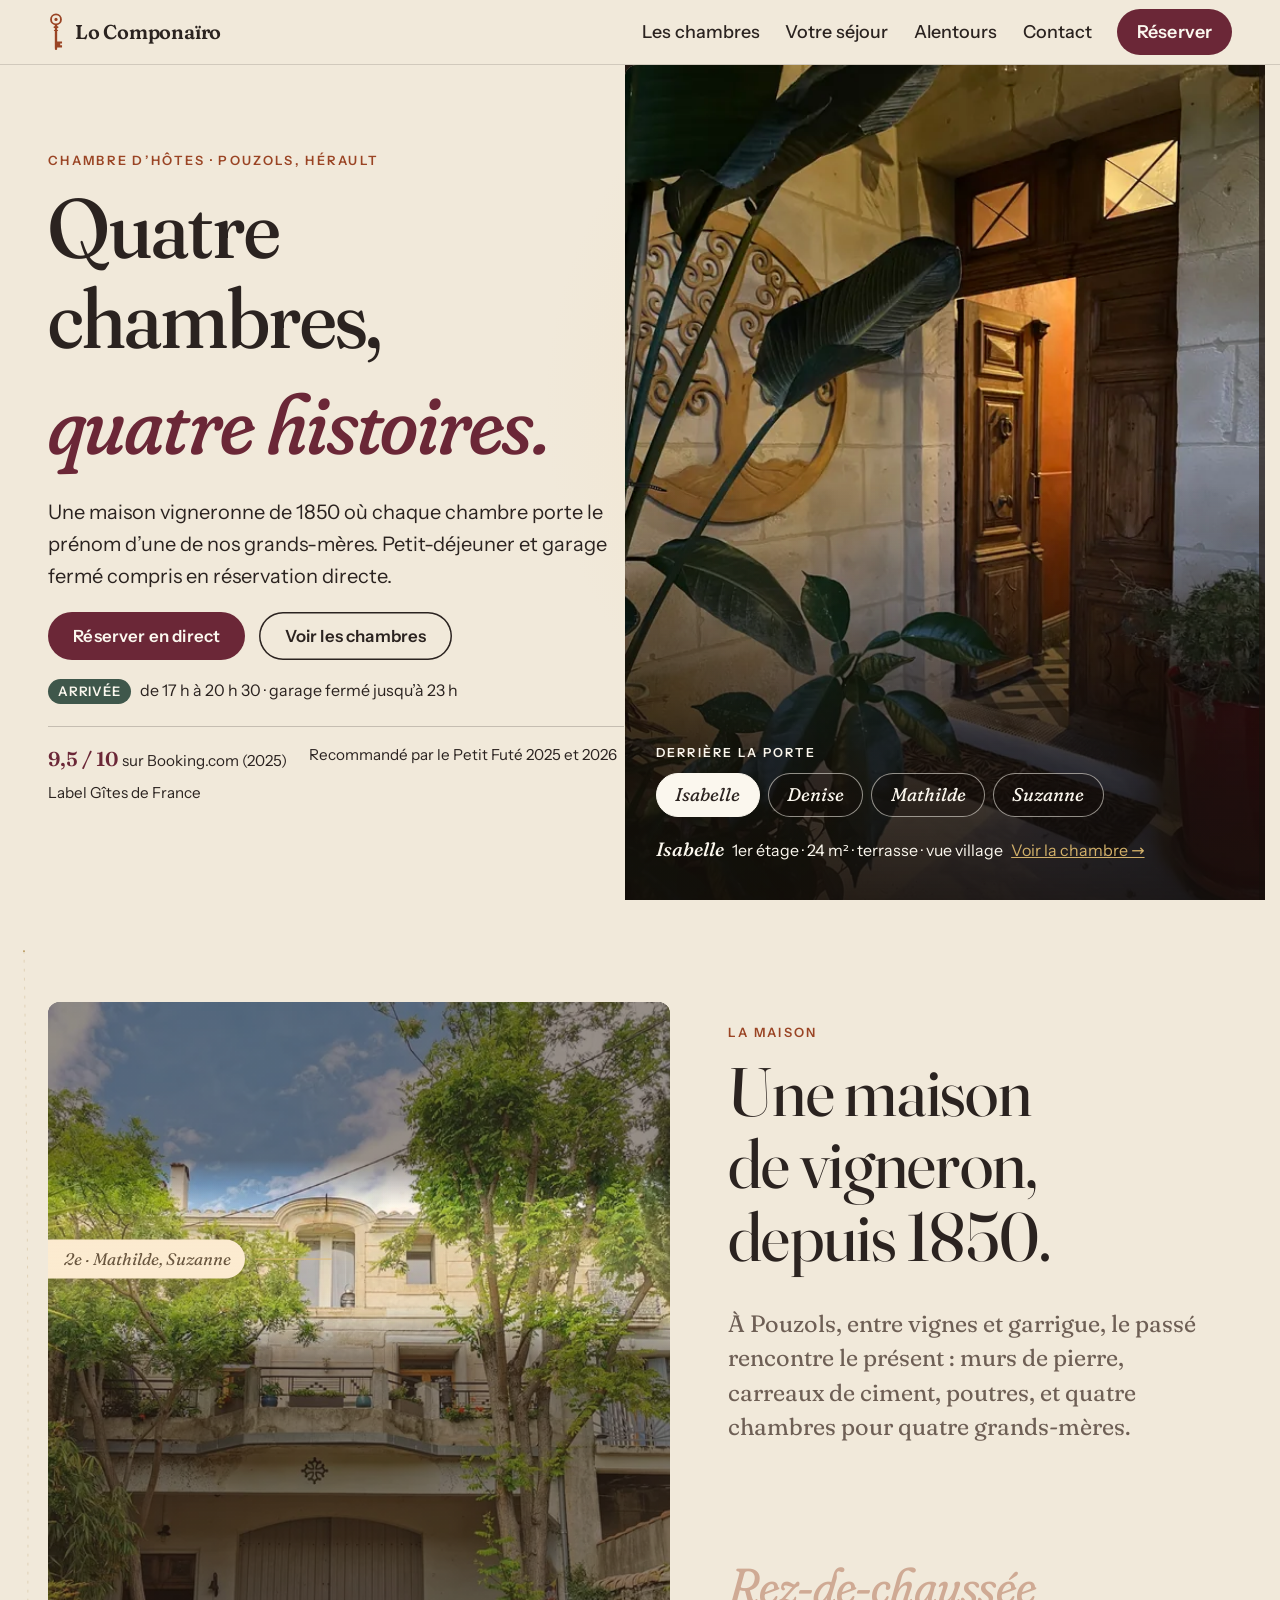
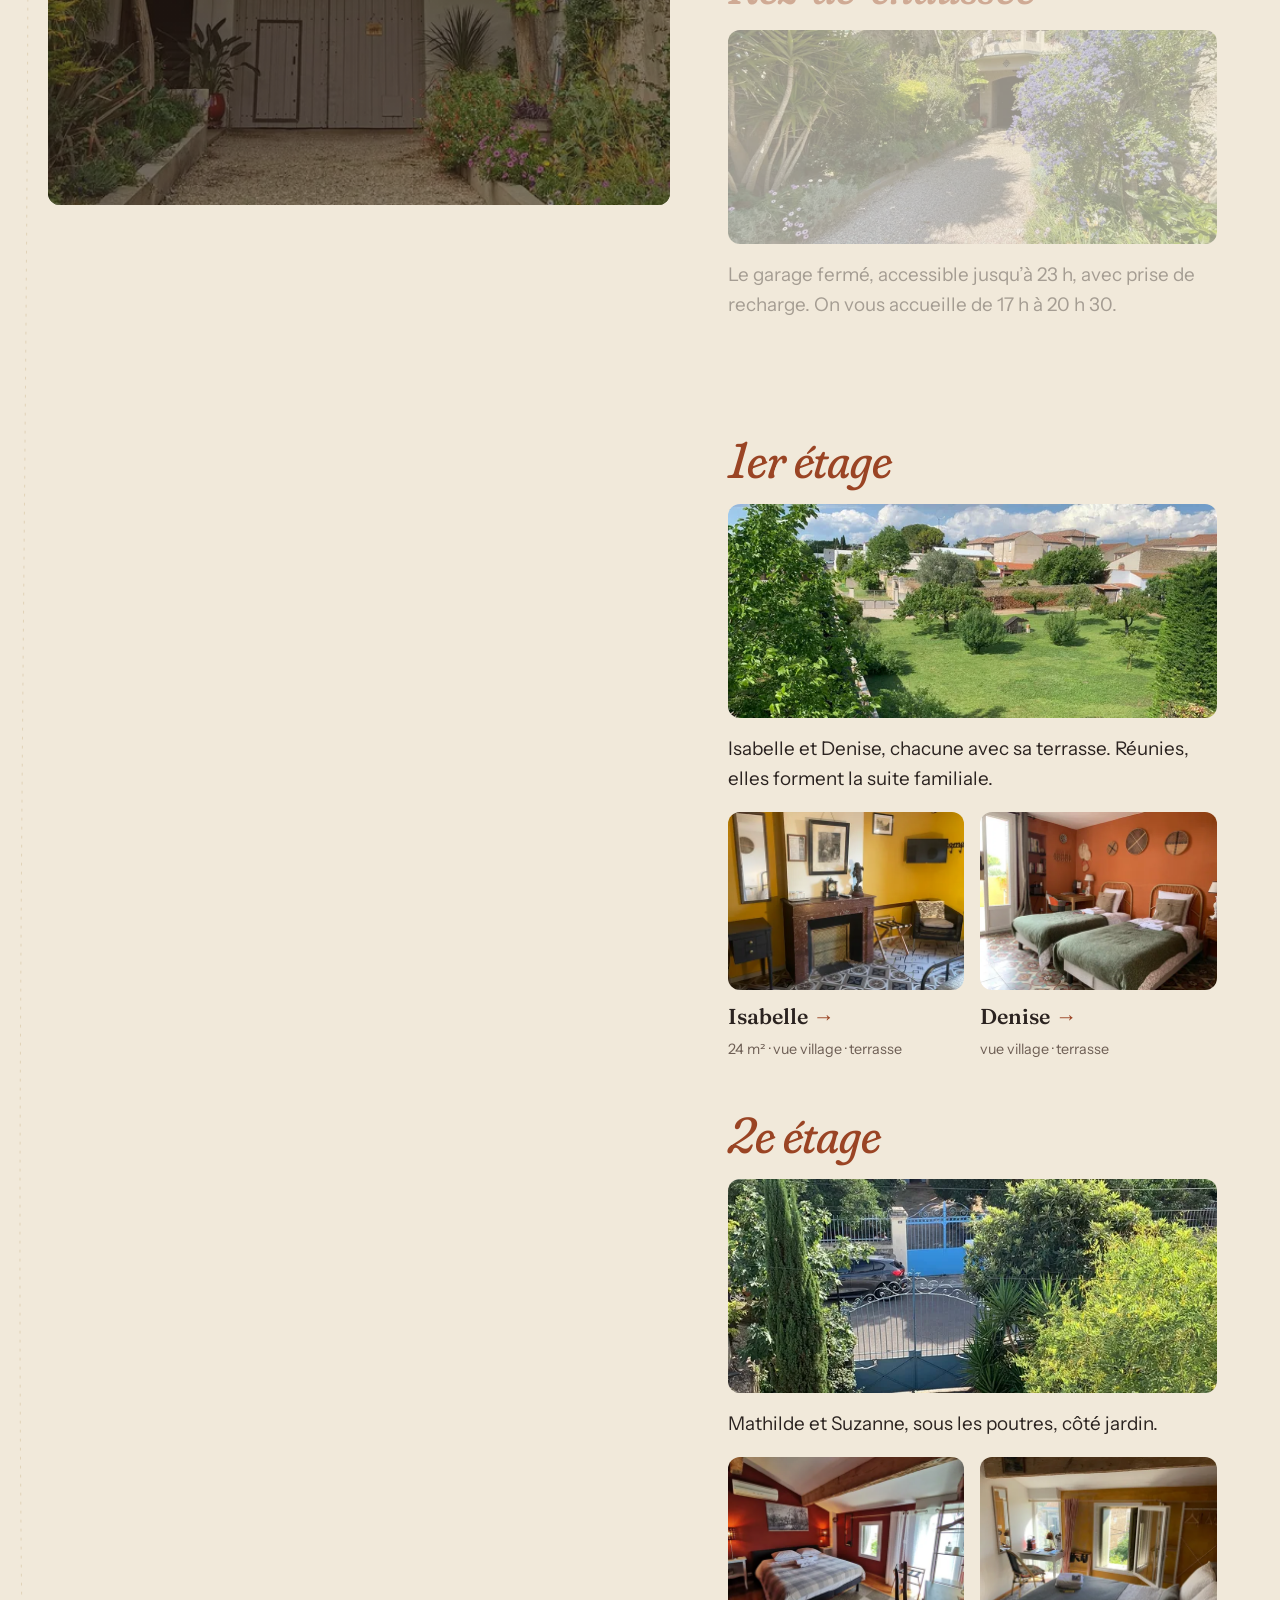
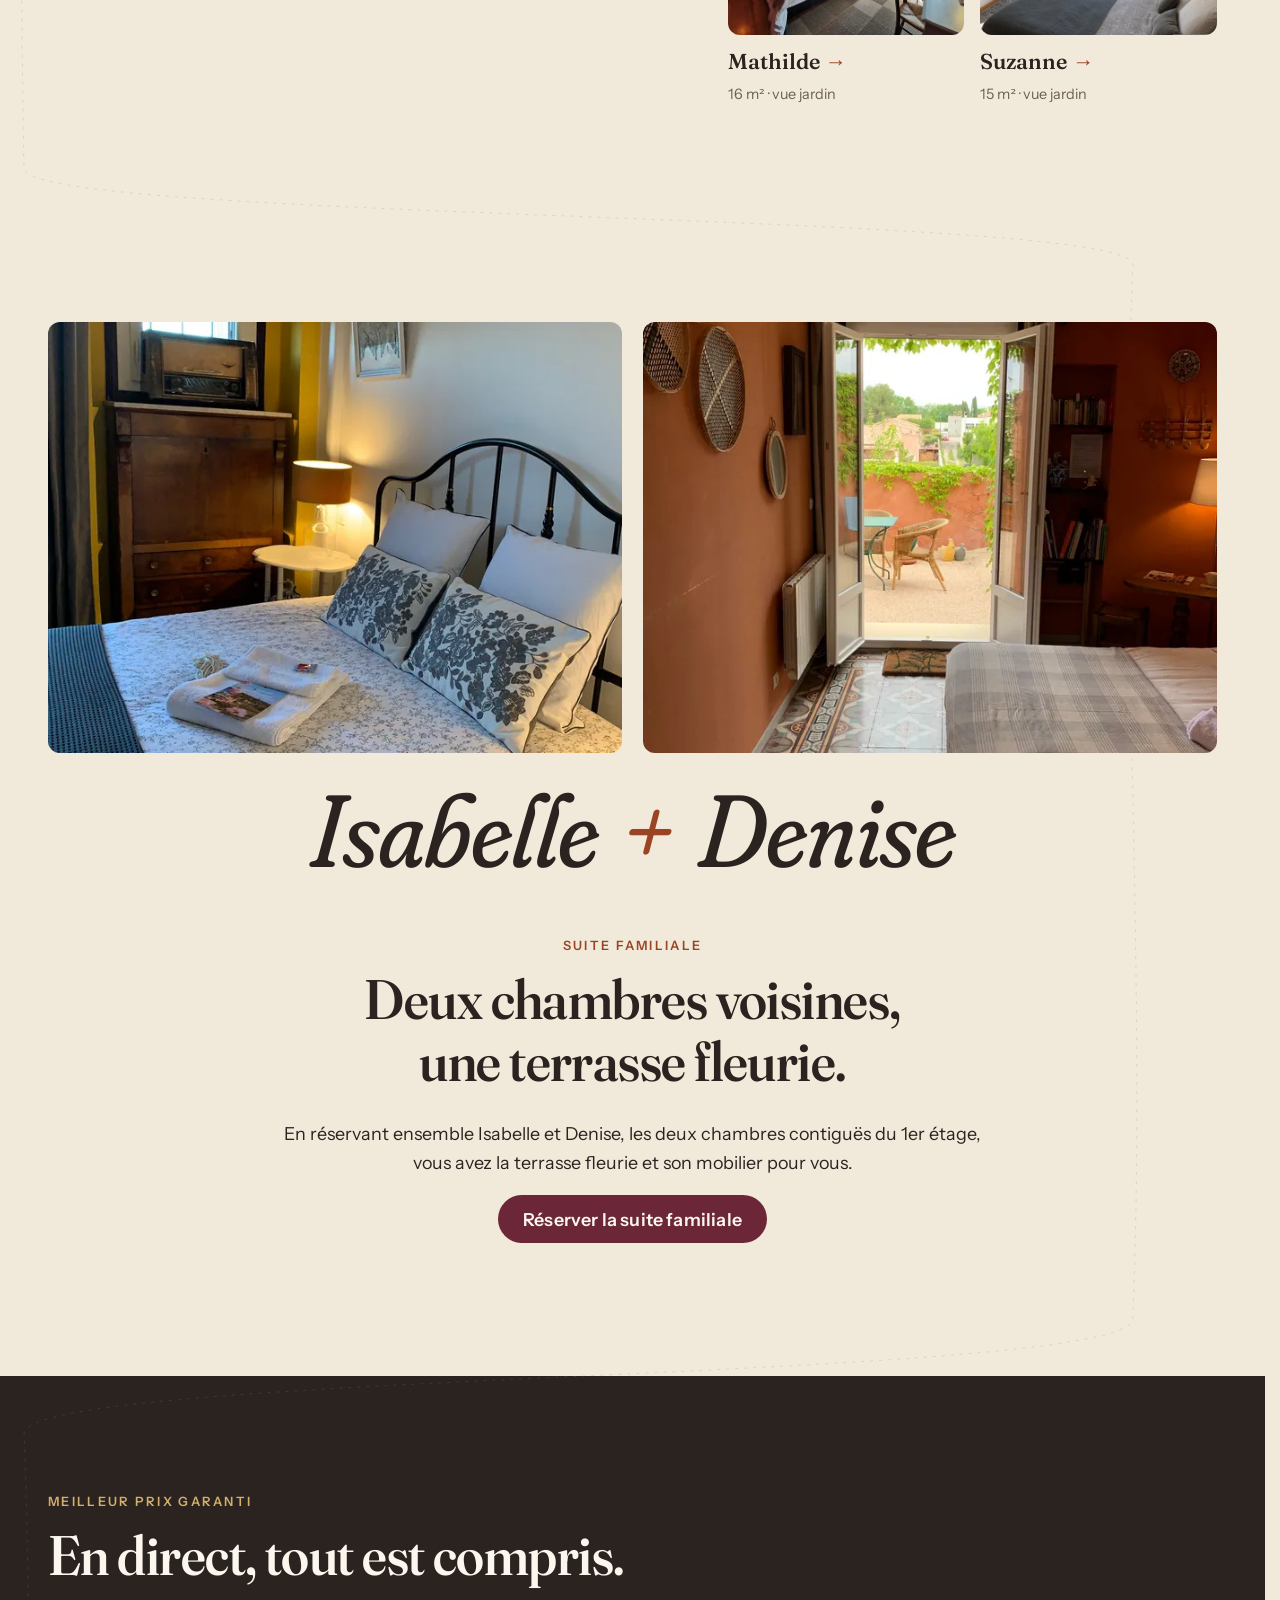
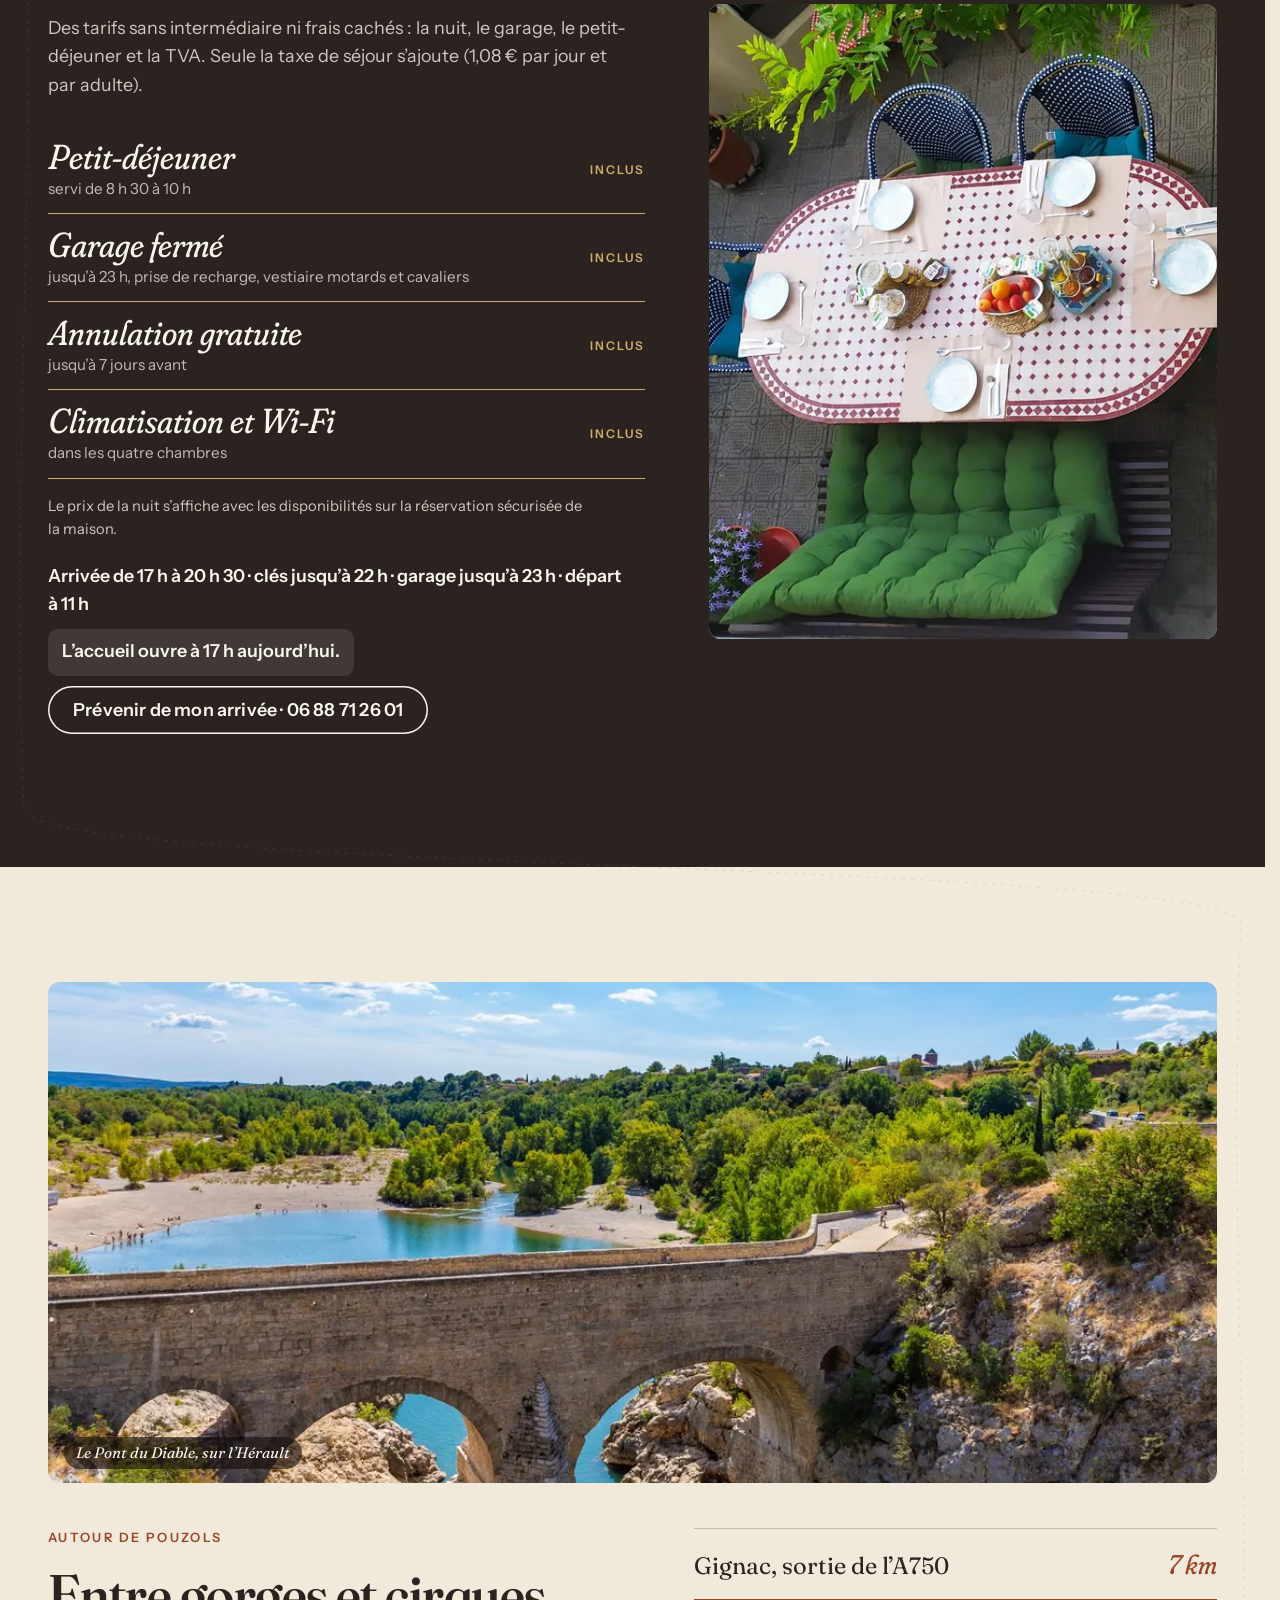
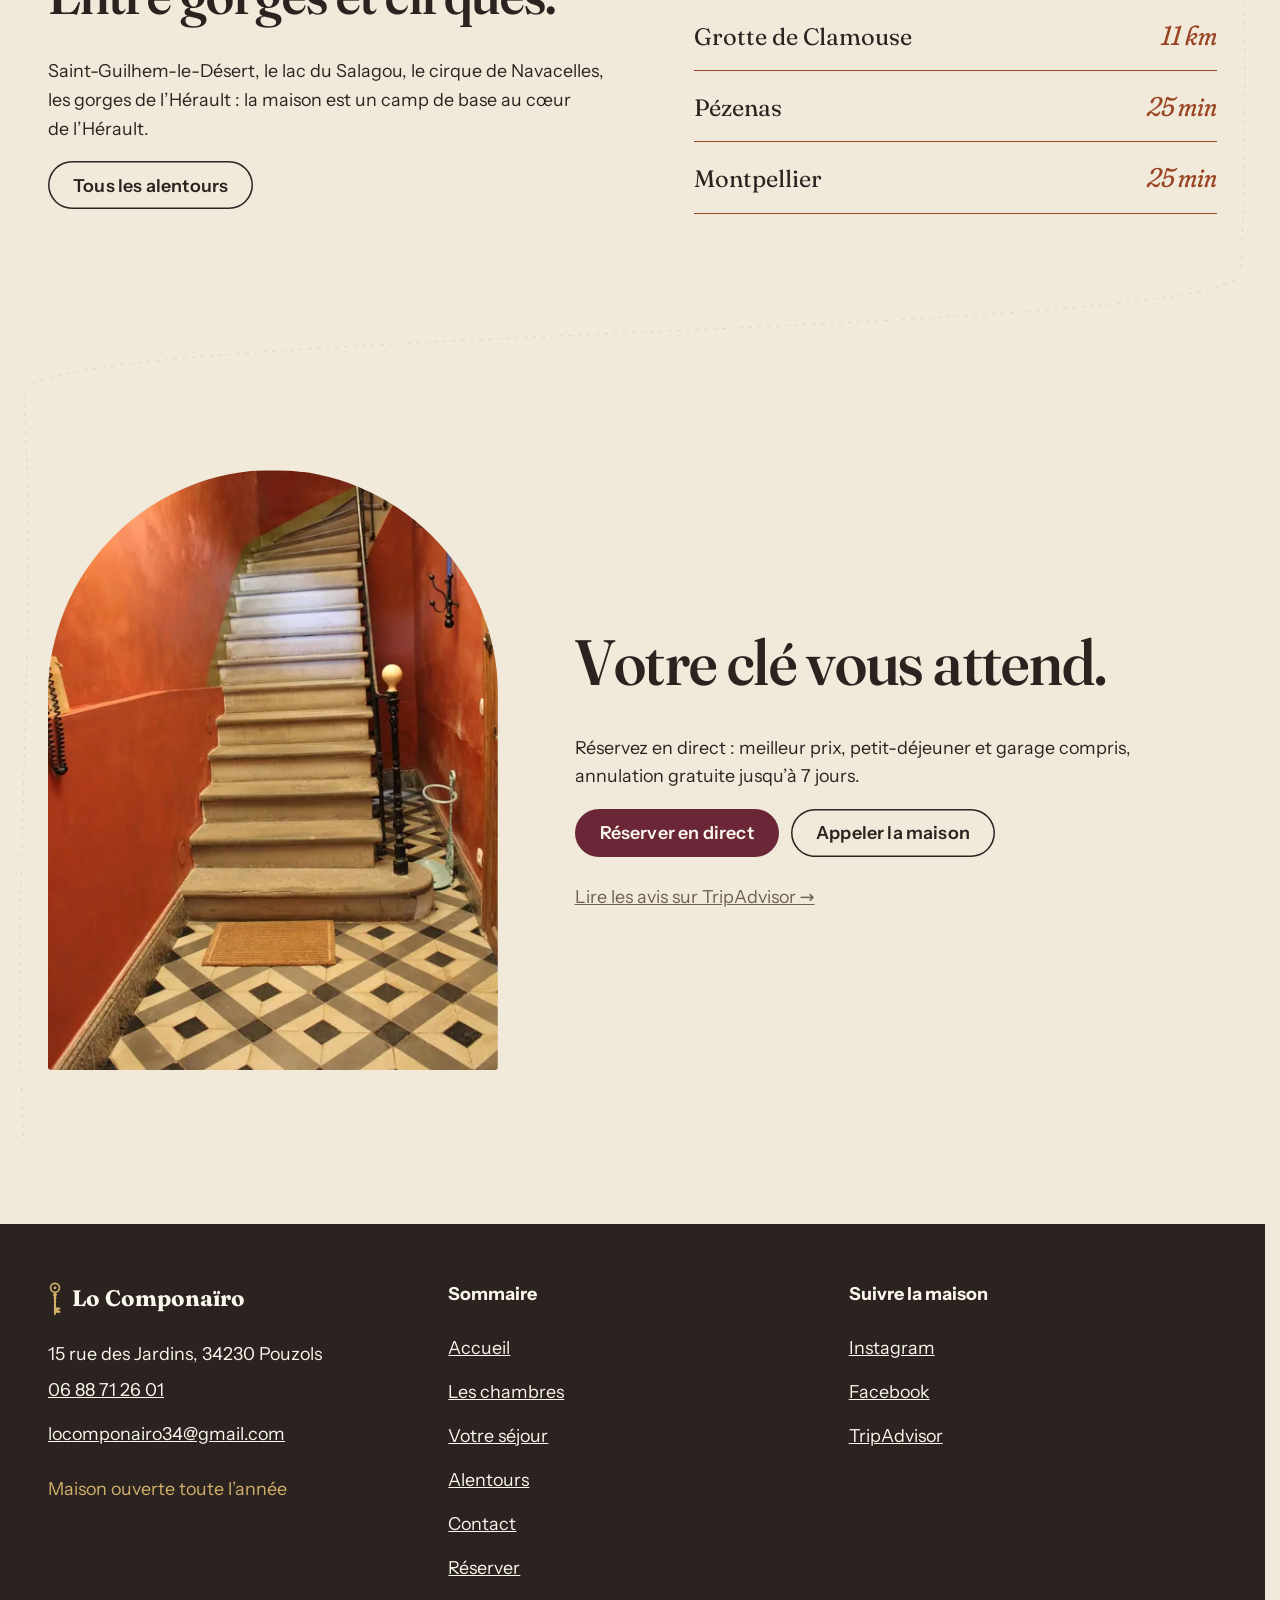
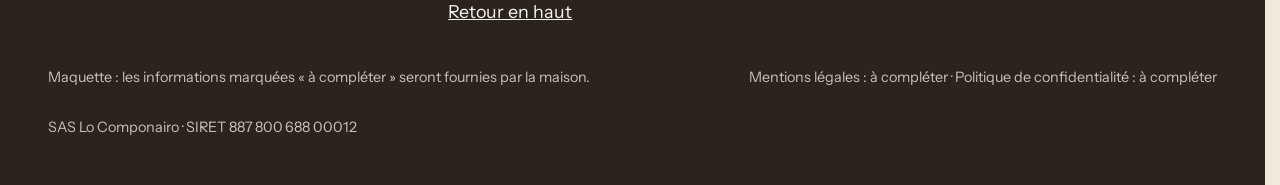
==== commit 3a6a51d0: "Maquette v2.1 portes des chambres ouvertes au survol" ====
--- a/index.html
+++ b/index.html
@@ -1,5 +1,5 @@
 <!doctype html>
-<html lang="fr" data-v="3">
+<html lang="fr" data-v="4">
 <head>
 <meta charset="utf-8">
 <meta name="viewport" content="width=device-width, initial-scale=1, viewport-fit=cover">
@@ -40,14 +40,14 @@
 })();</script>
 <link rel="preload" href="/assets/polices/fraunces.woff2" as="font" type="font/woff2" crossorigin>
 <link rel="preload" href="/assets/polices/instrument-sans.woff2" as="font" type="font/woff2" crossorigin>
-<link rel="stylesheet" href="/assets/css/socle.css?v=3">
-<link rel="stylesheet" href="/assets/css/site.css?v=3">
-<link rel="modulepreload" href="/assets/js/site.js?v=3">
-<link rel="modulepreload" href="/assets/js/socle/index.js?v=3">
+<link rel="stylesheet" href="/assets/css/socle.css?v=4">
+<link rel="stylesheet" href="/assets/css/site.css?v=4">
+<link rel="modulepreload" href="/assets/js/site.js?v=4">
+<link rel="modulepreload" href="/assets/js/socle/index.js?v=4">
 <script src="/assets/vendor/gsap.min.js" defer></script>
 <script src="/assets/vendor/ScrollTrigger.min.js" defer></script>
 <script src="/assets/vendor/SplitText.min.js" defer></script>
-<script type="module" src="/assets/js/site.js?v=3"></script>
+<script type="module" src="/assets/js/site.js?v=4"></script>
 <meta name="theme-color" content="#f1e9da">
 <link rel="icon" href="/assets/images/favicon.svg" type="image/svg+xml">
 <link rel="apple-touch-icon" href="/assets/images/apple-touch-icon.png">
--- a/assets/css/site.css
+++ b/assets/css/site.css
@@ -447,7 +447,11 @@
 .porte-battant::after, .chambre-battant::after { top: 52%; bottom: 9%; }
 .porte-poignee { position: absolute; z-index: 1; right: 8%; top: 52%; width: 9px; height: 26px; border-radius: 6px; background: linear-gradient(90deg, #6a4914, #f3d98b 40%, #c7963f 65%, #5e4214); box-shadow: 0 2px 3px rgba(0, 0, 0, .45), inset 0 0 0 1px rgba(90, 62, 20, .55); }
 .chambre-plaque { z-index: 1; }
-.porte-nom { font-family: var(--police-titres); font-style: italic; font-size: clamp(1.2rem, 1rem + 1vw, 1.9rem); font-variation-settings: 'SOFT' 100, 'WONK' 1; }
+/* « Voir » : apparaît quand la porte est ouverte en grand (survol, clavier), le clic mène à la chambre. */
+.porte-voir { position: absolute; z-index: 2; left: 50%; bottom: 12%; translate: -50% 10px; padding: .4em 1em; border-radius: 999px; background: rgba(20, 14, 10, .74); color: var(--papier); font-size: max(14px, .9rem); font-weight: 600; letter-spacing: .02em; white-space: nowrap; opacity: 0; pointer-events: none; transition: opacity .3s ease .2s, translate .3s ease .2s; }
+.porte.est-ouverte .porte-voir { opacity: 1; translate: -50% 0; }
+.porte.est-ouverte .porte-nom { color: var(--vin); }
+.porte-nom { transition: color .3s; font-family: var(--police-titres); font-style: italic; font-size: clamp(1.2rem, 1rem + 1vw, 1.9rem); font-variation-settings: 'SOFT' 100, 'WONK' 1; }
 .porte-etage { font-size: max(12px, .85rem); color: var(--texte-doux); margin-top: -6px; }
 :is(html.calme, html.secours, html:not(.js)) .porte-battant { transform: rotateY(-100deg); }
 
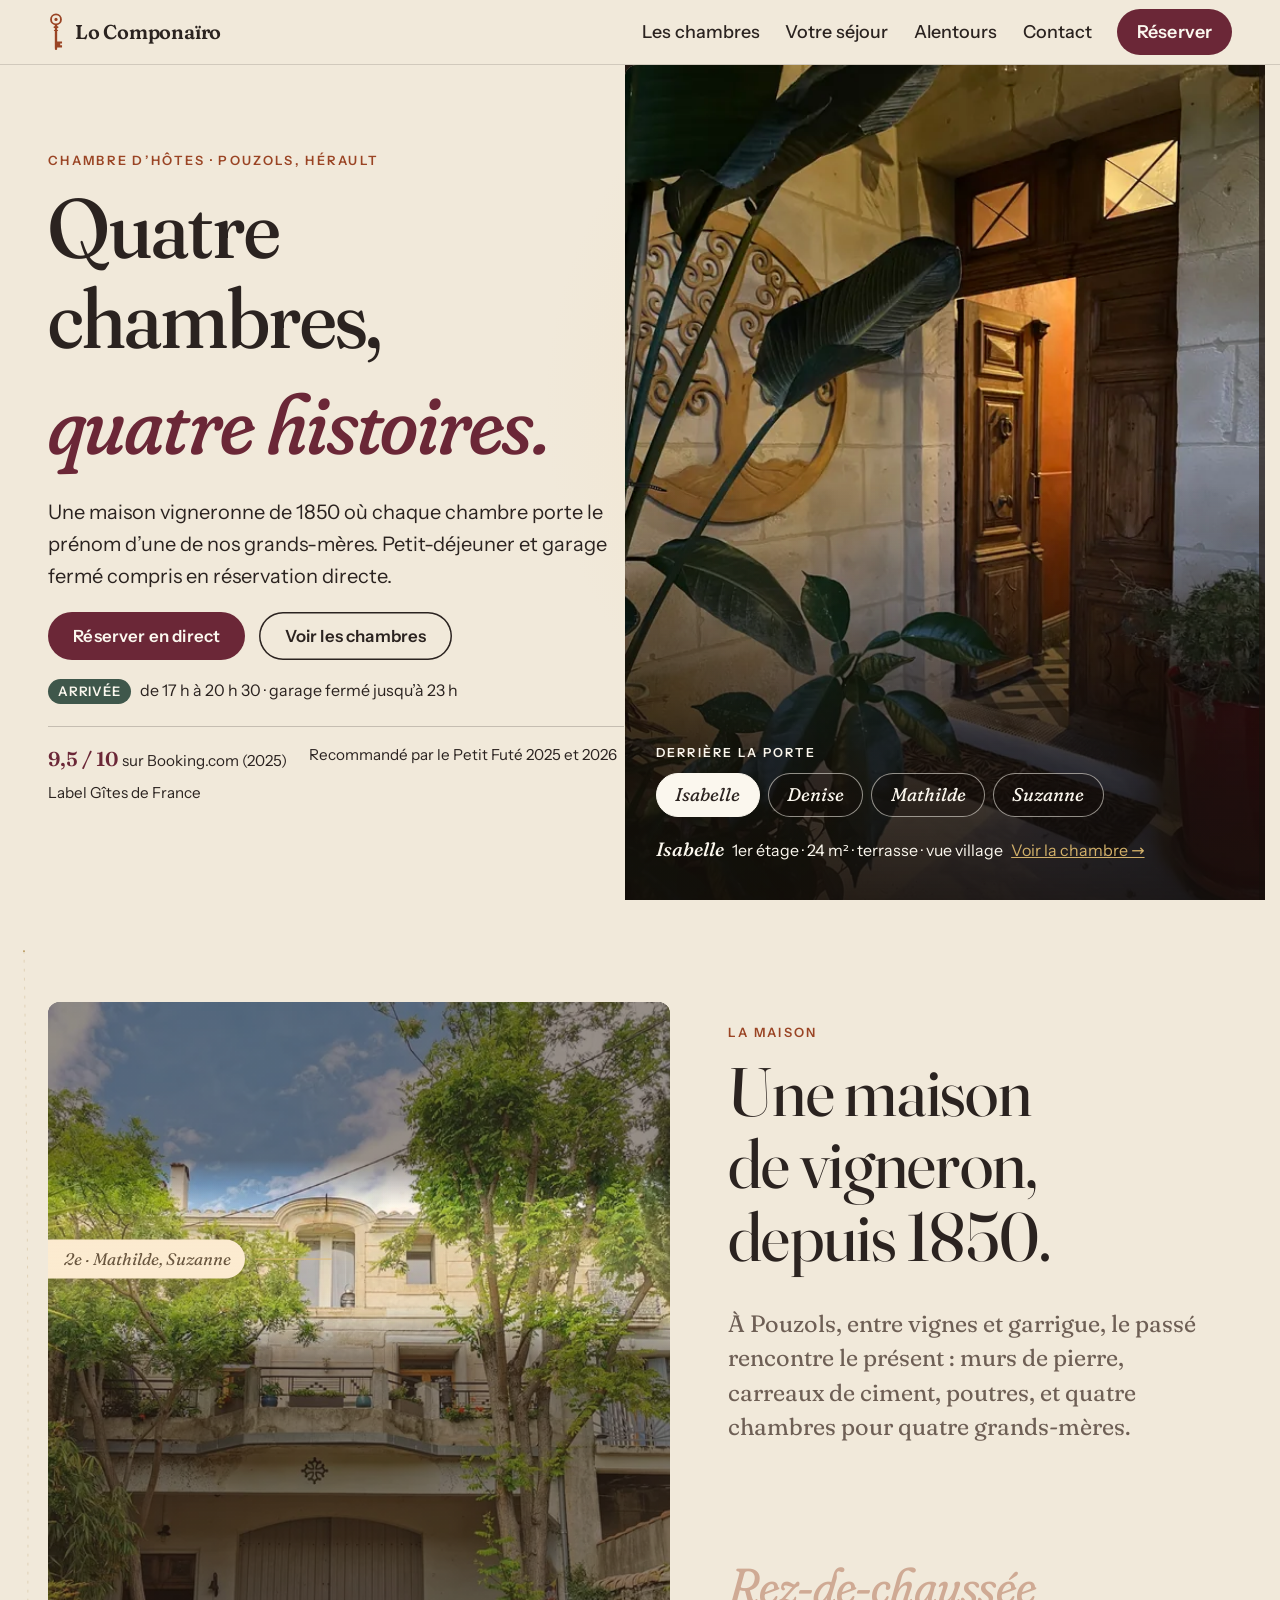
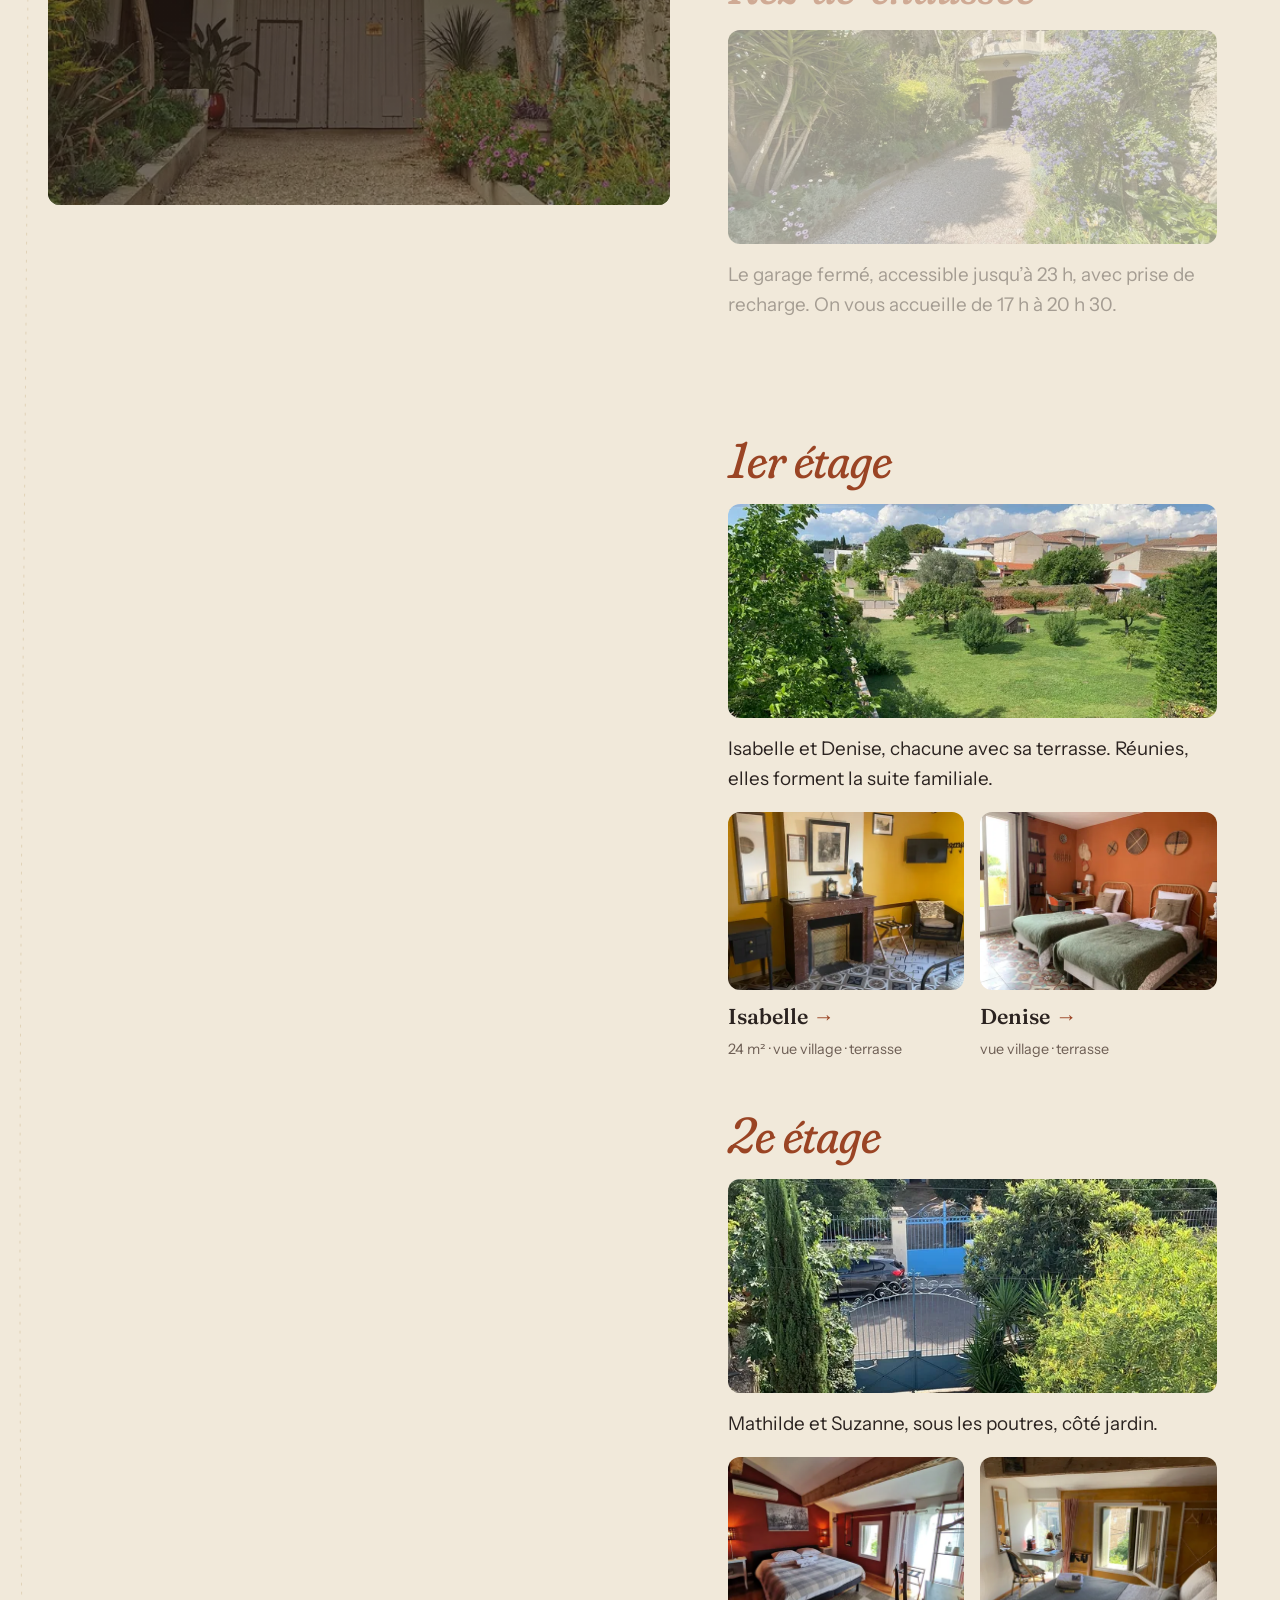
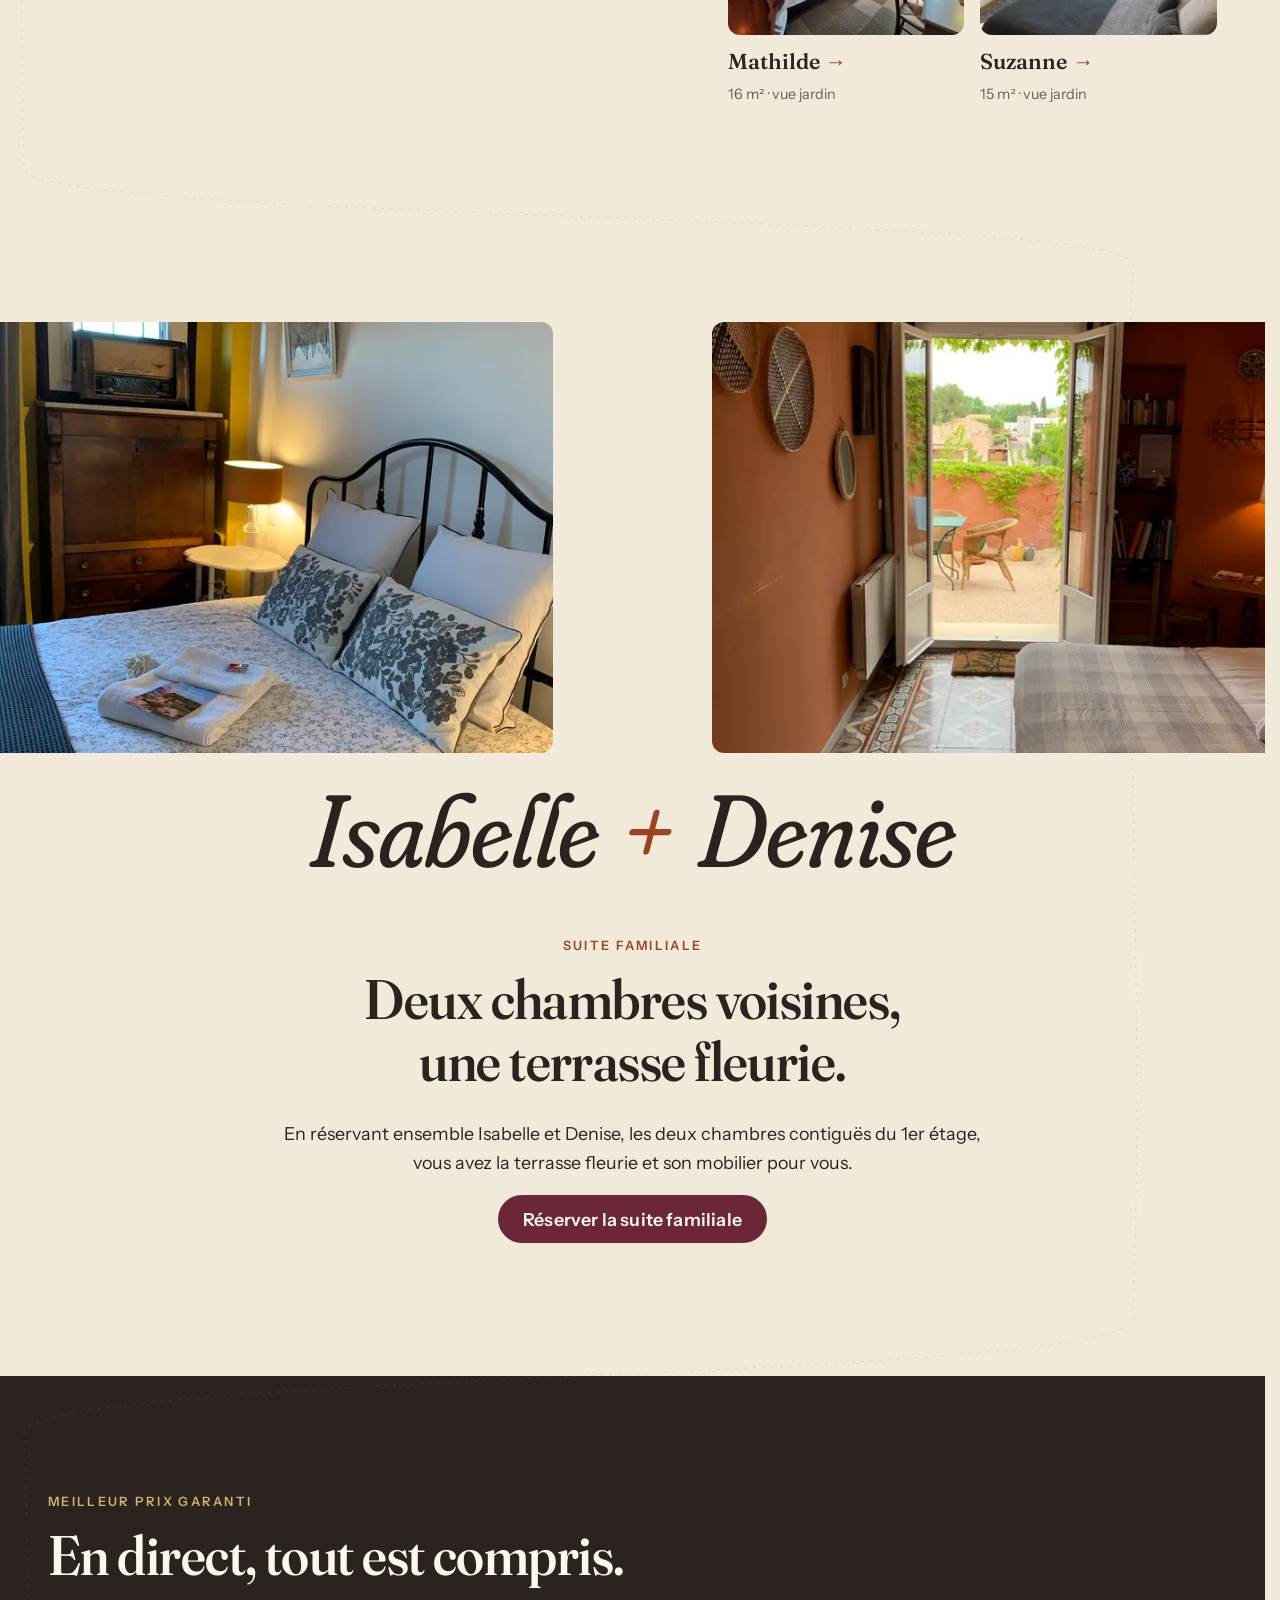
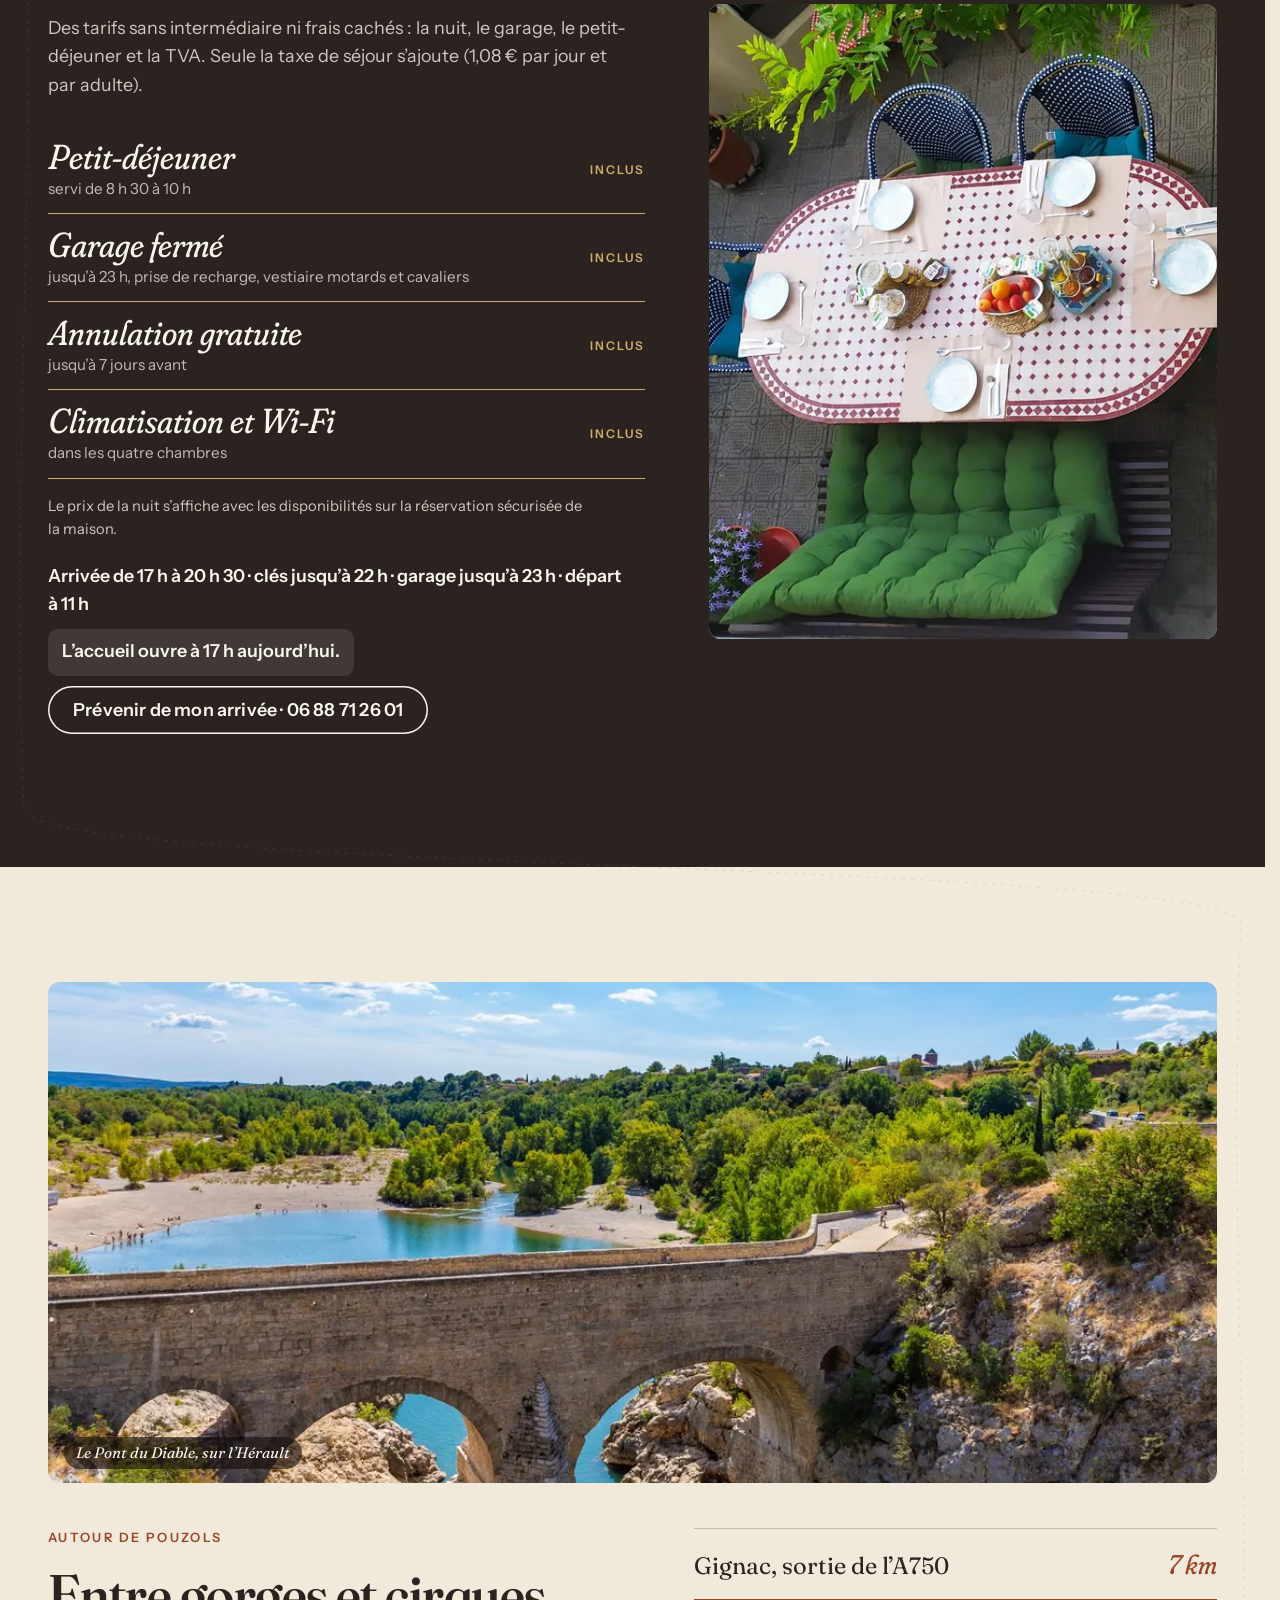
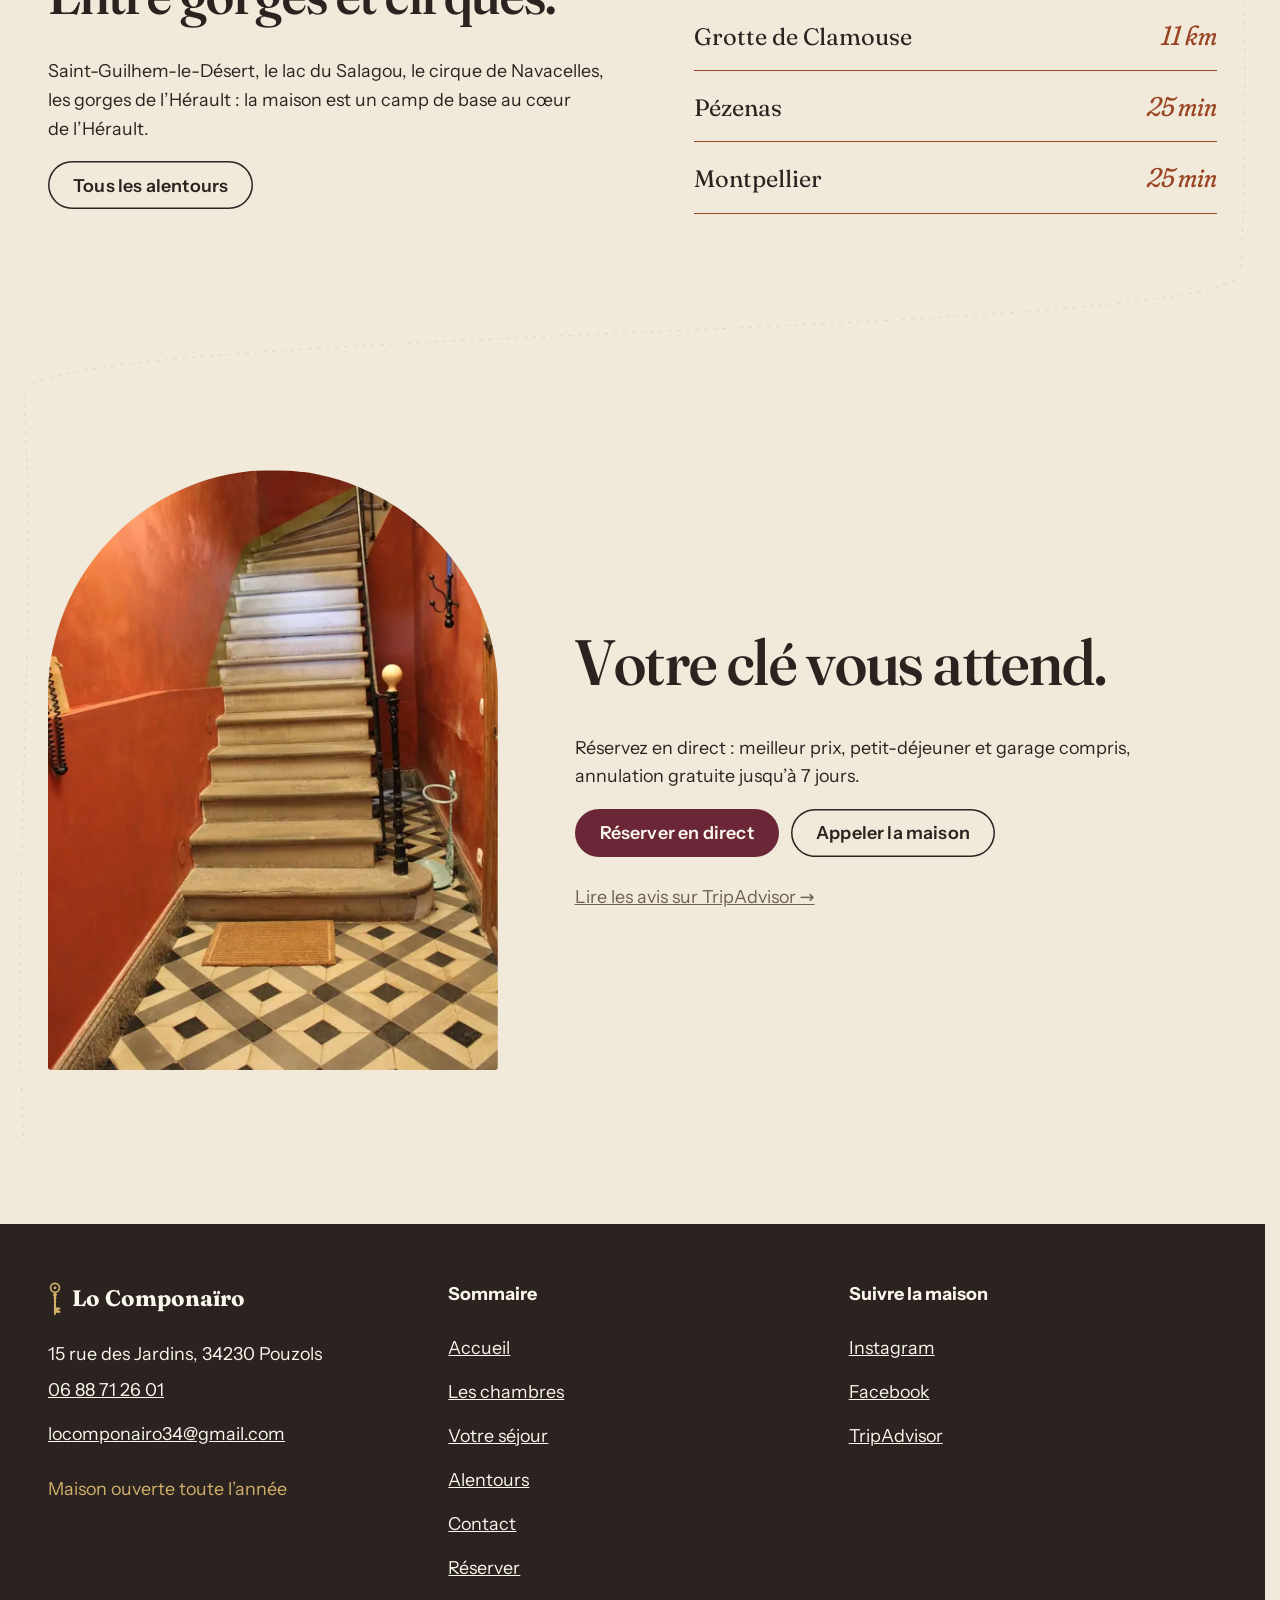
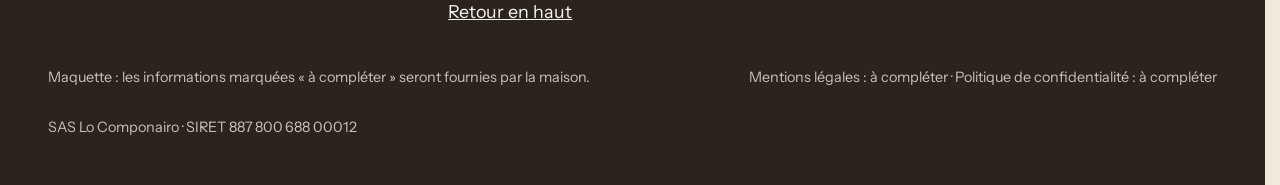
==== commit 3dde4c39: "Maquette v3 calendrier et fiche de reception" ====
--- a/index.html
+++ b/index.html
@@ -1,5 +1,5 @@
 <!doctype html>
-<html lang="fr" data-v="4">
+<html lang="fr" data-v="5">
 <head>
 <meta charset="utf-8">
 <meta name="viewport" content="width=device-width, initial-scale=1, viewport-fit=cover">
@@ -40,14 +40,14 @@
 })();</script>
 <link rel="preload" href="/assets/polices/fraunces.woff2" as="font" type="font/woff2" crossorigin>
 <link rel="preload" href="/assets/polices/instrument-sans.woff2" as="font" type="font/woff2" crossorigin>
-<link rel="stylesheet" href="/assets/css/socle.css?v=4">
-<link rel="stylesheet" href="/assets/css/site.css?v=4">
-<link rel="modulepreload" href="/assets/js/site.js?v=4">
-<link rel="modulepreload" href="/assets/js/socle/index.js?v=4">
+<link rel="stylesheet" href="/assets/css/socle.css?v=5">
+<link rel="stylesheet" href="/assets/css/site.css?v=5">
+<link rel="modulepreload" href="/assets/js/site.js?v=5">
+<link rel="modulepreload" href="/assets/js/socle/index.js?v=5">
 <script src="/assets/vendor/gsap.min.js" defer></script>
 <script src="/assets/vendor/ScrollTrigger.min.js" defer></script>
 <script src="/assets/vendor/SplitText.min.js" defer></script>
-<script type="module" src="/assets/js/site.js?v=4"></script>
+<script type="module" src="/assets/js/site.js?v=5"></script>
 <meta name="theme-color" content="#f1e9da">
 <link rel="icon" href="/assets/images/favicon.svg" type="image/svg+xml">
 <link rel="apple-touch-icon" href="/assets/images/apple-touch-icon.png">
--- a/assets/css/site.css
+++ b/assets/css/site.css
@@ -806,6 +806,98 @@
 .recap-pret { position: relative; margin-top: 16px; padding-top: 58px; }
 .recap-pret .tampon-recu { position: absolute; top: 0; right: 0; bottom: auto; font-size: 1rem; }
 .cle-volante { position: fixed; left: 0; top: 0; z-index: 870; width: 46px; pointer-events: none; }
+
+/* Calendrier maison : billets d'arrivée et de départ, deux mois (un seul quand la place manque), plage allumée. */
+.calendrier { margin-top: 2px; }
+.cal-billets { display: grid; grid-template-columns: minmax(0, 1fr) auto minmax(0, 1fr) auto; align-items: center; gap: 8px 10px; }
+.cal-billet { margin: 0; display: grid; gap: 1px; padding: 9px 14px; border-radius: 12px; border: 1.5px solid var(--pierre-fonce); background: var(--fond); transition: border-color .25s, box-shadow .25s; }
+.cal-billet span { font-size: max(12px, .76rem); font-weight: 600; letter-spacing: .14em; text-transform: uppercase; color: var(--texte-doux); }
+.cal-billet strong { font-family: var(--police-titres); font-size: 1.22rem; font-weight: 560; white-space: nowrap; overflow: hidden; text-overflow: ellipsis; }
+.calendrier[data-etape="arrivee"] [data-cal-billet="arrivee"], .calendrier[data-etape="depart"] [data-cal-billet="depart"] { border-color: var(--vin); box-shadow: inset 0 -3px 0 var(--laiton); }
+.calendrier[data-etape="arrivee"] .cal-billet strong, .calendrier[data-etape="depart"] [data-cal-billet="depart"] strong { color: var(--texte-doux); font-style: italic; font-weight: 400; }
+.cal-fleche { color: var(--texte-doux); font-size: 1.3rem; }
+.cal-nuits { margin: 0; padding: 9px 16px; border-radius: 999px; background: var(--vin); color: var(--papier); font-weight: 700; white-space: nowrap; }
+.cal-nuits.est-apercu { background: transparent; color: var(--vin); box-shadow: inset 0 0 0 1.5px var(--vin); }
+.cal-nuits.est-vide { visibility: hidden; }
+@media (max-width: 560px) { .cal-billets { grid-template-columns: minmax(0, 1fr) auto minmax(0, 1fr); } .cal-nuits { grid-column: 1 / -1; justify-self: start; padding-block: 6px; } .cal-billet strong { font-size: 1.1rem; } }
+@media (max-width: 360px) { .cal-billets { grid-template-columns: minmax(0, 1fr) minmax(0, 1fr); } .cal-fleche { display: none; } .cal-billet { padding: 8px 10px; } .cal-billet strong { font-size: 1rem; } }
+.cal-consigne { margin: 12px 0 4px; min-height: 1.5em; color: var(--texte-doux); }
+.calendrier[data-etape="fait"] .cal-consigne { color: var(--texte); font-family: var(--police-titres); font-style: italic; font-size: 1.08rem; }
+.cal-corps { position: relative; }
+.cal-nav { position: absolute; top: 0; z-index: 2; display: grid; place-items: center; width: 44px; height: 44px; padding: 0 0 3px; border-radius: 50%; border: 1.5px solid var(--pierre-fonce); background: var(--papier); color: var(--texte); font-size: 1.5rem; line-height: 1; transition: border-color .2s, color .2s; }
+.cal-nav--prec { left: 0; }
+.cal-nav--suiv { right: 0; }
+.cal-nav:hover:not(:disabled) { border-color: var(--vin); color: var(--vin); }
+.cal-nav:disabled { border-color: var(--ligne); border-style: dashed; color: var(--texte-doux); cursor: default; }
+.cal-mois-liste { display: grid; grid-template-columns: minmax(0, 1fr); gap: 32px; }
+.cal-mois-liste[data-nb="2"] { grid-template-columns: repeat(2, minmax(0, 1fr)); }
+.cal-table { width: 100%; table-layout: fixed; border-collapse: collapse; }
+.cal-titre { height: 44px; line-height: 44px; font-family: var(--police-titres); font-size: 1.18rem; font-weight: 560; }
+.cal-titre::first-letter { text-transform: uppercase; }
+.cal-table th { padding: 4px 0 6px; font-size: max(12px, .76rem); font-weight: 600; letter-spacing: .1em; color: var(--texte-doux); }
+.cal-table td { position: relative; padding: 2px 0; text-align: center; }
+.cal-table td::before { content: ""; position: absolute; top: 2px; bottom: 2px; left: 0; right: 0; background: color-mix(in srgb, var(--vin) 13%, var(--papier)); opacity: 0; transition: opacity .2s; }
+.cal-table td.est-dans::before { opacity: 1; }
+.cal-table td.est-debut::before { left: 50%; opacity: 1; }
+.cal-table td.est-fin::before { right: 50%; opacity: 1; }
+.cal-table td.est-apercu::before { background: color-mix(in srgb, var(--vin) 7%, var(--papier)); }
+.cal-jour { position: relative; z-index: 1; display: grid; place-items: center; width: 44px; height: 44px; margin: 0 auto; padding: 0; border: 0; border-radius: 50%; background: transparent; color: var(--texte); font: 500 1rem/1 var(--police-texte); font-variant-numeric: tabular-nums; cursor: pointer; transition: background-color .2s, color .2s, box-shadow .2s; }
+.cal-jour:hover:not(:disabled):not(.est-choisi) { box-shadow: inset 0 0 0 1.5px var(--vin); }
+.cal-jour.est-aujourdhui::after { content: ""; position: absolute; left: 50%; bottom: 6px; width: 4px; height: 4px; margin-left: -2px; border-radius: 50%; background: var(--tomette); }
+.cal-jour.est-choisi { background: var(--vin); color: var(--papier); font-weight: 700; }
+.cal-jour.est-choisi.est-aujourdhui::after { background: var(--papier); }
+.cal-jour:disabled { color: var(--texte-doux); text-decoration: line-through; text-decoration-color: color-mix(in srgb, var(--texte-doux) 60%, transparent); cursor: default; }
+.cal-pied { margin: 6px 0 0; min-height: 44px; display: flex; align-items: center; }
+.cal-pied .lien { min-height: 44px; color: var(--texte-doux); }
+/* Sur un téléphone étroit, le calendrier prend toute la largeur de l'écran : sept jours d'au moins 44 px. */
+@media (max-width: 420px) {
+  .cal-corps { width: 100vw; margin-left: calc(50% - 50vw); padding: 0 2px; background: var(--papier); border-block: 1px solid var(--ligne); }
+  .cal-nav--prec { left: 6px; }
+  .cal-nav--suiv { right: 6px; }
+}
+
+/* Fiche de réception : la remise de la clé, en grand, sur le vin de la maison. */
+.fiche { position: relative; padding-block: clamp(56px, 8vw, 120px); background: var(--vin-fonce); color: var(--papier); }
+.fiche::before { content: ""; position: absolute; inset: 0; pointer-events: none; background: radial-gradient(55% 65% at 28% 42%, rgba(210, 176, 106, .2), rgba(210, 176, 106, 0) 72%); }
+.fiche > .conteneur { position: relative; }
+.fiche-carte { position: relative; display: grid; grid-template-columns: minmax(0, .92fr) minmax(0, 1.08fr); gap: clamp(24px, 4vw, 64px); align-items: center; max-width: 1120px; margin-inline: auto; padding: clamp(18px, 2.6vw, 36px); border-radius: 20px; background: var(--papier); color: var(--texte); box-shadow: 0 50px 90px -40px rgba(0, 0, 0, .75); }
+.fiche-visuel { position: relative; align-self: stretch; display: flex; }
+.fiche-photo { flex: 1; min-height: 440px; border-radius: 14px; }
+.fiche-cle { position: absolute; right: -3%; top: -5%; z-index: 2; width: clamp(108px, 11vw, 156px); pointer-events: none; }
+.fiche-cle-svg { display: block; width: 100%; height: auto; transform: rotate(-24deg); transform-origin: 40% 30%; }
+.fiche-olive { fill: url(#laiton-plat); stroke: #5a3e14; stroke-width: .8; }
+.fiche-olive-biseau { fill: none; stroke: rgba(255, 243, 206, .55); stroke-width: 1.3; }
+.fiche-olive-trou { fill: #3b2709; }
+.fiche-gravure { font-family: var(--police-titres); font-style: italic; font-weight: 600; font-size: 19px; letter-spacing: .02em; fill: #573a10; }
+.fiche-gravure--reflet { fill: rgba(255, 244, 210, .75); }
+.fiche-texte .surtitre { color: var(--tomette); }
+.fiche-titre { margin: 0; font-size: clamp(2.2rem, 1.4rem + 2.6vw, 3.8rem); font-weight: 420; line-height: 1.02; font-variation-settings: 'SOFT' 100, 'WONK' 1, 'opsz' 144; }
+.fiche-titre:focus { outline: none; }
+.fiche-titre-sur { color: var(--texte-doux); }
+.fiche-titre [data-f="chambre"] { font-style: italic; color: var(--vin); }
+.fiche-nuits { display: flex; align-items: baseline; gap: .18em; margin: 6px 0 0; line-height: .86; }
+.fiche-nuits strong { font-family: var(--police-titres); font-size: clamp(5.5rem, 2.8rem + 8vw, 10rem); font-weight: 380; letter-spacing: -.05em; color: var(--vin); font-variant-numeric: lining-nums tabular-nums; font-variation-settings: 'SOFT' 100, 'WONK' 1, 'opsz' 144; }
+.fiche-nuits span { font-family: var(--police-titres); font-style: italic; font-size: clamp(1.6rem, 1.1rem + 1.6vw, 2.7rem); }
+.fiche-dates { margin: 6px 0 18px; font-family: var(--police-titres); font-size: clamp(1.15rem, 1rem + .6vw, 1.5rem); line-height: 1.3; }
+.fiche-liste { margin: 0 0 22px; display: grid; grid-template-columns: repeat(2, minmax(0, 1fr)); gap: 0 28px; }
+.fiche-liste div { padding: 7px 0 8px; border-top: 1px solid var(--ligne); }
+.fiche-liste dt { font-size: max(12px, .76rem); font-weight: 600; letter-spacing: .14em; text-transform: uppercase; color: var(--texte-doux); }
+.fiche-liste dd { margin: 2px 0 0; font-weight: 500; line-height: 1.35; }
+.fiche-actions { display: flex; flex-wrap: wrap; align-items: center; gap: 12px 26px; margin: 0; }
+.fiche-actions .lien { min-height: 44px; }
+.bouton--laiton { background: var(--laiton-clair); color: var(--texte); font-weight: 700; box-shadow: inset 0 1px 0 rgba(255, 250, 230, .75), inset 0 -2px 0 rgba(90, 62, 20, .35), 0 14px 24px -14px rgba(90, 62, 20, .9); }
+.bouton--laiton:hover { background: #e0c27f; }
+.fiche .demande-simule { margin-top: 16px; }
+.fiche-tampon { display: block; top: clamp(30px, 4vw, 62px); left: clamp(28px, 3.6vw, 58px); right: auto; bottom: auto; z-index: 3; font-size: 1rem; animation: none; box-shadow: 0 8px 18px -10px rgba(43, 35, 32, .7); }
+@media (max-width: 900px) {
+  .fiche-carte { grid-template-columns: minmax(0, 1fr); }
+  .fiche-visuel { display: block; }
+  .fiche-photo { min-height: 0; aspect-ratio: 4 / 3; max-height: 44svh; width: 100%; }
+  .fiche-cle { right: -1%; top: -7%; width: clamp(88px, 22vw, 124px); }
+  .fiche-texte { padding-top: 4px; }
+}
+@media (max-height: 820px) and (min-width: 901px) { .fiche-nuits strong { font-size: clamp(5rem, 2rem + 7vw, 8rem); } .fiche-titre { font-size: clamp(2rem, 1.2rem + 2.2vw, 3.2rem); } .fiche-dates { margin-bottom: 12px; } .fiche-liste { margin-bottom: 16px; } .fiche-liste div { padding: 5px 0 6px; } .fiche .demande-simule { margin-top: 10px; } }
+@media (max-width: 560px) { .fiche-liste { grid-template-columns: minmax(0, 1fr); } .fiche-actions .bouton { width: 100%; justify-content: center; } }
 .cadeau { padding-block: clamp(60px, 8vw, 110px); background: var(--papier); }
 .cadeau-grille { display: grid; grid-template-columns: minmax(0, .6fr) minmax(0, 1fr); gap: clamp(24px, 5vw, 70px); align-items: center; }
 .cadeau-photo { aspect-ratio: 4 / 5; border-radius: 999px 999px 14px 14px; }
